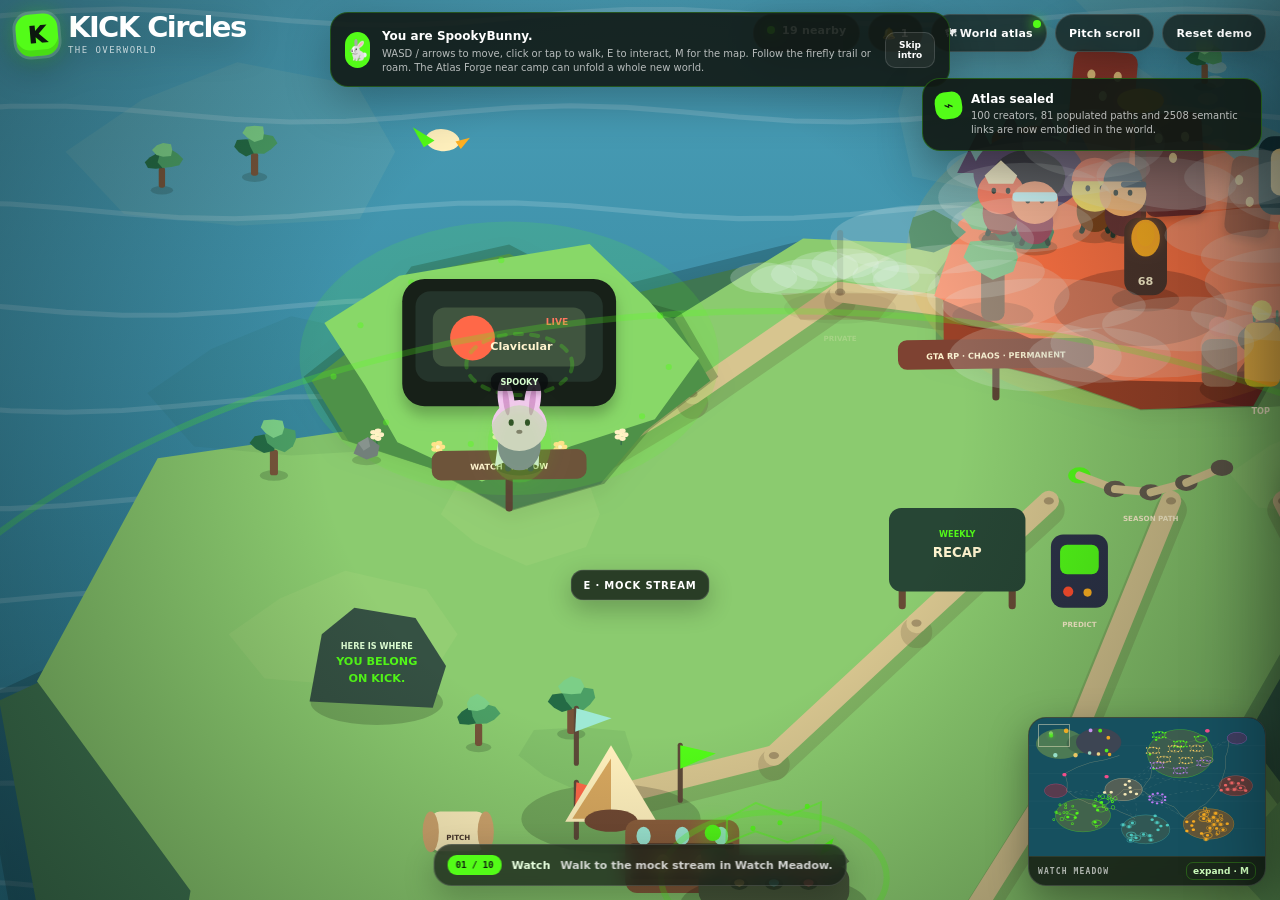
==== kick-circles-demo/overworld/index.html @ 82efb7e3 "overworld" ====
<!doctype html>
<html lang="en">
<head>
<meta charset="utf-8" />
<meta name="viewport" content="width=device-width,initial-scale=1,viewport-fit=cover" />
<title>KICK Circles — The Overworld</title>
<style>
:root {
  color-scheme: dark;
  --kick:#53FC18; --near:#0B0E0F; --ink:#142019; --cream:#FFF4CF;
  --fire:#FF4D2E; --amber:#FFB020; --coral:#FF6B6B; --teal:#4ECDC4;
  --violet:#C77DFF; --gold:#FFD166; --pink:#FF4D8D;
  --panel:rgba(17,25,20,.72); --line:rgba(255,255,255,.14); --muted:rgba(255,255,255,.67);
}
*{box-sizing:border-box}
html,body{width:100%;height:100%;margin:0;overflow:hidden;background:#17211b}
body{font-family:Inter,Archivo,ui-rounded,"Arial Rounded MT Bold",system-ui,-apple-system,BlinkMacSystemFont,"Segoe UI",sans-serif;color:#fff}
button{font:inherit}
canvas#world{position:fixed;inset:0;width:100%;height:100%;display:block;touch-action:none}
.hud{position:fixed;inset:0;pointer-events:none}
.vignette{position:absolute;inset:0;pointer-events:none;background:radial-gradient(circle at 50% 46%,transparent 40%,rgba(6,12,9,.42) 100%)}
.sr-only{position:absolute;width:1px;height:1px;padding:0;margin:-1px;overflow:hidden;clip:rect(0 0 0 0);white-space:nowrap;border:0}

.top-left{position:absolute;left:max(16px,env(safe-area-inset-left));top:max(14px,env(safe-area-inset-top));display:flex;align-items:center;gap:10px;filter:drop-shadow(0 7px 18px rgba(0,0,0,.34))}
.brand-mark{width:42px;height:42px;border-radius:14px;background:var(--kick);color:#0d190f;display:grid;place-items:center;font-size:23px;font-weight:1000;transform:rotate(-5deg);box-shadow:inset 0 -6px 0 rgba(0,0,0,.13),0 0 0 3px rgba(255,255,255,.15),0 0 22px rgba(83,252,24,.35)}
.brand-copy{line-height:.88}
.brand-copy b{display:block;font-size:clamp(18px,2.3vw,29px);letter-spacing:-.055em}
.brand-copy span{font-family:"JetBrains Mono",ui-monospace,monospace;font-size:9px;letter-spacing:.16em;text-transform:uppercase;opacity:.72}

.top-actions{position:absolute;right:max(14px,env(safe-area-inset-right));top:max(14px,env(safe-area-inset-top));display:flex;gap:8px;pointer-events:auto;flex-wrap:wrap;justify-content:flex-end;max-width:62vw}
.hud-btn,.status-pill{border:1px solid var(--line);background:var(--panel);color:#fff;border-radius:999px;min-height:38px;padding:9px 13px;box-shadow:0 10px 28px rgba(0,0,0,.24);backdrop-filter:blur(10px);-webkit-backdrop-filter:blur(10px);font-size:11px;font-weight:900;letter-spacing:.02em}
.hud-btn{cursor:pointer;transition:transform .18s ease,border-color .18s ease;position:relative}
.hud-btn:hover{transform:translateY(-2px);border-color:rgba(83,252,24,.6)}
.hud-btn:focus-visible,.action:focus-visible,.chip:focus-visible,.mini-link:focus-visible{outline:2px solid var(--kick);outline-offset:2px}
.status-pill i{display:inline-block;width:8px;height:8px;margin-right:7px;border-radius:50%;background:var(--kick);box-shadow:0 0 14px var(--kick)}
.hud-btn .dot{position:absolute;right:5px;top:5px;width:8px;height:8px;border-radius:50%;background:#7a8a80;box-shadow:0 0 8px rgba(0,0,0,.4);transition:background .3s ease,box-shadow .3s ease}
.hud-btn .dot[data-state="ready"]{background:var(--kick);box-shadow:0 0 12px var(--kick)}
.hud-btn .dot[data-state="warn"]{background:var(--amber);box-shadow:0 0 12px var(--amber)}
.hud-btn .dot[data-state="busy"]{background:var(--gold);box-shadow:0 0 12px var(--gold);animation:dotPulse 1s ease-in-out infinite}
.hud-btn .dot[data-state="failed"]{background:var(--fire);box-shadow:0 0 12px var(--fire)}
@keyframes dotPulse{50%{transform:scale(1.35)}}

.objective{position:absolute;left:50%;bottom:max(14px,env(safe-area-inset-bottom));transform:translateX(-50%);display:flex;align-items:center;gap:10px;max-width:min(620px,calc(100vw - 300px));padding:10px 13px;border-radius:18px;background:var(--panel);border:1px solid var(--line);box-shadow:0 12px 32px rgba(0,0,0,.23);backdrop-filter:blur(10px);-webkit-backdrop-filter:blur(10px);font-size:11px;font-weight:800;pointer-events:none}
.objective .step{flex:0 0 auto;padding:5px 8px;border-radius:9px;background:var(--kick);color:#102010;font-family:"JetBrains Mono",ui-monospace,monospace;font-size:9px}
.objective strong{color:#e7ffde}
.objective span:last-child{opacity:.78;white-space:nowrap;overflow:hidden;text-overflow:ellipsis}

.interact{position:absolute;left:50%;top:65%;transform:translate(-50%,-50%) translateY(8px);opacity:0;transition:.2s ease;padding:9px 12px;border-radius:13px;background:rgba(17,25,20,.8);border:1px solid rgba(255,255,255,.16);font-size:10px;font-weight:900;letter-spacing:.08em;text-transform:uppercase;box-shadow:0 9px 24px rgba(0,0,0,.24)}
.interact.show{opacity:1;transform:translate(-50%,-50%) translateY(0)}

.zone-card{position:absolute;left:50%;top:14%;transform:translate(-50%,-12px) scale(.97);text-align:center;opacity:0;transition:.28s ease;filter:drop-shadow(0 8px 20px rgba(0,0,0,.4));pointer-events:none}
.zone-card.show{opacity:1;transform:translate(-50%,0) scale(1)}
.zone-card small{font-family:"JetBrains Mono",ui-monospace,monospace;text-transform:uppercase;letter-spacing:.2em;font-size:9px;opacity:.72;font-weight:900}
.zone-card h1{margin:3px 0 0;font-size:clamp(28px,5vw,58px);line-height:.9;letter-spacing:-.055em;text-shadow:0 4px 24px rgba(0,0,0,.5)}
.zone-card p{margin:8px 0 0;font-size:11px;font-weight:800;opacity:.82}

.toast{position:absolute;right:18px;top:78px;width:min(340px,calc(100vw - 36px));transform:translateX(25px);opacity:0;transition:.35s cubic-bezier(.2,.8,.2,1);padding:13px 15px 13px 48px;border-radius:18px;background:rgba(17,25,20,.92);border:1px solid rgba(83,252,24,.26);box-shadow:0 18px 45px rgba(0,0,0,.32);pointer-events:none;z-index:7}
.toast.show{opacity:1;transform:translateX(0)}
.toast .bird{position:absolute;left:12px;top:13px;width:27px;height:27px;border-radius:10px;background:var(--kick);color:#102010;display:grid;place-items:center;font-size:16px;transform:rotate(-8deg)}
.toast b{display:block;font-size:12px}
.toast span{display:block;margin-top:3px;font-size:10px;opacity:.7;line-height:1.4}

.restore-offer{position:absolute;left:50%;bottom:76px;transform:translate(-50%,14px);opacity:0;pointer-events:none;transition:.35s cubic-bezier(.2,.8,.2,1);display:flex;align-items:center;gap:10px;padding:11px 13px;border-radius:16px;background:rgba(17,25,20,.93);border:1px solid rgba(83,252,24,.3);box-shadow:0 16px 40px rgba(0,0,0,.35);font-size:11px;font-weight:800;z-index:7}
.restore-offer.show{opacity:1;transform:translate(-50%,0);pointer-events:auto}
.restore-offer button{border:1px solid var(--line);background:rgba(255,255,255,.07);color:#fff;border-radius:10px;padding:7px 10px;cursor:pointer;font-size:10px;font-weight:900}
.restore-offer button.go{background:var(--kick);color:#102010;border:0;box-shadow:inset 0 -3px 0 rgba(0,0,0,.15)}

.panel{position:absolute;right:0;top:0;width:min(430px,100vw);height:100%;transform:translateX(102%);transition:transform .38s cubic-bezier(.2,.8,.2,1);background:linear-gradient(180deg,rgba(15,22,18,.97),rgba(9,14,11,.98));border-left:1px solid var(--line);box-shadow:-26px 0 70px rgba(0,0,0,.35);pointer-events:auto;display:flex;flex-direction:column;z-index:6}
.panel.open{transform:translateX(0)}
.panel-head{flex:0 0 auto;padding:18px 18px 13px;border-bottom:1px solid var(--line);display:flex;align-items:flex-start;justify-content:space-between;gap:12px}
.panel-kicker{font-family:"JetBrains Mono",ui-monospace,monospace;font-size:9px;letter-spacing:.18em;text-transform:uppercase;color:var(--kick);font-weight:900}
.panel h2{margin:5px 0 0;font-size:27px;line-height:.95;letter-spacing:-.05em}
.panel-close{width:34px;height:34px;border-radius:11px;border:1px solid var(--line);background:rgba(255,255,255,.05);color:#fff;cursor:pointer;font-size:18px}
.panel-body{padding:17px 18px 32px;overflow:auto;overscroll-behavior:contain}
.panel-body p{font-size:12px;line-height:1.55;color:rgba(255,255,255,.76);margin:9px 0}
.panel-body h3{margin:22px 0 9px;font-size:13px}
.panel-body h3:first-child{margin-top:0}
.mini-card{padding:13px;border-radius:16px;background:rgba(255,255,255,.055);border:1px solid rgba(255,255,255,.08);margin:9px 0;transform:rotate(var(--tilt,0deg))}
.mini-card b{font-size:12px;display:block}
.mini-card small{display:block;margin-top:4px;color:rgba(255,255,255,.58);line-height:1.45}
.mini-card .mini-link{display:inline-block;margin-top:7px;font-size:10px;font-weight:900;color:#cfffbe;text-decoration:none;border:1px solid rgba(83,252,24,.3);background:rgba(83,252,24,.08);border-radius:999px;padding:5px 9px}
.tagrow{display:flex;flex-wrap:wrap;gap:6px;margin:10px 0}
.tag{padding:5px 8px;border-radius:999px;background:rgba(83,252,24,.11);border:1px solid rgba(83,252,24,.22);font-family:"JetBrains Mono",ui-monospace,monospace;font-size:8px;color:#cfffbe;font-weight:900;text-transform:uppercase;letter-spacing:.05em}
.tag.amber{background:rgba(255,176,32,.12);border-color:rgba(255,176,32,.3);color:#ffe0aa}
.tag.coral{background:rgba(255,107,107,.12);border-color:rgba(255,107,107,.3);color:#ffc4c4}
.tag.teal{background:rgba(78,205,196,.12);border-color:rgba(78,205,196,.3);color:#c4f2ee}
.tag.violet{background:rgba(199,125,255,.12);border-color:rgba(199,125,255,.3);color:#e7ccff}
.tag.cream{background:rgba(255,244,207,.1);border-color:rgba(255,244,207,.25);color:#fff4cf}
.action{width:100%;border:0;border-radius:14px;padding:12px 14px;margin-top:9px;background:var(--kick);color:#102010;font-weight:1000;cursor:pointer;box-shadow:inset 0 -4px 0 rgba(0,0,0,.14),0 0 18px rgba(83,252,24,.18);transition:transform .16s ease}
.action:hover{transform:translateY(-2px)}
.action.secondary{background:rgba(255,255,255,.08);color:#fff;border:1px solid var(--line);box-shadow:none}
.action.fire{background:var(--fire);color:#fff}
.action.amber{background:var(--amber);color:#241704}
.action:disabled{opacity:.42;cursor:not-allowed;transform:none}
.meter{margin:10px 0}
.meter-label{display:flex;justify-content:space-between;font-size:10px;font-weight:900;margin-bottom:5px}
.track{height:9px;border-radius:999px;background:rgba(255,255,255,.08);overflow:hidden}
.fill{height:100%;border-radius:inherit;background:linear-gradient(90deg,var(--kick),#b7ff79);box-shadow:0 0 12px rgba(83,252,24,.25)}
.fill.amber{background:linear-gradient(90deg,var(--amber),#ffd98a)}
.chatline{display:grid;grid-template-columns:29px 1fr;gap:8px;margin:9px 0;align-items:start}
.chat-avatar{width:29px;height:29px;border-radius:10px;background:var(--avatar,#53fc18);display:grid;place-items:center;color:#0b0e0f;font-weight:1000;font-size:9px}
.chatline b{font-size:10px}
.chatline p{margin:2px 0 0 !important;font-size:10px;line-height:1.35}
.leader-row{display:grid;grid-template-columns:24px 30px 1fr auto;align-items:center;gap:8px;padding:8px 0;border-bottom:1px solid rgba(255,255,255,.06);font-size:10px}
.leader-row:last-child{border-bottom:0}
.leader-num{font-family:"JetBrains Mono",ui-monospace,monospace;color:var(--amber);font-weight:900}
.leader-pic{width:28px;height:28px;border-radius:9px;background:var(--avatar,#53fc18)}
.case{height:150px;border-radius:20px;background:radial-gradient(circle at 50% 45%,rgba(83,252,24,.22),transparent 55%),rgba(255,255,255,.05);display:grid;place-items:center;border:1px solid rgba(83,252,24,.2);overflow:hidden;position:relative}
.case::before{content:"";position:absolute;width:180%;height:26px;background:linear-gradient(90deg,transparent,rgba(255,255,255,.25),transparent);transform:rotate(-18deg);animation:caseSweep 2.2s linear infinite}
.case-box{font-size:54px;filter:drop-shadow(0 12px 12px rgba(0,0,0,.32));animation:caseBob 1.7s ease-in-out infinite}
@keyframes caseSweep{from{left:-190%}to{left:120%}}
@keyframes caseBob{50%{transform:translateY(-8px) rotate(2deg)}}

/* ---- atlas / wayfinder shared bits ---- */
.chiprow{display:flex;flex-wrap:wrap;gap:7px;margin:10px 0}
.chip{border:1px solid var(--line);background:rgba(255,255,255,.06);color:#fff;border-radius:999px;padding:8px 12px;font-size:11px;font-weight:900;cursor:pointer;transition:transform .15s ease,border-color .15s ease;transform:rotate(var(--tilt,0deg))}
.chip:hover{transform:translateY(-2px) rotate(var(--tilt,0deg));border-color:rgba(83,252,24,.55)}
.chip.on{background:rgba(83,252,24,.16);border-color:rgba(83,252,24,.6);color:#dfffd2;box-shadow:0 0 14px rgba(83,252,24,.2)}
.chip small{display:block;font-size:8px;font-weight:800;opacity:.6;letter-spacing:.06em;text-transform:uppercase}
.searchbox{display:flex;gap:7px;margin:10px 0}
.searchbox input{flex:1;border:1px solid var(--line);background:rgba(255,255,255,.06);color:#fff;border-radius:12px;padding:10px 12px;font:inherit;font-size:12px}
.searchbox input::placeholder{color:rgba(255,255,255,.4)}
.searchbox input:focus-visible{outline:2px solid var(--kick);outline-offset:1px}
.result-row{display:grid;grid-template-columns:34px 1fr auto;align-items:center;gap:9px;padding:8px 9px;margin:5px 0;border-radius:13px;background:rgba(255,255,255,.045);border:1px solid rgba(255,255,255,.07);cursor:pointer;transition:border-color .15s ease}
.result-row:hover{border-color:rgba(83,252,24,.5)}
.result-glyph{width:32px;height:32px;border-radius:11px;display:grid;place-items:center;font-size:15px;background:var(--gl,#2a3a30);transform:rotate(-4deg)}
.result-row b{font-size:11px;display:block}
.result-row small{font-size:9px;opacity:.6;display:block;margin-top:1px}
.result-go{font-size:9px;font-weight:900;color:#cfffbe;border:1px solid rgba(83,252,24,.3);border-radius:999px;padding:4px 8px;background:rgba(83,252,24,.08)}
.diag-row{display:grid;grid-template-columns:8px 1fr;gap:9px;padding:9px 10px;margin:6px 0;border-radius:12px;background:rgba(255,255,255,.04);border:1px solid rgba(255,255,255,.06);font-size:10px;align-items:start}
.diag-row i{width:8px;height:8px;border-radius:50%;margin-top:3px}
.diag-row.fatal i{background:var(--fire);box-shadow:0 0 10px var(--fire)}
.diag-row.warn i{background:var(--amber);box-shadow:0 0 10px var(--amber)}
.diag-row.info i{background:var(--teal);box-shadow:0 0 8px var(--teal)}
.diag-row b{font-family:"JetBrains Mono",ui-monospace,monospace;font-size:9px;letter-spacing:.05em}
.diag-row p{margin:3px 0 0 !important;font-size:10px !important;line-height:1.4 !important}
.diag-tools{display:flex;gap:6px;margin-top:6px;flex-wrap:wrap}
.diag-tools button{border:1px solid var(--line);background:rgba(255,255,255,.06);color:#fff;border-radius:8px;padding:4px 8px;font-size:9px;font-weight:900;cursor:pointer}
.statgrid{display:grid;grid-template-columns:1fr 1fr;gap:7px;margin:10px 0}
.statgrid .stat{padding:10px 11px;border-radius:13px;background:rgba(255,255,255,.05);border:1px solid rgba(255,255,255,.07)}
.statgrid .stat b{font-size:17px;letter-spacing:-.03em;display:block}
.statgrid .stat small{font-size:8px;text-transform:uppercase;letter-spacing:.12em;opacity:.58;font-weight:900}
.phase-strip{display:flex;flex-direction:column;gap:5px;margin:10px 0}
.phase-strip .ph{display:flex;align-items:center;gap:8px;font-size:10px;font-weight:800;opacity:.4;transition:opacity .3s ease}
.phase-strip .ph.done{opacity:.8}
.phase-strip .ph.now{opacity:1;color:#dfffd2}
.phase-strip .ph i{width:7px;height:7px;border-radius:50%;background:rgba(255,255,255,.25);flex:0 0 auto}
.phase-strip .ph.done i{background:var(--kick)}
.phase-strip .ph.now i{background:var(--kick);box-shadow:0 0 10px var(--kick);animation:dotPulse 1s infinite}

/* ---- minimap ---- */
.minimap-wrap{position:absolute;right:max(14px,env(safe-area-inset-right));bottom:max(14px,env(safe-area-inset-bottom));pointer-events:auto;border-radius:18px;overflow:hidden;border:1px solid var(--line);background:rgba(13,20,16,.82);box-shadow:0 14px 38px rgba(0,0,0,.35);backdrop-filter:blur(9px);-webkit-backdrop-filter:blur(9px);transition:opacity .3s ease}
.minimap-wrap canvas{display:block;cursor:pointer}
.minimap-bar{display:flex;align-items:center;justify-content:space-between;padding:5px 9px;border-top:1px solid rgba(255,255,255,.08)}
.minimap-bar span{font-family:"JetBrains Mono",ui-monospace,monospace;font-size:8px;letter-spacing:.14em;text-transform:uppercase;opacity:.65;font-weight:900}
.minimap-bar button{border:0;background:none;color:#cfffbe;font-size:9px;font-weight:900;cursor:pointer;padding:3px 6px;border-radius:7px;border:1px solid rgba(83,252,24,.25)}

/* ---- big map overlay ---- */
.map-overlay{position:absolute;inset:0;z-index:8;background:rgba(7,12,9,.86);backdrop-filter:blur(7px);-webkit-backdrop-filter:blur(7px);opacity:0;visibility:hidden;transition:.28s ease;pointer-events:auto;display:flex;flex-direction:column}
.map-overlay.open{opacity:1;visibility:visible}
.map-top{display:flex;align-items:center;justify-content:space-between;gap:12px;padding:14px 18px 8px;flex-wrap:wrap}
.map-title{display:flex;align-items:center;gap:10px}
.map-title .stone{width:40px;height:40px;border-radius:14px;background:#294333;display:grid;place-items:center;color:var(--kick);font-size:20px;transform:rotate(-5deg);box-shadow:inset 0 -5px 0 rgba(0,0,0,.2)}
.map-title h1{margin:0;font-size:clamp(19px,3vw,30px);letter-spacing:-.05em}
.map-title small{display:block;font-family:"JetBrains Mono",ui-monospace,monospace;font-size:8px;letter-spacing:.16em;text-transform:uppercase;opacity:.6;font-weight:900}
.map-actions{display:flex;gap:7px;flex-wrap:wrap}
.map-stage{flex:1;position:relative;margin:6px 16px 14px;border-radius:22px;overflow:hidden;border:1px solid var(--line);background:#0d1712}
.map-stage canvas{position:absolute;inset:0;width:100%;height:100%;cursor:grab}
.map-stage canvas.dragging{cursor:grabbing}
.map-legend{position:absolute;left:12px;bottom:12px;display:flex;flex-direction:column;gap:4px;padding:10px 12px;border-radius:14px;background:rgba(13,20,16,.85);border:1px solid rgba(255,255,255,.1);font-size:9px;font-weight:800;max-height:46%;overflow:auto}
.map-legend .lg{display:flex;align-items:center;gap:7px}
.map-legend .lg i{width:9px;height:9px;border-radius:4px;flex:0 0 auto}
.map-tip{position:absolute;transform:translate(-50%,calc(-100% - 14px));background:rgba(13,20,16,.95);border:1px solid rgba(83,252,24,.35);border-radius:13px;padding:9px 11px;font-size:10px;box-shadow:0 12px 30px rgba(0,0,0,.4);opacity:0;pointer-events:none;transition:opacity .18s ease;max-width:220px}
.map-tip.show{opacity:1;pointer-events:auto}
.map-tip b{display:block;font-size:11px}
.map-tip small{display:block;opacity:.65;margin-top:2px;font-size:9px}
.map-tip .tools{display:flex;gap:5px;margin-top:7px}
.map-tip .tools button{border:0;border-radius:8px;padding:5px 9px;font-size:9px;font-weight:900;cursor:pointer}
.map-tip .tools .go{background:var(--kick);color:#102010}
.map-tip .tools .peek{background:rgba(255,255,255,.1);color:#fff;border:1px solid var(--line)}

/* ---- iris wipe ---- */
.iris{position:fixed;inset:0;z-index:11;pointer-events:none;opacity:0}
.iris.on{pointer-events:auto}

/* ---- pitch overlay (kept) ---- */
.pitch{position:absolute;inset:0;background:linear-gradient(180deg,#0a0d0e,#101916 55%,#0b0e0f);z-index:9;pointer-events:auto;opacity:0;visibility:hidden;transition:.28s ease;overflow:auto}
.pitch.open{opacity:1;visibility:visible}
.pitch-inner{width:min(1120px,calc(100% - 34px));margin:auto;padding:26px 0 70px}
.pitch-top{display:flex;justify-content:space-between;align-items:center;gap:18px;position:sticky;top:0;padding:10px 0;z-index:2;background:linear-gradient(#0a0d0e 65%,transparent)}
.pitch-title{display:flex;align-items:center;gap:12px}
.pitch-title .stone{width:49px;height:49px;border-radius:17px;background:#294333;display:grid;place-items:center;color:var(--kick);font-size:25px;font-weight:1000;box-shadow:inset 0 -7px 0 rgba(0,0,0,.18)}
.pitch-title h1{margin:0;font-size:clamp(25px,4vw,49px);letter-spacing:-.06em}
.pitch-grid{display:grid;grid-template-columns:repeat(12,1fr);gap:12px;margin-top:18px}
.pitch-card{grid-column:span 6;padding:20px;border-radius:24px;background:rgba(255,255,255,.055);border:1px solid rgba(255,255,255,.09);box-shadow:0 18px 55px rgba(0,0,0,.2)}
.pitch-card.wide{grid-column:1/-1}
.pitch-card.third{grid-column:span 4}
.pitch-card .num{font-family:"JetBrains Mono",ui-monospace,monospace;color:var(--kick);font-size:10px;font-weight:900}
.pitch-card h2{margin:8px 0 9px;font-size:clamp(20px,2.5vw,31px);letter-spacing:-.045em;line-height:1}
.pitch-card p,.pitch-card li{font-size:12px;line-height:1.55;color:rgba(255,255,255,.72)}
.pitch-card ul{margin:8px 0 0;padding-left:18px}
.flow{display:flex;flex-wrap:wrap;gap:7px;margin-top:12px}
.flow span{padding:7px 9px;border-radius:10px;background:rgba(83,252,24,.09);border:1px solid rgba(83,252,24,.18);font-size:9px;font-family:"JetBrains Mono",ui-monospace,monospace}
.pitch-close{border:1px solid var(--line);background:rgba(255,255,255,.06);color:#fff;border-radius:13px;padding:10px 13px;cursor:pointer;font-weight:900}

.intro{position:absolute;left:50%;top:12px;transform:translateX(-50%);width:min(620px,calc(100vw - 24px));padding:12px 14px;border-radius:18px;background:rgba(17,25,20,.9);border:1px solid rgba(83,252,24,.22);box-shadow:0 15px 45px rgba(0,0,0,.28);pointer-events:auto;z-index:5;transition:.3s ease}
.intro.hidden{opacity:0;transform:translate(-50%,-16px);pointer-events:none}
.intro-row{display:flex;align-items:center;gap:12px}
.intro-icon{width:36px;height:36px;border-radius:13px;background:var(--kick);color:#102010;display:grid;place-items:center;font-size:20px}
.intro b{font-size:12px}
.intro p{margin:3px 0 0;font-size:10px;line-height:1.35;color:rgba(255,255,255,.69)}
.intro button{margin-left:auto;border:1px solid var(--line);background:rgba(255,255,255,.06);color:#fff;border-radius:10px;padding:7px 9px;cursor:pointer;font-size:9px;font-weight:900}
.screen-flash{position:absolute;inset:0;pointer-events:none;opacity:0;background:radial-gradient(circle,transparent 42%,rgba(255,77,46,.38));transition:opacity .45s ease}
.screen-flash.show{opacity:1}

@media(max-width:820px){
  .status-pill{display:none}
  .brand-copy span{display:none}
  .top-actions{top:64px;max-width:calc(100vw - 24px)}
  .hud-btn{padding:8px 10px}
  .objective{bottom:10px;max-width:calc(100vw - 190px);left:12px;transform:none}
  .panel{width:100%}
  .pitch-card,.pitch-card.third{grid-column:1/-1}
  .intro{top:auto;bottom:196px}
  .zone-card{top:10%}
  .minimap-wrap{transform-origin:bottom right;transform:scale(.8)}
}
@media(prefers-reduced-motion:reduce){
  *,*::before,*::after{animation-duration:.001ms!important;animation-iteration-count:1!important;scroll-behavior:auto!important}
  .panel,.toast,.intro,.zone-card,.interact,.map-overlay,.restore-offer{transition:none!important}
}
</style>
</head>
<body>
<canvas id="world" aria-label="KICK Circles interactive overworld"></canvas>
<canvas class="iris" id="irisCanvas" aria-hidden="true"></canvas>
<input id="worldJsonInput" type="file" accept=".json,application/json" hidden aria-label="Load a world atlas JSON file" />
<div class="sr-only" id="ariaStatus" role="status" aria-live="polite"></div>

<div class="hud">
  <div class="vignette"></div>
  <div class="top-left">
    <div class="brand-mark">K</div>
    <div class="brand-copy"><b>KICK Circles</b><span>The Overworld</span></div>
  </div>

  <div class="top-actions">
    <div class="status-pill"><i></i><span id="onlineCount">18 nearby</span></div>
    <button class="hud-btn" id="bellBtn" aria-label="Notifications">🔔 <span id="bellCount">0</span></button>
    <button class="hud-btn" id="dataAtlasBtn" aria-label="World atlas">🗺 <span>World atlas</span><span class="dot" id="atlasDot" data-state="fallback"></span></button>
    <button class="hud-btn" id="pitchBtn">Pitch scroll</button>
    <button class="hud-btn" id="resetBtn">Reset demo</button>
  </div>

  <div class="zone-card" id="zoneCard"><small id="zoneKicker">Now entering</small><h1 id="zoneTitle">The Shallows</h1><p id="zoneSubtitle">Sunny paths for casual discovery.</p></div>
  <div class="interact" id="interactPrompt">E · INTERACT</div>
  <div class="objective"><span class="step" id="stepLabel">01 / 10</span><strong id="objectiveTitle">Watch</strong><span id="objectiveCopy">Walk to the mock stream in Watch Meadow.</span></div>
  <div class="toast" id="toast"><div class="bird">⌁</div><b id="toastTitle">Messenger bird</b><span id="toastCopy">Something changed in the world.</span></div>
  <div class="screen-flash" id="screenFlash"></div>

  <div class="restore-offer" id="restoreOffer" role="dialog" aria-label="Saved atlas available">
    <span id="restoreOfferText">a saved atlas is available.</span>
    <button class="go" id="restoreYesBtn">Restore saved atlas</button>
    <button id="restoreNoBtn">Keep demo world</button>
  </div>

  <div class="minimap-wrap" id="minimapWrap">
    <canvas id="minimap" width="236" height="152" aria-label="World minimap. Click to open the full map."></canvas>
    <div class="minimap-bar"><span id="minimapZone">The Shallows</span><button id="mapExpandBtn" aria-label="Open full world map">expand · M</button></div>
  </div>

  <aside class="panel" id="panel" aria-live="polite">
    <div class="panel-head"><div><div class="panel-kicker" id="panelKicker">World object</div><h2 id="panelTitle">KICK Circles</h2></div><button class="panel-close" id="panelClose" aria-label="Close panel">×</button></div>
    <div class="panel-body" id="panelBody"></div>
  </aside>

  <div class="intro" id="intro">
    <div class="intro-row"><div class="intro-icon">🐇</div><div><b>You are SpookyBunny.</b><p>WASD / arrows to move, click or tap to walk, E to interact, M for the map. Follow the firefly trail or roam. The Atlas Forge near camp can unfold a whole new world.</p></div><button id="introSkip">Skip intro</button></div>
  </div>

  <section class="map-overlay" id="mapOverlay" aria-label="World map">
    <div class="map-top">
      <div class="map-title"><div class="stone">✦</div><div><small id="mapKicker">World map · scroll to zoom · drag to pan</small><h1 id="mapTitleText">The Overworld</h1></div></div>
      <div class="map-actions">
        <button class="hud-btn" id="mapModeBtn">✴ constellation</button>
        <button class="hud-btn" id="wayfinderBtn">🧭 wayfinder</button>
        <button class="hud-btn" id="mapCenterBtn">◎ me</button>
        <button class="hud-btn" id="mapCloseBtn">✕ close · M</button>
      </div>
    </div>
    <div class="map-stage" id="mapStage">
      <canvas id="bigmap"></canvas>
      <div class="map-legend" id="mapLegend"></div>
      <div class="map-tip" id="mapTip"></div>
    </div>
  </section>

  <section class="pitch" id="pitchOverlay" aria-label="KICK Circles pitch">
    <div class="pitch-inner">
      <div class="pitch-top"><div class="pitch-title"><div class="stone">K</div><h1>KICK Circles — one-page pitch</h1></div><button class="pitch-close" id="pitchClose">Back to world</button></div>
      <div class="pitch-grid">
        <article class="pitch-card wide"><div class="num">01 · WHAT IT IS</div><h2>Recommendations that build communities, not queues.</h2><p>KICK Circles turns co-watching signals into private invitations to living communities. The overworld is the funnel: broad biomes lead to Circle villages, which lead to intimate rooms where people chat, contribute, grow status and return together. With a world atlas loaded, the top 100 streamers, 96 taxonomy places and 2,500+ semantic links become literal geography.</p><div class="flow"><span>Overworld</span><span>Region gate</span><span>Creator pavilion</span><span>Circle island</span><span>Room / cave</span><span>Tribe identity</span></div></article>
        <article class="pitch-card"><div class="num">02 · DATA SIGNALS</div><h2>Proof of affinity.</h2><p>Repeat viewing, active watch time, chat hours, clip engagement and creator collaborations form a co-watching graph. No single click enrolls anyone.</p></article>
        <article class="pitch-card"><div class="num">03 · CIRCLE DETECTION</div><h2>Communities with proof of life.</h2><p>Community detection promotes clusters only after minimum size, creator diversity and sustained activity. Short spikes become pop-ups. Identity is expressed through game, style and lifespan.</p></article>
        <article class="pitch-card"><div class="num">04 · QUALIFICATION</div><h2>Behaviour recommends. It never enrols.</h2><p>Invites remain private until accepted, appear only after steady interest across multiple creators, and always include “Why am I seeing this?” plus “Not for me.”</p></article>
        <article class="pitch-card"><div class="num">05 · CIRCLE SCORE</div><h2>Bond is legible and cools honestly.</h2><p>Affinity, Participation, Consistency and Contribution combine into named ranks. Cooling dims the plaza flame and wilts your garden, while varied participation restores it.</p></article>
        <article class="pitch-card wide"><div class="num">06 · USER JOURNEY</div><h2>The return loop lives in geography.</h2><div class="flow"><span>Watch</span><span>Discover</span><span>Opt in</span><span>Pulse</span><span>Contribute</span><span>Pass XP</span><span>Earn</span><span>Recap</span><span>Game</span><span>Return</span></div><p>The Battle Pass, rewards and recap games appear directly on the route rather than behind detached navigation.</p></article>
        <article class="pitch-card third"><div class="num">07 · WHY RETURN</div><h2>Visible social gravity.</h2><ul><li>Pulse notifications</li><li>Cooling gardens</li><li>Season paths</li><li>Weekly recap games</li><li>Tribe cosmetics</li></ul></article>
        <article class="pitch-card third"><div class="num">08 · EXCITING, NOT CREEPY</div><h2>Privacy is a world rule.</h2><ul><li>Private until accepted</li><li>Plain-language rationale</li><li>One-tap leave</li><li>No sensitive inferred traits</li><li>Creator opt-out and appeal</li></ul></article>
        <article class="pitch-card third"><div class="num">09 · RISKS → MITIGATIONS</div><h2>Healthy communities by default.</h2><ul><li>Chat unlock delay</li><li>Slow-mode defaults</li><li>Per-Circle reputation</li><li>Harassment detection</li><li>Activity floor auto-sunset</li><li>Anti-grind caps</li></ul></article>
        <article class="pitch-card wide"><div class="num">10 · SUCCESS METRICS</div><h2>Do people return to their people?</h2><p><b>Primary:</b> weekly return rate for users who follow at least one Circle. <b>Secondary:</b> pulse-notification opens, mission completion and Bond-maintenance sessions.</p></article>
      </div>
    </div>
  </section>
</div>
<script>
(() => {
'use strict';

/* ================================================================
   01 · CONSTANTS & CONFIGURATION
   ================================================================ */
const APP_VERSION = 'overworld-atlas-2.0';
const TAU = Math.PI * 2;
const CONFIG = {
  BUNDLED_ATLAS_URL: 'data/kick_top100_streamers_circles_world_explorer_2026-07-24.json',
  MAX_FILE_BYTES: 25 * 1024 * 1024,
  DEMO_WORLD: { w: 3300, h: 2050 },
  ATLAS_WORLD: { w: 8800, h: 5600 },
  ROOM: { w: 1400, h: 900 },
  MAX_RUNTIME_ERRORS: 100,
  RELAX_PASSES: 70,
  LABEL_MAX: 80
};

// One coherent visual dictionary per classification axis — never a rainbow.
const AXIS_VISUALS = {
  meta:     { accent:'#53FC18', terra:'#39584A', rim:'#24382F', glyph:'✦', route:'grand boulevard', material:'monumental stone and neon', label:'meta' },
  game:     { accent:'#53FC18', terra:'#3E5E48', rim:'#273D30', glyph:'▲', route:'carved road', material:'stone and painted metal', label:'game' },
  content:  { accent:'#53FC18', terra:'#3E5E48', rim:'#273D30', glyph:'▲', route:'carved road', material:'stone and painted metal', label:'game' },
  vibe:     { accent:'#4ECDC4', terra:'#2E5350', rim:'#1E3835', glyph:'☾', route:'lantern trail', material:'fabric light and foliage', label:'vibe' },
  activity: { accent:'#FFB020', terra:'#5C5136', rim:'#3D3624', glyph:'⚒', route:'busy footpath', material:'workshop wood and props', label:'doing' },
  social_style: { accent:'#FF6B6B', terra:'#5A3A38', rim:'#3B2523', glyph:'▞', route:'boardwalk', material:'crooked theatre and signage', label:'reacts' },
  audience_relationship: { accent:'#C77DFF', terra:'#463A58', rim:'#2E263B', glyph:'❖', route:'woven path', material:'standing stones and thread', label:'social' },
  language: { accent:'#FFF0BD', terra:'#4F5A52', rim:'#333D37', glyph:'⚓', route:'ferry line', material:'harbour stone and sails', label:'language' },
  temporal: { accent:'#C77DFF', terra:'#3D3B5C', rim:'#28263D', glyph:'☁', route:'wind stream', material:'sky terraces', label:'rhythm' },
  intensity:{ accent:'#FF4D8D', terra:'#54384A', rim:'#372430', glyph:'⚡', route:'ridge path', material:'meadow-to-cliff stone', label:'intensity' }
};
const axisVisual = axis => AXIS_VISUALS[axis] || AXIS_VISUALS.meta;

// Continental anchors for imported major regions (demo Legend Isles keep 0..3300 × 0..2050, NW).
const REGION_ANCHORS = {
  'region.top_streamers':    { x:5750, y:1450, r:1330, squash:.74 },
  'region.game_realms':      { x:1800, y:3950, r:1120 },
  'region.vibe_archipelago': { x:4350, y:4520, r:980 },
  'region.doing_districts':  { x:6900, y:4300, r:1030 },
  'region.reacts_troll':     { x:8000, y:2750, r:680 },
  'region.language_harbours':{ x:3450, y:2900, r:760 },
  'region.time_weather':     { x:8050, y:820,  r:400 },
  'region.intensity_biomes': { x:700,  y:2950, r:460 }
};
const WEAVE_ANCHOR = { x:4820, y:3260, r:330 };           // audience-relationship standing stones
const SYNTH_ANCHORS = {
  'biome.peaks':     { x:6850, y:520,  r:210 },
  'biome.ridgeline': { x:2760, y:2380, r:190 },
  'biome.shallows':  { x:1050, y:2260, r:190 },
  'district.top.big_skyline':       null,                  // resolved by geometry
  'district.top.medium_guildway':   null,
  'district.top.niche_lantern_wilds': null
};
const MAGNITUDE_STYLE = {
  'BIG':          { r:66, tone:'#53FC18', silhouette:'tower',  label:'BIG' },
  'MEDIUM':       { r:52, tone:'#FFD166', silhouette:'guild',  label:'MEDIUM' },
  'SMALL/NICHE':  { r:44, tone:'#C77DFF', silhouette:'lantern',label:'SMALL/NICHE' },
  'UNKNOWN':      { r:46, tone:'#9aa8a0', silhouette:'guild',  label:'UNKNOWN' }
};
// Settlement tiers — organic groupings big and small, keyed by real population.
// pop = creators homed here + child places + circle weight. Sizes are plate radii.
const SETTLEMENT_TIERS = {
  megacity: { minPop: 18, r: 640, plate: true,  word: 'MEGACITY', glyph: '✦', mapDot: 5.2, labelZoom: 0 },
  city:     { minPop: 9,  r: 480, plate: true,  word: 'CITY',     glyph: '◆', mapDot: 4.2, labelZoom: 1.2 },
  enclave:  { minPop: 4,  r: 340, plate: true,  word: 'ENCLAVE',  glyph: '▲', mapDot: 3.2, labelZoom: 2.2 },
  tribe:    { minPop: 0,  r: 215, plate: false, word: 'TRIBE',    glyph: '⌂', mapDot: 2.3, labelZoom: 3.2 }
};
// LoD reach in world units — beyond these camera distances small things stop rendering.
const LOD_REACH = { doors: 1250, popups: 1750, portals: 1050, signsL3: 950, decor: 1600 };
const CONFIDENCE_STYLE = {
  high:   { tone:'#53FC18', dash:null,      word:'high confidence' },
  medium: { tone:'#FFB020', dash:[10,7],    word:'medium confidence' },
  low:    { tone:'#FF6B6B', dash:[4,8],     word:'provisional path' },
  unrated:{ tone:'#9aa8a0', dash:[3,9],     word:'unrated' }
};

/* ================================================================
   02 · SMALL UTILITIES  (math · seeds · sanitisers)
   ================================================================ */
const rand = (a = 1, b = 0) => b + Math.random() * (a - b);
const randi = (a, b = 0) => Math.floor(rand(a, b));
const clamp = (v, a, b) => Math.max(a, Math.min(b, v));
const lerp = (a, b, t) => a + (b - a) * t;
const smooth = t => t * t * (3 - 2 * t);
const pick = a => a[(Math.random() * a.length) | 0];
const dist = (a, b) => Math.hypot(a.x - b.x, a.y - b.y);

function hashString(str) {
  let h = 2166136261 >>> 0;
  const s = String(str);
  for (let i = 0; i < s.length; i++) { h ^= s.charCodeAt(i); h = Math.imul(h, 16777619); }
  return h >>> 0;
}
function mulberry32(seed) {
  let a = seed >>> 0;
  return function () {
    a |= 0; a = (a + 0x6D2B79F5) | 0;
    let t = Math.imul(a ^ (a >>> 15), 1 | a);
    t = (t + Math.imul(t ^ (t >>> 7), 61 | t)) ^ t;
    return ((t ^ (t >>> 14)) >>> 0) / 4294967296;
  };
}
const seededFor = key => mulberry32(hashString(key));

function safeLabel(value, fallback = 'Unknown', max = CONFIG.LABEL_MAX) {
  const text = typeof value === 'string' ? value.trim() : '';
  return text ? text.slice(0, max) : fallback;
}
function safeNum(value, fallback = 0, { min = -Infinity, max = Infinity } = {}) {
  const n = typeof value === 'string' ? Number(value) : value;
  if (typeof n !== 'number' || !Number.isFinite(n)) return fallback;
  return clamp(n, min, max);
}
function safeArray(value) { return Array.isArray(value) ? value : []; }
function safeId(value, fallback = null) {
  const text = typeof value === 'string' ? value.trim() : '';
  if (!text) return fallback;
  return text.slice(0, 160);
}
function safeUrl(value) {
  if (typeof value !== 'string') return null;
  try {
    const u = new URL(value.trim());
    return u.protocol === 'https:' ? u.href : null;
  } catch { return null; }
}
function slugify(s) {
  return String(s || '').toLowerCase().trim().replace(/[^a-z0-9]+/g, '-').replace(/^-+|-+$/g, '') || 'x';
}
function fmtCompact(n) {
  if (!Number.isFinite(n)) return '—';
  if (n >= 1e6) return (n / 1e6).toFixed(n >= 1e7 ? 0 : 1) + 'M';
  if (n >= 1e3) return (n / 1e3).toFixed(n >= 1e4 ? 0 : 1) + 'k';
  return String(Math.round(n));
}
function nowStamp() {
  return new Date().toISOString().replace(/:/g, '-').replace(/\..+/, '');
}

/* ================================================================
   03 · DOM REFERENCES
   ================================================================ */
const canvas = document.getElementById('world');
const ctx = canvas.getContext('2d', { alpha: false });
const irisCanvas = document.getElementById('irisCanvas');
const irisCtx = irisCanvas.getContext('2d');
const mmCanvas = document.getElementById('minimap');
const mmCtx = mmCanvas.getContext('2d');
const bigmapCanvas = document.getElementById('bigmap');
const bigCtx = bigmapCanvas.getContext('2d');

const ui = {
  online: document.getElementById('onlineCount'), bell: document.getElementById('bellCount'),
  bellBtn: document.getElementById('bellBtn'), pitchBtn: document.getElementById('pitchBtn'),
  resetBtn: document.getElementById('resetBtn'), atlasBtn: document.getElementById('dataAtlasBtn'),
  atlasDot: document.getElementById('atlasDot'), fileInput: document.getElementById('worldJsonInput'),
  objectiveTitle: document.getElementById('objectiveTitle'), objectiveCopy: document.getElementById('objectiveCopy'),
  step: document.getElementById('stepLabel'), interact: document.getElementById('interactPrompt'),
  card: document.getElementById('zoneCard'), cardKicker: document.getElementById('zoneKicker'),
  cardTitle: document.getElementById('zoneTitle'), cardSub: document.getElementById('zoneSubtitle'),
  toast: document.getElementById('toast'), toastTitle: document.getElementById('toastTitle'),
  toastCopy: document.getElementById('toastCopy'), flash: document.getElementById('screenFlash'),
  panel: document.getElementById('panel'), panelKicker: document.getElementById('panelKicker'),
  panelTitle: document.getElementById('panelTitle'), panelBody: document.getElementById('panelBody'),
  panelClose: document.getElementById('panelClose'), pitch: document.getElementById('pitchOverlay'),
  pitchClose: document.getElementById('pitchClose'), intro: document.getElementById('intro'),
  introSkip: document.getElementById('introSkip'), aria: document.getElementById('ariaStatus'),
  restoreOffer: document.getElementById('restoreOffer'), restoreOfferText: document.getElementById('restoreOfferText'),
  restoreYes: document.getElementById('restoreYesBtn'), restoreNo: document.getElementById('restoreNoBtn'),
  minimapWrap: document.getElementById('minimapWrap'), minimapZone: document.getElementById('minimapZone'),
  mapExpandBtn: document.getElementById('mapExpandBtn'), mapOverlay: document.getElementById('mapOverlay'),
  mapStage: document.getElementById('mapStage'), mapLegend: document.getElementById('mapLegend'),
  mapTip: document.getElementById('mapTip'), mapModeBtn: document.getElementById('mapModeBtn'),
  mapCloseBtn: document.getElementById('mapCloseBtn'), mapCenterBtn: document.getElementById('mapCenterBtn'),
  wayfinderBtn: document.getElementById('wayfinderBtn'), mapTitleText: document.getElementById('mapTitleText')
};

function announce(text) { ui.aria.textContent = text; }

/* ================================================================
   04 · SAFE DOM BUILDERS  (all imported text flows through these)
   ================================================================ */
function el(tag, cls, textValue) {
  const node = document.createElement(tag);
  if (cls) node.className = cls;
  if (textValue !== undefined && textValue !== null) node.textContent = String(textValue);
  return node;
}
function clearPanelBody() { ui.panelBody.replaceChildren(); }
function appendPanelParagraph(text) { const p = el('p', null, text); ui.panelBody.appendChild(p); return p; }
function appendHeading(text) { ui.panelBody.appendChild(el('h3', null, text)); }
function appendMiniCard({ title, copy, meta, tilt }) {
  const card = el('div', 'mini-card');
  if (tilt) card.style.setProperty('--tilt', tilt + 'deg');
  if (title !== undefined) card.appendChild(el('b', null, title));
  if (copy !== undefined) card.appendChild(el('small', null, copy));
  if (meta !== undefined) card.appendChild(el('small', null, meta));
  ui.panelBody.appendChild(card);
  return card;
}
function appendTagRow(tags) {
  const row = el('div', 'tagrow');
  for (const t of tags) {
    if (!t) continue;
    const tag = el('span', 'tag' + (t.tone ? ' ' + t.tone : ''), typeof t === 'string' ? t : t.text);
    row.appendChild(tag);
  }
  ui.panelBody.appendChild(row);
  return row;
}
function appendAction({ label, action, variant, disabled, data }) {
  const b = el('button', 'action' + (variant ? ' ' + variant : ''), label);
  b.dataset.action = action;
  if (data) for (const [k, v] of Object.entries(data)) b.dataset[k] = String(v);
  if (disabled) b.disabled = true;
  ui.panelBody.appendChild(b);
  return b;
}
function appendMeter(label, value, tone) {
  const wrap = el('div', 'meter');
  const lab = el('div', 'meter-label');
  lab.appendChild(el('span', null, label));
  lab.appendChild(el('span', null, String(value)));
  const track = el('div', 'track');
  const fill = el('div', 'fill' + (tone ? ' ' + tone : ''));
  fill.style.width = clamp(Number(value) || 0, 0, 100) + '%';
  track.appendChild(fill);
  wrap.appendChild(lab); wrap.appendChild(track);
  ui.panelBody.appendChild(wrap);
  return wrap;
}
function appendStatGrid(pairs) {
  const g = el('div', 'statgrid');
  for (const [label, value] of pairs) {
    const s = el('div', 'stat');
    s.appendChild(el('b', null, String(value)));
    s.appendChild(el('small', null, label));
    g.appendChild(s);
  }
  ui.panelBody.appendChild(g);
  return g;
}
function appendResultRow({ glyph, glyphColor, title, sub, go, onPick }) {
  const row = el('div', 'result-row');
  row.tabIndex = 0;
  const g = el('div', 'result-glyph', glyph || '◆');
  if (glyphColor) g.style.setProperty('--gl', glyphColor);
  const mid = el('div');
  mid.appendChild(el('b', null, title));
  if (sub) mid.appendChild(el('small', null, sub));
  row.appendChild(g); row.appendChild(mid);
  row.appendChild(el('span', 'result-go', go || 'walk'));
  if (onPick) {
    row.addEventListener('click', onPick);
    row.addEventListener('keydown', e => { if (e.key === 'Enter' || e.key === ' ') { e.preventDefault(); onPick(); } });
  }
  ui.panelBody.appendChild(row);
  return row;
}
function appendChipRow(options, onPick) {
  const row = el('div', 'chiprow');
  options.forEach((opt, i) => {
    const chip = el('button', 'chip' + (opt.on ? ' on' : ''));
    chip.style.setProperty('--tilt', ((i % 5) - 2) * 1.3 + 'deg');
    chip.appendChild(document.createTextNode(opt.label));
    if (opt.sub) chip.appendChild(el('small', null, opt.sub));
    chip.addEventListener('click', () => onPick(opt));
    row.appendChild(chip);
  });
  ui.panelBody.appendChild(row);
  return row;
}
function appendDiagnosticRow(issue, tools) {
  const sev = issue.severity === 'fatal' ? 'fatal' : issue.severity === 'warning' ? 'warn' : 'info';
  const row = el('div', 'diag-row ' + sev);
  row.appendChild(el('i'));
  const body = el('div');
  body.appendChild(el('b', null, (issue.severity || 'info').toUpperCase() + ' · ' + (issue.code || 'NOTE')));
  body.appendChild(el('p', null, issue.message || ''));
  if (issue.suggestion) body.appendChild(el('p', null, '→ ' + issue.suggestion));
  if (tools && tools.length) {
    const tr = el('div', 'diag-tools');
    for (const t of tools) {
      const b = el('button', null, t.label);
      b.addEventListener('click', t.onClick);
      tr.appendChild(b);
    }
    body.appendChild(tr);
  }
  row.appendChild(body);
  ui.panelBody.appendChild(row);
  return row;
}
function appendExternalLink(parent, url, label) {
  const safe = safeUrl(url);
  if (!safe) return null;
  const a = el('a', 'mini-link', label || 'Open on KICK ↗');
  a.href = safe; a.target = '_blank'; a.rel = 'noopener noreferrer';
  parent.appendChild(a);
  return a;
}

/* ================================================================
   05 · DIAGNOSTICS  (issues · runtime errors · ring buffer)
   ================================================================ */
const AtlasDiagnostics = {
  issues: [],            // {code,severity,message,entityType,entityId,field,suggestion}
  runtimeErrors: [],     // bounded ring buffer
  ignoredCodes: new Set(),
  perf: { fps: 60, frameMs: 16, visiblePlaces: 0, visibleNpcs: 0, drawCalls: {} },
  lastToastedError: '',
  add(issue) {
    this.issues.push(issue);
    if (this.issues.length > 4000) this.issues.splice(0, this.issues.length - 4000);
  },
  clearImportIssues() { this.issues = this.issues.filter(i => i.phase === 'runtime'); },
  bySeverity(sev) { return this.issues.filter(i => i.severity === sev && !this.ignoredCodes.has(i.code + '|' + (i.entityId || ''))); },
  recordRuntimeError(message, source) {
    const entry = { at: new Date().toISOString(), message: String(message).slice(0, 400), source: String(source || '').slice(0, 160) };
    this.runtimeErrors.push(entry);
    if (this.runtimeErrors.length > CONFIG.MAX_RUNTIME_ERRORS) this.runtimeErrors.shift();
    return entry;
  }
};

window.addEventListener('error', e => {
  const msg = (e && e.message) ? e.message : 'Unknown script error';
  AtlasDiagnostics.recordRuntimeError(msg, e && e.filename ? e.filename + ':' + e.lineno : 'window');
  if (AtlasDiagnostics.lastToastedError !== msg) {
    AtlasDiagnostics.lastToastedError = msg;
    try { forgeRuntimeWarning(); } catch {}
  }
});
window.addEventListener('unhandledrejection', e => {
  const msg = e && e.reason ? (e.reason.message || String(e.reason)) : 'Unhandled rejection';
  AtlasDiagnostics.recordRuntimeError(msg, 'promise');
});

/* ================================================================
   06 · PERSISTENCE  (IndexedDB last-good atlas · small prefs)
   ================================================================ */
const AtlasStorage = {
  DB: 'kick-circles-atlas', STORE: 'atlases', available: true,
  _withTimeout(promise, ms, what) {
    return Promise.race([promise, new Promise((_, rej) => setTimeout(() => rej(new Error(what + ' timed out')), ms))]);
  },
  open() {
    return this._withTimeout(new Promise((resolve, reject) => {
      if (!('indexedDB' in window)) { this.available = false; return reject(new Error('IndexedDB unavailable')); }
      const req = indexedDB.open(this.DB, 1);
      req.onupgradeneeded = () => { req.result.createObjectStore(this.STORE, { keyPath: 'key' }); };
      req.onsuccess = () => resolve(req.result);
      req.onerror = () => { this.available = false; reject(req.error || new Error('IndexedDB open failed')); };
      req.onblocked = () => reject(new Error('IndexedDB blocked'));
    }), 4000, 'IndexedDB open');
  },
  async saveLastGood(record) {
    const db = await this.open();
    return this._withTimeout(new Promise((resolve, reject) => {
      const tx = db.transaction(this.STORE, 'readwrite');
      tx.objectStore(this.STORE).put({ key: 'last-good', ...record });
      tx.oncomplete = () => { db.close(); resolve(true); };
      tx.onerror = () => { db.close(); reject(tx.error || new Error('IndexedDB write failed')); };
    }), 6000, 'IndexedDB write');
  },
  async loadLastGood() {
    const db = await this.open();
    return this._withTimeout(new Promise((resolve, reject) => {
      const tx = db.transaction(this.STORE, 'readonly');
      const req = tx.objectStore(this.STORE).get('last-good');
      req.onsuccess = () => { db.close(); resolve(req.result || null); };
      req.onerror = () => { db.close(); reject(req.error || new Error('IndexedDB read failed')); };
    }), 6000, 'IndexedDB read');
  },
  getPref(key, fallback) {
    try { const v = localStorage.getItem('kickCircles.' + key); return v === null ? fallback : JSON.parse(v); }
    catch { return fallback; }
  },
  setPref(key, value) {
    try { localStorage.setItem('kickCircles.' + key, JSON.stringify(value)); } catch {}
  }
};

/* ================================================================
   07 · SCHEMA  (errors · migration registry · parsing · validation)
   ================================================================ */
class AtlasError extends Error {
  constructor(code, message, detail) { super(message); this.name = 'AtlasError'; this.code = code; this.detail = detail; }
}

const ATLAS_MIGRATIONS = {
  '2.0.0': payload => payload
};
function migrateCompatibleV2Payload(payload) {
  // Forward-compatible pass for unknown 2.x minors: keep known fields, note the mode.
  payload.__compatibilityMode = true;
  return payload;
}
function migrateAtlasPayload(payload) {
  const version = String(payload.schema_version || '');
  const migration = ATLAS_MIGRATIONS[version];
  if (migration) return migration(structuredClone(payload));
  if (version.startsWith('2.')) return migrateCompatibleV2Payload(structuredClone(payload));
  throw new AtlasError('UNSUPPORTED_SCHEMA', `Atlas schema ${version || 'unknown'} is not supported. Expected a compatible 2.x KICK Circles schema.`);
}

async function readAtlasFile(file, txn) {
  txn.phase('reading');
  if (!file) throw new AtlasError('NO_FILE', 'No file was chosen.');
  if (file.size === 0) throw new AtlasError('EMPTY_FILE', 'The chosen file is empty.');
  if (file.size > CONFIG.MAX_FILE_BYTES) throw new AtlasError('FILE_TOO_LARGE', `Atlas files are limited to 25 MB. This one is ${(file.size / 1048576).toFixed(1)} MB.`);
  let raw = await file.text();
  if (raw.charCodeAt(0) === 0xFEFF) raw = raw.slice(1);          // strip UTF-8 BOM
  raw = raw.replace(/\r\n?/g, '\n');                              // normalise line endings
  return raw;
}

function parseAtlasJson(rawText, txn) {
  txn.phase('parsing');
  let parsed;
  try { parsed = JSON.parse(rawText); }
  catch (e) { throw new AtlasError('INVALID_JSON', 'This file is not valid JSON. ' + String(e.message).slice(0, 120)); }
  if (parsed === null || typeof parsed !== 'object') throw new AtlasError('INVALID_ROOT', 'The atlas root must be a JSON object.');
  if (Array.isArray(parsed)) throw new AtlasError('ARRAY_ROOT', 'The atlas root is an array; expected a JSON object with schema_version and kick_circles_world.');
  return parsed;
}

const KNOWN_MAGNITUDES = new Set(['BIG', 'MEDIUM', 'SMALL/NICHE']);
const KNOWN_CONFIDENCE = new Set(['high', 'medium', 'low', 'unrated']);
const SYNTH_NODE_IDS = new Set(['biome.peaks', 'biome.ridgeline', 'biome.shallows',
  'district.top.big_skyline', 'district.top.medium_guildway', 'district.top.niche_lantern_wilds']);

function validateAtlasPayload(payload, txn) {
  txn.phase('validating');
  const t0 = performance.now();
  const v = { valid: true, fatal: [], warnings: [], info: [], counts: {}, timings: {}, compatibility: {} };
  const push = (sev, code, message, extra = {}) => {
    const issue = { severity: sev, code, message, phase: 'import', ...extra };
    if (sev === 'fatal') v.fatal.push(issue);
    else if (sev === 'warning') v.warnings.push(issue);
    else v.info.push(issue);
    AtlasDiagnostics.add(issue);
    return issue;
  };

  push('info', 'DUPLICATE_KEY_NOTE', 'Duplicate JSON keys cannot be detected after native parsing; the last occurrence wins.', { suggestion: 'Validate the source file upstream if duplicate keys are a concern.' });
  if (payload.__compatibilityMode) {
    v.compatibility.mode = 'compatible-2x';
    push('info', 'COMPATIBILITY_MODE', `Schema ${safeLabel(payload.schema_version, 'unknown', 20)} loaded through the 2.x compatibility path.`);
  }

  const world = payload.kick_circles_world;
  const streamers = safeArray(payload.top100_streamers);
  if (!payload.schema_version) push('fatal', 'MISSING_SCHEMA_VERSION', 'The atlas has no schema_version.');
  if (!world || typeof world !== 'object' || Array.isArray(world)) {
    push('fatal', 'MISSING_WORLD', 'kick_circles_world is missing — this file is not a KICK Circles atlas.');
    v.valid = false; v.timings.validateMs = performance.now() - t0; return v;
  }
  const taxonomy = safeArray(world.taxonomy_nodes);
  const profiles = safeArray(world.streamer_world_profiles);
  if (!streamers.length) push('fatal', 'MISSING_STREAMERS', 'top100_streamers is missing or empty.');
  if (!profiles.length) push('fatal', 'MISSING_PROFILES', 'kick_circles_world.streamer_world_profiles is missing or empty.');
  if (!taxonomy.length) push('fatal', 'MISSING_TAXONOMY', 'No usable taxonomy nodes were found.');

  // --- taxonomy integrity ---
  const nodeIds = new Set();
  let dupNodes = 0;
  for (const n of taxonomy) {
    const id = safeId(n && n.id);
    if (!id) { push('warning', 'NODE_WITHOUT_ID', 'A taxonomy node has no id and was skipped.', { entityType: 'taxonomy_node' }); continue; }
    if (nodeIds.has(id)) { dupNodes++; push('fatal', 'DUPLICATE_NODE_ID', `Taxonomy id "${id}" appears more than once.`, { entityType: 'taxonomy_node', entityId: id }); }
    nodeIds.add(id);
  }
  for (const n of taxonomy) {
    const id = safeId(n && n.id); if (!id) continue;
    const p = n.parent_id;
    if (p !== null && p !== undefined && !nodeIds.has(p)) {
      push('warning', 'MISSING_PARENT', `Node "${id}" points at missing parent "${safeLabel(p, '?', 60)}"; it will be treated as a root node.`, { entityType: 'taxonomy_node', entityId: id, field: 'parent_id', suggestion: 'The node is kept and re-rooted.' });
    }
  }
  const nodeOrSynth = id => nodeIds.has(id) || SYNTH_NODE_IDS.has(id);

  // --- streamer integrity ---
  const channelSeen = new Map(); const rankSeen = new Map();
  let missingRanks = 0;
  for (const s of streamers) {
    const ch = safeLabel(s && s.channel, '', 80);
    if (!ch) { push('warning', 'STREAMER_WITHOUT_CHANNEL', 'A streamer entry has no channel name and was skipped.', { entityType: 'streamer' }); continue; }
    const key = ch.toLowerCase();
    if (channelSeen.has(key)) push('warning', 'DUPLICATE_CHANNEL', `Channel "${ch}" appears more than once; the first entry wins.`, { entityType: 'streamer', entityId: ch });
    else channelSeen.set(key, s);
    const rank = s.global_rank_30d_hours_watched;
    if (rank === null || rank === undefined) { missingRanks++; push('warning', 'MISSING_RANK', `"${ch}" has no global rank; one will be reconstructed from list order.`, { entityType: 'streamer', entityId: ch, field: 'global_rank_30d_hours_watched' }); }
    else if (rankSeen.has(rank)) push('warning', 'DUPLICATE_RANK', `Rank ${rank} is used by both "${rankSeen.get(rank)}" and "${ch}".`, { entityType: 'streamer', entityId: ch });
    else rankSeen.set(rank, ch);
    const m = (s.metrics_30d && typeof s.metrics_30d === 'object') ? s.metrics_30d : {};
    for (const f of ['average_concurrent_viewers', 'hours_streamed', 'hours_watched', 'all_time_peak_viewers']) {
      const val = m[f];
      if (val !== undefined && val !== null && (!Number.isFinite(Number(val)) || Number(val) < 0)) {
        push('warning', 'INVALID_METRIC', `"${ch}" metric ${f} is not a finite non-negative number; clamped to 0 for display.`, { entityType: 'streamer', entityId: ch, field: f, suggestion: 'Value clamped; original preserved in the raw payload.' });
      }
    }
    const mag = s.watch_magnitude;
    if (mag && !KNOWN_MAGNITUDES.has(mag)) push('warning', 'UNKNOWN_MAGNITUDE', `"${ch}" has unknown watch magnitude "${safeLabel(mag, '?', 30)}"; normalised to UNKNOWN band.`, { entityType: 'streamer', entityId: ch });
    if (!safeUrl(s.source_url) && s.source_url !== undefined) push('info', 'MISSING_SOURCE_URL', `"${ch}" has no valid https source URL.`, { entityType: 'streamer', entityId: ch });
  }
  if (missingRanks > 0) push('info', 'RANKS_RECONSTRUCTED', `${missingRanks} rank value(s) were reconstructed from list order.`);

  // --- profile placement integrity ---
  let unresolvedHomes = 0, lowConfidence = 0, profileCount = 0;
  for (const p of profiles) {
    const ch = safeLabel(p && p.channel, '', 80); if (!ch) continue;
    profileCount++;
    if (!channelSeen.has(ch.toLowerCase())) push('warning', 'PROFILE_WITHOUT_METRICS', `World profile "${ch}" has no matching top100 metrics row.`, { entityType: 'profile', entityId: ch });
    const wp = (p.world_placement && typeof p.world_placement === 'object') ? p.world_placement : {};
    const home = wp.primary_home_node_id;
    if (!home || !nodeOrSynth(home)) {
      unresolvedHomes++;
      push('warning', 'MISSING_PRIMARY_HOME', `"${ch}" primary home "${safeLabel(home, 'none', 60)}" does not resolve; the pavilion will anchor to its district instead.`, { entityType: 'profile', entityId: ch, field: 'primary_home_node_id' });
    }
    for (const pid of safeArray(wp.secondary_portal_node_ids)) {
      if (!nodeOrSynth(pid)) push('warning', 'UNRESOLVED_SECONDARY_PORTAL', `Streamer ${ch} references ${safeLabel(pid, '?', 60)}. The portal was omitted; the rest of the profile was imported.`, { entityType: 'profile', entityId: ch, field: 'secondary_portal_node_ids' });
    }
    if (wp.language_harbour_id && !nodeOrSynth(wp.language_harbour_id)) push('warning', 'UNRESOLVED_HARBOUR', `"${ch}" language harbour "${safeLabel(wp.language_harbour_id, '?', 60)}" does not resolve.`, { entityType: 'profile', entityId: ch });
    if (wp.top_streamers_district_id && !SYNTH_NODE_IDS.has(wp.top_streamers_district_id) && !nodeIds.has(wp.top_streamers_district_id)) {
      push('warning', 'UNRESOLVED_DISTRICT', `"${ch}" district "${safeLabel(wp.top_streamers_district_id, '?', 60)}" does not resolve; magnitude decides the district.`, { entityType: 'profile', entityId: ch });
    }
    const ms = (p.meta_scores && typeof p.meta_scores === 'object') ? p.meta_scores : {};
    const conf = ms.confidence;
    if (conf && !KNOWN_CONFIDENCE.has(conf)) push('warning', 'UNKNOWN_CONFIDENCE', `"${ch}" confidence "${safeLabel(conf, '?', 30)}" is not high/medium/low/unrated; treated as unrated.`, { entityType: 'profile', entityId: ch });
    if (conf === 'low') lowConfidence++;
    const em = (p.editorial_memberships && typeof p.editorial_memberships === 'object') ? p.editorial_memberships : {};
    for (const nid of safeArray(em.all_node_ids)) {
      if (!nodeOrSynth(nid)) push('warning', 'UNRESOLVED_MEMBERSHIP', `"${ch}" editorial membership "${safeLabel(nid, '?', 60)}" does not resolve and was omitted.`, { entityType: 'profile', entityId: ch });
    }
    for (const seed of safeArray(wp.circle_seeds)) {
      if (!safeId(seed && seed.circle_id)) push('info', 'CIRCLE_SEED_ID_ASSIGNED', `A circle seed on "${ch}" had no stable id; a deterministic one was assigned.`, { entityType: 'profile', entityId: ch });
    }
  }
  if (profileCount > 0 && unresolvedHomes / profileCount > 0.2) {
    push('fatal', 'PRIMARY_HOMES_UNRESOLVED', `${unresolvedHomes} of ${profileCount} primary home nodes are unresolved (over the 20% limit).`);
  }
  if (lowConfidence > 0) push('info', 'LOW_CONFIDENCE_COUNT', `${lowConfidence} profile(s) carry low-confidence placements; they render with provisional dotted routes.`);

  // --- traversal graph integrity ---
  const graph = (world.traversal_graph && typeof world.traversal_graph === 'object') ? world.traversal_graph : {};
  const gNodes = safeArray(graph.nodes);
  const gEdges = safeArray(graph.edges);
  const gIds = new Set();
  for (const n of gNodes) { const id = safeId(n && n.id); if (id) gIds.add(id); }
  for (const id of SYNTH_NODE_IDS) gIds.add(id); // districts/biomes get synthetic graph nodes during normalization
  let orphanEdges = 0, dupEdges = 0, negCosts = 0;
  const edgeSeen = new Set();
  const costs = (graph.pathfinding_costs && typeof graph.pathfinding_costs === 'object') ? graph.pathfinding_costs : {};
  for (const c of Object.values(costs)) { if (typeof c === 'number' && c < 0) negCosts++; }
  if (negCosts) push('warning', 'NEGATIVE_EDGE_COST', `${negCosts} pathfinding cost(s) were negative and clamped to 0.05.`);
  for (const e of gEdges) {
    const from = safeId(e && e.from), to = safeId(e && e.to);
    if (!from || !to || !gIds.has(from) || !gIds.has(to)) { orphanEdges++; continue; }
    const key = from + '→' + to + '·' + safeLabel(e.type, 'link', 40);
    if (edgeSeen.has(key)) dupEdges++;
    edgeSeen.add(key);
  }
  if (orphanEdges) push('warning', 'ORPHAN_EDGE', `${orphanEdges} graph edge(s) reference missing nodes and were dropped.`, { suggestion: 'Routing uses the remaining edges plus the taxonomy hierarchy.' });
  if (dupEdges) push('warning', 'DUPLICATE_EDGE', `${dupEdges} duplicate graph edge(s) were removed (safe automatic repair).`);
  if (!gNodes.length || !gEdges.length) {
    if (taxonomy.length) push('warning', 'GRAPH_MISSING', 'The traversal graph is missing; a hierarchy fallback graph will be built from taxonomy parents.');
    else push('fatal', 'GRAPH_UNUSABLE', 'The graph is structurally unusable and no hierarchy fallback can be built.');
  }

  // --- category explorer integrity ---
  const explorer = safeArray(world.category_explorer);
  let emptyCats = 0;
  for (const c of explorer) {
    const nid = safeId(c && c.node_id);
    if (!nid) continue;
    if (!nodeOrSynth(nid) && !gIds.has(nid)) push('warning', 'UNRESOLVED_CATEGORY_NODE', `Category explorer node "${safeLabel(nid, '?', 60)}" is not a taxonomy or graph node.`, { entityType: 'category', entityId: nid });
    const members = safeArray(c.top20_streamers);
    if (!members.length) { emptyCats++; push('warning', 'EMPTY_CATEGORY', `Category "${safeLabel(c.label || nid, '?', 60)}" has no members.`, { entityType: 'category', entityId: nid }); }
    for (const m of members) {
      const ch = safeLabel(m && m.channel, '', 80);
      if (ch && !channelSeen.has(ch.toLowerCase())) push('warning', 'UNRESOLVED_MEMBER_CHANNEL', `Category "${safeLabel(nid, '?', 50)}" lists "${ch}", which has no streamer profile.`, { entityType: 'category', entityId: nid });
    }
  }

  v.counts = {
    streamers: channelSeen.size, profiles: profileCount, taxonomyNodes: nodeIds.size,
    categories: explorer.length, emptyCategories: emptyCats,
    graphNodes: gIds.size, graphEdges: gEdges.length - orphanEdges - dupEdges,
    lowConfidence
  };
  push('info', 'SNAPSHOT_COUNTS', `Snapshot holds ${v.counts.streamers} creators, ${v.counts.taxonomyNodes} taxonomy nodes, ${v.counts.categories} explorer categories and ${v.counts.graphEdges} usable graph edges.`);
  v.valid = v.fatal.length === 0;
  v.timings.validateMs = Math.round(performance.now() - t0);
  return v;
}

/* ================================================================
   08 · NORMALIZER  (raw payload → runtime model, never mutating raw)
   ================================================================ */
const AtlasNormalizer = {
  normalize(payload, validation, txn) {
    txn.phase('normalizing');
    const t0 = performance.now();
    const world = payload.kick_circles_world || {};
    const model = {
      meta: {
        title: safeLabel(payload.title, 'Untitled atlas', 140),
        schemaVersion: safeLabel(payload.schema_version, 'unknown', 24),
        asOf: safeLabel(payload.as_of, 'unknown date', 40),
        rankingWindow: safeLabel(payload.ranking_window, 'unknown window', 60),
        rankingMetric: safeLabel(payload.ranking_metric, 'hours watched', 60),
        worldName: safeLabel(world.name, 'KICK Circles world', 120),
        seedStr: safeLabel(payload.schema_version, '2', 24) + '|' + safeLabel(payload.as_of, '0', 40) + '|' + safeLabel(payload.title, 'atlas', 140)
      },
      magnitudeDefs: safeArray(payload.watch_magnitude_definitions).map(m => ({
        label: safeLabel(m && m.label, 'UNKNOWN', 20),
        min: safeNum(m && m.average_concurrent_viewers_min, 0, { min: 0 }),
        max: (m && Number.isFinite(m.average_concurrent_viewers_max)) ? m.average_concurrent_viewers_max : null
      })),
      lenses: safeArray(world.parallel_discovery_lenses).map(l => ({
        id: safeId(l && l.id, 'lens.x'), label: safeLabel(l && l.label, 'Lens', 50),
        regionId: safeId(l && l.region_id), question: safeLabel(l && l.question_answered, '', 160)
      })),
      zoneKits: (world.zone_design_kits && typeof world.zone_design_kits === 'object') ? world.zone_design_kits : {},
      roomBlueprints: safeArray(world.room_blueprints).map(r => ({
        id: safeId(r && r.id, 'room.x'), label: safeLabel(r && r.label, 'Room', 60),
        capacity: safeLabel(r && r.capacity, '', 30), purpose: safeLabel(r && r.purpose, '', 140),
        objects: safeArray(r && r.objects).map(o => safeLabel(o, '', 60)).filter(Boolean)
      })),
      taxonomyNodes: [], creators: [], categoryExplorer: [], graphNodes: [], graphEdges: [], circles: [],
      counts: { ...validation.counts }
    };

    // ---- taxonomy nodes (plus synthetic biome/district nodes referenced elsewhere) ----
    const seenNode = new Set();
    for (const raw of safeArray(world.taxonomy_nodes)) {
      const id = safeId(raw && raw.id); if (!id || seenNode.has(id)) continue;
      seenNode.add(id);
      const man = (raw.world_manifestation && typeof raw.world_manifestation === 'object') ? raw.world_manifestation : {};
      model.taxonomyNodes.push({
        id, label: safeLabel(raw.label, id.split('.').pop(), 70),
        axis: safeLabel(raw.axis, 'meta', 40), level: safeNum(raw.level, 2, { min: 1, max: 3 }),
        parentId: safeId(raw.parent_id),
        description: safeLabel(raw.description, '', 400),
        manifest: {
          form: safeLabel(man.form, 'district', 40),
          terrain: safeLabel(man.terrain, '', 220),
          architecture: safeLabel(man.architecture, '', 220),
          ambient: safeLabel(man.ambient_audio, '', 220),
          entryLandmark: safeLabel(man.entry_landmark, '', 90),
          paletteWords: safeArray(man.palette_words).map(w => safeLabel(w, '', 30)).filter(Boolean),
          roomsAndObjects: safeArray(man.rooms_and_objects).map(o => ({
            id: safeId(o && o.id, ''), label: safeLabel(o && o.label, '', 70), interaction: safeLabel(o && o.interaction, '', 220)
          })),
          navigationRule: safeLabel(man.navigation_rule, '', 240)
        },
        matchingSignals: safeArray(raw.matching_signals).map(s => safeLabel(s, '', 90)).filter(Boolean),
        relatedNodeIds: safeArray(raw.related_node_ids).map(safeId).filter(Boolean),
        maturity: safeLabel(raw.maturity_default, 'general', 30),
        synthetic: false
      });
    }
    const nodeIdSet = new Set(model.taxonomyNodes.map(n => n.id));
    // fix parents that don't resolve
    for (const n of model.taxonomyNodes) if (n.parentId && !nodeIdSet.has(n.parentId)) n.parentId = null;
    // synthetic nodes for biome/district references
    const SYNTH_DEFS = [
      { id: 'biome.peaks', label: 'The Peaks', axis: 'intensity', form: 'biome_gate', desc: 'Storm-lit gate to hardcore, ranked, chat-heavy viewing.' },
      { id: 'biome.ridgeline', label: 'The Ridgeline', axis: 'intensity', form: 'biome_gate', desc: 'Meadow-to-cliff transition for mixed-mode viewers.' },
      { id: 'biome.shallows', label: 'The Shallows', axis: 'intensity', form: 'biome_gate', desc: 'Sunny gate for casual, exploratory viewing.' },
      { id: 'district.top.big_skyline', label: 'BIG Skyline', axis: 'meta', form: 'district', desc: 'Tall illuminated creator towers and broad plazas.' },
      { id: 'district.top.medium_guildway', label: 'MEDIUM Guildway', axis: 'meta', form: 'district', desc: 'Dense walkable neighbourhood of guild houses.' },
      { id: 'district.top.niche_lantern_wilds', label: 'SMALL/NICHE Lantern Wilds', axis: 'meta', form: 'district', desc: 'Exploration-first footpaths and bright lantern trails.' }
    ];
    for (const s of SYNTH_DEFS) {
      if (nodeIdSet.has(s.id)) continue;
      nodeIdSet.add(s.id);
      model.taxonomyNodes.push({
        id: s.id, label: s.label, axis: s.axis, level: 2,
        parentId: s.id.startsWith('district.top') ? 'region.top_streamers' : null,
        description: s.desc,
        manifest: { form: s.form, terrain: '', architecture: '', ambient: '', entryLandmark: '', paletteWords: [], roomsAndObjects: [], navigationRule: '' },
        matchingSignals: [], relatedNodeIds: [], maturity: 'general', synthetic: true
      });
    }

    // ---- creators: merge top100 metrics with world profiles (case-insensitive) ----
    const profileByChannel = new Map();
    for (const p of safeArray(world.streamer_world_profiles)) {
      const ch = safeLabel(p && p.channel, '', 80); if (!ch) continue;
      const key = ch.toLowerCase();
      if (!profileByChannel.has(key)) profileByChannel.set(key, p);
    }
    const magFromAcv = acv => {
      for (const d of model.magnitudeDefs) if (acv >= d.min && (d.max === null || acv <= d.max)) return d.label;
      return 'UNKNOWN';
    };
    const seenChannel = new Set();
    let listIndex = 0;
    for (const raw of safeArray(payload.top100_streamers)) {
      listIndex++;
      const channel = safeLabel(raw && raw.channel, '', 80); if (!channel) continue;
      const key = channel.toLowerCase();
      if (seenChannel.has(key)) continue;
      seenChannel.add(key);
      const profile = profileByChannel.get(key) || {};
      const m = (raw.metrics_30d && typeof raw.metrics_30d === 'object') ? raw.metrics_30d : {};
      const em = (profile.editorial_memberships && typeof profile.editorial_memberships === 'object') ? profile.editorial_memberships : {};
      const wp = (profile.world_placement && typeof profile.world_placement === 'object') ? profile.world_placement : {};
      const ms = (profile.meta_scores && typeof profile.meta_scores === 'object') ? profile.meta_scores : {};
      const obs = (profile.observed_signals && typeof profile.observed_signals === 'object') ? profile.observed_signals : {};
      const slug = slugify(channel);
      const acv = safeNum(m.average_concurrent_viewers, 0, { min: 0 });
      let magnitude = safeLabel(raw.watch_magnitude, '', 20);
      if (!KNOWN_MAGNITUDES.has(magnitude)) magnitude = KNOWN_MAGNITUDES.has(magFromAcv(acv)) ? magFromAcv(acv) : 'UNKNOWN';
      let confidence = safeLabel(ms.confidence, 'unrated', 20);
      if (!KNOWN_CONFIDENCE.has(confidence)) confidence = 'unrated';
      const filterIds = arr => safeArray(arr).map(safeId).filter(id => id && nodeIdSet.has(id));
      const memberships = {
        game: filterIds(em.game_nodes), vibe: filterIds(em.vibe_nodes), doing: filterIds(em.doing_nodes),
        reactTroll: filterIds(em.react_troll_nodes), social: filterIds(em.audience_relationship_nodes),
        all: [...new Set(filterIds(em.all_node_ids))]
      };
      let home = safeId(wp.primary_home_node_id);
      if (!home || !nodeIdSet.has(home)) home = memberships.all[0] || null;
      const districtByMag = { 'BIG': 'district.top.big_skyline', 'MEDIUM': 'district.top.medium_guildway', 'SMALL/NICHE': 'district.top.niche_lantern_wilds' };
      const creator = {
        id: 'streamer.' + slug, channel, slug,
        kickUrl: safeUrl(raw.kick_url) || safeUrl(obs.kick_url),
        rank: Number.isFinite(raw.global_rank_30d_hours_watched) ? raw.global_rank_30d_hours_watched : listIndex,
        language: safeLabel(raw.language, 'Unknown', 40),
        watchMagnitude: magnitude,
        metrics: {
          averageConcurrentViewers: acv,
          hoursStreamed: safeNum(m.hours_streamed, 0, { min: 0 }),
          hoursWatched: safeNum(m.hours_watched, 0, { min: 0 }),
          hoursWatchedDisplay: safeLabel(m.hours_watched_display, fmtCompact(safeNum(m.hours_watched, 0, { min: 0 })), 20),
          allTimePeakViewers: safeNum(m.all_time_peak_viewers, 0, { min: 0 }),
          followersCurrent: safeNum(raw.followers_current, 0, { min: 0 }),
          followersGained: safeNum(m.followers_gained, 0, { min: 0 })
        },
        observedCategories: safeArray(obs.platform_categories).map(c => safeLabel(c, '', 60)).filter(Boolean),
        memberships,
        scores: {
          hardcore: safeNum(ms.hardcore_score_0_100, 50, { min: 0, max: 100 }),
          socialIntensity: safeNum(ms.social_intensity_score_0_100, 50, { min: 0, max: 100 }),
          confidence, confidenceReason: safeLabel(ms.confidence_reason, '', 260)
        },
        placement: {
          biomeId: safeId(ms.recommended_overworld_biome),
          primaryHomeNodeId: home,
          pathNodeIds: safeArray(wp.primary_path_node_ids).map(safeId).filter(Boolean),
          portalNodeIds: safeArray(wp.secondary_portal_node_ids).map(safeId).filter(id => id && nodeIdSet.has(id)),
          magnitudeDistrictId: SYNTH_NODE_IDS.has(wp.top_streamers_district_id) ? wp.top_streamers_district_id : (districtByMag[magnitude] || 'district.top.medium_guildway'),
          languageHarbourId: nodeIdSet.has(wp.language_harbour_id) ? wp.language_harbour_id : null,
          arrivalLandmark: safeLabel(wp.arrival_landmark, channel + ' Pavilion', 90),
          suggestedRoomIds: safeArray(wp.suggested_room_ids).map(safeId).filter(Boolean)
        },
        circleSeeds: [],
        source: { rankProvenance: safeLabel(raw.rank_provenance, '', 60), sourceUrl: safeUrl(raw.source_url) },
        searchTokens: ''
      };
      // circle seeds
      for (const seed of safeArray(wp.circle_seeds)) {
        const identity = (seed && seed.identity && typeof seed.identity === 'object') ? seed.identity : {};
        const topic = safeLabel(identity.topic_or_game, 'Variety', 70);
        const style = safeLabel(identity.style_or_vibe, 'Community', 70);
        const lifespan = safeLabel(identity.lifespan, 'permanent', 30);
        const cid = safeId(seed && seed.circle_id) || ('circle.seed.' + slug + '-' + slugify(topic + '-' + style));
        creator.circleSeeds.push(cid);
        if (!model.circles.some(c => c.id === cid)) {
          model.circles.push({
            id: cid,
            name: safeLabel(seed && seed.working_name, channel + ' — ' + topic + ' ' + style, 110),
            topic, style, lifespan,
            welcomeSign: safeLabel(seed && seed.welcome_sign, topic + ' / ' + style + ' / ' + lifespan, 160),
            rooms: safeArray(seed && seed.recommended_rooms).map(safeId).filter(Boolean),
            ownerChannel: channel, ownerRank: creator.rank, ownerConfidence: confidence,
            homeNodeId: home, tier: 'door'
          });
        }
      }
      creator.searchTokens = [channel, creator.language, magnitude, ...creator.observedCategories, ...memberships.all].join(' ').toLowerCase();
      model.creators.push(creator);
    }

    // ---- category explorer ----
    for (const raw of safeArray(world.category_explorer)) {
      const nodeId = safeId(raw && raw.node_id); if (!nodeId) continue;
      model.categoryExplorer.push({
        nodeId,
        label: safeLabel(raw.label, nodeId.split('.').pop(), 70),
        memberCount: safeNum(raw.member_count, safeArray(raw.top20_streamers).length, { min: 0 }),
        allMembers: safeArray(raw.all_member_channels).map(c => safeLabel(c, '', 80)).filter(Boolean),
        top20: safeArray(raw.top20_streamers).slice(0, 20).map(t => ({
          rank: safeNum(t && t.rank, 0, { min: 0 }),
          channel: safeLabel(t && t.channel, '?', 80),
          magnitude: KNOWN_MAGNITUDES.has(t && t.watch_magnitude) ? t.watch_magnitude : 'UNKNOWN',
          language: safeLabel(t && t.language, '', 40),
          acv: safeNum(t && t.average_concurrent_viewers, 0, { min: 0 }),
          homeNodeId: safeId(t && t.primary_home_node_id),
          confidence: KNOWN_CONFIDENCE.has(t && t.confidence) ? t.confidence : 'unrated'
        }))
      });
    }

    // ---- traversal graph (with duplicate/orphan repairs and hierarchy fallback) ----
    const graph = (world.traversal_graph && typeof world.traversal_graph === 'object') ? world.traversal_graph : {};
    const gnodeSeen = new Set();
    for (const raw of safeArray(graph.nodes)) {
      const id = safeId(raw && raw.id); if (!id || gnodeSeen.has(id)) continue;
      gnodeSeen.add(id);
      model.graphNodes.push({
        id, entityType: safeLabel(raw.entity_type, 'world_node', 30),
        label: safeLabel(raw.label, id, 80), axis: safeLabel(raw.axis, '', 40),
        level: safeNum(raw.level, 0, { min: 0, max: 9 })
      });
    }
    // synthesize graph nodes for well-known synthetic ids referenced by edges (districts, biomes)
    for (const raw of safeArray(graph.edges)) {
      for (const end of [raw && raw.from, raw && raw.to]) {
        const id = safeId(end);
        if (id && !gnodeSeen.has(id) && SYNTH_NODE_IDS.has(id)) {
          gnodeSeen.add(id);
          const synth = model.taxonomyNodes.find(n => n.id === id);
          model.graphNodes.push({ id, entityType: 'world_node', label: synth ? synth.label : id, axis: synth ? synth.axis : 'meta', level: 2 });
        }
      }
    }
    const costTable = {};
    const rawCosts = (graph.pathfinding_costs && typeof graph.pathfinding_costs === 'object') ? graph.pathfinding_costs : {};
    for (const [k, v2] of Object.entries(rawCosts)) if (typeof v2 === 'number') costTable[k] = Math.max(0.05, v2);
    const defaultCost = t => costTable[t] !== undefined ? costTable[t] : 1;
    const edgeSeen = new Set();
    for (const raw of safeArray(graph.edges)) {
      const from = safeId(raw && raw.from), to = safeId(raw && raw.to);
      if (!from || !to || !gnodeSeen.has(from) || !gnodeSeen.has(to)) continue;
      const type = safeLabel(raw.type, 'link', 40);
      const dedupe = from + '→' + to + '·' + type;
      if (edgeSeen.has(dedupe)) continue;
      edgeSeen.add(dedupe);
      model.graphEdges.push({ from, to, type, cost: defaultCost(type), bidirectional: raw.bidirectional !== false });
    }
    if (!model.graphNodes.length) {
      // hierarchy fallback: build graph from taxonomy parents + creator homes
      for (const n of model.taxonomyNodes) model.graphNodes.push({ id: n.id, entityType: 'world_node', label: n.label, axis: n.axis, level: n.level });
      for (const n of model.taxonomyNodes) if (n.parentId) model.graphEdges.push({ from: n.parentId, to: n.id, type: 'parent_of', cost: 1, bidirectional: true });
      for (const c of model.creators) {
        model.graphNodes.push({ id: c.id, entityType: 'streamer', label: c.channel, axis: '', level: 0 });
        if (c.placement.primaryHomeNodeId) model.graphEdges.push({ from: c.id, to: c.placement.primaryHomeNodeId, type: 'home_at', cost: 0.5, bidirectional: true });
      }
      AtlasDiagnostics.add({ severity: 'info', code: 'GRAPH_FALLBACK_BUILT', message: 'A hierarchy fallback graph was built from taxonomy parents and creator homes.', phase: 'import' });
    }

    model.counts.circles = model.circles.length;
    model.counts.normalizeMs = Math.round(performance.now() - t0);
    return model;
  },

  buildIndexes(model, txn) {
    txn.phase('indexing');
    const idx = {
      streamerByChannel: new Map(), streamerBySlug: new Map(), streamerByRank: new Map(),
      profileByChannel: new Map(), taxonomyById: new Map(), taxonomyChildrenByParent: new Map(),
      taxonomyByAxis: new Map(), categoryExplorerByNodeId: new Map(),
      graphNodeById: new Map(), graphEdgesFrom: new Map(), graphEdgesTo: new Map(),
      circlesById: new Map(), placesById: new Map(), membersByNodeId: new Map(), top20ByNodeId: new Map(),
      placeIdByGraphNodeId: new Map(), graphNodeIdByPlaceId: new Map()
    };
    for (const c of model.creators) {
      idx.streamerByChannel.set(c.channel.toLowerCase(), c);
      idx.streamerBySlug.set(c.slug, c);
      idx.streamerByRank.set(c.rank, c);
      idx.profileByChannel.set(c.channel.toLowerCase(), c);
      for (const nid of c.memberships.all) {
        if (!idx.membersByNodeId.has(nid)) idx.membersByNodeId.set(nid, []);
        idx.membersByNodeId.get(nid).push(c.channel);
      }
      if (c.placement.primaryHomeNodeId) {
        const nid = c.placement.primaryHomeNodeId;
        if (!idx.membersByNodeId.has(nid)) idx.membersByNodeId.set(nid, []);
        if (!idx.membersByNodeId.get(nid).includes(c.channel)) idx.membersByNodeId.get(nid).push(c.channel);
      }
    }
    for (const n of model.taxonomyNodes) {
      idx.taxonomyById.set(n.id, n);
      if (!idx.taxonomyByAxis.has(n.axis)) idx.taxonomyByAxis.set(n.axis, []);
      idx.taxonomyByAxis.get(n.axis).push(n);
      const p = n.parentId || '__root__';
      if (!idx.taxonomyChildrenByParent.has(p)) idx.taxonomyChildrenByParent.set(p, []);
      idx.taxonomyChildrenByParent.get(p).push(n);
    }
    for (const c of model.categoryExplorer) {
      idx.categoryExplorerByNodeId.set(c.nodeId, c);
      idx.top20ByNodeId.set(c.nodeId, c.top20);
    }
    for (const n of model.graphNodes) idx.graphNodeById.set(n.id, n);
    for (const e of model.graphEdges) {
      if (!idx.graphEdgesFrom.has(e.from)) idx.graphEdgesFrom.set(e.from, []);
      idx.graphEdgesFrom.get(e.from).push(e);
      if (!idx.graphEdgesTo.has(e.to)) idx.graphEdgesTo.set(e.to, []);
      idx.graphEdgesTo.get(e.to).push(e);
      if (e.bidirectional) {
        if (!idx.graphEdgesFrom.has(e.to)) idx.graphEdgesFrom.set(e.to, []);
        idx.graphEdgesFrom.get(e.to).push({ from: e.to, to: e.from, type: e.type, cost: e.cost, bidirectional: true, mirrored: true });
      }
    }
    for (const c of model.circles) idx.circlesById.set(c.id, c);
    model.indexes = idx;
    return model;
  }
};

/* ================================================================
   09 · GRAPH  (weighted shortest path over the semantic network)
   ================================================================ */
const AtlasGraph = {
  // Small binary heap keyed by priority.
  _heapPush(h, item) {
    h.push(item);
    let i = h.length - 1;
    while (i > 0) { const p = (i - 1) >> 1; if (h[p].d <= h[i].d) break; [h[p], h[i]] = [h[i], h[p]]; i = p; }
  },
  _heapPop(h) {
    const top = h[0], last = h.pop();
    if (h.length) {
      h[0] = last; let i = 0;
      for (;;) {
        const l = i * 2 + 1, r = l + 1; let m = i;
        if (l < h.length && h[l].d < h[m].d) m = l;
        if (r < h.length && h[r].d < h[m].d) m = r;
        if (m === i) break; [h[m], h[i]] = [h[i], h[m]]; i = m;
      }
    }
    return top;
  },
  route(model, fromId, toId) {
    if (!model || !model.indexes || fromId === toId) return fromId === toId ? { nodeIds: [fromId], cost: 0 } : null;
    const edgesFrom = model.indexes.graphEdgesFrom;
    if (!model.indexes.graphNodeById.has(fromId) || !model.indexes.graphNodeById.has(toId)) return null;
    const distMap = new Map([[fromId, 0]]);
    const prev = new Map();
    const heap = [{ id: fromId, d: 0 }];
    const done = new Set();
    while (heap.length) {
      const cur = this._heapPop(heap);
      if (done.has(cur.id)) continue;
      done.add(cur.id);
      if (cur.id === toId) break;
      const outs = edgesFrom.get(cur.id);
      if (!outs) continue;
      for (const e of outs) {
        if (done.has(e.to)) continue;
        const nd = cur.d + (e.cost || 1);
        if (nd < (distMap.has(e.to) ? distMap.get(e.to) : Infinity)) {
          distMap.set(e.to, nd); prev.set(e.to, cur.id);
          this._heapPush(heap, { id: e.to, d: nd });
        }
      }
    }
    if (!prev.has(toId) && fromId !== toId) return null;
    const nodeIds = [toId];
    let walk = toId;
    while (prev.has(walk)) { walk = prev.get(walk); nodeIds.unshift(walk); if (nodeIds.length > 400) break; }
    return { nodeIds, cost: distMap.get(toId) || 0 };
  }
};

/* ================================================================
   10 · GEOMETRY  (deterministic seeded world layout)
   ================================================================ */
const AtlasGeometry = {
  generate(model, txn) {
    txn.phase('building');
    const t0 = performance.now();
    const rng = seededFor(model.meta.seedStr);
    const idx = model.indexes;
    const geo = {
      w: CONFIG.ATLAS_WORLD.w, h: CONFIG.ATLAS_WORLD.h,
      regions: [], places: [], pavilions: [], gates: [], circles: [], portals: [],
      streets: [], ferries: [], decor: [], interactables: [], npcSeeds: [], plates: [],
      settlements: [], unreachable: [], collisionsResolved: 0
    };
    const placeById = new Map();
    const addPlace = p => { geo.places.push(p); placeById.set(p.id, p); return p; };
    const hubX = REGION_ANCHORS['region.language_harbours'].x, hubY = REGION_ANCHORS['region.language_harbours'].y;

    // ---- 1 · major regions on fixed continental anchors ----
    const level1 = model.taxonomyNodes.filter(n => n.level === 1);
    let spareAngle = 0;
    for (const n of level1) {
      let anchor = REGION_ANCHORS[n.id];
      if (!anchor) { // unknown future region: deterministic spare belt in the south-east
        anchor = { x: 6200 + Math.cos(spareAngle) * 900, y: 5150, r: 420 };
        spareAngle += 1.2;
      }
      const av = axisVisual(n.axis);
      geo.regions.push({
        id: n.id, nodeId: n.id, label: n.label, axis: n.axis, x: anchor.x, y: anchor.y, r: anchor.r,
        squash: anchor.squash || .6,
        accent: av.accent, terra: av.terra, rim: av.rim, glyph: av.glyph,
        kit: model.zoneKits[n.id] || null, manifest: n.manifest
      });
      const gateAngle = Math.atan2(hubY - anchor.y, hubX - anchor.x);
      const gx = anchor.x + Math.cos(gateAngle) * anchor.r * 0.92;
      const gy = anchor.y + Math.sin(gateAngle) * anchor.r * 0.55 * 0.92;
      geo.gates.push({
        id: 'gate.' + n.id, regionId: n.id, nodeId: n.id, x: gx, y: gy,
        label: safeLabel(n.manifest.entryLandmark, n.label + ' Gate', 60), accent: av.accent, axis: n.axis
      });
    }

    // ---- 2 · level-2 nodes in deterministic radial sectors around their region ----
    const socialNodes = [];
    for (const n of model.taxonomyNodes.filter(x => x.level === 2 && !x.id.startsWith('district.top'))) {
      if (n.axis === 'audience_relationship' || (!n.parentId && n.id.startsWith('social.'))) { socialNodes.push(n); continue; }
      let host = geo.regions.find(r => r.id === n.parentId);
      if (!host && SYNTH_ANCHORS[n.id]) { // synthetic biome gates carry their own anchors
        const a = SYNTH_ANCHORS[n.id];
        addPlace(this._mkPlace(n, a.x, a.y, a.r, 'biome'));
        continue;
      }
      if (!host) host = geo.regions.find(r => r.axis === n.axis) || geo.regions[0];
      if (!host) continue;
      const siblings = (idx.taxonomyChildrenByParent.get(n.parentId || '__root__') || []).filter(s => s.level === 2 && !s.id.startsWith('district.top'));
      const i = Math.max(0, siblings.indexOf(n));
      const count = Math.max(1, siblings.length);
      // hamlet groups: siblings clump in twos and threes with clearings between —
      // organic neighbourhoods instead of an even ring around the region core
      const gsize = count > 4 ? 3 : 2;
      const g = Math.floor(i / gsize), within = i % gsize;
      const gcount = Math.max(1, Math.ceil(count / gsize));
      const gRng = seededFor(host.id + '::hamlet.' + g);
      const baseA = (hashString(host.id) % 628) / 100;
      const ga = baseA + (g / gcount) * TAU + (gRng() - 0.5) * 0.55;
      const gr = host.r * (0.36 + gRng() * 0.4);
      const gx = host.x + Math.cos(ga) * gr;
      const gy = host.y + Math.sin(ga) * gr * 0.6;
      const sRng = seededFor(n.id + '::spot');
      const spotA = ga + (within - (gsize - 1) / 2) * (1.9 + sRng() * 0.5) + (sRng() - 0.5) * 0.4;
      const spotR = within === 0 ? 40 * sRng() : 205 + sRng() * 70;
      addPlace(this._mkPlace(n, gx + Math.cos(spotA) * spotR, gy + Math.sin(spotA) * spotR * 0.6, 148, 'node', host.id));
    }
    // audience-relationship standing stones around The Weave
    socialNodes.forEach((n, i) => {
      const a = (i / Math.max(1, socialNodes.length)) * TAU + 0.35;
      const x = WEAVE_ANCHOR.x + Math.cos(a) * WEAVE_ANCHOR.r;
      const y = WEAVE_ANCHOR.y + Math.sin(a) * WEAVE_ANCHOR.r * 0.62;
      addPlace(this._mkPlace(n, x, y, 88, 'social', null));
    });
    // synthetic biome gates that were not yet placed
    for (const n of model.taxonomyNodes.filter(x => x.synthetic && x.id.startsWith('biome.'))) {
      if (placeById.has(n.id)) continue;
      const a = SYNTH_ANCHORS[n.id] || { x: 4400 + rng() * 400, y: 2100, r: 120 };
      addPlace(this._mkPlace(n, a.x, a.y, 110, 'biome'));
    }

    // ---- 3 · level-3 nodes along local arcs facing away from the region core ----
    for (const n of model.taxonomyNodes.filter(x => x.level === 3)) {
      const parent = placeById.get(n.parentId);
      if (!parent) {
        const host = geo.regions.find(r => r.axis === n.axis) || geo.regions[0];
        if (!host) continue;
        const a = rng() * TAU;
        addPlace(this._mkPlace(n, host.x + Math.cos(a) * host.r * 0.7, host.y + Math.sin(a) * host.r * 0.42, 96, 'node', host.id));
        continue;
      }
      const kids = (idx.taxonomyChildrenByParent.get(n.parentId) || []).filter(k => k.level === 3);
      const i = Math.max(0, kids.indexOf(n));
      const host = geo.regions.find(r => r.id === parent.regionId);
      const away = host ? Math.atan2(parent.y - host.y, parent.x - host.x) : rng() * TAU;
      const spread = Math.min(1.9, 0.62 * Math.max(1, kids.length - 1));
      const a = away + (kids.length > 1 ? (i / (kids.length - 1) - 0.5) * spread : 0) + (rng() - 0.5) * 0.16;
      const rr = parent.r + 98 + (i % 3) * 36; // hug the parent — children read as one settlement
      addPlace(this._mkPlace(n, parent.x + Math.cos(a) * rr, parent.y + Math.sin(a) * rr * 0.66, 96, 'node', parent.regionId, parent.id));
    }

    // ---- 4 · Top Streamers Region: three magnitude districts with winding rank streets ----
    const top = REGION_ANCHORS['region.top_streamers'];
    const districtBands = {
      'district.top.big_skyline':        { cy: top.y - 560, span: 1700, amp: 95,  waves: 1.6 },
      'district.top.medium_guildway':    { cy: top.y + 30,  span: 2200, amp: 120, waves: 2.2 },
      'district.top.niche_lantern_wilds':{ cy: top.y + 600, span: 1900, amp: 150, waves: 1.9 }
    };
    for (const [did, band] of Object.entries(districtBands)) {
      const node = idx.taxonomyById.get(did);
      const p = this._mkPlace(node || { id: did, label: did, axis: 'meta', level: 2, manifest: { form: 'district' } }, top.x - band.span / 2 - 130, band.cy, 120, 'district', 'region.top_streamers');
      p.isDistrictSign = true;
      addPlace(p);
    }
    const byDistrict = { 'district.top.big_skyline': [], 'district.top.medium_guildway': [], 'district.top.niche_lantern_wilds': [] };
    for (const c of model.creators) {
      (byDistrict[c.placement.magnitudeDistrictId] || byDistrict['district.top.medium_guildway']).push(c);
    }
    for (const [did, list] of Object.entries(byDistrict)) {
      list.sort((a, b) => a.rank - b.rank);
      const band = districtBands[did];
      // clusters of ≤10 pavilions: two facing rows around a shared plaza on the winding rank street
      const street = [];
      const clusterSize = 10;
      const n = list.length;
      const nClusters = Math.max(1, Math.ceil(n / clusterSize));
      list.forEach((c, i) => {
        const cluster = Math.floor(i / clusterSize);
        const within = i % clusterSize;
        const t = nClusters > 1 ? cluster / (nClusters - 1) : 0.5;
        const ccx = top.x - band.span / 2 + t * band.span;
        const ccy = band.cy + Math.sin(t * band.waves * TAU + hashString(did) % 7) * band.amp + (cluster % 2 ? 130 : -130);
        const seed = hashString(c.slug);
        const col = within % 5, rowSide = within < 5 ? -1 : 1;
        const x = ccx + (col - 2) * 132 + ((seed % 23) - 11);
        const y = ccy + rowSide * (86 + (seed % 5) * 7);
        const ms = MAGNITUDE_STYLE[c.watchMagnitude] || MAGNITUDE_STYLE.UNKNOWN;
        geo.pavilions.push({
          id: 'pav.' + c.slug, creatorId: c.id, channel: c.channel, slug: c.slug,
          x, y, r: ms.r, magnitude: c.watchMagnitude, districtId: did,
          rank: c.rank, confidence: c.scores.confidence, language: c.language,
          accent: ms.tone, silhouette: ms.silhouette, seed
        });
        if (within === 0) {
          street.push([ccx, ccy]);
          geo.plates.push({ x: ccx, y: ccy, r: 460, districtId: did, seed: hashString(did + cluster) });
        }
      });
      if (street.length > 1) geo.streets.push({ pts: street, style: 'rank' });
    }
    // The Hundred Gate replaces the generic top-streamers gate.
    const topGate = geo.gates.find(g => g.regionId === 'region.top_streamers');
    if (topGate) { topGate.label = 'The Hundred Gate'; topGate.hundred = true; }

    // ---- 5 · circles: tiered islands, doors and pop-ups near their home node ----
    let islandCount = 0;
    const circleRank = [...model.circles].sort((a, b) => (a.ownerRank || 999) - (b.ownerRank || 999));
    for (const c of circleRank) {
      const home = placeById.get(c.homeNodeId) || placeById.get('game.variety') || geo.places[0];
      if (!home) continue;
      const seed = hashString(c.id);
      const isPopup = c.lifespan !== 'permanent';
      let tier = 'door';
      if (!isPopup && islandCount < 8 && (c.ownerRank || 999) <= 10 && c.ownerConfidence === 'high') { tier = 'island'; islandCount++; }
      else if (isPopup && (c.ownerRank || 999) <= 26) tier = 'popup';
      c.tier = tier;
      // doors and pop-ups gather into a village lane on the settlement's outward face
      const hostR = geo.regions.find(r => r.id === home.regionId);
      const laneA = hostR ? Math.atan2(home.y - hostR.y, home.x - hostR.x) : ((hashString(home.id) % 628) / 100);
      const a = tier === 'island'
        ? laneA + (((seed % 200) / 100) - 1) * 1.6
        : laneA + (((seed % 100) / 100) - 0.5) * 1.15;
      const rr = tier === 'island' ? home.r + 230 : tier === 'popup' ? home.r * 0.98 + (seed % 34) : home.r * 0.78 + (seed % 26);
      geo.circles.push({
        id: c.id, circleRef: c, tier, laneA: a, laneR: rr,
        x: home.x + Math.cos(a) * rr, y: home.y + Math.sin(a) * rr * 0.64,
        r: tier === 'island' ? 150 : tier === 'popup' ? 84 : 34,
        homePlaceId: home.id, accent: axisVisual(home.axis).accent, seed
      });
    }

    // ---- 6 · portal echoes: up to three diverse secondary doors per creator ----
    const pickDiversePortals = c => {
      const cats = [
        c.memberships.vibe.filter(v => v !== c.placement.primaryHomeNodeId)[0],
        c.memberships.doing[0],
        (c.memberships.reactTroll[0] && c.memberships.reactTroll[0] !== 'react.none') ? c.memberships.reactTroll[0] : c.memberships.social[0]
      ];
      return [...new Set(cats.filter(Boolean))].slice(0, 3);
    };
    // each place gets one compact "portal grove" — a tight fan of doors instead of
    // echoes sprinkled around the whole rim (major clutter reduction)
    const grovePop = new Map();
    for (const c of model.creators) {
      const portals = pickDiversePortals(c);
      portals.forEach((nid, i) => {
        const target = placeById.get(nid);
        if (!target || geo.portals.length >= 320) return;
        const slot = grovePop.get(nid) || 0;
        if (slot >= 8) return; // grove is full — the Hall of Twenty covers the rest
        grovePop.set(nid, slot + 1);
        const groveA = ((hashString(nid) % 628) / 100) + 1.9;
        const row = Math.floor(slot / 4), colA = groveA + ((slot % 4) - 1.5) * 0.24;
        const rr = target.r * (0.92 + row * 0.28);
        geo.portals.push({
          id: 'echo.' + c.slug + '.' + i, creatorId: c.id, channel: c.channel, ga: colA, gr: rr,
          x: target.x + Math.cos(colA) * rr, y: target.y + Math.sin(colA) * rr * 0.6,
          targetNodeId: nid, confidence: c.scores.confidence, seed: hashString(c.slug + nid)
        });
      });
    }

    // ---- 7 · bounded relaxation pass to resolve overlaps ----
    // pavilions keep their hand-laid street positions; only organic places and islands relax
    const colliders = [
      ...geo.places.filter(p => p.kind !== 'district').map(p => ({ o: p, w: p.level === 2 ? 1 : 0.6 })),
      ...geo.circles.filter(c => c.tier === 'island').map(c => ({ o: c, w: 0.7 }))
    ];
    for (let pass = 0; pass < CONFIG.RELAX_PASSES; pass++) {
      let moved = 0;
      for (let i = 0; i < colliders.length; i++) {
        for (let j = i + 1; j < colliders.length; j++) {
          const A = colliders[i].o, B = colliders[j].o;
          const dx = B.x - A.x, dy = (B.y - A.y) * 1.55;
          const d = Math.hypot(dx, dy) || 0.001;
          const minD = (A.r + B.r) * 0.82 + 26;
          if (d < minD) {
            const push = (minD - d) / 2;
            const ux = dx / d, uy = dy / d;
            const wa = colliders[i].w, wb = colliders[j].w;
            A.x -= ux * push * wb / (wa + wb) * 1.4; A.y -= uy * push * wb / (wa + wb) * 0.7;
            B.x += ux * push * wa / (wa + wb) * 1.4; B.y += uy * push * wa / (wa + wb) * 0.7;
            moved++; geo.collisionsResolved++;
          }
        }
      }
      if (!moved) break;
    }
    for (const c of colliders) {
      c.o.x = clamp(c.o.x, 160, geo.w - 160);
      c.o.y = clamp(c.o.y, 2140 * (c.o.x < 3400 ? 1 : 0) + 160, geo.h - 160); // keep generated content out of the Legend Isles rectangle
    }

    // ---- 7.5 · settlements: tribes, enclaves, cities and megacities ----
    // Every anchor place plus its children, circle lanes and portal grove is scored
    // by real population and tiered, then given a shared ground plate so the whole
    // group reads as one lived-in settlement instead of scattered structures.
    for (const p of geo.places) {
      if (p.kind === 'district' || p.kind === 'social' || p.parentPlaceId || p.level !== 2) continue;
      const kids = geo.places.filter(k => k.parentPlaceId === p.id);
      const homedCircles = geo.circles.filter(c => c.homePlaceId === p.id);
      // residents (creators homed here) anchor the tier; visiting members count lightly,
      // so only genuine hubs become cities and megacities stay rare landmarks
      const homes = model.creators.filter(cr => cr.placement.primaryHomeNodeId === p.id).length;
      let pop = homes * 2 + (idx.membersByNodeId.get(p.id) || []).length * 0.4 + kids.length + homedCircles.length * 0.5;
      for (const k of kids) pop += (idx.membersByNodeId.get(k.id) || []).length * 0.25;
      const tier = p.kind === 'biome' ? 'tribe'
        : pop >= SETTLEMENT_TIERS.megacity.minPop ? 'megacity'
        : pop >= SETTLEMENT_TIERS.city.minPop ? 'city'
        : pop >= SETTLEMENT_TIERS.enclave.minPop ? 'enclave' : 'tribe';
      let cx = p.x * 2, cy = p.y * 2, wsum = 2;
      for (const k of kids) { cx += k.x; cy += k.y; wsum++; }
      cx /= wsum; cy /= wsum;
      let rr = SETTLEMENT_TIERS[tier].r * 0.6;
      for (const m of [p, ...kids]) rr = Math.max(rr, Math.hypot(m.x - cx, (m.y - cy) / 0.62) + m.r + 46);
      rr = Math.min(rr, SETTLEMENT_TIERS[tier].r * 1.35);
      const s = {
        id: 'settle.' + p.id, anchorPlaceId: p.id, label: p.label, tier,
        x: cx, y: cy, r: rr, axis: p.axis, regionId: p.regionId,
        pop: Math.round(pop), accent: p.accent, seed: hashString('settle.' + p.id)
      };
      geo.settlements.push(s);
      p.settlementTier = tier;
      for (const k of kids) k.settlementTier = tier;
      if (SETTLEMENT_TIERS[tier].plate) geo.plates.push({ x: cx, y: cy, r: rr * 0.96, axis: p.axis, tier, seed: s.seed });
    }
    // the standing stones share one gathering circle — The Weave is a single tribe ring
    const socialPlaces = geo.places.filter(p => p.kind === 'social');
    if (socialPlaces.length) {
      geo.settlements.push({
        id: 'settle.the_weave', anchorPlaceId: socialPlaces[0].id, label: 'The Weave', tier: 'enclave',
        x: WEAVE_ANCHOR.x, y: WEAVE_ANCHOR.y, r: WEAVE_ANCHOR.r + 130, axis: 'audience_relationship',
        regionId: null, pop: socialPlaces.length, accent: axisVisual('audience_relationship').accent,
        seed: hashString('settle.the_weave')
      });
    }
    // the three top-streamer districts are settlements in their own right: BIG Skyline
    // blocks are megacities, the Guildway a chain of cities, the Lantern Wilds enclaves
    const plateTierByDistrict = {
      'district.top.big_skyline': 'megacity',
      'district.top.medium_guildway': 'city',
      'district.top.niche_lantern_wilds': 'enclave'
    };
    geo.plates.forEach((pl, i) => {
      if (!pl.districtId) return;
      const tier = plateTierByDistrict[pl.districtId] || 'city';
      pl.tier = tier;
      const dNode = idx.taxonomyById.get(pl.districtId);
      geo.settlements.push({
        id: 'settle.' + pl.districtId + '.' + i, anchorPlaceId: null,
        label: (dNode ? dNode.label : 'District') + ' · Block ' + (i + 1), tier,
        x: pl.x, y: pl.y, r: pl.r, axis: 'meta', regionId: 'region.top_streamers',
        pop: 10, accent: MAGNITUDE_STYLE[tier === 'megacity' ? 'BIG' : tier === 'city' ? 'MEDIUM' : 'SMALL/NICHE'].tone,
        seed: pl.seed
      });
    });
    // re-lay circle doors as a spaced two-row village lane on each settlement's
    // outward face — evenly slotted so doors and pop-ups never stack
    const laneByHome = new Map();
    for (const c of geo.circles) {
      if (c.tier === 'island') continue;
      if (!laneByHome.has(c.homePlaceId)) laneByHome.set(c.homePlaceId, []);
      laneByHome.get(c.homePlaceId).push(c);
    }
    for (const [hid, lane] of laneByHome) {
      const home = placeById.get(hid); if (!home) continue;
      lane.sort((a, b2) => a.seed - b2.seed);
      const hostR2 = geo.regions.find(r => r.id === home.regionId);
      // outward face, individually skewed so neighbouring hamlet lanes never merge
      const laneA = (hostR2 ? Math.atan2(home.y - hostR2.y, home.x - hostR2.x) : ((hashString(hid) % 628) / 100))
        + (((hashString(hid) % 100) / 100) - 0.5) * 1.6;
      // terraced rows facing the settlement: busy hubs read as ordered city quarters,
      // and rows past the first are back streets that only resolve up close (LoD)
      const ux = Math.cos(laneA), uy = Math.sin(laneA) * 0.64;
      const tx = -Math.sin(laneA), ty = Math.cos(laneA) * 0.64;
      lane.forEach((c, i) => {
        const ring = Math.floor(i / 10), k = i % 10;
        const inRing = Math.min(10, lane.length - ring * 10);
        const jit = ((c.seed % 17) - 8);
        const along = (k - (inRing - 1) / 2) * 76 + jit;
        const out = home.r * 0.92 + ring * 98 + (c.tier === 'popup' ? 34 : 0);
        c.ring = ring;
        c.x = home.x + ux * out + tx * along;
        c.y = home.y + uy * out + ty * along;
      });
    }
    for (const e of geo.portals) {
      const t2 = placeById.get(e.targetNodeId);
      if (!t2) continue;
      e.x = t2.x + Math.cos(e.ga) * e.gr;
      e.y = t2.y + Math.sin(e.ga) * e.gr * 0.6;
    }

    // ---- 8 · roads, trails and ferries: a hierarchical organic network ----
    // Trunk roads join the great crossroads by minimum spanning tree, each region
    // grows its own spanning tree of settlement roads, and children/tribes hang off
    // them on thinner biome trails. Every path is bent by seeded midpoint
    // displacement, so no two routes are overlapping straight lines.
    const roadRng = seededFor(model.meta.seedStr + '::roads');
    const organicPath = (a, b, sway = 0.16, depth = 3) => {
      let pts = [[a[0], a[1]], [b[0], b[1]]];
      for (let d2 = 0; d2 < depth; d2++) {
        const next = [pts[0]];
        for (let i = 1; i < pts.length; i++) {
          const p0 = next[next.length - 1], p1 = pts[i];
          const len = Math.hypot(p1[0] - p0[0], p1[1] - p0[1]) || 1;
          const nx = -(p1[1] - p0[1]) / len, ny = (p1[0] - p0[0]) / len;
          const off = (roadRng() - 0.5) * 2 * len * sway;
          next.push([(p0[0] + p1[0]) / 2 + nx * off, (p0[1] + p1[1]) / 2 + ny * off * 0.62], p1);
        }
        pts = next;
      }
      return pts;
    };
    const addRoad = (ax, ay, bx, by, style, sway, depth, trail) =>
      geo.streets.push({ pts: organicPath([ax, ay], [bx, by], sway, depth), style, trail: !!trail });
    const mstEdges = nodes => { // Prim's — a tree never duplicates or overlaps links
      const edges = [];
      if (nodes.length < 2) return edges;
      const used = new Set([0]);
      while (used.size < nodes.length) {
        let best = null;
        for (const i of used) for (let j = 0; j < nodes.length; j++) {
          if (used.has(j)) continue;
          const d = Math.hypot(nodes[i].x - nodes[j].x, (nodes[i].y - nodes[j].y) * 1.45);
          if (!best || d < best.d) best = { i, j, d };
        }
        used.add(best.j); edges.push([best.i, best.j]);
      }
      return edges;
    };

    // 8a · trunk web: crossroads hub, region gates, The Weave and the Shallows bridgehead
    const shallowsA = SYNTH_ANCHORS['biome.shallows'];
    const trunkNodes = [{ x: hubX, y: hubY }, { x: shallowsA.x, y: shallowsA.y }, { x: WEAVE_ANCHOR.x, y: WEAVE_ANCHOR.y }, ...geo.gates];
    for (const [i, j] of mstEdges(trunkNodes)) {
      addRoad(trunkNodes[i].x, trunkNodes[i].y, trunkNodes[j].x, trunkNodes[j].y, 'meta', 0.11, 3);
    }
    addRoad(3280, 1520, shallowsA.x, shallowsA.y, 'meta', 0.09, 2); // Legend Isles bridge

    // 8b · regional roads: gate + settlement anchors form one spanning tree per region
    for (const host of geo.regions) {
      const gate = geo.gates.find(g => g.regionId === host.id);
      const anchors = geo.places.filter(p => p.regionId === host.id && p.level === 2 && p.kind === 'node' && !p.parentPlaceId);
      if (!anchors.length) continue;
      const nodes = gate ? [gate, ...anchors] : anchors;
      const style = axisVisual(host.axis).route === 'ferry line' ? 'ferry' : host.axis;
      for (const [i, j] of mstEdges(nodes)) {
        addRoad(nodes[i].x, nodes[i].y, nodes[j].x, nodes[j].y, style, 0.14, 3);
      }
      for (const p of anchors) p.connected = true;
    }

    // 8c · trails: children, standing stones and biome gates on thin winding paths
    for (const p of geo.places) {
      if (p.level === 3) {
        const parent = placeById.get(p.parentPlaceId);
        if (parent) { addRoad(parent.x, parent.y, p.x, p.y, p.axis, 0.2, 2, true); p.connected = true; }
      }
      if (p.kind === 'social') { addRoad(WEAVE_ANCHOR.x, WEAVE_ANCHOR.y, p.x, p.y, 'audience_relationship', 0.18, 2, true); p.connected = true; }
      if (p.kind === 'biome' || p.kind === 'district') p.connected = true;
    }
    for (const p of geo.places) { // biome gates hook onto the nearest trunk stop by mountain trail
      if (p.kind !== 'biome' || p.id === 'biome.shallows') continue;
      let best = null;
      for (const t of trunkNodes) { const d = dist(p, t); if (!best || d < best.d) best = { t, d }; }
      if (best) addRoad(best.t.x, best.t.y, p.x, p.y, 'intensity', 0.2, 2, true);
    }

    // 8d · ferries: bowed wakes from each harbour, deduplicated
    const harbourPlaces = geo.places.filter(p => p.axis === 'language' && p.kind === 'node');
    const ferrySeen = new Set();
    harbourPlaces.forEach((h, i) => {
      const targets = [geo.gates[i % geo.gates.length], geo.gates[(i + 3) % geo.gates.length]];
      for (const t of targets) {
        if (!t) continue;
        const key = h.id + '→' + t.id;
        if (ferrySeen.has(key)) continue;
        ferrySeen.add(key);
        geo.ferries.push({ pts: organicPath([h.x, h.y], [t.x, t.y], 0.13, 2), style: 'ferry' });
      }
    });

    // ---- 9 · reachability audit + broken-bridge diagnostics ----
    for (const p of geo.places) {
      if (!p.connected && p.kind === 'node') {
        geo.unreachable.push(p.id);
        geo.streets.push({ pts: organicPath([hubX, hubY], [p.x, p.y], 0.15, 2), style: 'repair' });
        AtlasDiagnostics.add({ severity: 'warning', code: 'UNREACHABLE_PLACE', phase: 'import', entityType: 'place', entityId: p.id, message: `Place "${p.label}" had no generated route; an emergency causeway was added.`, suggestion: 'Check the node parent chain in the source atlas.' });
      }
    }

    // ---- 10 · decor + ambient population seeds (deterministic per region) ----
    for (const region of geo.regions) {
      const dRng = seededFor(model.meta.seedStr + region.id);
      const kinds = region.axis === 'language' ? ['sail', 'rock'] : region.axis === 'social_style' ? ['mask', 'plank'] :
                    region.axis === 'vibe' ? ['lantern', 'tree'] : region.axis === 'activity' ? ['crate', 'tree'] : ['tree', 'rock'];
      const count = Math.round(region.r / 34);
      for (let i = 0; i < count; i++) {
        const a = dRng() * TAU, rr = Math.sqrt(dRng()) * region.r * 0.94;
        geo.decor.push({ x: region.x + Math.cos(a) * rr, y: region.y + Math.sin(a) * rr * 0.6, kind: kinds[i % kinds.length], s: 0.5 + dRng() * 0.6, seed: i, axis: region.axis });
      }
      for (let i = 0; i < 7; i++) {
        const a = dRng() * TAU, rr = Math.sqrt(dRng()) * region.r * 0.7;
        geo.npcSeeds.push({ kind: 'ambient', axis: region.axis, x: region.x + Math.cos(a) * rr, y: region.y + Math.sin(a) * rr * 0.6, seed: hashString(region.id + i), homeR: 240 });
      }
    }
    for (const c of model.creators) {
      const pav = geo.pavilions.find(p => p.creatorId === c.id);
      if (pav) geo.npcSeeds.push({ kind: 'creator', channel: c.channel, creatorId: c.id, x: pav.x + 40, y: pav.y + 55, seed: hashString(c.slug), homeR: 130, magnitude: c.watchMagnitude, language: c.language, axis: (idx.taxonomyById.get(c.placement.primaryHomeNodeId) || {}).axis || 'game' });
    }

    // ---- 11 · interactables ----
    for (const g of geo.gates) geo.interactables.push({ id: g.id, type: 'region-gate', x: g.x, y: g.y, title: g.label, action: 'region', regionId: g.regionId, gate: g });
    for (const p of geo.places) geo.interactables.push({ id: 'sign.' + p.id, type: 'place-sign', x: p.x, y: p.y + p.r * 0.5, title: p.label, action: 'place', placeId: p.id });
    for (const p of geo.pavilions) geo.interactables.push({ id: p.id, type: 'pavilion', x: p.x, y: p.y, title: p.channel + ' Pavilion', action: 'creator', channel: p.channel, pav: p });
    for (const e of geo.portals) geo.interactables.push({ id: e.id, type: 'portal-echo', x: e.x, y: e.y, title: e.channel + ' · portal echo', action: 'creator', channel: e.channel, echo: e });
    for (const c of geo.circles) geo.interactables.push({ id: 'go.' + c.id, type: 'circle-' + c.tier, x: c.x, y: c.y, title: c.circleRef.name, action: 'circle-gen', circleId: c.id, circle: c });
    for (const cat of model.categoryExplorer) {
      const p = placeById.get(cat.nodeId);
      if (!p || !cat.top20.length) continue;
      const a = ((hashString(cat.nodeId) % 628) / 100) + 2.2;
      const hx = p.x + Math.cos(a) * p.r * 0.62, hy = p.y + Math.sin(a) * p.r * 0.62 * 0.6 + 26;
      p.hasHall = true;
      geo.interactables.push({ id: 'hall.' + cat.nodeId, type: 'hall-entrance', x: hx, y: hy, title: 'Hall of Twenty · ' + cat.label, action: 'hall', nodeId: cat.nodeId });
    }
    const hundred = geo.gates.find(g => g.hundred);
    const towerX = hundred ? hundred.x - 190 : 4300, towerY = hundred ? hundred.y + 150 : 1900;
    geo.interactables.push({ id: 'compassTower', type: 'compass-tower', x: towerX, y: towerY, title: 'Compass Tower', action: 'compass' });
    geo.compassTower = { x: towerX, y: towerY };

    // ---- 12 · graph node → place mapping for routing ----
    for (const p of geo.places) { idx.placeIdByGraphNodeId.set(p.id, p.id); idx.graphNodeIdByPlaceId.set(p.id, p.id); }
    for (const pav of geo.pavilions) {
      const gid = 'streamer.' + pav.slug;
      const exact = idx.graphNodeById.has(gid) ? gid : [...idx.graphNodeById.keys()].find(k => k.startsWith('streamer.') && slugify(k.slice(9)) === pav.slug);
      if (exact) { idx.placeIdByGraphNodeId.set(exact, pav.id); idx.graphNodeIdByPlaceId.set(pav.id, exact); pav.graphNodeId = exact; }
    }
    for (const p of geo.places) idx.placesById.set(p.id, p);
    for (const p of geo.pavilions) idx.placesById.set(p.id, p);

    // ---- 13 · birth delays for the staggered commit animation ----
    const forge = { x: 760, y: 1130 };
    let maxD = 1;
    const allBorn = [...geo.places, ...geo.pavilions, ...geo.circles, ...geo.gates];
    for (const o of allBorn) maxD = Math.max(maxD, dist(o, forge));
    for (const o of allBorn) o.bornDelay = (dist(o, forge) / maxD) * 1.8 + rng() * 0.35;

    geo.genMs = Math.round(performance.now() - t0);
    return geo;
  },

  _mkPlace(n, x, y, r, kind, regionId, parentPlaceId) {
    const av = axisVisual(n.axis);
    return {
      id: n.id, nodeId: n.id, label: safeLabel(n.label, n.id, 70), axis: n.axis, level: n.level || 2,
      x, y, r, kind, regionId: regionId || null, parentPlaceId: parentPlaceId || null,
      form: (n.manifest && n.manifest.form) || 'district',
      accent: av.accent, terra: av.terra, rim: av.rim, glyph: av.glyph,
      manifest: n.manifest || {}, connected: false, hasHall: false,
      seed: hashString(n.id)
    };
  }
};

/* ================================================================
   11 · FALLBACK DATA  (the original handcrafted demo, kept whole:
        first-run tutorial · recovery state · Legend Isles showcase)
   ================================================================ */
const FALLBACK_DATA = {
  users: [
    { id: 'spooky', name: 'SpookyBunny', hours: 18.4, chatHours: 4.6, likes: 63, friends: 9, homeBiome: 'shallows' },
    { id: 'clavicular', name: 'Clavicular', creator: true, color: '#FF7A59' },
    { id: 'n3on', name: 'N3on', creator: true, color: '#FFE052' },
    { id: 'placeholder', name: 'PlaceholderCreator1', creator: true, color: '#53FC18' }
  ],
  creators: [
    { id: 'clavicular', name: 'Clavicular', game: 'IRL', viewers: '8.4K' },
    { id: 'n3on', name: 'N3on', game: 'IRL', viewers: '12.1K' },
    { id: 'placeholder', name: 'PlaceholderCreator1', game: 'GTA RP', viewers: '2.7K' },
    { id: 'hexforge', name: 'HexForge', game: 'RPG', viewers: '3.6K' },
    { id: 'snapline', name: 'Snapline', game: 'FPS', viewers: '5.1K' },
    { id: 'apexlane', name: 'ApexLane', game: 'Racing', viewers: '1.9K' }
  ],
  circles: [
    { id: 'irl', name: 'IRL Chaos Circle', game: 'GTA RP', style: 'chaos', lifespan: 'permanent', biome: 'shallows', x: 1120, y: 520, r: 235, pulse: 'Warming Up', colors: ['#8B3028', '#FF6848', '#FFB020', '#FFF0BD'], tribe: 'siren-orange crash helmet', mapNodes: ['game.rpg.open_world_roleplay', 'vibe.chaos', 'doing.travel_camp', 'react.good_griefs'] },
    { id: 'late', name: 'Late Night Watchers', game: 'Variety', style: 'late-night', lifespan: 'permanent', biome: 'shallows', x: 680, y: 1510, r: 220, pulse: 'Active', colors: ['#282352', '#514C92', '#9EE9D5', '#FFF0C4'], tribe: 'moth-wing hood', mapNodes: ['vibe.late_night', 'vibe.watch_together', 'social.chat_led'] },
    { id: 'clip', name: 'Clip Hunters', game: 'Multi-game', style: 'collector', lifespan: 'permanent', biome: 'shallows', x: 1500, y: 1510, r: 225, pulse: 'Active', colors: ['#18566E', '#2F9CB2', '#FFD166', '#FFF2CF'], tribe: 'lens visor', mapNodes: ['vibe.collector', 'doing.clip_lab'] },
    { id: 'popup', name: 'GTA RP Pop-up', game: 'GTA RP', style: 'roleplay', lifespan: 'pop-up', biome: 'peaks', x: 2880, y: 1480, r: 175, pulse: 'Warming Up', colors: ['#4B2C4E', '#A85D87', '#FFB020', '#FFE6B8'], tribe: 'temporary crew patch', mapNodes: ['game.rpg.open_world_roleplay', 'doing.roleplay_theatre'] }
  ],
  members: [
    { name: 'Clavicular', circle: 'irl', role: 'Guide', palette: ['#FF6848', '#8B3028'], accessory: 'guide' },
    { name: 'N3on', circle: 'irl', role: 'Scout', palette: ['#FFE052', '#7A421A'], accessory: 'helmet' },
    { name: 'Jinx', circle: 'irl', role: 'Clip Hunter', palette: ['#FF9368', '#8E2B42'], accessory: 'visor' },
    { name: 'Mochi', circle: 'irl', role: 'Member', palette: ['#FFB66E', '#693534'], accessory: 'cap' },
    { name: 'Lumi', circle: 'late', role: 'Guide', palette: ['#9EE9D5', '#514C92'], accessory: 'moth' },
    { name: 'Rune', circle: 'late', role: 'Scout', palette: ['#B9B6FF', '#34305E'], accessory: 'hood' },
    { name: 'Nova', circle: 'late', role: 'Member', palette: ['#FFD7A8', '#625A91'], accessory: 'lantern' },
    { name: 'Rook', circle: 'clip', role: 'Clip Hunter', palette: ['#FFD166', '#18566E'], accessory: 'visor' },
    { name: 'Pixel', circle: 'clip', role: 'Guide', palette: ['#67E4F4', '#2F6575'], accessory: 'camera' },
    { name: 'Bex', circle: 'clip', role: 'Scout', palette: ['#FFF2CF', '#266678'], accessory: 'cap' },
    { name: 'HexForge', circle: 'rpg', role: 'Creator', palette: ['#CC8DFF', '#513B7A'], accessory: 'crown' },
    { name: 'Snapline', circle: 'fps', role: 'Creator', palette: ['#53FC18', '#1F5422'], accessory: 'visor' },
    { name: 'ApexLane', circle: 'racing', role: 'Creator', palette: ['#FFB020', '#7C301D'], accessory: 'helmet' },
    { name: 'Aya', circle: 'chill', role: 'Member', palette: ['#B7E9D7', '#49786D'], accessory: 'phones' },
    { name: 'Sol', circle: 'study', role: 'Member', palette: ['#FFE6A2', '#695C45'], accessory: 'glasses' },
    { name: 'Fizz', circle: 'dev', role: 'Guide', palette: ['#53FC18', '#31485A'], accessory: 'antenna' },
    { name: 'Clover', circle: 'popup', role: 'Member', palette: ['#FF9CCD', '#673350'], accessory: 'patch' },
    { name: 'Tavi', circle: 'popup', role: 'Scout', palette: ['#FFCA78', '#50355D'], accessory: 'cap' }
  ],
  clips: [
    { id: 'c1', title: 'Clavicular finds the impossible shortcut', creator: 'Clavicular', votes: 1842, duration: '0:23' },
    { id: 'c2', title: 'N3on turns a quiet lobby into chaos', creator: 'N3on', votes: 1560, duration: '0:31' },
    { id: 'c3', title: 'The cleanest getaway of the night', creator: 'PlaceholderCreator1', votes: 988, duration: '0:19' }
  ],
  chatLines: [
    ['Clavicular', 'that ferry entrance was perfect'], ['Jinx', 'clip it before the sirens stop'],
    ['Mochi', 'welcome SpookyBunny 👋'], ['N3on', 'pulse is climbing'],
    ['Lumi', 'slow mode keeps this cozy'], ['Rook', 'new mission node is live']
  ],
  leaderboard: [
    { name: 'Jinx', bond: 91, color: '#FF6848' }, { name: 'Clavicular', bond: 88, color: '#FFB020' },
    { name: 'Mochi', bond: 82, color: '#FF9368' }, { name: 'N3on', bond: 79, color: '#FFE052' },
    { name: 'SpookyBunny', bond: 68, color: '#53FC18' }
  ],
  passTiers: [
    { tier: 1, label: 'Siren Seed', track: 'free', xp: 0 }, { tier: 2, label: 'Orange Banner', track: 'circle', xp: 40 },
    { tier: 3, label: 'Chaos Case', track: 'circle', xp: 80 }, { tier: 4, label: 'Garden Fireflower', track: 'free', xp: 120 },
    { tier: 5, label: 'IRL prize tease', track: 'circle', xp: 180 }
  ],
  collectibles: ['IRL Chaos Circle Member', 'Late Night Watchers Member', 'Season Zero Trailblazer', 'Mothlight Badge'],
  predictions: [{ question: 'Will the next Pulse hit On Fire before midnight?', yes: 64, no: 36 }]
};

const demoCircles = FALLBACK_DATA.circles.map(c => ({ ...c, pulsePhase: rand(TAU) }));
const demoLocations = [
  { id: 'watch', name: 'Watch Meadow', biome: 'shallows', x: 500, y: 620, r: 210, kind: 'watch' },
  ...demoCircles,
  { id: 'rpg', name: 'RPG Keep', game: 'RPG', style: 'story-rich', lifespan: 'permanent', biome: 'peaks', x: 2110, y: 500, r: 190, kind: 'game', colors: ['#402858', '#7752A3', '#D59CFF', '#FFF0C4'] },
  { id: 'fps', name: 'FPS Bastion', game: 'FPS', style: 'ranked', lifespan: 'permanent', biome: 'peaks', x: 2500, y: 510, r: 190, kind: 'game', colors: ['#213D30', '#34724B', '#53FC18', '#DBFFD0'] },
  { id: 'racing', name: 'Racing Run', game: 'Racing', style: 'speed', lifespan: 'permanent', biome: 'peaks', x: 2830, y: 800, r: 185, kind: 'game', colors: ['#592D26', '#A44B2F', '#FFB020', '#FFE3B1'] },
  { id: 'chill', name: 'CHILL Grove', game: 'Variety', style: 'chill', lifespan: 'permanent', biome: 'peaks', x: 2070, y: 1420, r: 175, kind: 'vibe', colors: ['#2D554D', '#589982', '#A8E5CA', '#F3FFDF'] },
  { id: 'study', name: 'STUDY Spire', game: 'Co-working', style: 'study', lifespan: 'permanent', biome: 'peaks', x: 2430, y: 1460, r: 175, kind: 'vibe', colors: ['#4E4933', '#8A7B4C', '#FFE28B', '#FFF4CF'] },
  { id: 'dev', name: 'DEV Foundry', game: 'Coding', style: 'build', lifespan: 'permanent', biome: 'peaks', x: 2760, y: 1320, r: 185, kind: 'vibe', colors: ['#263849', '#3F6276', '#53FC18', '#D8FFCB'] }
];
const demoObjects = [
  { id: 'titleStone', type: 'stone', x: 370, y: 940, title: 'Title Stone', action: 'title' },
  { id: 'home', type: 'camp', x: 600, y: 1050, title: 'My Circles', action: 'home' },
  { id: 'atlasForge', type: 'atlas-forge', x: 760, y: 1130, title: 'World Atlas Forge', action: 'data-atlas' },
  { id: 'watchPlayer', type: 'screen', x: 510, y: 620, title: 'Mock stream', action: 'watch' },
  { id: 'ferry', type: 'ferry', x: 825, y: 555, title: 'Private ferry invite', action: 'invite' },
  { id: 'irlSign', type: 'sign', x: 980, y: 650, title: 'IRL Chaos welcome sign', action: 'circle', circle: 'irl' },
  { id: 'bond', type: 'totem', x: 1125, y: 540, title: 'Circle Score', action: 'bond', circle: 'irl' },
  { id: 'leader', type: 'podium', x: 1238, y: 625, title: 'Leaderboard', action: 'leaderboard', circle: 'irl' },
  { id: 'chatDen', type: 'cave', x: 1010, y: 430, title: 'Chat den', action: 'room', room: 'chat', circle: 'irl' },
  { id: 'clipCave', type: 'cinema', x: 1290, y: 445, title: 'Trending clips', action: 'room', room: 'clips', circle: 'irl' },
  { id: 'pass', type: 'path', x: 1130, y: 735, title: 'Season path', action: 'pass', circle: 'irl' },
  { id: 'case', type: 'case', x: 1288, y: 760, title: 'Reward capsule', action: 'case', circle: 'irl' },
  { id: 'recap', type: 'billboard', x: 940, y: 825, title: 'Weekly Recap', action: 'recap', circle: 'irl' },
  { id: 'prediction', type: 'arcade', x: 1060, y: 845, title: 'Prediction game', action: 'prediction', circle: 'irl' },
  { id: 'collectibles', type: 'shelf', x: 670, y: 1115, title: 'Collectibles shelf', action: 'collectibles' },
  { id: 'pitchScroll', type: 'scroll', x: 450, y: 1090, title: 'Pitch scroll', action: 'pitch' },
  { id: 'lateSign', type: 'sign', x: 680, y: 1630, title: 'Late Night welcome sign', action: 'circle', circle: 'late' },
  { id: 'lateGarden', type: 'garden', x: 560, y: 1480, title: 'Garden room', action: 'room', room: 'garden', circle: 'late' },
  { id: 'clipSign', type: 'sign', x: 1500, y: 1635, title: 'Clip Hunters welcome sign', action: 'circle', circle: 'clip' },
  { id: 'clipShelf', type: 'shelf', x: 1610, y: 1490, title: 'Trophy cave', action: 'room', room: 'trophy', circle: 'clip' },
  { id: 'peakStage', type: 'stage', x: 2480, y: 720, title: 'Ranked stage', action: 'room', room: 'stage' },
  { id: 'popupSign', type: 'sign', x: 2880, y: 1580, title: 'Pop-up welcome sign', action: 'circle', circle: 'popup' }
];
const roomObjects = {
  chat: { id: 'roomChat', x: 700, y: 410, title: 'Campfire chat', action: 'chat' },
  clips: { id: 'roomClips', x: 700, y: 390, title: 'Clip jumbotron', action: 'clips' },
  garden: { id: 'roomGarden', x: 700, y: 400, title: 'Member gardens', action: 'garden' },
  trophy: { id: 'roomTrophy', x: 700, y: 390, title: 'Trophy wall', action: 'collectibles' },
  stage: { id: 'roomStage', x: 700, y: 390, title: 'Creator stage', action: 'stage' }
};
const objectives = [
  ['Watch', 'Walk to the mock stream in Watch Meadow.'],
  ['Discover', 'Follow the fireflies to the fog ferry.'],
  ['Opt in', 'Read the private invitation and choose whether to join.'],
  ['Pulse', 'Watch IRL Chaos change from Active to On Fire.'],
  ['Contribute', 'Enter the cinema cave and vote for a clip.'],
  ['Battle Pass', 'Claim the welcome mission on the season path.'],
  ['Earn', 'Open the Chaos Case reward capsule.'],
  ['Recap', 'Read the updated weekly recap at the docks.'],
  ['Games', 'Make the one-tap prediction beneath the recap.'],
  ['Return', 'The messenger bird has your next-session hook.']
];

/* ================================================================
   12 · LIVE WORLD CONTAINERS & DATA STATE
   ================================================================ */
const room = CONFIG.ROOM;
const WORLD = {
  mode: 'fallback', w: CONFIG.DEMO_WORLD.w, h: CONFIG.DEMO_WORLD.h,
  regions: [], places: [], pavilions: [], gates: [], circles: [], portals: [],
  streets: [], ferries: [], decor: [], interactables: [], npcs: [], plates: [], settlements: [], unreachable: [], compassTower: null
};
const DATA_STATE = {
  status: 'fallback',            // fallback|reading|parsing|validating|building|committing|ready|ready-with-warnings|failed
  rawPayload: null, runtimeModel: null, lastGoodPayload: null, lastGoodMeta: null,
  importMeta: null, validation: null, diagnostics: AtlasDiagnostics.issues, activeTxn: null
};
const RUNTIME = {
  creators: [], streamerProfiles: [], taxonomyNodes: [], categoryExplorer: [],
  graphNodes: [], graphEdges: [], regions: [], places: [], portals: [],
  circles: [], rooms: [], inhabitants: [], indexes: {}
};

let W = 1280, H = 720, DPR = 1;
const reducedMotion = matchMedia('(prefers-reduced-motion: reduce)').matches;

const store = {
  elapsed: 0, last: performance.now(), scene: 'world', activeRoom: null, roomCooldown: 0,
  camera: { x: 510, y: 710, zoom: .82 }, keys: new Set(), clickTarget: null, pendingInteract: null, hovered: null, nearby: null,
  player: { id: 'spooky', name: 'SpookyBunny', x: 510, y: 710, vx: 0, vy: 0, facing: 0, speed: 290, phase: 0, walk: 0, palette: ['#F5C8F2', '#8871A9'], cosmetic: null, role: null },
  journey: { step: 0, watched: false, discovered: false, joined: false, pulseFired: false, voted: false, mission: false, caseOpened: false, recap: false, prediction: false, complete: false, inviteDeclined: false },
  bond: 68, xp: 18, rank: 'Neighbor', notifications: [], toastTimer: 0, pulseAt: null, leaderShuffleAt: 8, caseGlow: 0,
  biome: 'shallows', zoneName: 'Watch Meadow', panel: null, panelArg: null, introTimer: 15, bird: null, season: 'Season Zero · Wild Bloom',
  // atlas-era state
  route: null, beaconPlaceId: null, highlights: new Set(),
  iris: { active: false, phase: null, t: 0, cb: null },
  commitFx: null, importAnimPhase: null, hall: null,
  mapOpen: false, mapMode: 'map', mapView: { x: 0, y: 0, zoom: 0, dirty: true, drag: null },
  wayfinder: null, lastFocusEl: null, mmTick: 0,
  fps: 60, fpsSmooth: 60, debugOpen: false
};

/* ================================================================
   13 · VIEW TRANSFORMS  (screen ↔ world)
   ================================================================ */
function resize() {
  DPR = Math.min(2, devicePixelRatio || 1);
  W = innerWidth; H = innerHeight;
  canvas.width = Math.round(W * DPR); canvas.height = Math.round(H * DPR);
  canvas.style.width = W + 'px'; canvas.style.height = H + 'px';
  ctx.setTransform(DPR, 0, 0, DPR, 0, 0);
  irisCanvas.width = Math.round(W * DPR); irisCanvas.height = Math.round(H * DPR);
  irisCanvas.style.width = W + 'px'; irisCanvas.style.height = H + 'px';
  irisCtx.setTransform(DPR, 0, 0, DPR, 0, 0);
  sizeBigmap();
  store.mapView.dirty = true;
}
addEventListener('resize', resize, { passive: true });
function worldToScreen(x, y) { return { x: (x - store.camera.x) * store.camera.zoom + W / 2, y: (y - store.camera.y) * store.camera.zoom + H / 2 }; }
function screenToWorld(x, y) { return { x: (x - W / 2) / store.camera.zoom + store.camera.x, y: (y - H / 2) / store.camera.zoom + store.camera.y }; }
function inView(x, y, p = 170) {
  const l = store.camera.x - W / (2 * store.camera.zoom) - p, r = store.camera.x + W / (2 * store.camera.zoom) + p;
  const t = store.camera.y - H / (2 * store.camera.zoom) - p, b = store.camera.y + H / (2 * store.camera.zoom) + p;
  return x > l && x < r && y > t && y < b;
}

/* ================================================================
   14 · IMPORT TRANSACTION SYSTEM
   ================================================================ */
const IMPORT_PHASES = [
  ['reading',     'unfolding the atlas'],
  ['parsing',     'reading the runes'],
  ['validating',  'checking every seam'],
  ['normalizing', 'sorting the ledgers'],
  ['indexing',    'binding fast indexes'],
  ['building',    'coastline sketched · roads traced'],
  ['staging',     'pavilions raised · portals linked'],
  ['committing',  'inhabitants arriving'],
  ['persisting',  'sealing the atlas'],
  ['done',        'atlas sealed']
];
const frameBreath = () => new Promise(r => requestAnimationFrame(() => r()));

function beginAtlasTransaction(file) {
  AtlasDiagnostics.clearImportIssues();
  const txn = {
    id: 'txn-' + Date.now().toString(36),
    fileName: file ? safeLabel(file.name, 'atlas.json', 120) : 'restored-atlas',
    fileSize: file ? file.size : 0,
    startedAt: new Date().toISOString(), startedMs: performance.now(),
    phases: [], current: null, completedAt: null, durationMs: null, error: null,
    phase(name) {
      this.current = name;
      this.phases.push({ name, at: Math.round(performance.now() - this.startedMs) });
      const busyStates = { reading: 'reading', parsing: 'parsing', validating: 'validating', normalizing: 'validating', indexing: 'building', building: 'building', staging: 'building', committing: 'committing' };
      if (busyStates[name]) setDataStatus(busyStates[name]);
      store.importAnimPhase = name;
      if (store.panel === 'data-atlas') openPanel('data-atlas');
      const label = (IMPORT_PHASES.find(p => p[0] === name) || [name, name])[1];
      announce('Atlas import: ' + label);
    }
  };
  DATA_STATE.activeTxn = txn;
  return txn;
}
function completeAtlasTransaction(txn) {
  txn.phase('done');
  txn.completedAt = new Date().toISOString();
  txn.durationMs = Math.round(performance.now() - txn.startedMs);
  DATA_STATE.importMeta = { fileName: txn.fileName, fileSize: txn.fileSize, importedAt: txn.completedAt, durationMs: txn.durationMs };
  store.importAnimPhase = null;
}
function failAtlasTransaction(txn, error) {
  txn.error = { code: (error && error.code) || 'IMPORT_FAILED', message: safeLabel(error && error.message, 'The atlas could not be unfolded.', 300) };
  txn.completedAt = new Date().toISOString();
  txn.durationMs = Math.round(performance.now() - txn.startedMs);
  AtlasDiagnostics.add({ severity: 'fatal', code: txn.error.code, message: txn.error.message, phase: 'import' });
  AtlasDiagnostics.recordRuntimeError(txn.error.code + ': ' + txn.error.message, 'atlas-import');
  setDataStatus('failed');
  store.importAnimPhase = null;
  const friendly = {
    INVALID_JSON: 'The atlas could not be unfolded. This file is not valid JSON. The current world has not been changed.',
    ARRAY_ROOT: 'The atlas could not be unfolded. The file root is a list, not a world. The current world has not been changed.',
    UNSUPPORTED_SCHEMA: 'This atlas comes from a different world version. Expected a compatible 2.x KICK Circles schema.',
    VALIDATION_FATAL: 'The atlas has broken seams that prevent a safe rebuild. The previous world remains active.',
    GEOMETRY_FAILED: 'The roads could not be joined safely. The previous world remains active.',
    FILE_TOO_LARGE: txn.error.message + ' The current world has not been changed.',
    EMPTY_FILE: 'The chosen file is empty. The current world has not been changed.'
  };
  notify('Atlas failed to unfold', friendly[txn.error.code] || (txn.error.message + ' The current world has not been changed.'));
  announce('Atlas import failed. ' + (friendly[txn.error.code] || txn.error.message));
  if (store.panel === 'data-atlas' || store.panel === 'atlas-lens') openPanel(store.panel);
}

function normalizeAtlasPayload(parsed, validation, txn) { return AtlasNormalizer.normalize(parsed, validation, txn); }
function buildRuntimeModel(normalized, txn) { return AtlasNormalizer.buildIndexes(normalized, txn); }
function generateWorldGeometry(runtimeModel, txn) {
  const geo = AtlasGeometry.generate(runtimeModel, txn);
  if (!geo.places.length || !geo.pavilions.length) throw new AtlasError('GEOMETRY_FAILED', 'World geometry generation produced no usable places.');
  return geo;
}
function stageWorldCommit(runtimeModel, geometry, txn) {
  txn.phase('staging');
  return { model: runtimeModel, geo: geometry };
}

function commitWorldAtlas(staged, txn) {
  txn.phase('committing');
  const { model, geo } = staged;
  // continuity capture
  const continuity = {
    playerWorldPosition: { x: store.player.x, y: store.player.y },
    currentSemanticNodeId: nearestSemanticNodeId(),
    activePanel: store.panel, activePanelArg: store.panelArg,
    activeRoute: store.route ? store.route.targetPlaceId : null,
    joinedCircleIds: store.journey.joined ? ['irl'] : [],
    journeyState: { ...store.journey }
  };
  // atomic swap
  WORLD.mode = 'atlas';
  WORLD.w = geo.w; WORLD.h = geo.h;
  WORLD.regions = geo.regions; WORLD.places = geo.places; WORLD.pavilions = geo.pavilions;
  WORLD.gates = geo.gates; WORLD.circles = geo.circles; WORLD.portals = geo.portals;
  WORLD.streets = geo.streets; WORLD.ferries = geo.ferries; WORLD.decor = geo.decor;
  WORLD.interactables = geo.interactables; WORLD.unreachable = geo.unreachable; WORLD.plates = geo.plates;
  WORLD.settlements = geo.settlements; WORLD.compassTower = geo.compassTower;
  WORLD.npcs = buildAtlasNpcs(geo.npcSeeds);
  DATA_STATE.runtimeModel = model;
  RUNTIME.creators = model.creators; RUNTIME.streamerProfiles = model.creators;
  RUNTIME.taxonomyNodes = model.taxonomyNodes; RUNTIME.categoryExplorer = model.categoryExplorer;
  RUNTIME.graphNodes = model.graphNodes; RUNTIME.graphEdges = model.graphEdges;
  RUNTIME.regions = geo.regions; RUNTIME.places = geo.places; RUNTIME.portals = geo.portals;
  RUNTIME.circles = model.circles; RUNTIME.inhabitants = WORLD.npcs; RUNTIME.indexes = model.indexes;
  // continuity restore
  store.journey = continuity.journeyState;
  store.route = null; store.beaconPlaceId = null; store.highlights = new Set();
  if (store.player.x > WORLD.w - 100 || store.player.y > WORLD.h - 100) { store.player.x = 760; store.player.y = 1210; }
  if (continuity.activePanel && ['creator', 'category', 'place', 'region', 'circle-gen'].includes(continuity.activePanel)) closePanel();
  else if (continuity.activePanel === 'data-atlas') openPanel('data-atlas');
  store.commitFx = reducedMotion ? null : { t: 0 };
  store.mapView.dirty = true;
  minimapBaseDirty = true;
  const warnings = (DATA_STATE.validation && DATA_STATE.validation.warnings.length) || 0;
  setDataStatus(warnings ? 'ready-with-warnings' : 'ready');
  const c = model.counts;
  const sealedMsg = `${model.creators.length} creators, ${model.categoryExplorer.filter(x => x.top20.length).length} populated paths and ${model.graphEdges.length} semantic links are now embodied in the world.`;
  notify('Atlas sealed', sealedMsg, false);
  if (warnings) setTimeout(() => notify('Atlas loaded with repairs', `${warnings} path(s) were repaired or noted. No creator data was lost. Inspect Atlas Health for details.`), 3200);
  canvas.setAttribute('aria-label', `KICK Circles interactive overworld — ${model.meta.title}: ${model.creators.length} creators across ${geo.regions.length} regions.`);
  announce('Atlas sealed. ' + sealedMsg);
  ui.mapTitleText.textContent = model.meta.worldName;
  return continuity;
}

async function persistLastGoodAtlas(parsed, txn) {
  txn.phase('persisting');
  DATA_STATE.lastGoodPayload = parsed;
  const summary = {
    title: safeLabel(parsed.title, 'atlas', 140), asOf: safeLabel(parsed.as_of, '', 40),
    streamers: safeArray(parsed.top100_streamers).length
  };
  DATA_STATE.lastGoodMeta = { fileName: txn.fileName, importedAt: new Date().toISOString(), summary };
  try {
    await AtlasStorage.saveLastGood({
      schemaVersion: safeLabel(parsed.schema_version, '?', 24), importedAt: new Date().toISOString(),
      fileName: txn.fileName, payload: parsed, summary
    });
  } catch (e) {
    AtlasDiagnostics.add({ severity: 'warning', code: 'PERSIST_UNAVAILABLE', phase: 'import', message: 'The atlas could not be saved for next time (IndexedDB unavailable). The world still works this session.' });
  }
}

async function importWorldAtlas(file) {
  if (DATA_STATE.activeTxn && !DATA_STATE.activeTxn.completedAt) return false; // one transaction at a time
  const transaction = beginAtlasTransaction(file);
  try {
    const rawText = await readAtlasFile(file, transaction);
    await frameBreath();
    let parsed = parseAtlasJson(rawText, transaction);
    parsed = migrateAtlasPayload(parsed);
    DATA_STATE.rawPayload = parsed;
    await frameBreath();
    const validation = validateAtlasPayload(parsed, transaction);
    DATA_STATE.validation = validation;
    if (!validation.valid) throw new AtlasError('VALIDATION_FATAL', validation.fatal.map(f => f.message).join(' ').slice(0, 280) || 'Fatal validation issues.');
    await frameBreath();
    const normalized = normalizeAtlasPayload(parsed, validation, transaction);
    const runtimeModel = buildRuntimeModel(normalized, transaction);
    await frameBreath();
    const geometry = generateWorldGeometry(runtimeModel, transaction);
    const stagedWorld = stageWorldCommit(runtimeModel, geometry, transaction);
    await frameBreath();
    commitWorldAtlas(stagedWorld, transaction);
    await persistLastGoodAtlas(parsed, transaction);
    completeAtlasTransaction(transaction);
    if (store.panel === 'data-atlas') openPanel('data-atlas');
    return true;
  } catch (error) {
    failAtlasTransaction(transaction, error);
    return false;
  }
}

async function autoloadBundledAtlas() {
  try {
    const response = await fetch(CONFIG.BUNDLED_ATLAS_URL, { cache: 'no-cache' });
    if (!response.ok) throw new Error(`HTTP ${response.status}`);
    const blob = await response.blob();
    const fileName = CONFIG.BUNDLED_ATLAS_URL.split('/').pop() || 'bundled-atlas.json';
    const file = new File([blob], fileName, { type: blob.type || 'application/json' });
    announce('Loading the bundled world atlas.');
    return await importWorldAtlas(file);
  } catch (error) {
    AtlasDiagnostics.add({
      severity: 'warning', code: 'AUTOLOAD_UNAVAILABLE', phase: 'startup',
      message: `The bundled atlas could not be loaded automatically (${safeLabel(error && error.message, 'request failed', 100)}). The demo world remains available.`,
      suggestion: 'Serve the site over HTTP, or load the atlas manually from the World Atlas Forge.'
    });
    return false;
  }
}

async function restoreLastGoodAtlas() {
  let record = null;
  try { record = await AtlasStorage.loadLastGood(); } catch {}
  const payload = record ? record.payload : DATA_STATE.lastGoodPayload;
  if (!payload) { notify('No saved atlas', 'Nothing has been sealed on this device yet.'); return false; }
  const transaction = beginAtlasTransaction(null);
  transaction.fileName = (record && record.fileName) || 'restored-atlas';
  try {
    transaction.phase('parsing');
    const parsed = migrateAtlasPayload(payload);
    DATA_STATE.rawPayload = parsed;
    const validation = validateAtlasPayload(parsed, transaction);
    DATA_STATE.validation = validation;
    if (!validation.valid) throw new AtlasError('VALIDATION_FATAL', 'The saved atlas no longer validates.');
    const runtimeModel = buildRuntimeModel(normalizeAtlasPayload(parsed, validation, transaction), transaction);
    const geometry = generateWorldGeometry(runtimeModel, transaction);
    commitWorldAtlas(stageWorldCommit(runtimeModel, geometry, transaction), transaction);
    DATA_STATE.lastGoodPayload = parsed;
    completeAtlasTransaction(transaction);
    return true;
  } catch (error) { failAtlasTransaction(transaction, error); return false; }
}

function returnToFallbackWorld() {
  WORLD.mode = 'fallback';
  WORLD.w = CONFIG.DEMO_WORLD.w; WORLD.h = CONFIG.DEMO_WORLD.h;
  WORLD.regions = []; WORLD.places = []; WORLD.pavilions = []; WORLD.gates = [];
  WORLD.circles = []; WORLD.portals = []; WORLD.streets = []; WORLD.ferries = [];
  WORLD.decor = []; WORLD.interactables = []; WORLD.npcs = []; WORLD.plates = []; WORLD.settlements = []; WORLD.unreachable = []; WORLD.compassTower = null;
  DATA_STATE.runtimeModel = null;
  RUNTIME.creators = []; RUNTIME.places = []; RUNTIME.indexes = {};
  store.route = null; store.beaconPlaceId = null; store.highlights = new Set();
  if (store.player.x > WORLD.w - 60 || store.player.y > WORLD.h - 60) { store.player.x = 510; store.player.y = 710; }
  setDataStatus('fallback');
  minimapBaseDirty = true; store.mapView.dirty = true;
  canvas.setAttribute('aria-label', 'KICK Circles interactive overworld');
  ui.mapTitleText.textContent = 'The Overworld';
  notify('Back to the built-in demo', 'The Legend Isles are the whole world again. Your saved atlas is still on this device.');
}

function setDataStatus(status) {
  DATA_STATE.status = status;
  const dotMap = { fallback: 'fallback', ready: 'ready', 'ready-with-warnings': 'warn', failed: 'failed' };
  ui.atlasDot.dataset.state = dotMap[status] || 'busy';
}

/* ================================================================
   15 · ROUTING & FAST TRAVEL
   ================================================================ */
function nearestSemanticNodeId() {
  if (WORLD.mode !== 'atlas' || !DATA_STATE.runtimeModel) return null;
  let best = null, bd = Infinity;
  for (const p of WORLD.places) { const d = dist(p, store.player); if (d < bd) { bd = d; best = p.id; } }
  for (const p of WORLD.pavilions) { if (!p.graphNodeId) continue; const d = dist(p, store.player); if (d < bd) { bd = d; best = p.graphNodeId; } }
  return best;
}
function placeForGraphNode(nodeId) {
  const model = DATA_STATE.runtimeModel;
  if (!model) return null;
  const pid = model.indexes.placeIdByGraphNodeId.get(nodeId);
  return pid ? model.indexes.placesById.get(pid) : null;
}
function requestRouteTo(targetGraphId, label, reason) {
  const model = DATA_STATE.runtimeModel;
  if (!model) return false;
  const from = nearestSemanticNodeId();
  if (!from) return false;
  const result = AtlasGraph.route(model, from, targetGraphId);
  const targetPlace = placeForGraphNode(targetGraphId);
  if (!targetPlace) return false;
  const pts = [{ x: store.player.x, y: store.player.y }];
  if (result) for (const nid of result.nodeIds) { const p = placeForGraphNode(nid); if (p) pts.push({ x: p.x, y: p.y }); }
  else pts.push({ x: targetPlace.x, y: targetPlace.y });
  // deduplicate consecutive identical points
  const polyline = pts.filter((p, i) => i === 0 || dist(p, pts[i - 1]) > 4);
  store.route = {
    targetPlaceId: targetPlace.id, targetGraphId, targetLabel: safeLabel(label, targetPlace.label || 'destination', 70),
    polyline, semanticIds: result ? result.nodeIds : [targetGraphId], cost: result ? result.cost : null,
    reason: safeLabel(reason, '', 200), length: polyline.reduce((acc, p, i) => i ? acc + dist(p, polyline[i - 1]) : 0, 0)
  };
  store.beaconPlaceId = targetPlace.id;
  minimapBaseDirty = true;
  return true;
}
function clearRoute() { store.route = null; store.beaconPlaceId = null; }

function fastTravelTo(x, y, label) {
  if (store.iris.active) return;
  const jump = () => {
    store.player.x = clamp(x, 60, WORLD.w - 60);
    store.player.y = clamp(y + 90, 60, WORLD.h - 60);
    store.player.vx = store.player.vy = 0;
    store.camera.x = store.player.x; store.camera.y = store.player.y;
    store.clickTarget = null;
    if (store.scene !== 'world') { store.scene = 'world'; store.activeRoom = null; store.hall = null; }
    if (label) showZone(label, 'fast travel · the world stays walkable', 'Arriving at');
  };
  if (reducedMotion) { jump(); return; }
  store.iris = { active: true, phase: 'out', t: 0, cb: jump };
}
function travelToPlaceId(placeId, label) {
  const model = DATA_STATE.runtimeModel;
  let target = model && model.indexes.placesById.get(placeId);
  if (!target) target = WORLD.places.find(p => p.id === placeId) || WORLD.pavilions.find(p => p.id === placeId);
  if (!target) return;
  closeMapOverlay();
  fastTravelTo(target.x, target.y, label || target.label || target.channel);
}

/* ================================================================
   16 · DRAWING PRIMITIVES
   ================================================================ */
function roundedRect(x, y, w, h, r) { r = Math.min(r, w / 2, h / 2); ctx.beginPath(); ctx.roundRect(x, y, w, h, r); }
function poly(points) { ctx.beginPath(); ctx.moveTo(points[0][0], points[0][1]); for (let i = 1; i < points.length; i++) ctx.lineTo(points[i][0], points[i][1]); ctx.closePath(); }
function ellipse(x, y, rx, ry, fill) { ctx.beginPath(); ctx.ellipse(x, y, rx, ry, 0, 0, TAU); if (fill) { ctx.fillStyle = fill; ctx.fill(); } }
function line(x1, y1, x2, y2, w, c) { ctx.beginPath(); ctx.moveTo(x1, y1); ctx.lineTo(x2, y2); ctx.lineWidth = w; ctx.lineCap = 'round'; ctx.strokeStyle = c; ctx.stroke(); }
function shadow(a = .18, b = 12, y = 8) { ctx.shadowColor = `rgba(0,0,0,${a})`; ctx.shadowBlur = b; ctx.shadowOffsetY = y; }
function glow(color, b = 18) { ctx.shadowColor = color; ctx.shadowBlur = b; ctx.shadowOffsetY = 0; }
function resetShadow() { ctx.shadowColor = 'transparent'; ctx.shadowBlur = 0; ctx.shadowOffsetX = 0; ctx.shadowOffsetY = 0; }
function blob(x, y, r, color, seed = 0, points = 10, squash = .68) {
  ctx.fillStyle = color; ctx.beginPath();
  for (let i = 0; i < points; i++) {
    const a = i / points * TAU, rr = r * (.84 + .12 * Math.sin(seed * 4.2 + i * 2.13));
    const px = x + Math.cos(a) * rr, py = y + Math.sin(a) * rr * squash;
    if (i === 0) ctx.moveTo(px, py); else ctx.lineTo(px, py);
  }
  ctx.closePath(); ctx.fill();
}
function text(txt, x, y, size = 12, color = '#fff', align = 'center', weight = 900) {
  ctx.font = `${weight} ${size}px Inter,Archivo,system-ui`; ctx.textAlign = align; ctx.fillStyle = color; ctx.fillText(txt, x, y);
}
function shade(hex, f) { // f<1 darken, f>1 lighten
  const n = parseInt(hex.slice(1), 16);
  const r = clamp(Math.round(((n >> 16) & 255) * f), 0, 255), g = clamp(Math.round(((n >> 8) & 255) * f), 0, 255), b = clamp(Math.round((n & 255) * f), 0, 255);
  return `rgb(${r},${g},${b})`;
}
function withAlpha(hex, a) {
  const n = parseInt(hex.slice(1), 16);
  return `rgba(${(n >> 16) & 255},${(n >> 8) & 255},${n & 255},${a})`;
}

/* ================================================================
   17 · INHABITANTS  (demo cast + generated population)
   ================================================================ */
function homeFor(id) { const loc = demoLocations.find(l => l.id === id) || demoLocations.find(l => l.id === 'watch'); return { x: loc.x, y: loc.y, r: Math.max(90, loc.r - 45) }; }
function makeNPC(member, i) {
  const home = homeFor(member.circle);
  const a = rand(TAU), rr = rand(home.r * .55, 45);
  return { id: 'npc' + i, name: member.name, role: member.role, circle: member.circle, x: home.x + Math.cos(a) * rr, y: home.y + Math.sin(a) * rr * .6, vx: 0, vy: 0, target: null, state: 'idle', timer: rand(.5, 3), speed: rand(55, 85), phase: rand(TAU), walk: 0, palette: member.palette, accessory: member.accessory, home };
}
const npcs = FALLBACK_DATA.members.map(makeNPC);

const AXIS_ACCESSORY = { game: 'visor', content: 'visor', vibe: 'lantern', activity: 'cap', social_style: 'patch', audience_relationship: 'hood', language: 'phones', meta: 'guide', intensity: 'antenna', temporal: 'moth' };
function buildAtlasNpcs(seeds) {
  const out = [];
  seeds.forEach((s, i) => {
    const sRng = mulberry32(s.seed);
    const av = axisVisual(s.axis);
    const light = 0.75 + sRng() * 0.5;
    const palette = s.kind === 'creator'
      ? [shade(av.accent, 0.8 + sRng() * 0.4), shade(av.terra, 0.9)]
      : [shade('#FFF0BD', light), shade(av.terra, 0.8 + sRng() * 0.3)];
    let accessory = AXIS_ACCESSORY[s.axis] || 'cap';
    if (s.kind === 'creator' && s.magnitude === 'BIG') accessory = 'crown';
    else if (s.kind === 'creator' && s.magnitude === 'SMALL/NICHE') accessory = 'lantern';
    out.push({
      id: 'anpc' + i, name: s.kind === 'creator' ? s.channel : '', role: s.kind === 'creator' ? 'Creator' : 'Member',
      circle: null, x: s.x, y: s.y, vx: 0, vy: 0, target: null, state: 'idle', timer: sRng() * 3,
      speed: 48 + sRng() * 40, phase: sRng() * TAU, walk: 0, palette, accessory,
      home: { x: s.x, y: s.y, r: s.homeR || 160 }, generated: true, creatorId: s.creatorId || null
    });
  });
  return out;
}

function drawAvatar(n, scale = 1) {
  const moving = Math.hypot(n.vx || 0, n.vy || 0) > 10;
  const bob = moving ? Math.abs(Math.sin(n.walk)) * 5 : Math.sin(n.phase * 2) * (reducedMotion ? 0 : 2);
  const x = n.x, y = n.y;
  ctx.save(); ctx.translate(x, y);
  ellipse(0, 17, 22 * scale, 8 * scale, 'rgba(17,34,23,.22)');
  ctx.translate(0, -bob);
  const c1 = n.palette[0], c2 = n.palette[1];
  if (n === store.player) {
    ctx.save(); poly([[-20, -12], [-24, 18], [-12, 13], [-2, 20], [8, 13], [19, 18], [20, -12]]); ctx.fillStyle = '#EEE7F6'; ctx.fill(); ctx.restore();
    line(-10, 5, -11 + Math.sin(n.walk) * 4, 20, 6, '#443C58'); line(10, 5, 11 - Math.sin(n.walk) * 4, 20, 6, '#443C58');
    ellipse(0, -2, 21 * scale, 24 * scale, c2); ellipse(0, -22, 27 * scale, 25 * scale, c1);
    ctx.save(); ctx.translate(-13, -47); ctx.rotate(-.16 + Math.sin(n.phase) * .04); ellipse(0, 0, 8, 21, c1); ellipse(0, 1, 3, 14, '#D999D1'); ctx.restore();
    ctx.save(); ctx.translate(13, -47); ctx.rotate(.16 - Math.sin(n.phase) * .04); ellipse(0, 0, 8, 21, c1); ellipse(0, 1, 3, 14, '#D999D1'); ctx.restore();
    ellipse(-8, -25, 2.5, 3.3, '#25202B'); ellipse(8, -25, 2.5, 3.3, '#25202B'); ellipse(0, -16, 3, 2, '#8E5A85');
    if (n.cosmetic === 'helmet') { ctx.beginPath(); ctx.arc(0, -30, 28, Math.PI, TAU); ctx.fillStyle = '#FF6848'; ctx.fill(); roundedRect(-31, -31, 62, 9, 4); ctx.fill(); ellipse(20, -42, 8, 5, Math.sin(store.elapsed * 6) > 0 ? '#FFB020' : '#FFF0BD'); }
    else if (n.cosmetic === 'moth') { poly([[-28, -30], [-14, -55], [0, -39], [14, -55], [28, -30], [19, -17], [-19, -17]]); ctx.fillStyle = '#9EE9D5'; ctx.fill(); }
    else if (n.cosmetic === 'visor') { roundedRect(-25, -33, 50, 10, 5); ctx.fillStyle = '#FFD166'; ctx.fill(); }
    ctx.save(); glow('rgba(83,252,24,.55)', 17); ellipse(0, -4, 31, 38, 'rgba(83,252,24,.17)'); resetShadow(); ctx.restore();
  } else {
    line(-8, 5, -9 + Math.sin(n.walk) * 4, 18, 5, '#26382C'); line(8, 5, 9 - Math.sin(n.walk) * 4, 18, 5, '#26382C');
    ellipse(0, -2, 18 * scale, 21 * scale, c2); ellipse(0, -22, 23 * scale, 21 * scale, c1);
    ellipse(-7, -24, 2.3, 3, '#1C251F'); ellipse(7, -24, 2.3, 3, '#1C251F');
    drawAccessory(n.accessory, c1, scale);
  }
  ctx.restore();
  if (n === store.player || dist(n, store.player) < 130) {
    ctx.save(); shadow(.3, 7, 3);
    const label = n === store.player ? 'SPOOKY' : (n.name || '').toUpperCase().slice(0, 12);
    if (label) {
      const w2 = Math.max(56, label.length * 7 + 14);
      roundedRect(x - w2 / 2, y - 76, w2, 18, 8); ctx.fillStyle = 'rgba(11,14,15,.8)'; ctx.fill(); resetShadow();
      text(label, x, y - 64, 8, n === store.player ? '#D9FFD0' : '#FFF4CF');
    }
    ctx.restore();
  }
}
function drawAccessory(a, c, s = 1) {
  if (a === 'helmet') { ctx.beginPath(); ctx.arc(0, -31, 23, Math.PI, TAU); ctx.fillStyle = '#FF6848'; ctx.fill(); ellipse(17, -39, 6, 4, '#FFB020'); }
  else if (a === 'visor') { roundedRect(-22, -32, 44, 9, 4); ctx.fillStyle = '#C8FBFF'; ctx.fill(); }
  else if (a === 'guide') { poly([[-16, -39], [0, -54], [16, -39], [12, -31], [-12, -31]]); ctx.fillStyle = '#FFF0BD'; ctx.fill(); }
  else if (a === 'moth') { poly([[-23, -32], [-12, -50], [0, -38], [12, -50], [23, -32], [15, -22], [-15, -22]]); ctx.fillStyle = '#9EE9D5'; ctx.fill(); }
  else if (a === 'hood') { ctx.strokeStyle = '#B9B6FF'; ctx.lineWidth = 6; ctx.beginPath(); ctx.arc(0, -27, 22, Math.PI, TAU); ctx.stroke(); }
  else if (a === 'lantern') { ellipse(17, -12, 7, 9, '#FFE9A2'); }
  else if (a === 'camera') { roundedRect(-22, -35, 44, 11, 5); ctx.fillStyle = '#FFD166'; ctx.fill(); ellipse(0, -30, 5, 5, '#18566E'); }
  else if (a === 'crown') { poly([[-15, -38], [-12, -52], [-4, -43], [1, -55], [8, -43], [15, -52], [14, -37]]); ctx.fillStyle = '#FFE052'; ctx.fill(); }
  else if (a === 'cap') { ctx.beginPath(); ctx.arc(0, -35, 19, Math.PI, TAU); ctx.fillStyle = '#24384B'; ctx.fill(); roundedRect(-2, -35, 25, 6, 3); ctx.fill(); }
  else if (a === 'phones') { ctx.strokeStyle = '#25302B'; ctx.lineWidth = 5; ctx.beginPath(); ctx.arc(0, -31, 20, Math.PI, TAU); ctx.stroke(); ellipse(-21, -27, 6, 9, '#25302B'); ellipse(21, -27, 6, 9, '#25302B'); }
  else if (a === 'glasses') { ctx.strokeStyle = '#2B2B24'; ctx.lineWidth = 2; ctx.beginPath(); ctx.arc(-8, -24, 6, 0, TAU); ctx.arc(8, -24, 6, 0, TAU); ctx.moveTo(-2, -24); ctx.lineTo(2, -24); ctx.stroke(); }
  else if (a === 'antenna') { line(0, -40, 0, -55, 3, '#29352F'); ellipse(0, -59, 5, 5, '#53FC18'); }
  else if (a === 'patch') { ellipse(16, -6, 6, 6, '#FFB020'); ctx.strokeStyle = '#FF6B6B'; ctx.lineWidth = 3; ctx.beginPath(); ctx.arc(0, -26, 12, .3, Math.PI - .3); ctx.stroke(); }
}
function updateNPC(n, dt) {
  n.phase += dt; n.timer -= dt;
  if (n.timer <= 0 || !n.target) {
    const a = rand(TAU), r = Math.sqrt(Math.random()) * n.home.r;
    n.target = { x: n.home.x + Math.cos(a) * r, y: n.home.y + Math.sin(a) * r * .6 };
    n.timer = rand(2, 6); n.state = Math.random() < .22 ? 'idle' : 'walk';
  }
  if (n.state === 'walk') {
    const dx = n.target.x - n.x, dy = n.target.y - n.y, m = Math.hypot(dx, dy);
    if (m < 5) { n.state = 'idle'; n.timer = rand(.8, 3); n.vx = n.vy = 0; }
    else { const pace = n.role === 'Scout' ? n.speed * 1.15 : n.speed; n.vx = dx / m * pace; n.vy = dy / m * pace; n.x += n.vx * dt; n.y += n.vy * dt; n.walk += dt * 6; }
  } else { n.vx = n.vy = 0; if (n.role === 'Guide' && dist(n, store.player) < 150) n.phase += dt * 2; }
}

/* ================================================================
   18 · DEMO WORLD PAINTERS  (the Legend Isles, kept whole)
   ================================================================ */
function demoCircleById(id) { return demoCircles.find(c => c.id === id); }
function drawWater() {
  const breathe = Math.sin(store.elapsed * .05) * 8;
  const g = ctx.createLinearGradient(0, 0, 0, H);
  g.addColorStop(0, `rgb(${74 + breathe | 0},${159 + breathe | 0},184)`); g.addColorStop(1, '#28768E');
  ctx.fillStyle = g; ctx.fillRect(0, 0, W, H);
  ctx.save(); ctx.translate(W / 2 - store.camera.x * store.camera.zoom, H / 2 - store.camera.y * store.camera.zoom); ctx.scale(store.camera.zoom, store.camera.zoom);
  ctx.strokeStyle = 'rgba(255,255,255,.15)'; ctx.lineWidth = 5;
  const y0 = Math.max(80, Math.floor((store.camera.y - H / (2 * store.camera.zoom) - 40) / 95) * 95);
  const y1 = Math.min(WORLD.h, store.camera.y + H / (2 * store.camera.zoom) + 60);
  const x0 = Math.max(-100, store.camera.x - W / (2 * store.camera.zoom) - 120);
  const x1 = Math.min(WORLD.w + 100, store.camera.x + W / (2 * store.camera.zoom) + 120);
  for (let y = y0; y < y1; y += 95) {
    ctx.beginPath();
    for (let x = x0; x < x1; x += 55) {
      const yy = y + Math.sin(x * .012 + store.elapsed * .55 + y * .01) * 8;
      if (x === x0) ctx.moveTo(x, yy); else ctx.lineTo(x, yy);
    }
    ctx.stroke();
  }
  ctx.restore();
}
function drawLandMass(x, y, r, top, rim, seed, peaks = false) {
  shadow(.18, 18, 14); blob(x, y + 30, r * 1.03, 'rgba(13,42,45,.28)', seed, 15, .63); resetShadow();
  blob(x, y + 24, r, rim, seed, 15, .63); blob(x, y, r, top, seed + 1, 15, .63);
  if (peaks) {
    for (let i = 0; i < 13; i++) {
      const a = i / 13 * TAU, rr = r * (.55 + (i % 3) * .12), px = x + Math.cos(a) * rr, py = y + Math.sin(a) * rr * .55;
      poly([[px - 45, py + 30], [px, py - 55 - (i % 4) * 18], [px + 48, py + 31]]);
      ctx.fillStyle = i % 2 ? 'rgba(94,74,130,.36)' : 'rgba(36,44,62,.35)'; ctx.fill();
    }
  }
}
function drawDemoContinent() {
  drawLandMass(880, 1050, 980, '#8BCB6F', '#3F7652', 4, false);
  drawLandMass(1760, 1040, 620, '#6FAE63', '#345F49', 8, false);
  drawLandMass(2440, 980, 920, '#586375', '#2D3848', 13, true);
  blob(1640, 1010, 330, '#789B66', 16, 10, .55);
  for (let i = 0; i < 22; i++) { const x = 1560 + (i % 3) * 72, y = 310 + i * 67; drawRock(x, y, .55 + (i % 4) * .08, i % 2 ? '#4C5C5B' : '#65766A'); }
  for (let i = 0; i < 34; i++) { const x = 180 + (i * 337) % 2980, y = 180 + (i * 593) % 1700, r = 70 + (i % 5) * 28; blob(x, y, r, i % 2 ? 'rgba(255,237,166,.07)' : 'rgba(32,83,56,.08)', i, 8, .55); }
  drawDemoRoutes();
  if (WORLD.mode === 'atlas') {
    ctx.save(); shadow(.3, 8, 4);
    roundedRect(1420, 1935, 460, 46, 16); ctx.fillStyle = 'rgba(11,20,14,.55)'; ctx.fill(); resetShadow();
    text('THE LEGEND ISLES · showcase circles', 1650, 1964, 15, '#FFF4CF');
    ctx.restore();
  }
}
function drawDemoRoutes() {
  const routes = [
    [[500, 730], [570, 720], [680, 655], [825, 555], [980, 575], [1120, 620]],
    [[600, 1050], [760, 1010], [900, 880], [1030, 760]],
    [[1150, 760], [1040, 1030], [870, 1300], [690, 1470]],
    [[1260, 760], [1390, 1010], [1460, 1280], [1500, 1470]],
    [[1450, 770], [1800, 700], [2100, 560], [2500, 560], [2820, 760]],
    [[1740, 1120], [2050, 1320], [2440, 1450], [2780, 1340], [2910, 1490]]
  ];
  routes.forEach((pts, ri) => {
    for (let i = 0; i < pts.length - 1; i++) {
      const a = pts[i], b = pts[i + 1];
      line(a[0], a[1] + 9, b[0], b[1] + 9, 31, 'rgba(79,61,42,.18)');
      line(a[0], a[1], b[0], b[1], 20, ri > 3 ? '#9B8F80' : '#D7C58F');
    }
    for (let i = 0; i < pts.length; i++) ellipse(pts[i][0], pts[i][1], 5, 3.5, 'rgba(77,58,41,.36)');
  });
}
function drawCircleTerrain(loc) {
  const c = loc.colors || ['#315', '#759', '#9ad', '#fff'];
  const pulse = (demoCircleById(loc.id) || {}).pulse || loc.pulse || 'Active';
  const stateColor = pulse === 'On Fire' ? 'rgba(255,77,46,.25)' : pulse === 'Active' ? 'rgba(83,252,24,.13)' : pulse === 'Warming Up' ? 'rgba(255,176,32,.13)' : 'rgba(190,190,190,.07)';
  shadow(.18, 16, 10); blob(loc.x, loc.y + 18, loc.r * 1.04, 'rgba(20,35,31,.28)', loc.x * .01, 12, .65); resetShadow();
  blob(loc.x, loc.y + 22, loc.r, c[0], loc.x * .01, 12, .65); blob(loc.x, loc.y, loc.r * .95, c[1], loc.y * .01, 11, .65);
  ellipse(loc.x, loc.y, loc.r * .98, loc.r * .64, stateColor);
  drawPulseWeather(loc, pulse, c);
}
function drawPulseWeather(loc, pulse, c) {
  const amp = reducedMotion ? 0 : 1;
  if (pulse === 'Dormant') { for (let i = 0; i < 6; i++) ellipse(loc.x - 100 + i * 38, loc.y - 65 + Math.sin(i) * 12, 32, 12, 'rgba(190,200,202,.18)'); }
  if (pulse === 'Warming Up') { for (let i = 0; i < 7; i++) { const y = loc.y - 95 - ((store.elapsed * 18 + i * 31) % 110); ellipse(loc.x + 70 + Math.sin(store.elapsed + i) * 9 * amp, y, 10, 6, 'rgba(255,236,190,.27)'); } }
  if (pulse === 'Active') { for (let i = 0; i < 11; i++) { const a = i / 11 * TAU + store.elapsed * .12 * amp, rr = loc.r * .75 + (i % 3) * 9; ellipse(loc.x + Math.cos(a) * rr, loc.y + Math.sin(a) * rr * .55, 3, 3, 'rgba(83,252,24,.42)'); } }
  if (pulse === 'On Fire') { for (let i = 0; i < 18; i++) { const a = i * .9 + store.elapsed * (.25 + (i % 4) * .03) * amp, rr = 50 + (i % 6) * 23; ctx.save(); ctx.translate(loc.x + Math.cos(a) * rr, loc.y - 65 + ((store.elapsed * 34 + i * 27) % 150)); ctx.rotate(a); ctx.fillStyle = i % 2 ? c[2] : '#FF4D2E'; ctx.fillRect(-3, -7, 6, 14); ctx.restore(); } }
}
function drawLocation(loc) {
  if (loc.id === 'watch') return drawWatchMeadow(loc);
  drawCircleTerrain(loc);
  if (loc.id === 'irl') drawIRL(loc);
  else if (loc.id === 'late') drawLate(loc);
  else if (loc.id === 'clip') drawClip(loc);
  else if (loc.id === 'popup') drawPopup(loc);
  else if (loc.kind === 'game') drawGameLocation(loc);
  else if (loc.kind === 'vibe') drawVibeLocation(loc);
}
function drawWatchMeadow(loc) {
  drawCircleTerrain({ ...loc, colors: ['#4D814F', '#8FD274', '#FFE28A', '#FFF4CF'], pulse: 'Active' });
  shadow(.24, 14, 9); roundedRect(loc.x - 105, loc.y - 78, 210, 125, 22); ctx.fillStyle = '#172018'; ctx.fill(); resetShadow();
  roundedRect(loc.x - 92, loc.y - 66, 184, 89, 15); ctx.fillStyle = '#24342B'; ctx.fill();
  const scan = (Math.sin(store.elapsed * 1.4) + 1) / 2;
  roundedRect(loc.x - 75, loc.y - 50, 150, 58, 12);
  ctx.fillStyle = `rgb(${Math.round(40 + scan * 25)},${Math.round(52 + scan * 35)},${Math.round(44 + scan * 20)})`; ctx.fill();
  ellipse(loc.x - 36, loc.y - 20, 22, 22, '#FF6848'); text('LIVE', loc.x + 47, loc.y - 33, 9, '#FF775E'); text('Clavicular', loc.x + 12, loc.y - 8, 11, '#FFF4CF');
  for (let i = 0; i < 5; i++) drawFlower(loc.x - 130 + i * 60, loc.y + 75 + (i % 2) * 12, .8, i % 2 ? '#FFE28A' : '#FFF0C4');
  drawWoodSign(loc.x, loc.y + 125, 'WATCH MEADOW', '#6D543A');
}
function drawIRL(loc) {
  const buildings = [[-110, -35, 54, 92, -.12, '#803326'], [-45, -70, 63, 132, .08, '#9A3A2E'], [35, -40, 60, 101, -.06, '#6C2B2B'], [103, -20, 44, 78, .13, '#A94D31']];
  buildings.forEach((b, i) => {
    ctx.save(); ctx.translate(loc.x + b[0], loc.y + b[1]); ctx.rotate(b[4] + Math.sin(store.elapsed * .7 + i) * .01);
    shadow(.2, 8, 5); roundedRect(-b[2] / 2, -b[3], b[2], b[3], 10); ctx.fillStyle = b[5]; ctx.fill(); resetShadow();
    for (let w = 0; w < 3; w++) ellipse(-13 + w * 13, -b[3] + 24 + (w % 2) * 20, 4, 5, '#FFD88A');
    ctx.restore();
  });
  line(loc.x, loc.y - 40, loc.x, loc.y - 142, 11, '#5B352E');
  ctx.save(); glow('rgba(255,120,60,.8)', 20); ellipse(loc.x, loc.y - 153, 23, 12, Math.sin(store.elapsed * 5) > 0 ? '#FF4D2E' : '#FFB020'); resetShadow(); ctx.restore();
  ellipse(loc.x, loc.y + 50, 85, 38, 'rgba(65,28,24,.28)');
  drawGreatTree(loc.x - 145, loc.y + 40, 1.05, 'irl');
  drawGardenPlot(loc.x + 145, loc.y + 65, .9, store.journey.joined ? 4 : 1);
  drawWoodSign(loc.x - 142, loc.y + 116, 'GTA RP · CHAOS · PERMANENT', '#7E4232');
}
function drawLate(loc) {
  roundedRect(loc.x - 74, loc.y - 22, 148, 88, 22); ctx.fillStyle = '#302E61'; ctx.fill();
  ellipse(loc.x, loc.y - 36, 78, 50, '#6B68A8'); ellipse(loc.x, loc.y - 41, 58, 36, '#2B315B');
  ctx.strokeStyle = '#B5F2DD'; ctx.lineWidth = 5; ctx.beginPath(); ctx.arc(loc.x, loc.y - 41, 58, Math.PI, TAU); ctx.stroke();
  line(loc.x + 42, loc.y - 78, loc.x + 86, loc.y - 126, 8, '#3E3A62'); ellipse(loc.x + 94, loc.y - 134, 16, 9, '#B5F2DD');
  for (let i = 0; i < 6; i++) { const a = i / 6 * TAU, x = loc.x + Math.cos(a) * 130, y = loc.y + Math.sin(a) * 82; drawLamp(x, y, .78, i % 2 ? '#FFE9A2' : '#9EE9D5'); }
  for (let i = 0; i < 8; i++) { const a = store.elapsed * .22 + i * .8, rr = 80 + (i % 3) * 22; drawMoth(loc.x + Math.cos(a) * rr, loc.y - 45 + Math.sin(a * 1.3) * 50, .65); }
  drawWoodSign(loc.x, loc.y + 135, 'VARIETY · LATE-NIGHT · PERMANENT', '#454272');
}
function drawClip(loc) {
  ellipse(loc.x, loc.y + 5, 95, 68, '#123C4B'); ctx.fillStyle = '#2D7C8E';
  for (let i = 0; i < 7; i++) { const a = i / 7 * Math.PI + Math.PI, x = loc.x + Math.cos(a) * 103, y = loc.y + Math.sin(a) * 68; poly([[x - 18, y + 12], [x, y - 24], [x + 18, y + 12]]); ctx.fill(); }
  for (const dx of [-112, 112]) {
    ellipse(loc.x + dx, loc.y - 42, 31, 31, '#FFD166'); ellipse(loc.x + dx, loc.y - 42, 22, 22, '#1D5A6C');
    for (let i = 0; i < 6; i++) { const a = i / 6 * TAU; ellipse(loc.x + dx + Math.cos(a) * 14, loc.y - 42 + Math.sin(a) * 14, 4, 4, '#FFF2CF'); }
  }
  line(loc.x - 120, loc.y + 55, loc.x + 120, loc.y + 55, 14, '#8B5E3C');
  for (let i = 0; i < 7; i++) line(loc.x - 100 + i * 34, loc.y + 37, loc.x - 100 + i * 34, loc.y + 72, 12, '#A97A4B');
  for (let i = 0; i < 5; i++) drawTrophy(loc.x - 95 + i * 47, loc.y + 105 - (i % 2) * 8, .65);
  drawWoodSign(loc.x, loc.y + 142, 'MULTI-GAME · COLLECTOR · PERMANENT', '#266678');
}
function drawPopup(loc) {
  const assemble = store.journey.joined ? 1 : (Math.sin(store.elapsed * .25) + 1) / 2;
  for (let i = 0; i < 5; i++) { const a = i / 5 * TAU, rr = 45 + i * 18, yOff = (1 - assemble) * (50 + i * 13); blob(loc.x + Math.cos(a) * rr, loc.y + Math.sin(a) * rr * .55 + yOff, 64 - i * 5, i % 2 ? '#A85D87' : '#6D3A68', i, 7, .55); }
  line(loc.x - 75, loc.y - 70, loc.x - 75, loc.y + 35, 8, '#4B2C4E'); line(loc.x - 75, loc.y - 70, loc.x + 35, loc.y - 70, 8, '#4B2C4E'); line(loc.x + 35, loc.y - 70, loc.x + 35, loc.y - 15, 5, '#4B2C4E');
  roundedRect(loc.x - 40, loc.y - 10, 80, 55, 13); ctx.fillStyle = '#CC7CA2'; ctx.fill();
  for (let i = 0; i < 7; i++) ellipse(loc.x - 110 + i * 34, loc.y + 95 + Math.sin(store.elapsed + i) * 4, 5, 3, 'rgba(255,230,184,.45)');
  drawWoodSign(loc.x, loc.y + 115, 'GTA RP · ROLEPLAY · POP-UP', '#70445F');
}
function drawGameLocation(loc) {
  if (loc.id === 'rpg') {
    for (const dx of [-58, 0, 58]) { roundedRect(loc.x + dx - 25, loc.y - 65 - (dx === 0 ? 35 : 0), 50, 112 + (dx === 0 ? 35 : 0), 12); ctx.fillStyle = dx === 0 ? '#5A3E7D' : '#6B4D90'; ctx.fill(); poly([[loc.x + dx - 30, loc.y - 65 - (dx === 0 ? 35 : 0)], [loc.x + dx, loc.y - 102 - (dx === 0 ? 35 : 0)], [loc.x + dx + 30, loc.y - 65 - (dx === 0 ? 35 : 0)]]); ctx.fillStyle = '#D59CFF'; ctx.fill(); }
    drawWoodSign(loc.x, loc.y + 110, 'RPG ROOMS', '#5A3E7D');
  } else if (loc.id === 'fps') {
    roundedRect(loc.x - 110, loc.y - 62, 220, 126, 22); ctx.fillStyle = '#203C2D'; ctx.fill();
    for (let i = 0; i < 5; i++) { roundedRect(loc.x - 86 + i * 42, loc.y - 42, 28, 74, 8); ctx.fillStyle = i % 2 ? '#39794C' : '#315F41'; ctx.fill(); }
    line(loc.x - 120, loc.y - 75, loc.x + 120, loc.y - 75, 8, '#53FC18');
    drawWoodSign(loc.x, loc.y + 110, 'FPS ROOMS', '#315F41');
  } else {
    ctx.strokeStyle = '#FFB020'; ctx.lineWidth = 24; ctx.beginPath(); ctx.ellipse(loc.x, loc.y, 112, 68, -.18, 0, TAU); ctx.stroke();
    ctx.strokeStyle = '#5E3328'; ctx.lineWidth = 10; ctx.stroke();
    for (let i = 0; i < 3; i++) drawFlag(loc.x - 65 + i * 65, loc.y - 65 + (i % 2) * 12, i % 2 ? '#FFB020' : '#FFF0BD');
    drawWoodSign(loc.x, loc.y + 112, 'RACING ROOMS', '#7C301D');
  }
}
function drawVibeLocation(loc) {
  if (loc.id === 'chill') {
    drawTree(loc.x - 75, loc.y + 15, 1.05, ['#2D554D', '#589982', '#A8E5CA']); drawTree(loc.x + 75, loc.y + 15, 1.05, ['#2D554D', '#589982', '#A8E5CA']);
    line(loc.x - 58, loc.y - 5, loc.x + 58, loc.y - 5, 8, '#EEE0B5');
    ctx.strokeStyle = '#EAD8A8'; ctx.lineWidth = 7; ctx.beginPath(); ctx.arc(loc.x, loc.y - 5, 65, 0, Math.PI); ctx.stroke();
  } else if (loc.id === 'study') {
    roundedRect(loc.x - 58, loc.y - 105, 116, 170, 22); ctx.fillStyle = '#766B43'; ctx.fill();
    for (let i = 0; i < 5; i++) ellipse(loc.x, loc.y - 76 + i * 29, 28, 8, '#FFE28B');
    poly([[loc.x - 72, loc.y - 102], [loc.x, loc.y - 148], [loc.x + 72, loc.y - 102]]); ctx.fillStyle = '#4E4933'; ctx.fill();
  } else {
    roundedRect(loc.x - 92, loc.y - 75, 184, 142, 20); ctx.fillStyle = '#334E62'; ctx.fill();
    roundedRect(loc.x - 60, loc.y - 48, 120, 72, 12); ctx.fillStyle = '#142218'; ctx.fill();
    line(loc.x - 40, loc.y - 12, loc.x - 8, loc.y - 32, 5, '#53FC18'); line(loc.x - 8, loc.y - 32, loc.x + 13, loc.y + 2, 5, '#53FC18'); line(loc.x + 13, loc.y + 2, loc.x + 42, loc.y - 26, 5, '#53FC18');
    for (let i = 0; i < 3; i++) drawGear(loc.x - 72 + i * 72, loc.y + 78, 14 + i * 2, store.elapsed * (i % 2 ? .4 : -.5));
  }
  drawWoodSign(loc.x, loc.y + 112, loc.name.toUpperCase(), loc.colors[0]);
}
function drawWoodSign(x, y, label, c = '#6F5038') {
  line(x, y - 10, x, y + 22, 7, '#5B4333');
  ctx.save(); ctx.translate(x, y - 20); ctx.rotate(Math.sin(store.elapsed * .7 + x) * .015);
  const w2 = Math.max(152, label.length * 6.4 + 26);
  roundedRect(-w2 / 2, -15, w2, 29, 9); ctx.fillStyle = c; ctx.fill();
  text(label, 0, 4, 8, '#FFF4CF'); ctx.restore();
}
function drawTree(x, y, s = 1, p = ['#246B45', '#4B9F65', '#7CCF87']) {
  ctx.save(); ctx.translate(x, y); ellipse(0, 12, 21 * s, 8 * s, 'rgba(20,40,25,.2)');
  roundedRect(-6 * s, -20 * s, 12 * s, 38 * s, 4 * s); ctx.fillStyle = '#76543A'; ctx.fill();
  ctx.translate(Math.sin(store.elapsed * .85 + x * .01) * (reducedMotion ? 0 : 3) * s, 0);
  blob(-14 * s, -30 * s, 23 * s, p[0], x * .01, 8, .75); blob(12 * s, -36 * s, 28 * s, p[1], x * .02, 9, .75); blob(0, -53 * s, 22 * s, p[2], y * .02, 8, .75);
  ctx.restore();
}
function drawGreatTree(x, y, s, circleId) {
  const growth = store.journey.joined ? 1 : 0;
  ellipse(x, y + 18, 38 * s, 13 * s, 'rgba(0,0,0,.18)');
  roundedRect(x - 11 * s, y - 60 * s, 22 * s, 82 * s, 8 * s); ctx.fillStyle = '#6E4C35'; ctx.fill();
  for (let i = 0; i < 4 + growth * 3; i++) { const a = i / (4 + growth * 3) * TAU, rr = 32 + (i % 3) * 13; blob(x + Math.cos(a) * rr, y - 64 + Math.sin(a) * rr * .55, 32 * s, i % 2 ? '#66B76C' : '#397D52', i, 8, .7); }
  text('GREAT TREE', x, y + 49, 8, '#FFF4CF');
}
function drawRock(x, y, s = 1, c = '#72807A') {
  ctx.save(); ctx.translate(x, y); ellipse(0, 10, 20 * s, 7 * s, 'rgba(0,0,0,.15)');
  poly([[-18 * s, 5 * s], [-12 * s, -10 * s], [2 * s, -18 * s], [18 * s, -6 * s], [15 * s, 8 * s], [0, 13 * s]]); ctx.fillStyle = c; ctx.fill();
  poly([[-12 * s, -10 * s], [2 * s, -18 * s], [5 * s, -5 * s], [-4 * s, 1 * s]]); ctx.fillStyle = 'rgba(255,255,255,.15)'; ctx.fill();
  ctx.restore();
}
function drawFlower(x, y, s = 1, c = '#FFE26A') {
  line(x, y, x, y + 12 * s, 2 * s, '#37734A');
  for (let i = 0; i < 5; i++) { const a = i / 5 * TAU; ellipse(x + Math.cos(a) * 5 * s, y + Math.sin(a) * 5 * s, 4 * s, 3 * s, c); }
  ellipse(x, y, 2.5 * s, 2.5 * s, '#FFF6C4');
}
function drawLamp(x, y, s = 1, c = '#FFE9A2') {
  line(x, y - 34 * s, x, y + 8 * s, 6 * s, '#54443E'); line(x, y - 34 * s, x + 10 * s, y - 34 * s, 4 * s, '#54443E');
  ctx.save(); glow(withAlpha('#FFE9A2', .75), 16); ellipse(x + 11 * s, y - 27 * s, 8 * s, 10 * s, c); resetShadow(); ctx.restore();
}
function drawMoth(x, y, s = 1) {
  ctx.save(); ctx.translate(x, y); ctx.rotate(Math.sin(store.elapsed * 2 + x) * .18);
  ellipse(-5 * s, 0, 6 * s, 3 * s, 'rgba(255,240,196,.66)'); ellipse(5 * s, 0, 6 * s, 3 * s, 'rgba(158,233,213,.66)'); ellipse(0, 0, 2 * s, 5 * s, '#423C63');
  ctx.restore();
}
function drawTrophy(x, y, s = 1) {
  ellipse(x, y + 11, 12 * s, 4 * s, 'rgba(0,0,0,.15)');
  roundedRect(x - 9 * s, y + 2 * s, 18 * s, 12 * s, 4 * s); ctx.fillStyle = '#A16F3F'; ctx.fill();
  ellipse(x, y - 5 * s, 11 * s, 12 * s, '#FFD166');
  line(x - 8 * s, y - 8 * s, x - 17 * s, y - 12 * s, 4 * s, '#FFD166'); line(x + 8 * s, y - 8 * s, x + 17 * s, y - 12 * s, 4 * s, '#FFD166');
}
function drawFlag(x, y, c = '#53FC18') {
  line(x, y, x, y + 54, 5, '#5D4938');
  ctx.save(); ctx.translate(x, y); ctx.rotate(Math.sin(store.elapsed * 1.4 + x) * .05);
  poly([[0, 0], [35, 8], [0, 23]]); ctx.fillStyle = c; ctx.fill(); ctx.restore();
}
function drawGear(x, y, r, rot) {
  ctx.save(); ctx.translate(x, y); ctx.rotate(rot); ctx.fillStyle = '#D7B46A';
  for (let i = 0; i < 8; i++) { ctx.rotate(TAU / 8); ctx.fillRect(r * .65, -3, r * .55, 6); }
  ellipse(0, 0, r, r, '#D7B46A'); ellipse(0, 0, r * .36, r * .36, '#31485A');
  ctx.restore();
}
function drawGardenPlot(x, y, s = 1, stage = 1) {
  ellipse(x, y + 16, 55 * s, 24 * s, '#6F4D35');
  for (let i = 0; i < 8; i++) {
    const px = x - 37 * s + (i % 4) * 25 * s, py = y + (i > 3 ? 18 : -2) * s;
    const h = (stage + i % 3) * 5 * s;
    line(px, py, px, py - h, 3 * s, '#317047');
    if (stage > 1) ellipse(px, py - h, 5 * s, 3 * s, i % 2 ? '#FFB020' : '#FFF0BD');
  }
  if (stage > 3) drawTree(x + 5 * s, y - 16 * s, .55, ['#397D52', '#66B76C', '#9BD47F']);
  text(stage > 1 ? 'YOUR GARDEN' : 'EMPTY PLOT', x, y + 52 * s, 7, '#FFF4CF');
}
function drawObject(o) {
  const pulse = store.hovered === o || store.nearby === o;
  if (pulse) {
    ctx.save(); ctx.strokeStyle = `rgba(83,252,24,${.28 + .22 * Math.sin(store.elapsed * 4)})`; ctx.lineWidth = 4;
    ctx.setLineDash([7, 9]); ctx.beginPath(); ctx.ellipse(o.x, o.y + 6, 52, 30, 0, 0, TAU); ctx.stroke(); ctx.setLineDash([]); ctx.restore();
  }
  switch (o.type) {
    case 'stone': drawTitleStone(o.x, o.y); break;
    case 'camp': drawHomeCamp(o.x, o.y); break;
    case 'atlas-forge': drawAtlasForge(o.x, o.y); break;
    case 'screen': break;
    case 'ferry': drawFerry(o.x, o.y); break;
    case 'sign': break;
    case 'totem': drawTotem(o.x, o.y); break;
    case 'podium': drawPodium(o.x, o.y); break;
    case 'cave': drawCaveEntrance(o.x, o.y, '#402A55'); break;
    case 'cinema': drawCinema(o.x, o.y); break;
    case 'path': drawPassPath(o.x, o.y); break;
    case 'case': drawCaseObject(o.x, o.y); break;
    case 'billboard': drawBillboard(o.x, o.y); break;
    case 'arcade': drawArcade(o.x, o.y); break;
    case 'shelf': drawShelf(o.x, o.y); break;
    case 'scroll': drawScroll(o.x, o.y); break;
    case 'garden': drawCaveEntrance(o.x, o.y, '#2D554D'); break;
    case 'stage': drawStagePortal(o.x, o.y); break;
  }
}
function drawTitleStone(x, y) {
  ellipse(x, y + 18, 65, 22, 'rgba(0,0,0,.18)');
  poly([[x - 66, y + 17], [x - 54, y - 49], [x - 22, y - 75], [x + 38, y - 65], [x + 68, y - 18], [x + 55, y + 23]]);
  ctx.fillStyle = '#355143'; ctx.fill();
  text('HERE IS WHERE', x, y - 35, 8, '#DFFFD4'); text('YOU BELONG', x, y - 19, 11, '#53FC18'); text('ON KICK.', x, y - 2, 11, '#53FC18');
}
function drawHomeCamp(x, y) {
  ellipse(x, y + 22, 88, 34, 'rgba(0,0,0,.18)');
  for (let i = 0; i < 3; i++) { const a = i / 3 * TAU, x2 = x + Math.cos(a) * 68, y2 = y + Math.sin(a) * 42; drawFlag(x2, y2 - 50, i === 0 ? '#53FC18' : i === 1 ? '#FF6848' : '#9EE9D5'); }
  poly([[x - 45, y + 25], [x, y - 50], [x + 45, y + 25]]); ctx.fillStyle = '#FFF0BD'; ctx.fill();
  poly([[x - 38, y + 22], [x, y - 37], [x, y + 22]]); ctx.fillStyle = '#D8A85F'; ctx.fill();
  ellipse(x, y + 24, 26, 11, '#714933');
  if (store.journey.joined) { ellipse(x + 45, y + 5, 14, 10, '#FF6848'); ellipse(x + 45, y - 5, 18, 9, '#FF6848'); }
}
function drawFerry(x, y) {
  if (store.journey.inviteDeclined) return;
  const visible = store.journey.discovered ? 1 : .23;
  ctx.save(); ctx.globalAlpha = visible;
  ellipse(x, y + 15, 55, 16, 'rgba(0,0,0,.18)');
  poly([[x - 58, y + 1], [x + 57, y + 1], [x + 38, y + 27], [x - 39, y + 27]]); ctx.fillStyle = '#855839'; ctx.fill();
  line(x, y, x, y - 58, 6, '#5A4334');
  poly([[x + 3, y - 54], [x + 49, y - 33], [x + 3, y - 12]]); ctx.fillStyle = '#FFF0BD'; ctx.fill();
  text('PRIVATE', x, y + 48, 7, '#FFF4CF'); ctx.restore();
  if (!store.journey.discovered) for (let i = 0; i < 8; i++) ellipse(x - 75 + i * 20, y - 20 + Math.sin(store.elapsed + i) * 8, 33, 15, 'rgba(235,246,244,.24)');
}
function drawTotem(x, y) {
  ellipse(x, y + 22, 33, 12, 'rgba(0,0,0,.2)');
  roundedRect(x - 21, y - 58, 42, 76, 14); ctx.fillStyle = '#4D352C'; ctx.fill();
  ellipse(x, y - 38, 14, 18, store.journey.joined ? '#FF6848' : '#FFB020');
  ctx.save(); glow('rgba(255,150,60,.8)', 16); ellipse(x, y - 42, 9, 12, store.journey.pulseFired ? '#FF4D2E' : '#FFB020'); resetShadow(); ctx.restore();
  text(String(store.bond), x, y + 8, 11, '#FFF4CF');
}
function drawPodium(x, y) {
  ellipse(x, y + 25, 60, 18, 'rgba(0,0,0,.18)');
  const hs = [47, 63, 38];
  for (let i = 0; i < 3; i++) { roundedRect(x - 58 + i * 42, y - hs[i] + 23, 35, hs[i], 9); ctx.fillStyle = i === 1 ? '#FFB020' : '#A06D52'; ctx.fill(); ellipse(x - 41 + i * 42, y - hs[i] + 11, 10, 10, ['#FF6848', '#FFE052', '#FF9368'][i]); }
  text('TOP', x, y + 50, 8, '#FFF4CF');
}
function drawCaveEntrance(x, y, c) {
  ellipse(x, y + 8, 54, 39, c); ellipse(x, y + 12, 36, 27, 'rgba(12,13,19,.85)');
  for (let i = 0; i < 5; i++) { const a = i / 5 * Math.PI + Math.PI, x2 = x + Math.cos(a) * 58, y2 = y + Math.sin(a) * 38; poly([[x2 - 12, y2 + 8], [x2, y2 - 16], [x2 + 12, y2 + 8]]); ctx.fillStyle = c; ctx.fill(); }
  text('ENTER', x, y + 58, 7, '#FFF4CF');
}
function drawCinema(x, y) {
  roundedRect(x - 54, y - 43, 108, 77, 15); ctx.fillStyle = '#163D47'; ctx.fill();
  roundedRect(x - 42, y - 31, 84, 46, 9); ctx.fillStyle = '#FFE49A'; ctx.fill();
  ellipse(x, y - 8, 18, 15, '#2F9CB2');
  for (let i = 0; i < 4; i++) ellipse(x - 28 + i * 19, y + 45, 7, 7, '#FFD166');
  text('CLIPS', x, y + 65, 7, '#FFF4CF');
}
function drawPassPath(x, y) {
  for (let i = 0; i < 5; i++) {
    const px = x - 70 + i * 35, py = y + Math.sin(i * .9) * 17;
    line(i ? x - 70 + (i - 1) * 35 : px, i ? y + Math.sin((i - 1) * .9) * 17 : py, px, py, 8, '#D7C58F');
    ellipse(px, py, 11, 8, i <= Math.floor(store.xp / 40) ? '#53FC18' : '#665D4E');
  }
  text('SEASON PATH', x, y + 45, 7, '#FFF4CF');
}
function drawCaseObject(x, y) {
  ctx.save();
  const glowA = store.journey.mission && !store.journey.caseOpened ? .75 : .18;
  shadow(glowA, 24, 0);
  roundedRect(x - 29, y - 28, 58, 55, 11); ctx.fillStyle = store.journey.caseOpened ? '#586159' : '#FFB020'; ctx.fill(); resetShadow();
  line(x - 22, y - 8, x + 22, y - 8, 5, '#6E4B2E'); ellipse(x, y + 3, 6, 8, '#FFF4CF'); ctx.restore();
}
function drawBillboard(x, y) {
  line(x - 54, y - 43, x - 54, y + 38, 7, '#674A35'); line(x + 54, y - 43, x + 54, y + 38, 7, '#674A35');
  roundedRect(x - 67, y - 58, 134, 82, 12); ctx.fillStyle = '#274635'; ctx.fill();
  text('WEEKLY', x, y - 30, 8, '#53FC18'); text('RECAP', x, y - 10, 13, '#FFF4CF');
  if (store.journey.voted) text('+1 CLIP VOTE', x, y + 9, 7, '#FFB020');
}
function drawArcade(x, y) {
  roundedRect(x - 28, y - 52, 56, 72, 12); ctx.fillStyle = '#2C3248'; ctx.fill();
  roundedRect(x - 19, y - 42, 38, 29, 7); ctx.fillStyle = '#53FC18'; ctx.fill();
  ellipse(x - 11, y + 4, 5, 5, '#FF4D2E'); ellipse(x + 8, y + 5, 4, 4, '#FFB020');
  text('PREDICT', x, y + 39, 7, '#FFF4CF');
}
function drawShelf(x, y) {
  roundedRect(x - 56, y - 42, 112, 72, 12); ctx.fillStyle = '#8B5E3C'; ctx.fill();
  for (let i = 0; i < 2; i++) line(x - 48, y - 16 + i * 29, x + 48, y - 16 + i * 29, 6, '#5F402D');
  for (let i = 0; i < 5; i++) ellipse(x - 38 + i * 19, y - 26 + (i % 2) * 27, 7, 9, i % 2 ? '#FFD166' : '#9EE9D5');
}
function drawScroll(x, y) {
  ellipse(x, y + 9, 30, 10, 'rgba(0,0,0,.17)');
  roundedRect(x - 27, y - 25, 54, 39, 9); ctx.fillStyle = '#FFF0BD'; ctx.fill();
  ellipse(x - 27, y - 5, 8, 20, '#D1A66E'); ellipse(x + 27, y - 5, 8, 20, '#D1A66E');
  text('PITCH', x, y + 3, 7, '#4A372C');
}
function drawStagePortal(x, y) {
  roundedRect(x - 70, y - 30, 140, 55, 16); ctx.fillStyle = '#1F2830'; ctx.fill();
  line(x - 72, y + 26, x + 72, y + 26, 8, '#53FC18');
  for (const dx of [-48, 48]) { roundedRect(x + dx - 12, y - 55, 24, 45, 6); ctx.fillStyle = '#171B20'; ctx.fill(); ellipse(x + dx, y - 39, 7, 7, '#FF4D2E'); }
  text('ENTER STAGE', x, y + 48, 7, '#FFF4CF');
}

/* ================================================================
   19 · ATLAS WORLD RENDERERS  (generated geography)
   ================================================================ */
function birthScale(o) {
  if (!store.commitFx || o.bornDelay === undefined) return 1;
  return smooth(clamp((store.commitFx.t - o.bornDelay) / 0.55, 0, 1));
}

function drawAtlasForge(x, y) {
  const st = DATA_STATE.status;
  const beacon = st === 'fallback' ? '#7a8a80' : (st === 'ready' ? '#53FC18' : st === 'ready-with-warnings' ? '#53FC18' : st === 'failed' ? '#FF4D2E' : '#FFB020');
  ellipse(x, y + 26, 92, 30, 'rgba(0,0,0,.2)');
  // mossy cartographer table
  roundedRect(x - 74, y - 12, 148, 40, 14); ctx.fillStyle = '#4A5A3C'; ctx.fill();
  roundedRect(x - 66, y - 22, 132, 20, 10); ctx.fillStyle = '#6E5A3E'; ctx.fill();
  blob(x - 58, y - 22, 17, '#5C7A4A', 3, 7, .6); blob(x + 61, y - 16, 14, '#5C7A4A', 5, 7, .6);
  // three carved sockets: rank · theme · community
  for (let i = 0; i < 3; i++) {
    const sx = x - 34 + i * 34;
    ellipse(sx, y + 6, 9, 6, '#31402B');
    ellipse(sx, y + 5, 5, 3.4, ['#FFD166', '#4ECDC4', '#FF6B6B'][i]);
  }
  // floating folded-map hologram
  const bob = reducedMotion ? 0 : Math.sin(store.elapsed * 1.6) * 5;
  ctx.save(); ctx.translate(x, y - 68 + bob); ctx.rotate(Math.sin(store.elapsed * .7) * .04);
  ctx.globalAlpha = .88;
  poly([[-46, 6], [-18, -10], [14, 2], [46, -12], [46, 16], [14, 28], [-18, 18], [-46, 30]]);
  ctx.fillStyle = 'rgba(83,252,24,.13)'; ctx.fill();
  ctx.strokeStyle = withAlpha('#53FC18', .55); ctx.lineWidth = 2; ctx.stroke();
  // travelling route lines across the hologram
  for (let i = 0; i < 3; i++) {
    const t = ((store.elapsed * .3 + i * .33) % 1);
    const px = lerp(-40, 40, t), py = Math.sin(t * 9 + i * 2) * 9 + 8 - i * 6;
    ellipse(px, py, 2.5, 2.5, '#53FC18');
  }
  ctx.restore();
  // compass needle
  ctx.save(); ctx.translate(x + 52, y - 30); ctx.rotate(store.elapsed * (reducedMotion ? 0 : .8));
  poly([[0, -11], [4, 0], [0, 11], [-4, 0]]); ctx.fillStyle = '#53FC18'; ctx.fill(); ctx.restore();
  ellipse(x + 52, y - 30, 13, 13, 'rgba(83,252,24,.12)');
  // data-state beacon
  ctx.save(); glow(beacon, 22);
  ellipse(x - 60, y - 44, 8, 8, beacon); resetShadow(); ctx.restore();
  if (st === 'ready-with-warnings') { const a = store.elapsed * 1.4; ellipse(x - 60 + Math.cos(a) * 15, y - 44 + Math.sin(a) * 10, 3, 3, '#FFB020'); }
  if (st === 'failed') drawBrokenBridgeDiagnostic(x + 84, y + 8, .8);
  if (store.importAnimPhase) drawAtlasImportAnimation(x, y);
  text('ATLAS FORGE', x, y + 52, 8, '#FFF4CF');
}

function drawAtlasImportAnimation(x, y) {
  const phase = store.importAnimPhase;
  const amp = reducedMotion ? 0 : 1;
  ctx.save(); ctx.globalAlpha = .92;
  // orbiting rune glyphs
  for (let i = 0; i < 6; i++) {
    const a = store.elapsed * 1.8 * amp + i * (TAU / 6);
    const px = x + Math.cos(a) * 68, py = y - 56 + Math.sin(a) * 26;
    text(['✦', '◈', '⌁', '▲', '☾', '⚓'][i], px, py, 12, withAlpha('#53FC18', .5 + .4 * Math.sin(a * 2)));
  }
  const phaseIdx = Math.max(0, IMPORT_PHASES.findIndex(p => p[0] === phase));
  // map-building sequence: coastline → roads → pavilions
  ctx.strokeStyle = withAlpha('#FFF0BD', .6); ctx.lineWidth = 2;
  if (phaseIdx >= 3) { ctx.beginPath(); for (let i = 0; i <= 20; i++) { const t = i / 20; const px = x - 44 + t * 88, py = y - 96 + Math.sin(t * 8 + store.elapsed * 2) * 6; i ? ctx.lineTo(px, py) : ctx.moveTo(px, py); } ctx.stroke(); }
  if (phaseIdx >= 5) { ctx.strokeStyle = withAlpha('#53FC18', .7); line(x - 30, y - 88, x + 8, y - 102, 2, withAlpha('#53FC18', .7)); line(x + 8, y - 102, x + 36, y - 90, 2, withAlpha('#53FC18', .7)); }
  if (phaseIdx >= 6) { for (let i = 0; i < 3; i++) { const px = x - 24 + i * 24; roundedRect(px - 4, y - 112 - (i % 2) * 5, 8, 10, 2); ctx.fillStyle = withAlpha('#FFD166', .8); ctx.fill(); } }
  const label = (IMPORT_PHASES.find(p => p[0] === phase) || ['', ''])[1];
  ctx.save(); shadow(.4, 8, 3);
  roundedRect(x - 96, y - 148, 192, 22, 10); ctx.fillStyle = 'rgba(11,20,14,.85)'; ctx.fill(); resetShadow(); ctx.restore();
  text(label.toUpperCase(), x, y - 133, 8, '#DFFFD2');
  ctx.restore();
}

function drawCompassTower(x, y) {
  ellipse(x, y + 30, 60, 20, 'rgba(0,0,0,.2)');
  roundedRect(x - 26, y - 92, 52, 122, 16); ctx.fillStyle = '#33503F'; ctx.fill();
  roundedRect(x - 33, y - 104, 66, 22, 10); ctx.fillStyle = '#294333'; ctx.fill();
  for (let i = 0; i < 3; i++) ellipse(x, y - 62 + i * 30, 7, 9, '#FFE9A2');
  ctx.save(); ctx.translate(x, y - 118); ctx.rotate(Math.sin(store.elapsed * .6) * .5);
  poly([[0, -20], [6, 0], [0, 6], [-6, 0]]); ctx.fillStyle = '#53FC18'; ctx.fill();
  poly([[0, 6], [4, 0], [0, -4], [-4, 0]]); ctx.fillStyle = '#FFF0BD'; ctx.fill();
  ctx.restore();
  ctx.save(); glow('rgba(83,252,24,.5)', 18); ellipse(x, y - 118, 16, 16, 'rgba(83,252,24,.14)'); resetShadow(); ctx.restore();
  text('COMPASS TOWER', x, y + 56, 8, '#FFF4CF');
}

function drawRegionGate(g) {
  const s = birthScale(g); if (s <= 0) return;
  ctx.save(); ctx.translate(g.x, g.y); ctx.scale(s, s);
  ellipse(0, 26, 74, 22, 'rgba(0,0,0,.2)');
  if (g.hundred) {
    for (const dx of [-58, 58]) { roundedRect(dx - 13, -104, 26, 130, 10); ctx.fillStyle = '#2F4A3A'; ctx.fill(); }
    ctx.strokeStyle = '#53FC18'; ctx.lineWidth = 9; ctx.beginPath(); ctx.arc(0, -96, 58, Math.PI, TAU); ctx.stroke();
    ctx.strokeStyle = '#294333'; ctx.lineWidth = 4; ctx.beginPath(); ctx.arc(0, -96, 44, Math.PI, TAU); ctx.stroke();
    text('100', 0, -110, 22, '#53FC18');
    for (let i = 0; i < 5; i++) { const t = (store.elapsed * .4 + i / 5) % 1; ellipse(-58 + t * 116, 8 - Math.sin(t * Math.PI) * 12, 3, 3, withAlpha('#FFF0BD', .6)); }
  } else {
    for (const dx of [-42, 42]) { roundedRect(dx - 10, -76, 20, 100, 9); ctx.fillStyle = shade(g.accent, .32); ctx.fill(); }
    ctx.strokeStyle = g.accent; ctx.lineWidth = 7; ctx.beginPath(); ctx.arc(0, -70, 44, Math.PI, TAU); ctx.stroke();
    text(axisVisual(g.axis).glyph, 0, -82, 17, g.accent);
  }
  ctx.restore();
  drawSignPlate(g.x, g.y + 48, g.label, shade(g.accent, .3));
}
function drawSignPlate(x, y, label, c) {
  ctx.save(); ctx.translate(x, y); ctx.rotate(Math.sin(store.elapsed * .7 + x * .01) * .012);
  const w2 = Math.max(120, String(label).length * 6.6 + 24);
  ctx.save(); shadow(.28, 8, 4); roundedRect(-w2 / 2, -14, w2, 27, 10); ctx.fillStyle = c; ctx.fill(); resetShadow(); ctx.restore();
  text(String(label).toUpperCase(), 0, 4, 8, '#FFF4CF');
  ctx.restore();
}

function drawGeneratedPlace(p) {
  const s = birthScale(p); if (s <= 0.01) return;
  ctx.save(); ctx.translate(p.x, p.y); ctx.scale(s, s); ctx.translate(-p.x, -p.y);
  const detail = store.camera.zoom > .62;
  shadow(.16, 14, 9); blob(p.x, p.y + 14, p.r, 'rgba(16,30,24,.25)', p.seed, 11, .62); resetShadow();
  blob(p.x, p.y + 10, p.r * .97, p.rim, p.seed, 11, .62);
  blob(p.x, p.y, p.r * .9, p.terra, p.seed + 1, 10, .62);
  if (detail) drawPlaceStructure(p);
  else { text(axisVisual(p.axis).glyph, p.x, p.y + 5, Math.max(13, p.r * .3), p.accent); }
  if (store.highlights.has(p.id)) {
    ctx.save(); ctx.strokeStyle = withAlpha('#53FC18', .5 + .3 * Math.sin(store.elapsed * 3));
    ctx.lineWidth = 5; ctx.setLineDash([12, 10]);
    ctx.beginPath(); ctx.ellipse(p.x, p.y, p.r * 1.06, p.r * .68, 0, 0, TAU); ctx.stroke(); ctx.setLineDash([]); ctx.restore();
  }
  // LoD: child places only carry their own signs when the camera is nearby —
  // from afar the settlement banner speaks for the whole group
  if (p.level < 3 || dist(p, store.camera) < LOD_REACH.signsL3) {
    drawSignPlate(p.x, p.y + p.r * .62 + 18, p.label, shade(p.accent, .3));
  }
  ctx.restore();
}
function drawPlaceStructure(p) {
  const rng = mulberry32(p.seed);
  const a1 = p.accent, form = p.form;
  if (p.kind === 'social') { // standing stone with woven thread
    poly([[p.x - 20, p.y + 16], [p.x - 15, p.y - 34], [p.x - 2, p.y - 48], [p.x + 16, p.y - 30], [p.x + 19, p.y + 17]]);
    ctx.fillStyle = '#4A4058'; ctx.fill();
    ctx.strokeStyle = withAlpha(a1, .75); ctx.lineWidth = 3;
    ctx.beginPath(); ctx.arc(p.x, p.y - 14, 13, 0, TAU); ctx.stroke();
    text('❖', p.x, p.y - 9, 11, a1);
    return;
  }
  if (p.kind === 'biome') { // biome gate: twin cairns + banner
    for (const dx of [-30, 30]) drawRock(p.x + dx, p.y + 4, 1.1, dx < 0 ? '#5A6B75' : '#4C5C5B');
    drawFlag(p.x - 6, p.y - 60, a1);
    return;
  }
  if (p.kind === 'district') { // district waypost
    line(p.x, p.y - 58, p.x, p.y + 20, 8, '#54443E');
    for (let i = 0; i < 3; i++) { poly([[p.x, p.y - 52 + i * 16], [p.x + 42, p.y - 46 + i * 16], [p.x, p.y - 40 + i * 16]]); ctx.fillStyle = i ? shade(a1, .7) : a1; ctx.fill(); }
    return;
  }
  const axis = p.axis;
  if (axis === 'language') { // harbour: piers, sail, departure board
    line(p.x - p.r * .5, p.y + 26, p.x + p.r * .5, p.y + 26, 10, '#7A6248');
    for (let i = 0; i < 4; i++) line(p.x - p.r * .4 + i * p.r * .27, p.y + 18, p.x - p.r * .4 + i * p.r * .27, p.y + 38, 7, '#5F4B36');
    ctx.save(); ctx.translate(p.x - 16, p.y - 8); ctx.rotate(Math.sin(store.elapsed + p.seed) * .05);
    poly([[0, 22], [0, -34], [30, 8]]); ctx.fillStyle = '#FFF0BD'; ctx.fill();
    line(0, -36, 0, 24, 4, '#6E5A3E'); ctx.restore();
    drawLanguageFerryToken(p.x + 30, p.y - 18, p.label);
  } else if (axis === 'vibe') { // cosy venue: tents, lanterns
    poly([[p.x - 40, p.y + 18], [p.x - 8, p.y - 34], [p.x + 26, p.y + 18]]); ctx.fillStyle = shade(a1, .55); ctx.fill();
    poly([[p.x - 33, p.y + 16], [p.x - 8, p.y - 24], [p.x - 8, p.y + 16]]); ctx.fillStyle = shade(a1, .85); ctx.fill();
    drawLamp(p.x + 38, p.y + 2, .85, '#FFE9A2');
    if (!reducedMotion) for (let i = 0; i < 3; i++) ellipse(p.x - 20 + i * 22, p.y - 44 - ((store.elapsed * 9 + i * 17) % 26), 2.5, 2.5, withAlpha(a1, .5));
  } else if (axis === 'activity') { // workshop: bench, props, awning
    roundedRect(p.x - 38, p.y - 26, 76, 42, 9); ctx.fillStyle = '#6B5138'; ctx.fill();
    poly([[p.x - 46, p.y - 26], [p.x, p.y - 48], [p.x + 46, p.y - 26]]); ctx.fillStyle = shade(a1, .8); ctx.fill();
    roundedRect(p.x - 24, p.y - 6, 16, 14, 3); ctx.fillStyle = shade(a1, 1.1); ctx.fill();
    roundedRect(p.x + 6, p.y - 10, 20, 18, 3); ctx.fillStyle = '#8B6E4A'; ctx.fill();
    text('⚒', p.x, p.y - 30, 12, '#FFF4CF');
  } else if (axis === 'social_style') { // crooked theatre + mask
    ctx.save(); ctx.translate(p.x, p.y); ctx.rotate(-.06);
    roundedRect(-36, -38, 72, 54, 10); ctx.fillStyle = '#5A3A38'; ctx.fill();
    roundedRect(-26, -28, 52, 30, 8); ctx.fillStyle = '#2B1D1C'; ctx.fill();
    ellipse(-8, -14, 5, 7, a1); ellipse(9, -14, 5, 7, '#FFD166');
    ctx.restore();
    for (let i = 0; i < 4; i++) line(p.x - 40 + i * 26, p.y + 22 + (i % 2) * 5, p.x - 18 + i * 26, p.y + 24 - (i % 2) * 4, 6, '#6E4B34');
  } else if (axis === 'temporal') { // sky terrace
    for (let i = 0; i < 3; i++) ellipse(p.x - 26 + i * 26, p.y - 22 - (i % 2) * 12, 21, 9, 'rgba(230,230,250,.5)');
    line(p.x, p.y + 18, p.x, p.y - 14, 6, '#54536E'); ellipse(p.x, p.y - 22, 10, 10, a1);
  } else if (axis === 'intensity') {
    poly([[p.x - 34, p.y + 18], [p.x - 10, p.y - 38], [p.x + 8, p.y - 6], [p.x + 22, p.y - 44], [p.x + 40, p.y + 18]]);
    ctx.fillStyle = '#4E3D50'; ctx.fill();
    line(p.x - 20, p.y + 4, p.x + 20, p.y - 20, 3, a1);
  } else { // game / meta: keep + banner
    roundedRect(p.x - 30, p.y - 36, 60, 52, 9); ctx.fillStyle = shade(a1, .38); ctx.fill();
    poly([[p.x - 36, p.y - 36], [p.x, p.y - 58], [p.x + 36, p.y - 36]]); ctx.fillStyle = shade(a1, .8); ctx.fill();
    ellipse(p.x, p.y - 12, 8, 10, '#14231A');
    drawFlag(p.x + 34, p.y - 58, a1);
  }
  if (p.level === 3) { // specialist trail marker so L3 reads as a child place
    ellipse(p.x - p.r * .6, p.y + p.r * .34, 5, 5, withAlpha(a1, .8));
    ellipse(p.x - p.r * .78, p.y + p.r * .46, 3.5, 3.5, withAlpha(a1, .5));
  }
}

function drawConfidencePlaque(x, y, conf, s = 1) {
  const c = CONFIDENCE_STYLE[conf] || CONFIDENCE_STYLE.unrated;
  ctx.save(); ctx.translate(x, y); ctx.rotate(-.06);
  roundedRect(-11 * s, -8 * s, 22 * s, 16 * s, 4 * s);
  ctx.fillStyle = conf === 'high' ? '#3C5340' : '#4A4438'; ctx.fill();
  ellipse(0, 0, 4.5 * s, 4.5 * s, c.tone);
  if (conf !== 'high') { ctx.strokeStyle = withAlpha(c.tone, .8); ctx.lineWidth = 1.6; if (c.dash) ctx.setLineDash(c.dash.map(v => v * .4)); ctx.beginPath(); ctx.arc(0, 0, 7 * s, 0, TAU); ctx.stroke(); ctx.setLineDash([]); }
  ctx.restore();
}
function drawLanguageFerryToken(x, y, language, s = 1) {
  ctx.save(); ctx.translate(x, y);
  ellipse(0, 6 * s, 12 * s, 4 * s, 'rgba(0,0,0,.15)');
  poly([[-12 * s, 2 * s], [12 * s, 2 * s], [7 * s, 9 * s], [-8 * s, 9 * s]]); ctx.fillStyle = '#7A6248'; ctx.fill();
  poly([[0, 1 * s], [0, -13 * s], [9 * s, -3 * s]]); ctx.fillStyle = '#FFF0BD'; ctx.fill();
  const initial = (String(language || '?').trim()[0] || '?').toUpperCase();
  text(initial, -5 * s, -2 * s, 8 * s, '#14231A');
  ctx.restore();
}

function drawCreatorPavilion(pav) {
  const s = birthScale(pav); if (s <= 0.01) return;
  const near = store.camera.zoom > .58 && dist(pav, store.camera) < 1400;
  const seedRng = mulberry32(pav.seed);
  const tilt = ((pav.seed % 9) - 4) * .008;
  ctx.save(); ctx.translate(pav.x, pav.y); ctx.scale(s, s); ctx.rotate(tilt);
  ellipse(0, 20, pav.r * .9, pav.r * .32, 'rgba(14,26,20,.24)');
  const accent = pav.accent;
  if (pav.silhouette === 'tower') {
    roundedRect(-26, -96, 52, 118, 12); ctx.fillStyle = '#3A4A56'; ctx.fill();
    roundedRect(-33, -34, 66, 56, 12); ctx.fillStyle = '#46586A'; ctx.fill();
    for (let i = 0; i < 4; i++) ellipse(-12 + (i % 2) * 24, -78 + Math.floor(i / 2) * 26, 4.5, 6, '#FFD88A');
    ctx.save(); glow(withAlpha(accent, .9), 20); ellipse(0, -106, 8, 8, accent); resetShadow(); ctx.restore();
    // public square
    ellipse(0, 30, 52, 17, withAlpha('#FFF0BD', .12));
  } else if (pav.silhouette === 'guild') {
    roundedRect(-30, -46, 60, 68, 11); ctx.fillStyle = '#57462F'; ctx.fill();
    poly([[-37, -44], [0, -72], [37, -44]]); ctx.fillStyle = shade(accent, .55); ctx.fill();
    roundedRect(-9, -14, 18, 36, 5); ctx.fillStyle = '#241B10'; ctx.fill();
    ellipse(-19, -30, 4.5, 6, '#FFD88A'); ellipse(19, -30, 4.5, 6, '#FFD88A');
    ellipse(30, 18, 22, 9, withAlpha('#FFF0BD', .1)); // courtyard
  } else { // lantern: compact specialist structure with an unusual silhouette
    const lean = (seedRng() - .5) * .3;
    ctx.save(); ctx.rotate(lean * .3);
    roundedRect(-16, -52, 32, 74, 10); ctx.fillStyle = '#4A3A58'; ctx.fill();
    blob(0, -62, 20, shade(accent, .6), pav.seed, 7, .8);
    ctx.restore();
    ctx.save(); glow(withAlpha(accent, 1), 24); ellipse(14, -74, 6.5, 8, accent); resetShadow(); ctx.restore();
    ellipse(0, 26, 5, 3, withAlpha(accent, .5)); ellipse(12, 32, 3.5, 2.2, withAlpha(accent, .35)); // curiosity trail
  }
  // rank banner
  ctx.save(); ctx.translate(-pav.r * .62, -pav.r * 1.02); ctx.rotate(Math.sin(store.elapsed * 1.2 + pav.seed) * .06 - .08);
  poly([[0, 0], [0, 34], [11, 28], [22, 34], [22, 0]]); ctx.fillStyle = shade(accent, .8); ctx.fill();
  text(String(pav.rank), 11, 16, 10, '#14231A');
  ctx.restore();
  if (near) {
    // three thematic exit doors
    for (let i = 0; i < 3; i++) {
      const dx = -22 + i * 22;
      roundedRect(dx - 6, 8, 12, 16, 4);
      ctx.fillStyle = ['#4ECDC4', '#FFB020', '#FF6B6B'][i]; ctx.globalAlpha = .8; ctx.fill(); ctx.globalAlpha = 1;
    }
    drawConfidencePlaque(pav.r * .58, 2, pav.confidence, .9);
    drawLanguageFerryToken(pav.r * .55, -26, pav.language, .8);
    drawTrophy(-pav.r * .55, 12, .5);
  }
  ctx.restore();
  if (near || store.hovered && store.hovered.pav === pav) {
    ctx.save(); shadow(.3, 7, 3);
    const label = pav.channel.toUpperCase().slice(0, 16);
    const w2 = Math.max(56, label.length * 7 + 16);
    roundedRect(pav.x - w2 / 2, pav.y - pav.r - 46, w2, 18, 8); ctx.fillStyle = 'rgba(11,14,15,.82)'; ctx.fill(); resetShadow();
    text(label, pav.x, pav.y - pav.r - 33, 8, '#FFF4CF'); ctx.restore();
  }
  if (store.highlights.has(pav.id)) {
    ctx.save(); ctx.strokeStyle = withAlpha('#53FC18', .55 + .3 * Math.sin(store.elapsed * 3)); ctx.lineWidth = 4;
    ctx.setLineDash([9, 8]); ctx.beginPath(); ctx.ellipse(pav.x, pav.y + 4, pav.r + 16, (pav.r + 16) * .55, 0, 0, TAU); ctx.stroke(); ctx.setLineDash([]); ctx.restore();
  }
}

function drawPortalEcho(e) {
  if (store.camera.zoom < .55) return;
  const c = CONFIDENCE_STYLE[e.confidence] || CONFIDENCE_STYLE.unrated;
  ctx.save(); ctx.globalAlpha = .68 + .12 * Math.sin(store.elapsed * 2 + e.seed);
  ctx.translate(e.x, e.y);
  ellipse(0, 12, 16, 6, 'rgba(0,0,0,.14)');
  ctx.strokeStyle = withAlpha(c.tone, .8); ctx.lineWidth = 3;
  if (c.dash) ctx.setLineDash(c.dash);
  ctx.beginPath(); ctx.ellipse(0, -10, 13, 20, 0, 0, TAU); ctx.stroke(); ctx.setLineDash([]);
  ellipse(0, -10, 9, 15, withAlpha('#C77DFF', .18));
  ellipse(0, -16, 4.5, 5, 'rgba(255,244,207,.75)'); // doorway portrait
  ellipse(0, -6, 6, 7, 'rgba(255,244,207,.5)');
  ctx.restore();
}

function drawCircleGen(c) {
  const s = birthScale(c); if (s <= 0.01) return;
  const ref = c.circleRef;
  ctx.save(); ctx.translate(c.x, c.y); ctx.scale(s, s); ctx.translate(-c.x, -c.y);
  if (c.tier === 'island') {
    shadow(.18, 14, 10); blob(c.x, c.y + 16, c.r, 'rgba(16,30,24,.26)', c.seed, 11, .6); resetShadow();
    blob(c.x, c.y + 12, c.r * .97, shade(c.accent, .28), c.seed, 11, .6);
    blob(c.x, c.y, c.r * .88, shade(c.accent, .45), c.seed + 1, 10, .6);
    // plaza fire + tents
    ctx.save(); glow(withAlpha('#FFB020', .8), 16); poly([[c.x - 8, c.y + 6], [c.x, c.y - 16], [c.x + 9, c.y + 6]]); ctx.fillStyle = '#FF6848'; ctx.fill(); resetShadow(); ctx.restore();
    poly([[c.x - 52, c.y + 22], [c.x - 30, c.y - 12], [c.x - 8, c.y + 22]]); ctx.fillStyle = shade(c.accent, .7); ctx.fill();
    poly([[c.x + 14, c.y + 24], [c.x + 34, c.y - 8], [c.x + 54, c.y + 24]]); ctx.fillStyle = shade(c.accent, .6); ctx.fill();
    drawGardenPlot(c.x + 6, c.y + 52, .62, 2);
    drawSignPlate(c.x, c.y + c.r * .62 + 16, ref.topic + ' · ' + ref.style, shade(c.accent, .32));
  } else if (c.tier === 'popup') {
    const assemble = reducedMotion ? 1 : (Math.sin(store.elapsed * .4 + c.seed) + 1) / 2 * .3 + .7;
    for (let i = 0; i < 4; i++) {
      const a = i / 4 * TAU + c.seed, rr = 26 + i * 12, yOff = (1 - assemble) * (30 + i * 9);
      blob(c.x + Math.cos(a) * rr, c.y + Math.sin(a) * rr * .5 + yOff, 30 - i * 4, i % 2 ? shade(c.accent, .55) : shade(c.accent, .4), i, 7, .55);
    }
    line(c.x - 30, c.y - 40, c.x - 30, c.y + 14, 5, shade(c.accent, .35));
    line(c.x - 30, c.y - 40, c.x + 18, c.y - 40, 5, shade(c.accent, .35));
    for (let i = 0; i < 3; i++) ellipse(c.x - 20 + i * 20, c.y - 52 + Math.sin(store.elapsed * 1.8 + i) * 4, 6, 8, ['#FF6B6B', '#FFD166', '#4ECDC4'][i]); // balloons
    if (dist(c, store.camera) < 900) drawSignPlate(c.x, c.y + 44, ref.lifespan.toUpperCase() + ' · ' + ref.style, '#70445F'); // LoD: label only up close
  } else { // door
    ellipse(c.x, c.y + 10, 18, 7, 'rgba(0,0,0,.16)');
    roundedRect(c.x - 13, c.y - 26, 26, 38, 8); ctx.fillStyle = shade(c.accent, .4); ctx.fill();
    roundedRect(c.x - 8, c.y - 19, 16, 31, 6); ctx.fillStyle = '#182420'; ctx.fill();
    ellipse(c.x + 4, c.y - 4, 2, 2, c.accent);
    ctx.strokeStyle = withAlpha(c.accent, .7); ctx.lineWidth = 2; ctx.beginPath(); ctx.arc(c.x, c.y - 26, 12, Math.PI, TAU); ctx.stroke();
  }
  ctx.restore();
}

function drawHallOfTwentyEntrance(o) {
  ellipse(o.x, o.y + 14, 40, 13, 'rgba(0,0,0,.2)');
  roundedRect(o.x - 34, o.y - 30, 68, 46, 12); ctx.fillStyle = '#31404A'; ctx.fill();
  roundedRect(o.x - 15, o.y - 16, 30, 32, 8); ctx.fillStyle = '#101A20'; ctx.fill();
  ctx.strokeStyle = '#FFD166'; ctx.lineWidth = 4; ctx.beginPath(); ctx.arc(o.x, o.y - 16, 21, Math.PI, TAU); ctx.stroke();
  text('XX', o.x, o.y - 34, 10, '#FFD166');
  for (const dx of [-26, 26]) ellipse(o.x + dx, o.y - 22, 3, 4, '#FFE9A2');
}

function drawGraphRouteBeacon(p) {
  const bob = reducedMotion ? 0 : Math.sin(store.elapsed * 2.4) * 7;
  ctx.save(); ctx.translate(p.x, p.y - (p.r || 60) - 60 + bob);
  glow('rgba(83,252,24,.9)', 24);
  poly([[0, 26], [-13, 0], [0, -22], [13, 0]]); ctx.fillStyle = '#53FC18'; ctx.fill();
  resetShadow();
  poly([[0, 16], [-7, 0], [0, -12], [7, 0]]); ctx.fillStyle = '#DFFFD2'; ctx.fill();
  ctx.restore();
  ctx.strokeStyle = withAlpha('#53FC18', .35 + .2 * Math.sin(store.elapsed * 3));
  ctx.lineWidth = 4; ctx.setLineDash([10, 9]);
  ctx.beginPath(); ctx.ellipse(p.x, p.y + 6, (p.r || 60) * .9, (p.r || 60) * .55, 0, 0, TAU); ctx.stroke(); ctx.setLineDash([]);
}

function drawBrokenBridgeDiagnostic(x, y, s = 1) {
  ctx.save(); ctx.translate(x, y); ctx.scale(s, s);
  line(-30, 4, -8, -2, 7, '#6E4B34');
  line(10, -1, 30, 5, 7, '#6E4B34');
  ctx.save(); ctx.translate(0, 3); ctx.rotate(.5); line(-8, 0, 6, 4, 6, '#5A3C28'); ctx.restore();
  ctx.save(); glow('rgba(255,77,46,.9)', 14); ellipse(0, -14, 5, 5, '#FF4D2E'); resetShadow(); ctx.restore();
  ctx.restore();
}

function drawDecorItem(d) {
  const av = axisVisual(d.axis);
  switch (d.kind) {
    case 'tree': drawTree(d.x, d.y, d.s, [shade(av.terra, .8), shade(av.terra, 1.25), shade(av.accent, .8)]); break;
    case 'rock': drawRock(d.x, d.y, d.s, d.seed % 2 ? '#596575' : '#65766A'); break;
    case 'lantern': drawLamp(d.x, d.y, d.s, d.seed % 2 ? '#FFE9A2' : shade(av.accent, 1.1)); break;
    case 'sail': ctx.save(); ctx.translate(d.x, d.y); poly([[0, 8], [0, -26 * d.s], [16 * d.s, 2]]); ctx.fillStyle = 'rgba(255,240,189,.75)'; ctx.fill(); line(0, -28 * d.s, 0, 10, 3, '#6E5A3E'); ctx.restore(); break;
    case 'mask': ctx.save(); ctx.translate(d.x, d.y); ctx.rotate((d.seed % 7 - 3) * .1); ellipse(0, 0, 9 * d.s, 12 * d.s, '#5A3A38'); ellipse(-3 * d.s, -2 * d.s, 2 * d.s, 3 * d.s, '#FFD166'); ellipse(3.4 * d.s, -2 * d.s, 2 * d.s, 3 * d.s, '#FF6B6B'); ctx.restore(); break;
    case 'plank': ctx.save(); ctx.translate(d.x, d.y); ctx.rotate((d.seed % 5 - 2) * .16); roundedRect(-14 * d.s, -3, 28 * d.s, 6, 3); ctx.fillStyle = '#6E4B34'; ctx.fill(); ctx.restore(); break;
    case 'crate': roundedRect(d.x - 8 * d.s, d.y - 8 * d.s, 16 * d.s, 16 * d.s, 3); ctx.fillStyle = '#8B6E4A'; ctx.fill(); line(d.x - 8 * d.s, d.y, d.x + 8 * d.s, d.y, 2, '#5F402D'); break;
  }
}

function drawRegionTerrain(r) {
  const sq = r.squash || .6;
  shadow(.2, 22, 16); blob(r.x, r.y + 34, r.r * 1.02, 'rgba(12,30,28,.3)', r.x * .01, 15, sq); resetShadow();
  blob(r.x, r.y + 26, r.r, r.rim, r.x * .01, 15, sq);
  blob(r.x, r.y, r.r * .97, r.terra, r.y * .01, 15, sq);
  const rng = mulberry32(hashString(r.id));
  if (r.axis === 'meta') { // rank boulevard glow band
    ellipse(r.x, r.y, r.r * .8, r.r * .42, withAlpha('#53FC18', .05));
  } else if (r.axis === 'content' || r.axis === 'game') {
    for (let i = 0; i < 11; i++) { const a = i / 11 * TAU, rr = r.r * (.6 + (i % 3) * .12), px = r.x + Math.cos(a) * rr, py = r.y + Math.sin(a) * rr * .55; poly([[px - 40, py + 26], [px, py - 48 - (i % 4) * 16], [px + 42, py + 27]]); ctx.fillStyle = i % 2 ? 'rgba(40,70,52,.4)' : 'rgba(28,48,40,.4)'; ctx.fill(); }
  } else if (r.axis === 'vibe') {
    for (let i = 0; i < 9; i++) { const a = i / 9 * TAU + .4, rr = r.r * (.55 + (i % 2) * .3); blob(r.x + Math.cos(a) * rr, r.y + Math.sin(a) * rr * .55, 60 + (i % 3) * 22, withAlpha('#4ECDC4', .1), i, 8, .55); }
  } else if (r.axis === 'social_style') {
    for (let i = 0; i < 14; i++) { const a = rng() * TAU, rr = Math.sqrt(rng()) * r.r * .85; ctx.save(); ctx.translate(r.x + Math.cos(a) * rr, r.y + Math.sin(a) * rr * .55); ctx.rotate((rng() - .5) * .8); roundedRect(-16, -3, 32, 6, 3); ctx.fillStyle = 'rgba(90,58,56,.5)'; ctx.fill(); ctx.restore(); }
  } else if (r.axis === 'language') {
    ctx.strokeStyle = 'rgba(255,240,189,.25)'; ctx.lineWidth = 8;
    ctx.beginPath(); ctx.ellipse(r.x, r.y, r.r * .82, r.r * .48, 0, .2, Math.PI - .2); ctx.stroke();
  } else if (r.axis === 'temporal') {
    for (let i = 0; i < 5; i++) ellipse(r.x - r.r * .5 + i * r.r * .25, r.y - r.r * .25 + (i % 2) * 26, 46, 17, 'rgba(226,226,248,.28)');
  }
  if (store.camera.zoom < .62) {
    ctx.save(); ctx.globalAlpha = .85;
    text(r.label.toUpperCase(), r.x, r.y - r.r * .28, Math.max(26, r.r * .12), withAlpha('#FFF4CF', .8));
    text(r.glyph, r.x, r.y - r.r * .28 - Math.max(30, r.r * .14), Math.max(22, r.r * .1), r.accent);
    ctx.restore();
  }
}

function drawClusterPlate(pl) {
  const tones = {
    'district.top.big_skyline': ['#33505E', '#3E5E6E'],
    'district.top.medium_guildway': ['#43513A', '#54644A'],
    'district.top.niche_lantern_wilds': ['#3E3A52', '#4C4664']
  };
  let t = tones[pl.districtId];
  if (!t && pl.axis) { // settlement plate — tinted by the settlement's biome
    const av = axisVisual(pl.axis);
    t = [shade(av.terra, .84), shade(av.terra, 1.08)];
  }
  if (!t) t = tones['district.top.medium_guildway'];
  shadow(.18, 16, 12); blob(pl.x, pl.y + 22, pl.r, 'rgba(12,26,24,.3)', pl.seed, 12, .5); resetShadow();
  blob(pl.x, pl.y + 16, pl.r * .99, t[0], pl.seed, 12, .5);
  blob(pl.x, pl.y, pl.r * .94, t[1], pl.seed + 2, 12, .5);
  if (pl.districtId) { // district blocks keep their main-street shine
    line(pl.x - pl.r * .68, pl.y, pl.x + pl.r * .68, pl.y, 15, 'rgba(215,197,143,.4)');
    ellipse(pl.x, pl.y, 30, 12, 'rgba(255,240,189,.14)');
  } else if (pl.tier === 'megacity' || pl.tier === 'city') { // civic plaza ring
    ctx.strokeStyle = 'rgba(255,240,189,.12)'; ctx.lineWidth = pl.tier === 'megacity' ? 14 : 9;
    ctx.beginPath(); ctx.ellipse(pl.x, pl.y, pl.r * .5, pl.r * .5 * .55, 0, 0, TAU); ctx.stroke();
  }
}
const STREET_STYLE = {
  meta: { c: '#D7C58F', w: 20, under: 'rgba(79,61,42,.18)' },
  rank: { c: '#C8B892', w: 16, under: 'rgba(79,61,42,.16)' },
  game: { c: '#B9AE8C', w: 13, under: 'rgba(60,54,40,.16)' }, content: { c: '#B9AE8C', w: 13, under: 'rgba(60,54,40,.16)' },
  vibe: { c: '#9ED4C8', w: 11, under: 'rgba(40,70,64,.18)' },
  activity: { c: '#D9B678', w: 12, under: 'rgba(80,60,30,.16)' },
  social_style: { c: '#B98878', w: 11, under: 'rgba(70,40,36,.16)' },
  audience_relationship: { c: '#B49CD9', w: 9, under: 'rgba(56,44,80,.16)' },
  language: { c: '#EFE0B4', w: 11, under: 'rgba(90,80,52,.14)' },
  intensity: { c: '#C99BB4', w: 10, under: 'rgba(70,40,58,.14)' }, temporal: { c: '#B9B4DC', w: 10, under: 'rgba(50,48,80,.14)' },
  ferry: { c: 'rgba(255,244,207,.5)', w: 6, dash: [16, 18] },
  repair: { c: '#A88458', w: 10, dash: [10, 8], under: 'rgba(60,44,30,.2)' }
};
function drawStreet(sObj) {
  const st = STREET_STYLE[sObj.style] || STREET_STYLE.meta;
  const pts = sObj.pts;
  let anyVisible = false;
  for (const p of pts) if (inView(p[0], p[1], 320)) { anyVisible = true; break; }
  if (!anyVisible) return;
  ctx.beginPath(); ctx.moveTo(pts[0][0], pts[0][1]);
  for (let i = 1; i < pts.length; i++) {
    const prev = pts[i - 1], cur = pts[i];
    ctx.quadraticCurveTo(prev[0], prev[1], (prev[0] + cur[0]) / 2, (prev[1] + cur[1]) / 2);
  }
  ctx.lineTo(pts[pts.length - 1][0], pts[pts.length - 1][1]);
  const w = sObj.trail ? Math.max(4, st.w * 0.55) : st.w; // trails are the thin footpaths of each biome
  if (st.under) { ctx.lineWidth = w + (sObj.trail ? 5 : 9); ctx.strokeStyle = st.under; ctx.lineCap = 'round'; ctx.stroke(); }
  ctx.lineWidth = w; ctx.strokeStyle = st.c; ctx.lineCap = 'round';
  if (st.dash) ctx.setLineDash(st.dash);
  else if (sObj.trail) ctx.setLineDash([13, 11]);
  ctx.stroke(); ctx.setLineDash([]);
}

function drawRouteTrail() {
  if (!store.route) return;
  const poly2 = store.route.polyline;
  const speed = reducedMotion ? 0 : store.elapsed * 130;
  let acc = 0;
  for (let i = 1; i < poly2.length; i++) {
    const a = poly2[i - 1], b = poly2[i];
    const segLen = dist(a, b);
    const steps = Math.max(2, Math.floor(segLen / 64));
    for (let k = 0; k < steps; k++) {
      const t = k / steps;
      const x = lerp(a.x, b.x, t), y = lerp(a.y, b.y, t);
      if (!inView(x, y, 80)) continue;
      const phase = ((acc + segLen * t - speed) % 200 + 200) % 200;
      const bright = phase < 60 ? 1 : .45;
      ctx.save(); glow(withAlpha('#53FC18', .8 * bright), 12);
      ellipse(x, y - 14 + Math.sin(store.elapsed * 3 + (acc + k) * .3) * (reducedMotion ? 0 : 4), 3.6 * bright + 1, 3.6 * bright + 1, withAlpha('#53FC18', .55 + .35 * bright));
      resetShadow(); ctx.restore();
    }
    acc += segLen;
  }
  const target = WORLD.places.find(p => p.id === store.route.targetPlaceId) || WORLD.pavilions.find(p => p.id === store.route.targetPlaceId);
  if (target) drawGraphRouteBeacon(target);
}

function drawCommitFx() {
  if (!store.commitFx) return;
  const t = store.commitFx.t;
  const forge = WORLD.interactables.length ? { x: 760, y: 1130 } : { x: 760, y: 1130 };
  for (let i = 0; i < 3; i++) {
    const rt = t * .7 - i * .3;
    if (rt <= 0 || rt > 1.6) continue;
    const rr = smooth(Math.min(1, rt / 1.6)) * 5200;
    ctx.strokeStyle = withAlpha('#53FC18', .34 * (1 - rt / 1.6));
    ctx.lineWidth = 6;
    ctx.beginPath(); ctx.ellipse(forge.x, forge.y, rr, rr * .58, 0, 0, TAU); ctx.stroke();
  }
}

/* ================================================================
   20 · MAIN WORLD COMPOSITOR
   ================================================================ */
function drawWorld() {
  drawWater();
  ctx.save(); ctx.translate(W / 2 - store.camera.x * store.camera.zoom, H / 2 - store.camera.y * store.camera.zoom); ctx.scale(store.camera.zoom, store.camera.zoom);
  let visiblePlaces = 0, visibleNpcs = 0;

  if (WORLD.mode === 'atlas') {
    for (const r of WORLD.regions) if (inView(r.x, r.y, r.r + 260)) drawRegionTerrain(r);
    for (const pl of WORLD.plates) if (inView(pl.x, pl.y, pl.r + 120)) drawClusterPlate(pl);
  }
  if (inView(1650, 1025, 2100)) drawDemoContinent();
  if (WORLD.mode === 'atlas') {
    for (const f of WORLD.ferries) drawStreet(f);
    for (const s of WORLD.streets) drawStreet(s);
    for (const d of WORLD.decor) if (inView(d.x, d.y, 120)) drawDecorItem(d);
  }
  // demo locations always render — the Legend Isles are permanent showcase geography
  demoLocations.forEach(l => { if (inView(l.x, l.y, l.r + 130)) { drawLocation(l); visiblePlaces++; } });
  for (let i = 0; i < 46; i++) {
    const x = 140 + (i * 311) % 3000, y = 150 + (i * 547) % 1730;
    if (!inView(x, y, 90)) continue;
    if (demoLocations.some(l => dist({ x, y }, l) < l.r * .78)) continue;
    if (i % 4 === 0) drawRock(x, y, .55 + (i % 3) * .08);
    else if (x < 1750) drawTree(x, y, .45 + (i % 4) * .07);
    else drawRock(x, y, .5 + (i % 4) * .07, i % 2 ? '#596575' : '#46515E');
  }
  if (WORLD.mode === 'atlas') {
    for (const p of WORLD.places) if (inView(p.x, p.y, p.r + 160)) { drawGeneratedPlace(p); visiblePlaces++; }
    for (const c of WORLD.circles) { // LoD: small doors fade out beyond walking reach
      if (!inView(c.x, c.y, c.r + 120)) continue;
      const camD = dist(c, store.camera);
      if (c.tier === 'door' && camD > LOD_REACH.doors) continue;
      if (c.tier === 'popup' && camD > LOD_REACH.popups) continue;
      if (c.ring > 0 && camD > 650) continue; // back streets resolve only inside the settlement
      drawCircleGen(c);
    }
    for (const g of WORLD.gates) if (inView(g.x, g.y, 220)) drawRegionGate(g);
    for (const e of WORLD.portals) if (inView(e.x, e.y, 70) && dist(e, store.camera) < LOD_REACH.portals) drawPortalEcho(e);
    for (const s of WORLD.settlements) { // city and megacity banners anchor the big picture
      if ((s.tier !== 'megacity' && s.tier !== 'city') || !inView(s.x, s.y, s.r)) continue;
      const td = SETTLEMENT_TIERS[s.tier];
      ctx.save(); ctx.globalAlpha = .9;
      text(td.glyph + '  ' + s.label.toUpperCase(), s.x, s.y - s.r * .55 - 20, s.tier === 'megacity' ? 15 : 12, withAlpha('#FFF4CF', .85));
      text(td.word, s.x, s.y - s.r * .55 - 2, 7, withAlpha(s.accent, .8));
      ctx.restore();
    }
  }

  const drawables = [];
  for (const o of demoObjects) if (inView(o.x, o.y)) drawables.push({ y: o.y, draw: () => drawObject(o) });
  if (WORLD.mode === 'atlas') {
    for (const o of WORLD.interactables) {
      if (!inView(o.x, o.y, 180)) continue;
      if (o.type === 'pavilion') drawables.push({ y: o.y, draw: () => drawCreatorPavilion(o.pav) });
      else if (o.type === 'hall-entrance') drawables.push({ y: o.y, draw: () => drawHallOfTwentyEntrance(o) });
      else if (o.type === 'compass-tower') drawables.push({ y: o.y, draw: () => drawCompassTower(o.x, o.y) });
      else if (o.type === 'region-gate' || o.type === 'place-sign' || o.type === 'portal-echo' || o.type.startsWith('circle-')) { /* drawn in terrain layer */ }
    }
    for (const n of WORLD.npcs) if (inView(n.x, n.y, 90)) { drawables.push({ y: n.y, draw: () => drawAvatar(n) }); visibleNpcs++; }
  }
  npcs.forEach(n => { if (inView(n.x, n.y, 90)) { drawables.push({ y: n.y, draw: () => drawAvatar(n) }); visibleNpcs++; } });
  drawables.push({ y: store.player.y, draw: () => drawAvatar(store.player) });
  drawables.sort((a, b) => a.y - b.y).forEach(d => d.draw());

  // interaction hover ring for atlas objects
  if (store.nearby && WORLD.mode === 'atlas' && WORLD.interactables.includes(store.nearby)) {
    const o = store.nearby;
    ctx.save(); ctx.strokeStyle = `rgba(83,252,24,${.3 + .22 * Math.sin(store.elapsed * 4)})`; ctx.lineWidth = 4;
    ctx.setLineDash([7, 9]); ctx.beginPath(); ctx.ellipse(o.x, o.y + 6, 56, 32, 0, 0, TAU); ctx.stroke(); ctx.setLineDash([]); ctx.restore();
  }

  drawObjectiveTrail();
  drawRouteTrail();
  drawFog();
  drawCommitFx();
  for (const bb of WORLD.unreachable) {
    const p = WORLD.places.find(x => x.id === bb);
    if (p && inView(p.x, p.y, 140) && store.debugOpen) drawBrokenBridgeDiagnostic(p.x, p.y - p.r * .5);
  }
  ctx.restore();
  drawBird();
  AtlasDiagnostics.perf.visiblePlaces = visiblePlaces;
  AtlasDiagnostics.perf.visibleNpcs = visibleNpcs;
}
function drawObjectiveTrail() {
  const target = objectiveObject();
  if (!target || store.scene !== 'world' || store.route) return;
  const dx = target.x - store.player.x, dy = target.y - store.player.y, m = Math.hypot(dx, dy);
  if (m < 90) return;
  const steps = Math.min(10, Math.floor(m / 70));
  for (let i = 1; i < steps; i++) {
    const t = i / steps, x = store.player.x + dx * t, y = store.player.y + dy * t;
    ctx.save(); glow('rgba(83,252,24,.9)', 13);
    ellipse(x, y - 18 + Math.sin(store.elapsed * 3 + i) * (reducedMotion ? 0 : 5), 4, 4, 'rgba(83,252,24,.86)');
    resetShadow(); ctx.restore();
  }
}
function drawFog() {
  if (store.journey.discovered || store.journey.inviteDeclined) return;
  const c = demoCircleById('irl');
  for (let i = 0; i < 21; i++) { const a = i / 21 * TAU, rr = c.r * (.55 + (i % 4) * .11); ellipse(c.x + Math.cos(a) * rr, c.y + Math.sin(a) * rr * .55, 70 + (i % 3) * 15, 27 + (i % 2) * 7, 'rgba(230,239,235,.20)'); }
}
function drawBird() {
  if (!store.bird) return;
  const t = store.bird.t, x = lerp(-80, W + 80, smooth(t)), y = 110 + Math.sin(t * TAU) * 55;
  ctx.save(); ctx.translate(x, y); ctx.rotate(Math.sin(t * TAU) * .18);
  ellipse(0, 0, 17, 11, '#FFF0BD');
  poly([[-8, 1], [-31, -10], [-18, 9]]); ctx.fillStyle = '#53FC18'; ctx.fill();
  poly([[13, 0], [27, -5], [19, 7]]); ctx.fillStyle = '#FFB020'; ctx.fill();
  ctx.restore();
}

/* ================================================================
   21 · ROOMS  (demo rooms + generated Halls of Twenty)
   ================================================================ */
function drawRoom() {
  const type = store.activeRoom;
  const palettes = { chat: ['#2B2044', '#5C3E79', '#9EE9D5'], clips: ['#1E6378', '#55BFD0', '#FFD166'], garden: ['#315F49', '#73B56E', '#FFF0BD'], trophy: ['#204C5F', '#2F9CB2', '#FFD166'], stage: ['#25283A', '#4B526C', '#53FC18'] };
  const p = palettes[type] || palettes.chat;
  const g = ctx.createLinearGradient(0, 0, 0, H); g.addColorStop(0, p[0]); g.addColorStop(1, p[1]);
  ctx.fillStyle = g; ctx.fillRect(0, 0, W, H);
  ctx.save(); ctx.translate(W / 2 - store.camera.x * store.camera.zoom, H / 2 - store.camera.y * store.camera.zoom); ctx.scale(store.camera.zoom, store.camera.zoom);
  blob(room.w / 2, room.h / 2 + 55, 560, p[1], 7, 14, .68);
  if (type === 'chat') drawChatRoomArt(); if (type === 'clips') drawClipRoomArt(); if (type === 'garden') drawGardenRoomArt(); if (type === 'trophy') drawTrophyRoomArt(); if (type === 'stage') drawStageRoomArt();
  const ro = roomObjects[type]; drawRoomObject(ro, type);
  const roomNPCs = npcs.slice(0, 10);
  roomNPCs.forEach((n, i) => { const clone = { ...n, x: 270 + (i % 5) * 215, y: 520 + Math.floor(i / 5) * 105, phase: n.phase }; drawAvatar(clone, .95); });
  drawAvatar(store.player);
  roundedRect(room.w / 2 - 105, room.h - 95, 210, 48, 18); ctx.fillStyle = 'rgba(11,14,15,.75)'; ctx.fill();
  text('WALK OUT ↓ OR ESC', room.w / 2, room.h - 66, 10, '#FFF4CF');
  ctx.restore();
}
function drawChatRoomArt() {
  for (let i = 0; i < 14; i++) { const x = 60 + (i % 7) * 210, y = i < 7 ? 85 : 810; poly([[x - 45, y + 25], [x, y - 60 - (i % 3) * 18], [x + 50, y + 25]]); ctx.fillStyle = i % 2 ? '#45305D' : '#352548'; ctx.fill(); }
  ellipse(700, 405, 130, 78, 'rgba(83,252,24,.08)');
  for (let i = 0; i < 20; i++) { const x = 190 + (i * 79) % 1020, y = 140 + ((i * 113 + store.elapsed * 18) % 550); roundedRect(x - 9, y - 6, 18, 12, 5); ctx.fillStyle = i % 2 ? 'rgba(158,233,213,.4)' : 'rgba(255,240,196,.3)'; ctx.fill(); }
}
function drawClipRoomArt() {
  ctx.fillStyle = '#2F9CB2'; ctx.fillRect(0, 0, room.w, room.h);
  blob(700, 530, 640, '#EBCB78', 8, 15, .68);
  for (let i = 0; i < 12; i++) { roundedRect(480 + i * 38, 160, 31, 400, 7); ctx.fillStyle = '#8C5D39'; ctx.fill(); }
  for (let i = 0; i < 5; i++) drawFlag(250 + i * 225, 235 + (i % 2) * 90, ['#FF6848', '#FFD166', '#53FC18', '#9EE9D5', '#FFB020'][i]);
}
function drawGardenRoomArt() {
  for (let i = 0; i < 22; i++) { const a = i / 22 * TAU, r = 370 + (i % 4) * 40; drawTree(700 + Math.cos(a) * r, 430 + Math.sin(a) * r * .65, .8, ['#315F49', '#73B56E', '#B6E09B']); }
  for (let i = 0; i < 9; i++) drawGardenPlot(300 + (i % 3) * 200, 250 + Math.floor(i / 3) * 160, .8, 1 + (i % 4));
}
function drawTrophyRoomArt() {
  for (let row = 0; row < 3; row++) { line(230, 190 + row * 175, 1170, 190 + row * 175, 16, '#8B5E3C'); for (let i = 0; i < 7; i++) drawTrophy(300 + i * 135, 150 + row * 175, .9 + (i % 3) * .08); }
}
function drawStageRoomArt() {
  for (let r = 240; r < 520; r += 78) { ctx.strokeStyle = '#59627D'; ctx.lineWidth = 30; ctx.beginPath(); ctx.arc(700, 470, r, .1, Math.PI - .1); ctx.stroke(); }
  roundedRect(470, 210, 460, 190, 28); ctx.fillStyle = '#161A21'; ctx.fill();
  ellipse(700, 390, 180, 45, 'rgba(83,252,24,.2)');
  for (const x of [425, 975]) { roundedRect(x - 40, 245, 80, 145, 15); ctx.fillStyle = '#11151A'; ctx.fill(); ellipse(x, 290, 18, 18, '#FF4D2E'); ellipse(x, 350, 27, 27, '#53FC18'); }
}
function drawRoomObject(o, type) {
  if (type === 'chat') { ellipse(o.x, o.y + 20, 115, 48, '#4A2A21'); for (let i = 0; i < 11; i++) { const a = i / 11 * TAU; line(o.x + Math.cos(a) * 34, o.y + Math.sin(a) * 18, o.x + Math.cos(a) * 82, o.y + Math.sin(a) * 42, 14, '#6E4B34'); } ctx.save(); shadow(.7, 25, 0); poly([[o.x - 22, o.y + 16], [o.x, o.y - 42], [o.x + 24, o.y + 16]]); ctx.fillStyle = '#FF4D2E'; ctx.fill(); resetShadow(); ctx.restore(); }
  else if (type === 'clips') { roundedRect(o.x - 190, o.y - 100, 380, 210, 24); ctx.fillStyle = '#152027'; ctx.fill(); roundedRect(o.x - 166, o.y - 78, 332, 142, 15); ctx.fillStyle = '#FFD166'; ctx.fill(); text('TRENDING CLIPS', o.x, o.y + 95, 11, '#FFF4CF'); }
  else if (type === 'garden') { drawGreatTree(o.x, o.y + 30, 1.7, 'late'); }
  else if (type === 'trophy') { roundedRect(o.x - 180, o.y - 110, 360, 210, 20); ctx.fillStyle = '#6A4A35'; ctx.fill(); for (let i = 0; i < 7; i++) drawTrophy(o.x - 135 + i * 45, o.y - 40 + (i % 2) * 75, 1); }
  else { roundedRect(o.x - 170, o.y - 95, 340, 180, 24); ctx.fillStyle = '#171B22'; ctx.fill(); text('CREATOR SUB-ROOMS', o.x, o.y - 35, 16, '#53FC18'); text('RPG · FPS · RACING', o.x, o.y + 8, 12, '#FFF4CF'); }
}

function enterHall(nodeId) {
  const model = DATA_STATE.runtimeModel; if (!model) return;
  const cat = model.indexes.categoryExplorerByNodeId.get(nodeId); if (!cat) return;
  const node = model.indexes.taxonomyById.get(nodeId);
  const axis = node ? node.axis : 'meta';
  closePanel();
  const monuments = cat.top20.map((t, i) => ({
    ...t,
    x: 190 + (i % 10) * 114 + (Math.floor(i / 10) ? 55 : 0),
    y: 300 + Math.floor(i / 10) * 190 + Math.sin(i * 1.2) * 16
  }));
  store.hall = { nodeId, label: cat.label, axis, monuments, memberTotal: cat.memberCount, returnPos: { x: store.player.x, y: store.player.y } };
  store.scene = 'hall'; store.roomCooldown = 1;
  store.player.x = room.w / 2; store.player.y = room.h - 145;
  store.player.vx = store.player.vy = 0; store.clickTarget = null;
  showZone('Hall of Twenty', cat.label + ' · ' + cat.memberCount + ' creators call this home', 'Entering hall');
}
function leaveHall() {
  const back = store.hall && store.hall.returnPos;
  store.scene = 'world'; store.roomCooldown = 1.2;
  if (back) { store.player.x = back.x; store.player.y = back.y + 40; }
  store.hall = null; store.player.vx = store.player.vy = 0;
  showZone(store.zoneName, 'the world is still your navigation.', 'Back to overworld');
}
function drawHallRoom() {
  const hall = store.hall; if (!hall) return;
  const av = axisVisual(hall.axis);
  const g = ctx.createLinearGradient(0, 0, 0, H);
  g.addColorStop(0, shade(av.terra, .5)); g.addColorStop(1, shade(av.terra, .95));
  ctx.fillStyle = g; ctx.fillRect(0, 0, W, H);
  ctx.save(); ctx.translate(W / 2 - store.camera.x * store.camera.zoom, H / 2 - store.camera.y * store.camera.zoom); ctx.scale(store.camera.zoom, store.camera.zoom);
  blob(room.w / 2, room.h / 2 + 45, 580, shade(av.terra, 1.2), 9, 14, .66);
  ctx.strokeStyle = withAlpha(av.accent, .3); ctx.lineWidth = 5;
  ctx.beginPath(); ctx.ellipse(room.w / 2, room.h / 2 + 30, 560, 330, 0, 0, TAU); ctx.stroke();
  text(hall.label.toUpperCase(), room.w / 2, 130, 40, withAlpha('#FFF4CF', .92));
  text('HALL OF TWENTY · ' + hall.memberTotal + ' MEMBERS IN TOTAL', room.w / 2, 165, 12, withAlpha(av.accent, .9));
  for (const m of hall.monuments) {
    const msStyle = MAGNITUDE_STYLE[m.magnitude] || MAGNITUDE_STYLE.UNKNOWN;
    const near = store.nearby && store.nearby.monument === m;
    ellipse(m.x, m.y + 32, 34, 11, 'rgba(0,0,0,.22)');
    roundedRect(m.x - 26, m.y + 4, 52, 26, 7); ctx.fillStyle = '#3D3428'; ctx.fill();
    blob(m.x, m.y - 16, 22, shade(msStyle.tone, .55), m.rank, 8, .85);
    ellipse(m.x - 6, m.y - 20, 2.4, 3, '#14231A'); ellipse(m.x + 6, m.y - 20, 2.4, 3, '#14231A');
    ctx.save(); glow(withAlpha(msStyle.tone, .9), near ? 22 : 10);
    ellipse(m.x, m.y - 44, 5, 5, msStyle.tone); resetShadow(); ctx.restore();
    roundedRect(m.x - 15, m.y + 8, 30, 14, 5); ctx.fillStyle = '#FFD166'; ctx.fill();
    text('#' + m.rank, m.x, m.y + 18, 8, '#14231A');
    drawConfidencePlaque(m.x + 24, m.y - 4, m.confidence, .75);
    drawLanguageFerryToken(m.x - 26, m.y - 8, m.language, .6);
    text(m.channel.slice(0, 13).toUpperCase(), m.x, m.y + 44, 8, near ? '#DFFFD2' : '#FFF4CF');
    if (near) { ctx.strokeStyle = withAlpha('#53FC18', .5); ctx.lineWidth = 3; ctx.setLineDash([6, 7]); ctx.beginPath(); ctx.ellipse(m.x, m.y, 44, 52, 0, 0, TAU); ctx.stroke(); ctx.setLineDash([]); }
  }
  drawAvatar(store.player);
  roundedRect(room.w / 2 - 125, room.h - 95, 250, 48, 18); ctx.fillStyle = 'rgba(11,14,15,.75)'; ctx.fill();
  text('WALK OUT ↓ OR ESC · E ON A MONUMENT', room.w / 2, room.h - 66, 9, '#FFF4CF');
  ctx.restore();
}

/* ================================================================
   22 · IRIS WIPE  (scene-change transition)
   ================================================================ */
function updateIris(dt) {
  const iris = store.iris;
  irisCanvas.classList.toggle('on', iris.active);
  if (!iris.active) { irisCtx.clearRect(0, 0, W, H); return; }
  iris.t += dt * 2.4;
  if (iris.phase === 'out' && iris.t >= 1) { if (iris.cb) iris.cb(); iris.cb = null; iris.phase = 'in'; iris.t = 0; }
  else if (iris.phase === 'in' && iris.t >= 1) { iris.active = false; irisCtx.clearRect(0, 0, W, H); return; }
  const p = smooth(clamp(iris.t, 0, 1));
  const maxR = Math.hypot(W, H) * .62;
  const r = iris.phase === 'out' ? maxR * (1 - p) : maxR * p;
  irisCtx.clearRect(0, 0, W, H);
  irisCtx.save();
  irisCtx.beginPath();
  irisCtx.rect(0, 0, W, H);
  irisCtx.arc(W / 2, H / 2, Math.max(0.01, r), 0, TAU, true);
  irisCtx.fillStyle = '#070c09';
  irisCtx.fill('evenodd');
  irisCtx.strokeStyle = withAlpha('#53FC18', .8);
  irisCtx.lineWidth = 5;
  irisCtx.shadowColor = '#53FC18'; irisCtx.shadowBlur = 26;
  irisCtx.beginPath(); irisCtx.arc(W / 2, H / 2, Math.max(0.01, r), 0, TAU); irisCtx.stroke();
  irisCtx.restore();
}

/* ================================================================
   23 · MINIMAP & FULL MAP  (labels · thematic colour · LODs · travel)
   ================================================================ */
let minimapBaseDirty = true;
const mmBase = document.createElement('canvas');
const bigBase = document.createElement('canvas');
const GRAPH_EDGE_COLORS = {
  parent_of: '#53FC18', home_at: '#FFD166', member_of: '#4ECDC4',
  portal_to: '#C77DFF', language_link: '#FFF0BD', magnitude_link: '#FF6B6B', link: '#9aa8a0'
};
const graphFilters = new Set(['parent_of', 'home_at', 'portal_to', 'language_link', 'magnitude_link']); // member_of off by default: densest layer

function mapPointFor(id) {
  if (!DATA_STATE.runtimeModel) return null;
  const idx = DATA_STATE.runtimeModel.indexes;
  const pid = idx.placeIdByGraphNodeId.get(id);
  return pid ? idx.placesById.get(pid) : null;
}

function paintWorldMiniature(c, cw, ch, view, lod) {
  const { scale, ox, oy } = view;
  const px = (wx) => (wx - ox) * scale;
  const py = (wy) => (wy - oy) * scale;
  c.fillStyle = '#16505f';
  c.fillRect(0, 0, cw, ch);
  c.fillStyle = 'rgba(255,255,255,.05)';
  for (let i = 0; i < 4; i++) c.fillRect(0, ch * (i + 1) / 5, cw, 1);
  // Legend Isles silhouette
  const demoBlob = (x, y, r, col) => { c.beginPath(); c.ellipse(px(x), py(y), r * scale, r * scale * .62, 0, 0, TAU); c.fillStyle = col; c.fill(); };
  demoBlob(880, 1050, 980, '#4c7a54');
  demoBlob(1760, 1040, 620, '#42684c');
  demoBlob(2440, 980, 920, '#3d4553');
  if (WORLD.mode === 'atlas') {
    for (const f of WORLD.ferries) {
      c.strokeStyle = 'rgba(255,244,207,.25)'; c.lineWidth = Math.max(.6, scale * 5); c.setLineDash([5, 6]);
      c.beginPath(); c.moveTo(px(f.pts[0][0]), py(f.pts[0][1]));
      for (let i = 1; i < f.pts.length; i++) c.lineTo(px(f.pts[i][0]), py(f.pts[i][1]));
      c.stroke(); c.setLineDash([]);
    }
    for (const r of WORLD.regions) {
      c.beginPath(); c.ellipse(px(r.x), py(r.y), r.r * scale, r.r * scale * (r.squash || .6), 0, 0, TAU);
      c.fillStyle = shade(r.terra, 1.05); c.fill();
      c.strokeStyle = withAlpha(r.accent, .5); c.lineWidth = Math.max(1, scale * 16); c.stroke();
    }
    for (const s of WORLD.streets) {
      // LoD: far out only the trunk web shows; regional roads then trails resolve as you zoom
      if (lod.zoom < 1.4 && s.style !== 'meta' && s.style !== 'rank') continue;
      if (s.trail && lod.zoom < 2.4) continue;
      const st = STREET_STYLE[s.style] || STREET_STYLE.meta;
      c.strokeStyle = withAlpha('#D7C58F', s.style === 'meta' ? .5 : .28);
      c.lineWidth = Math.max(.6, scale * (s.style === 'meta' ? 16 : 9));
      c.beginPath(); c.moveTo(px(s.pts[0][0]), py(s.pts[0][1]));
      for (let i = 1; i < s.pts.length; i++) c.lineTo(px(s.pts[i][0]), py(s.pts[i][1]));
      c.stroke();
    }
    for (const p of WORLD.places) {
      if (p.level === 3 && lod.zoom < 2.2) continue; // children resolve on close zoom only
      const rr = Math.max(p.level === 2 ? 2.6 : 1.7, p.r * scale * .45);
      c.beginPath(); c.ellipse(px(p.x), py(p.y), rr, rr * .8, 0, 0, TAU);
      c.fillStyle = withAlpha(p.accent, p.level === 2 ? .95 : .68); c.fill();
    }
    for (const s of WORLD.settlements) { // settlement rings mark the lived-in groupings
      if (s.tier === 'tribe' && lod.zoom < 1.2) continue;
      const td = SETTLEMENT_TIERS[s.tier];
      const rr = Math.max(td.mapDot, s.r * scale * .5);
      c.beginPath(); c.ellipse(px(s.x), py(s.y), rr, rr * .6, 0, 0, TAU);
      c.strokeStyle = withAlpha(s.accent, .55); c.lineWidth = s.tier === 'megacity' ? 2 : 1.2; c.stroke();
    }
    for (const ci of WORLD.circles) {
      if (ci.tier === 'door') continue;
      c.beginPath(); c.arc(px(ci.x), py(ci.y), Math.max(1.6, ci.r * scale * .5), 0, TAU);
      c.strokeStyle = withAlpha(ci.accent, .85); c.lineWidth = 1.2; c.stroke();
    }
    if (lod.pavilions) {
      for (const p of WORLD.pavilions) {
        const rr = Math.max(1.4, p.r * scale * .5);
        c.beginPath(); c.arc(px(p.x), py(p.y), rr, 0, TAU);
        c.fillStyle = MAGNITUDE_STYLE[p.magnitude].tone; c.fill();
      }
    }
  }
  // demo location dots
  for (const l of demoLocations) {
    c.beginPath(); c.arc(px(l.x), py(l.y), Math.max(1.6, l.r * scale * .4), 0, TAU);
    c.fillStyle = withAlpha((l.colors && l.colors[2]) || '#8FD274', .9); c.fill();
  }
  // constellation overlay
  if (lod.graph && DATA_STATE.runtimeModel) {
    const model = DATA_STATE.runtimeModel;
    c.save(); c.globalAlpha = .8;
    for (const e of model.graphEdges) {
      if (!graphFilters.has(e.type)) continue;
      const a = mapPointFor(e.from), b = mapPointFor(e.to);
      if (!a || !b) continue;
      c.strokeStyle = withAlpha(GRAPH_EDGE_COLORS[e.type] || GRAPH_EDGE_COLORS.link, e.type === 'member_of' || e.type === 'portal_to' ? .1 : .3);
      c.lineWidth = e.type === 'parent_of' ? 1.3 : .7;
      c.beginPath(); c.moveTo(px(a.x), py(a.y)); c.lineTo(px(b.x), py(b.y)); c.stroke();
    }
    c.restore();
    for (const n of model.graphNodes) {
      const p = mapPointFor(n.id); if (!p) continue;
      c.beginPath(); c.arc(px(p.x), py(p.y), n.entityType === 'streamer' ? 2 : 3, 0, TAU);
      c.fillStyle = n.entityType === 'streamer' ? MAGNITUDE_STYLE[(p.magnitude || 'UNKNOWN')].tone : axisVisual(n.axis).accent;
      c.fill();
    }
  }
  // labels
  if (lod.labels) {
    c.textAlign = 'center';
    const drawLabel = (x, y, txt2, size, col, boxed) => {
      c.font = `900 ${size}px Inter,system-ui`;
      if (boxed) {
        const w2 = c.measureText(txt2).width + 10;
        c.fillStyle = 'rgba(9,15,11,.72)';
        c.beginPath(); c.roundRect(px(x) - w2 / 2, py(y) - size + 1, w2, size + 6, 5); c.fill();
      }
      c.fillStyle = col; c.fillText(txt2, px(x), py(y));
    };
    if (WORLD.mode === 'atlas') {
      for (const r of WORLD.regions) drawLabel(r.x, r.y - r.r * .55, r.label.toUpperCase(), lod.zoom >= 1.5 ? 13 : 11, '#FFF4CF', true);
      drawLabel(1650, 300, 'THE LEGEND ISLES', 11, '#FFF4CF', true);
      for (const s of WORLD.settlements) { // tiered reveal: megacities always, tribes only up close
        const td = SETTLEMENT_TIERS[s.tier];
        if (lod.zoom < td.labelZoom) continue;
        drawLabel(s.x, s.y - s.r * .55, td.glyph + ' ' + s.label, s.tier === 'megacity' ? 11 : 9, withAlpha('#FFF4CF', .92), true);
      }
      if (lod.zoom >= 2.6) for (const p of WORLD.places) if (p.level === 3) drawLabel(p.x, p.y - p.r * .5, p.label, 9, withAlpha(p.accent, .95), true);
      if (lod.zoom >= 4) for (const p of WORLD.pavilions) drawLabel(p.x, p.y - 40, p.channel, 9, MAGNITUDE_STYLE[p.magnitude].tone, true);
      if (lod.zoom >= 2) for (const g of WORLD.gates) drawLabel(g.x, g.y + 40, g.label, 9, withAlpha('#DFFFD2', .9), true);
    } else {
      for (const l of demoLocations) if (l.r > 170) drawLabel(l.x, l.y - l.r * .5, l.name, 10, '#FFF4CF', true);
    }
  }
  // highlights
  for (const hid of store.highlights) {
    const p = WORLD.places.find(x => x.id === hid) || WORLD.pavilions.find(x => x.id === hid);
    if (!p) continue;
    c.strokeStyle = '#53FC18'; c.lineWidth = 2; c.setLineDash([4, 4]);
    c.beginPath(); c.arc(px(p.x), py(p.y), Math.max(8, (p.r || 40) * scale * .8), 0, TAU); c.stroke(); c.setLineDash([]);
  }
  // route
  if (store.route) {
    c.strokeStyle = withAlpha('#53FC18', .9); c.lineWidth = 2; c.setLineDash([6, 5]);
    c.beginPath();
    store.route.polyline.forEach((p, i) => { i ? c.lineTo(px(p.x), py(p.y)) : c.moveTo(px(p.x), py(p.y)); });
    c.stroke(); c.setLineDash([]);
  }
}

function minimapView() {
  const cw = mmBase.width, ch = mmBase.height;
  const scale = Math.min(cw / WORLD.w, ch / WORLD.h);
  return { scale, ox: -(cw / scale - WORLD.w) / 2, oy: -(ch / scale - WORLD.h) / 2 };
}
function drawMinimap() {
  if (minimapBaseDirty) {
    mmBase.width = 236 * 2; mmBase.height = 138 * 2;
    const c = mmBase.getContext('2d');
    paintWorldMiniature(c, mmBase.width, mmBase.height, minimapView(), { labels: false, pavilions: WORLD.mode === 'atlas', graph: false, zoom: 0 });
    minimapBaseDirty = false;
  }
  if (mmCanvas.width !== 236 * 2) { mmCanvas.width = 236 * 2; mmCanvas.height = 138 * 2; mmCanvas.style.width = '236px'; mmCanvas.style.height = '138px'; }
  const c = mmCtx;
  c.clearRect(0, 0, mmCanvas.width, mmCanvas.height);
  c.drawImage(mmBase, 0, 0);
  const { scale, ox, oy } = minimapView();
  const px = wx => (wx - ox) * scale, py = wy => (wy - oy) * scale;
  // viewport rectangle
  const vw = W / store.camera.zoom * scale, vh = H / store.camera.zoom * scale;
  c.strokeStyle = 'rgba(255,244,207,.6)'; c.lineWidth = 1.5;
  c.strokeRect(px(store.camera.x) - vw / 2, py(store.camera.y) - vh / 2, vw, vh);
  // route + beacon
  if (store.route) {
    c.strokeStyle = withAlpha('#53FC18', .9); c.lineWidth = 2; c.setLineDash([5, 4]);
    c.beginPath(); store.route.polyline.forEach((p, i) => { i ? c.lineTo(px(p.x), py(p.y)) : c.moveTo(px(p.x), py(p.y)); });
    c.stroke(); c.setLineDash([]);
  }
  for (const hid of store.highlights) {
    const p = WORLD.places.find(x => x.id === hid) || WORLD.pavilions.find(x => x.id === hid);
    if (!p) continue;
    const pulse = 5 + Math.sin(store.elapsed * 3) * 2;
    c.strokeStyle = '#53FC18'; c.lineWidth = 1.6;
    c.beginPath(); c.arc(px(p.x), py(p.y), pulse, 0, TAU); c.stroke();
  }
  // player
  const blink = .7 + .3 * Math.sin(store.elapsed * 4);
  c.save(); c.shadowColor = '#53FC18'; c.shadowBlur = 8;
  c.beginPath(); c.arc(px(store.player.x), py(store.player.y), 4, 0, TAU);
  c.fillStyle = `rgba(83,252,24,${blink})`; c.fill(); c.restore();
}

/* ---- full map overlay ---- */
function sizeBigmap() {
  const rect = ui.mapStage.getBoundingClientRect();
  if (rect.width < 10) return;
  const d = Math.min(2, devicePixelRatio || 1);
  bigmapCanvas.width = Math.round(rect.width * d); bigmapCanvas.height = Math.round(rect.height * d);
  bigBase.width = bigmapCanvas.width; bigBase.height = bigmapCanvas.height;
  store.mapView.dirty = true;
}
function bigmapViewParams() {
  const cw = bigmapCanvas.width, ch = bigmapCanvas.height;
  const fit = Math.min(cw / WORLD.w, ch / WORLD.h) * .94;
  const scale = fit * store.mapView.zoomFactor;
  const viewW = cw / scale, viewH = ch / scale;
  let cx = store.mapView.cx, cy = store.mapView.cy;
  cx = viewW >= WORLD.w ? WORLD.w / 2 : clamp(cx, viewW / 2 - 120, WORLD.w - viewW / 2 + 120);
  cy = viewH >= WORLD.h ? WORLD.h / 2 : clamp(cy, viewH / 2 - 120, WORLD.h - viewH / 2 + 120);
  return { scale, ox: cx - viewW / 2, oy: cy - viewH / 2, cw, ch };
}
function openMapOverlay() {
  if (store.mapOpen) return;
  store.mapOpen = true;
  store.mapView.zoomFactor = store.mapView.zoomFactor || 1;
  store.mapView.cx = store.player.x; store.mapView.cy = store.player.y;
  ui.mapOverlay.classList.add('open');
  sizeBigmap();
  buildMapLegend();
  announce('World map opened. Scroll to zoom, drag to pan, click a place to travel.');
}
function closeMapOverlay() {
  if (!store.mapOpen) return;
  store.mapOpen = false;
  ui.mapOverlay.classList.remove('open');
  hideMapTip();
}
function drawBigmap() {
  if (!store.mapOpen) return;
  if (store.mapView.dirty) {
    const v = bigmapViewParams();
    const c = bigBase.getContext('2d');
    c.clearRect(0, 0, v.cw, v.ch);
    paintWorldMiniature(c, v.cw, v.ch, v, {
      labels: true, zoom: store.mapView.zoomFactor,
      pavilions: store.mapView.zoomFactor >= 1.6, // LoD: creator dots resolve after settlements
      graph: store.mapMode === 'graph'
    });
    store.mapView.dirty = false;
  }
  const c = bigCtx;
  const v = bigmapViewParams();
  c.clearRect(0, 0, v.cw, v.ch);
  c.drawImage(bigBase, 0, 0);
  const px = wx => (wx - v.ox) * v.scale, py = wy => (wy - v.oy) * v.scale;
  const blink = .7 + .3 * Math.sin(store.elapsed * 4);
  c.save(); c.shadowColor = '#53FC18'; c.shadowBlur = 10;
  c.beginPath(); c.arc(px(store.player.x), py(store.player.y), 6, 0, TAU);
  c.fillStyle = `rgba(83,252,24,${blink})`; c.fill(); c.restore();
  c.font = '900 10px Inter,system-ui'; c.textAlign = 'center';
  c.fillStyle = '#DFFFD2'; c.fillText('YOU', px(store.player.x), py(store.player.y) - 10);
  if (store.beaconPlaceId) {
    const p = WORLD.places.find(x => x.id === store.beaconPlaceId) || WORLD.pavilions.find(x => x.id === store.beaconPlaceId);
    if (p) {
      const pulse = 8 + Math.sin(store.elapsed * 3) * 3;
      c.strokeStyle = '#53FC18'; c.lineWidth = 2.5;
      c.beginPath(); c.arc(px(p.x), py(p.y), pulse, 0, TAU); c.stroke();
    }
  }
}
function mapHitTest(clientX, clientY) {
  const rect = bigmapCanvas.getBoundingClientRect();
  const d = bigmapCanvas.width / rect.width;
  const cx = (clientX - rect.left) * d, cy = (clientY - rect.top) * d;
  const v = bigmapViewParams();
  const wx = cx / v.scale + v.ox, wy = cy / v.scale + v.oy;
  const threshold = 30 / v.scale;
  let best = null, bd = threshold;
  const consider = (o, label, sub, kind, arg) => {
    const dd = Math.hypot(o.x - wx, o.y - wy);
    if (dd < bd) { bd = dd; best = { x: o.x, y: o.y, label, sub, kind, arg }; }
  };
  if (WORLD.mode === 'atlas') {
    for (const p of WORLD.pavilions) consider(p, p.channel, '#' + p.rank + ' · ' + p.magnitude + ' · ' + p.language, 'creator', p.channel);
    for (const p of WORLD.places) consider(p, p.label, axisVisual(p.axis).label + ' · level ' + p.level, 'place', p.id);
    for (const g of WORLD.gates) consider(g, g.label, 'region gate', 'place-xy', null);
    for (const ci of WORLD.circles) if (ci.tier !== 'door') consider(ci, ci.circleRef.name, ci.circleRef.lifespan + ' circle', 'circle', ci.id);
  }
  for (const l of demoLocations) consider(l, l.name, 'Legend Isles', 'place-xy', null);
  return best;
}
let mapTipTarget = null;
function showMapTip(hit, clientX, clientY) {
  mapTipTarget = hit;
  const tip = ui.mapTip;
  tip.replaceChildren();
  tip.appendChild(el('b', null, hit.label));
  tip.appendChild(el('small', null, hit.sub));
  const tools = el('div', 'tools');
  const goBtn = el('button', 'go', '⚡ travel here');
  goBtn.addEventListener('click', () => { hideMapTip(); closeMapOverlay(); fastTravelTo(hit.x, hit.y, hit.label); });
  tools.appendChild(goBtn);
  if (hit.kind === 'creator' || hit.kind === 'place' || hit.kind === 'circle') {
    const peek = el('button', 'peek', 'details');
    peek.addEventListener('click', () => {
      hideMapTip(); closeMapOverlay();
      if (hit.kind === 'creator') openPanel('creator', hit.arg);
      else if (hit.kind === 'circle') openPanel('circle-gen', hit.arg);
      else openPanel('place', hit.arg);
    });
    tools.appendChild(peek);
  }
  tip.appendChild(tools);
  const stageRect = ui.mapStage.getBoundingClientRect();
  tip.style.left = (clientX - stageRect.left) + 'px';
  tip.style.top = (clientY - stageRect.top) + 'px';
  tip.classList.add('show');
}
function hideMapTip() { ui.mapTip.classList.remove('show'); mapTipTarget = null; }

function buildMapLegend() {
  const box = ui.mapLegend;
  box.replaceChildren();
  if (store.mapMode === 'graph' && WORLD.mode === 'atlas') {
    box.appendChild(el('div', 'lg', 'constellation · click a type to toggle'));
    for (const [type, color] of Object.entries(GRAPH_EDGE_COLORS)) {
      if (type === 'link') continue;
      const row = el('div', 'lg');
      row.style.cursor = 'pointer';
      row.style.opacity = graphFilters.has(type) ? '1' : '.35';
      const dot = el('i'); dot.style.background = color;
      row.appendChild(dot); row.appendChild(el('span', null, type.replace(/_/g, ' ')));
      row.addEventListener('click', () => {
        if (graphFilters.has(type)) graphFilters.delete(type); else graphFilters.add(type);
        store.mapView.dirty = true; buildMapLegend();
      });
      box.appendChild(row);
    }
    return;
  }
  const entries = WORLD.mode === 'atlas'
    ? WORLD.regions.map(r => ({ c: r.accent, t: r.label }))
    : [{ c: '#8FD274', t: 'The Shallows' }, { c: '#7d88a8', t: 'The Peaks' }];
  entries.push({ c: '#FFD166', t: 'creator pavilions' });
  if (WORLD.mode === 'atlas') entries.push({ c: '#53FC18', t: 'your route · highlights' });
  for (const e2 of entries) {
    const row = el('div', 'lg');
    const dot = el('i'); dot.style.background = e2.c;
    row.appendChild(dot); row.appendChild(el('span', null, e2.t));
    box.appendChild(row);
  }
}

/* ================================================================
   24 · PLAYER · INTERACTION · WORLD TICK
   ================================================================ */
function interactRadiusFor(o) {
  if (!o) return 92;
  if (o.type === 'pavilion') return 118;
  if (o.type === 'region-gate' || o.type === 'compass-tower' || o.type === 'atlas-forge') return 125;
  if (o.type === 'circle-island') return 150;
  return 95;
}
function worldInteractables() {
  const list = [];
  for (const o of demoObjects) {
    if (o.id === 'ferry' && (!store.journey.discovered || store.journey.inviteDeclined)) continue;
    if (o.id === 'case' && !store.journey.mission) continue;
    list.push(o);
  }
  if (WORLD.mode === 'atlas') for (const o of WORLD.interactables) list.push(o);
  return list;
}
function hallMonumentObjects() {
  if (!store.hall) return [];
  return store.hall.monuments.map(m => ({ id: 'mon.' + m.channel, type: 'monument', x: m.x, y: m.y, title: m.channel + ' · #' + m.rank, action: 'creator', channel: m.channel, monument: m }));
}
function nearestObject() {
  if (store.scene === 'room') { const o = roomObjects[store.activeRoom]; return dist(o, store.player) < 105 ? o : null; }
  if (store.scene === 'hall') {
    let best = null, bd = 80;
    for (const o of hallMonumentObjects()) { const d = dist(o, store.player); if (d < bd) { bd = d; best = o; } }
    return best;
  }
  let best = null, bd = Infinity;
  for (const o of worldInteractables()) {
    if (!inView(o.x, o.y, 300)) continue;
    const d = dist(o, store.player);
    if (d < bd) { bd = d; best = o; }
  }
  return best && bd < interactRadiusFor(best) ? best : null;
}
function objectiveObject() {
  const step = store.journey.step;
  const ids = ['watchPlayer', 'ferry', 'ferry', 'bond', 'clipCave', 'pass', 'case', 'recap', 'prediction', 'home'];
  return demoObjects.find(o => o.id === ids[step]);
}
function updatePlayer(dt) {
  let ix = 0, iy = 0;
  if (store.keys.has('a') || store.keys.has('arrowleft')) ix--;
  if (store.keys.has('d') || store.keys.has('arrowright')) ix++;
  if (store.keys.has('w') || store.keys.has('arrowup')) iy--;
  if (store.keys.has('s') || store.keys.has('arrowdown')) iy++;
  if (ix || iy) { store.clickTarget = null; store.pendingInteract = null; const m = Math.hypot(ix, iy); ix /= m; iy /= m; }
  else if (store.clickTarget) {
    const dx = store.clickTarget.x - store.player.x, dy = store.clickTarget.y - store.player.y, m = Math.hypot(dx, dy);
    if (m < 12) {
      store.clickTarget = null; ix = iy = 0;
      if (store.pendingInteract) {
        let obj = null;
        if (store.scene === 'world') obj = worldInteractables().find(o => o.id === store.pendingInteract);
        else if (store.scene === 'hall') obj = hallMonumentObjects().find(o => o.id === store.pendingInteract);
        else obj = roomObjects[store.activeRoom];
        store.pendingInteract = null;
        if (obj) interact(obj);
      }
    } else { ix = dx / m; iy = dy / m; }
  }
  const targetVX = ix * store.player.speed, targetVY = iy * store.player.speed;
  store.player.vx = lerp(store.player.vx, targetVX, 1 - Math.pow(.001, dt));
  store.player.vy = lerp(store.player.vy, targetVY, 1 - Math.pow(.001, dt));
  if (!ix && !iy) { store.player.vx *= Math.pow(.002, dt); store.player.vy *= Math.pow(.002, dt); }
  else { store.player.facing = Math.atan2(iy, ix); store.player.walk += dt * 9; }
  const bounds = store.scene === 'world' ? WORLD : room;
  store.player.x = clamp(store.player.x + store.player.vx * dt, 45, bounds.w - 45);
  store.player.y = clamp(store.player.y + store.player.vy * dt, 45, bounds.h - 45);
  store.player.phase += dt;
  if ((store.scene === 'room' || store.scene === 'hall') && store.player.y > room.h - 115 && store.roomCooldown <= 0) {
    if (store.scene === 'room') leaveRoom(); else leaveHall();
  }
}
function updateWorldState(dt) {
  store.elapsed += dt; store.introTimer -= dt; store.roomCooldown -= dt; store.toastTimer -= dt;
  const fpsNow = dt > 0 ? 1 / dt : 60;
  store.fpsSmooth = lerp(store.fpsSmooth, fpsNow, .05);
  AtlasDiagnostics.perf.fps = Math.round(store.fpsSmooth);
  AtlasDiagnostics.perf.frameMs = Math.round(dt * 1000);
  if (store.introTimer <= 0) ui.intro.classList.add('hidden');
  if (store.toastTimer <= 0) ui.toast.classList.remove('show');
  if (store.bird) { store.bird.t += dt * .65; if (store.bird.t > 1.1) store.bird = null; }
  if (store.commitFx) { store.commitFx.t += dt; if (store.commitFx.t > 4.4) store.commitFx = null; }
  if (store.pulseAt && store.elapsed >= store.pulseAt && !store.journey.pulseFired) {
    const c = demoCircleById('irl'); c.pulse = 'On Fire'; store.journey.pulseFired = true;
    store.journey.step = Math.max(store.journey.step, 4);
    notify('IRL Chaos is On Fire', 'The island sky flared red-orange. Members are converging now.', true);
    store.pulseAt = null;
  }
  if (store.elapsed > store.leaderShuffleAt) {
    store.leaderShuffleAt += 8;
    FALLBACK_DATA.leaderboard.sort((a, b) => (b.bond + Math.sin(store.elapsed + b.bond) * 3) - (a.bond + Math.sin(store.elapsed + a.bond) * 3));
    if (store.panel === 'leaderboard') openPanel('leaderboard');
  }
  updatePlayer(dt);
  if (store.scene === 'world') {
    npcs.forEach(n => updateNPC(n, dt));
    if (WORLD.mode === 'atlas') {
      const budget = store.fpsSmooth < 42 ? 2 : 1; // shed ambient NPC updates on weak devices
      WORLD.npcs.forEach((n, i) => { if (i % budget === 0 && inView(n.x, n.y, 700)) updateNPC(n, dt * budget); });
    }
  }
  store.nearby = nearestObject();
  ui.interact.classList.toggle('show', !!store.nearby);
  ui.interact.textContent = store.nearby ? `E · ${store.nearby.title}` : 'E · INTERACT';
  if (store.scene === 'world') {
    const targetZoom = clamp(Math.min(W / 1100, H / 700), .68, 1.02);
    store.camera.zoom = lerp(store.camera.zoom, targetZoom, 1 - Math.pow(.003, dt));
    store.camera.x = lerp(store.camera.x, store.player.x, 1 - Math.pow(.0012, dt));
    store.camera.y = lerp(store.camera.y, store.player.y, 1 - Math.pow(.0012, dt));
    store.camera.x = clamp(store.camera.x, W / (2 * store.camera.zoom), Math.max(W / (2 * store.camera.zoom), WORLD.w - W / (2 * store.camera.zoom)));
    store.camera.y = clamp(store.camera.y, H / (2 * store.camera.zoom), Math.max(H / (2 * store.camera.zoom), WORLD.h - H / (2 * store.camera.zoom)));
    updateZoneDetection();
    if (store.route) {
      const t = WORLD.places.find(p => p.id === store.route.targetPlaceId) || WORLD.pavilions.find(p => p.id === store.route.targetPlaceId);
      if (t && dist(t, store.player) < 150) {
        notify('You have arrived', store.route.targetLabel + ' is right here. The trail rests.', false);
        clearRoute(); minimapBaseDirty = true;
      }
    }
  } else {
    store.camera.zoom = lerp(store.camera.zoom, Math.min(W / room.w, H / room.h) * 1.08, 1 - Math.pow(.005, dt));
    store.camera.x = room.w / 2; store.camera.y = room.h / 2;
  }
  updateObjectiveUI();
  ui.minimapZone.textContent = store.zoneName;
}
function updateZoneDetection() {
  if (WORLD.mode === 'fallback' || (store.player.x < 3400 && store.player.y < 2150)) {
    const biome = store.player.x < 1740 ? 'shallows' : 'peaks';
    if (WORLD.mode === 'fallback' && biome !== store.biome) {
      store.biome = biome;
      showZone(biome === 'shallows' ? 'The Shallows' : 'The Peaks', biome === 'shallows' ? 'sunny paths for casual discovery.' : 'storm-lit cliffs for ranked intensity.', 'Biome shift');
    }
    const nearestLoc = demoLocations.reduce((a, b) => dist(b, store.player) < dist(a, store.player) ? b : a, demoLocations[0]);
    if (dist(nearestLoc, store.player) < nearestLoc.r * .9 && nearestLoc.name !== store.zoneName) {
      store.zoneName = nearestLoc.name;
      showZone(nearestLoc.name, nearestLoc.id === 'irl' ? 'GTA RP · chaos · permanent' : nearestLoc.kind === 'game' ? `${nearestLoc.game} creator sub-rooms` : nearestLoc.kind === 'vibe' ? `${nearestLoc.style} vibe cluster` : 'a community you can walk into.', 'Now entering');
    }
    return;
  }
  let inRegion = null;
  for (const r of WORLD.regions) { const dx = (store.player.x - r.x) / r.r, dy = (store.player.y - r.y) / (r.r * (r.squash || .62)); if (dx * dx + dy * dy < 1.1) { inRegion = r; break; } }
  let inPlate = null;
  for (const pl of (WORLD.plates || [])) { const dx = (store.player.x - pl.x) / pl.r, dy = (store.player.y - pl.y) / (pl.r * .55); if (dx * dx + dy * dy < 1.15) { inPlate = pl; break; } }
  let subPlace = null, bd = Infinity;
  for (const p of WORLD.places) { const d = dist(p, store.player); if (d < p.r * 1.05 && d < bd) { bd = d; subPlace = p; } }
  const model = DATA_STATE.runtimeModel;
  const plateLabel = inPlate && model ? ((model.indexes.taxonomyById.get(inPlate.districtId) || {}).label || 'Rank Boulevard') : null;
  const label = subPlace ? subPlace.label : plateLabel ? plateLabel : inRegion ? inRegion.label : 'The Open Water Roads';
  if (label !== store.zoneName) {
    store.zoneName = label;
    const sub = subPlace
      ? (subPlace.manifest && subPlace.manifest.terrain ? subPlace.manifest.terrain.toLowerCase().slice(0, 80) : axisVisual(subPlace.axis).label + ' · ' + subPlace.form)
      : plateLabel ? 'a rank-street plaza · every pavilion has thematic side doors'
      : inRegion ? (inRegion.manifest && inRegion.manifest.terrain ? inRegion.manifest.terrain.toLowerCase().slice(0, 80) : 'a whole discovery lens, walkable') : 'salt spray and ferry lights between the lenses.';
    showZone(label, sub, subPlace && subPlace.level === 3 ? 'Deeper in' : 'Now entering');
  }
}
function showZone(title, sub, kicker = 'Now entering') {
  ui.cardKicker.textContent = kicker; ui.cardTitle.textContent = title; ui.cardSub.textContent = sub;
  ui.card.classList.add('show');
  clearTimeout(showZone.t); showZone.t = setTimeout(() => ui.card.classList.remove('show'), 1700);
}
function notify(title, copy, fire = false) {
  store.notifications.unshift({ title, copy, time: new Date().toLocaleTimeString([], { hour: '2-digit', minute: '2-digit' }) });
  ui.bell.textContent = store.notifications.length;
  ui.toastTitle.textContent = title; ui.toastCopy.textContent = copy;
  ui.toast.classList.add('show'); store.toastTimer = 4.8; store.bird = { t: 0 };
  if (fire) { ui.flash.classList.add('show'); setTimeout(() => ui.flash.classList.remove('show'), 800); }
}
function forgeRuntimeWarning() {
  if (DATA_STATE.status === 'ready') setDataStatus('ready-with-warnings');
}
function updateObjectiveUI() {
  if (store.route) {
    ui.step.textContent = '⚑ GO';
    ui.objectiveTitle.textContent = store.route.targetLabel;
    ui.objectiveCopy.textContent = 'follow the firefly trail · or press M and travel from the map';
    return;
  }
  const i = clamp(store.journey.step, 0, 9), o = objectives[i];
  ui.step.textContent = String(i + 1).padStart(2, '0') + ' / 10';
  ui.objectiveTitle.textContent = o[0]; ui.objectiveCopy.textContent = o[1];
}
function interact(o) {
  if (!o) return;
  if (o.action === 'title') openPanel('title');
  else if (o.action === 'home') openPanel('home');
  else if (o.action === 'watch') openPanel('watch');
  else if (o.action === 'invite') openPanel('invite');
  else if (o.action === 'circle') openPanel('circle', o.circle);
  else if (o.action === 'bond') openPanel('bond');
  else if (o.action === 'leaderboard') openPanel('leaderboard');
  else if (o.action === 'room') enterRoom(o.room);
  else if (o.action === 'pass') openPanel('pass');
  else if (o.action === 'case') openPanel('case');
  else if (o.action === 'recap') openPanel('recap');
  else if (o.action === 'prediction') openPanel('prediction');
  else if (o.action === 'collectibles') openPanel('collectibles');
  else if (o.action === 'pitch') openPitch();
  else if (o.action === 'chat') openPanel('chat');
  else if (o.action === 'clips') openPanel('clips');
  else if (o.action === 'garden') openPanel('garden');
  else if (o.action === 'stage') openPanel('stage');
  else if (o.action === 'data-atlas') openPanel('data-atlas');
  else if (o.action === 'compass') openPanel('compass');
  else if (o.action === 'region') openPanel('region', o.regionId);
  else if (o.action === 'place') openPanel('place', o.placeId);
  else if (o.action === 'creator') openPanel('creator', o.channel);
  else if (o.action === 'circle-gen') openPanel('circle-gen', o.circleId);
  else if (o.action === 'hall') enterHall(o.nodeId);
}
function enterRoom(type) {
  closePanel(); store.scene = 'room'; store.activeRoom = type; store.roomCooldown = 1;
  store.player.x = room.w / 2; store.player.y = room.h - 145;
  store.player.vx = store.player.vy = 0; store.clickTarget = null;
  showZone(({ chat: 'Campfire Den', clips: 'Cinema Cave', garden: 'Mothlight Gardens', trophy: 'Trophy Cave', stage: 'Creator Stage' })[type], 'a small room at the bottom of the funnel.', 'Entering room');
}
function leaveRoom() {
  store.scene = 'world';
  const map = { chat: 'chatDen', clips: 'clipCave', garden: 'lateGarden', trophy: 'clipShelf', stage: 'peakStage' };
  const o = demoObjects.find(x => x.id === map[store.activeRoom]);
  store.activeRoom = null; store.roomCooldown = 1.2;
  if (o) { store.player.x = o.x; store.player.y = o.y + 95; }
  store.player.vx = store.player.vy = 0;
  showZone(store.zoneName, 'the world is still your navigation.', 'Back to overworld');
}

/* ================================================================
   25 · SEARCH & WAYFINDER  (the twenty-question compass game)
   ================================================================ */
function searchAtlas(query) {
  const model = DATA_STATE.runtimeModel;
  const q = String(query || '').toLowerCase().trim();
  if (!q || !model) return [];
  const scored = [];
  for (const c of model.creators) {
    let score = 0;
    if (c.channel.toLowerCase() === q) score = 100;
    else if (c.channel.toLowerCase().startsWith(q)) score = 60;
    else if (c.searchTokens.includes(q)) score = 25;
    if (score) scored.push({ score: score + (101 - c.rank) * .1, kind: 'creator', label: c.channel, sub: '#' + c.rank + ' · ' + c.watchMagnitude + ' · ' + c.language, arg: c.channel, glyph: '◆', color: MAGNITUDE_STYLE[c.watchMagnitude].tone });
  }
  for (const p of WORLD.places) {
    const l = p.label.toLowerCase();
    let score = l === q ? 90 : l.startsWith(q) ? 55 : l.includes(q) || p.id.includes(q) ? 22 : 0;
    if (score) scored.push({ score, kind: 'place', label: p.label, sub: axisVisual(p.axis).label + ' · level ' + p.level, arg: p.id, glyph: axisVisual(p.axis).glyph, color: shade(p.accent, .4) });
  }
  for (const ci of model.circles) {
    const l = ci.name.toLowerCase();
    if (l.includes(q)) scored.push({ score: 18, kind: 'circle', label: ci.name, sub: ci.lifespan + ' circle · ' + ci.style, arg: ci.id, glyph: '◯', color: '#3a3050' });
  }
  return scored.sort((a, b) => b.score - a.score).slice(0, 12);
}

const WAYFINDER_STEPS = [
  {
    id: 'crowd', q: 'how big a crowd feels right tonight?',
    options: () => [
      { label: 'stadium energy', sub: 'BIG', value: 'BIG' },
      { label: 'busy neighbourhood', sub: 'MEDIUM', value: 'MEDIUM' },
      { label: 'lantern-lit corners', sub: 'SMALL/NICHE', value: 'SMALL/NICHE' },
      { label: 'surprise me', sub: 'any size', value: null }
    ],
    apply: (cands, v) => v ? cands.filter(c => c.watchMagnitude === v) : cands
  },
  {
    id: 'language', q: 'which language feels like home?',
    options: (cands) => {
      const counts = new Map();
      for (const c of cands) counts.set(c.language, (counts.get(c.language) || 0) + 1);
      const top = [...counts.entries()].sort((a, b) => b[1] - a[1]).slice(0, 6);
      return [...top.map(([lang, n]) => ({ label: lang, sub: n + ' creators', value: lang })), { label: 'any harbour', sub: 'no preference', value: null }];
    },
    apply: (cands, v) => v ? cands.filter(c => c.language === v) : cands
  },
  {
    id: 'lens', q: 'what should the route be made of?',
    options: () => [
      { label: 'a game world', sub: 'Game Realms', value: 'game' },
      { label: 'a feeling', sub: 'Vibe Archipelago', value: 'vibe' },
      { label: 'an activity', sub: 'Doing Districts', value: 'doing' },
      { label: 'social spectacle', sub: 'Reacts & Troll', value: 'react' }
    ],
    apply: (cands, v) => {
      const key = { game: 'game', vibe: 'vibe', doing: 'doing', react: 'reactTroll' }[v];
      return key ? cands.filter(c => c.memberships[key].length) : cands;
    }
  },
  {
    id: 'family', q: 'narrow it — which of these calls to you?',
    options: (cands, answers) => {
      const model = DATA_STATE.runtimeModel;
      const key = { game: 'game', vibe: 'vibe', doing: 'doing', react: 'reactTroll' }[answers.lens] || 'vibe';
      const counts = new Map();
      for (const c of cands) for (const nid of c.memberships[key]) counts.set(nid, (counts.get(nid) || 0) + 1);
      const top = [...counts.entries()].sort((a, b) => b[1] - a[1]).slice(0, 6);
      return [...top.map(([nid, n]) => {
        const node = model.indexes.taxonomyById.get(nid);
        return { label: node ? node.label : nid, sub: n + ' match', value: nid };
      }), { label: 'keep it broad', sub: 'skip', value: null }];
    },
    apply: (cands, v) => v ? cands.filter(c => c.memberships.all.includes(v)) : cands
  },
  {
    id: 'intensity', q: 'how intense should it get?',
    options: () => [
      { label: 'cosy & unranked', sub: 'low intensity', value: 'low' },
      { label: 'a bit of both', sub: 'mixed', value: 'mid' },
      { label: 'full hardcore', sub: 'ranked energy', value: 'high' },
      { label: 'whatever happens', sub: 'any', value: null }
    ],
    apply: (cands, v) => {
      if (v === 'low') return cands.filter(c => c.scores.hardcore < 45);
      if (v === 'mid') return cands.filter(c => c.scores.hardcore >= 35 && c.scores.hardcore <= 75);
      if (v === 'high') return cands.filter(c => c.scores.hardcore > 65);
      return cands;
    }
  },
  {
    id: 'chat', q: 'and how loud should chat be?',
    options: () => [
      { label: 'lurker friendly', sub: 'quiet rooms', value: 'quiet' },
      { label: 'lively', sub: 'steady chatter', value: 'mid' },
      { label: 'maximum chat', sub: 'high velocity', value: 'loud' },
      { label: 'no preference', sub: 'any', value: null }
    ],
    apply: (cands, v) => {
      if (v === 'quiet') return cands.filter(c => c.scores.socialIntensity < 55);
      if (v === 'mid') return cands.filter(c => c.scores.socialIntensity >= 40 && c.scores.socialIntensity <= 80);
      if (v === 'loud') return cands.filter(c => c.scores.socialIntensity > 70);
      return cands;
    }
  }
];
function startWayfinder() {
  const model = DATA_STATE.runtimeModel;
  if (!model) { openPanel('data-atlas'); notify('The compass needs an atlas', 'Load a world atlas at the Atlas Forge first — then the Wayfinder can read the land.'); return; }
  store.wayfinder = { stepIdx: 0, answers: {}, candidates: [...model.creators], history: [] };
  closeMapOverlay();
  openPanel('wayfinder');
}
function wayfinderAnswer(opt) {
  const wf = store.wayfinder; if (!wf) return;
  const step = WAYFINDER_STEPS[wf.stepIdx];
  const next = step.apply(wf.candidates, opt.value);
  wf.history.push({ q: step.q, a: opt.label, kept: next.length });
  wf.answers[step.id] = opt.value;
  if (next.length) wf.candidates = next;                 // never narrow into an empty world
  wf.stepIdx++;
  if (wf.stepIdx >= WAYFINDER_STEPS.length || wf.candidates.length <= 3) finishWayfinder();
  else openPanel('wayfinder');
}
function finishWayfinder() {
  const wf = store.wayfinder; if (!wf) return;
  const model = DATA_STATE.runtimeModel;
  const nodeScore = new Map();
  for (const c of wf.candidates) {
    for (const nid of c.memberships.all) nodeScore.set(nid, (nodeScore.get(nid) || 0) + 1);
    if (c.placement.primaryHomeNodeId) nodeScore.set(c.placement.primaryHomeNodeId, (nodeScore.get(c.placement.primaryHomeNodeId) || 0) + 2);
  }
  const topNodes = [...nodeScore.entries()]
    .filter(([nid]) => model.indexes.placesById.has(model.indexes.placeIdByGraphNodeId.get(nid)))
    .sort((a, b) => b[1] - a[1]).slice(0, 4);
  const topCreators = [...wf.candidates].sort((a, b) => a.rank - b.rank).slice(0, 3);
  store.highlights = new Set();
  for (const [nid] of topNodes) store.highlights.add(model.indexes.placeIdByGraphNodeId.get(nid));
  for (const c of topCreators) { const pav = WORLD.pavilions.find(p => p.creatorId === c.id); if (pav) store.highlights.add(pav.id); }
  minimapBaseDirty = true; store.mapView.dirty = true;
  wf.result = { topNodes, topCreators };
  openPanel('wayfinder');
  announce('Wayfinder finished: ' + wf.candidates.length + ' creators match. Their places glow on the map.');
}

/* ================================================================
   26 · PANELS  (demo panels keep trusted templates;
        every atlas panel builds DOM safely from imported data)
   ================================================================ */
function meterHTML(label, value) { return `<div class="meter"><div class="meter-label"><span>${label}</span><span>${value}</span></div><div class="track"><div class="fill" style="width:${value}%"></div></div></div>`; }

function demoPanelHTML(kind, arg) {
  let kicker = 'World object', title = '', html = '';
  if (kind === 'title') { kicker = 'The governing idea'; title = 'Here is where you belong on Kick.'; html = `<p>Most recommendation systems serve individuals. KICK Circles uses the same signals to build communities you can see and walk through.</p><div class="mini-card"><b>Nothing is a menu that could be a place.</b><small>Discovery is geography, Pulse is weather, growth is a garden, and roles are visible jobs.</small></div>`; }
  if (kind === 'home') { kicker = 'My Circles'; title = 'SpookyBunny’s home camp'; html = `<div class="mini-card"><b>${store.journey.joined ? 'IRL Chaos Circle joined' : 'No accepted Circle yet'}</b><small>${store.journey.joined ? 'Tribe cosmetic: siren-orange crash helmet · Role: ' + (store.player.role || 'Newcomer') : 'Your invitations stay private until you accept.'}</small></div><div class="meter"><div class="meter-label"><span>Garden health</span><span>${store.journey.joined ? '78%' : '12%'}</span></div><div class="track"><div class="fill" style="width:${store.journey.joined ? '78' : '12'}%"></div></div></div><div class="tagrow"><span class="tag">Quick travel portals</span><span class="tag">Cosmetic stand</span><span class="tag">Garden summary</span></div><button class="action secondary" data-action="collectibles">Open trophy shelf</button>`; }
  if (kind === 'watch') { kicker = 'Watch Meadow'; title = 'Clavicular · LIVE'; html = `<div class="mini-card"><b>GTA RP — 8.4K watching</b><small>A mock player surface exists as a meadow landmark, not a detached page.</small></div><p>Your repeat viewing and active watch time are building affinity. Nothing has been joined or posted to your profile.</p><button class="action" data-action="finish-watch" ${store.journey.watched ? 'disabled' : ''}>${store.journey.watched ? 'Watch signal recorded' : 'Watch 20-second demo segment'}</button>`; }
  if (kind === 'invite') { kicker = 'Private invitation'; title = 'IRL Chaos Circle'; html = `<p>You watched <b>Clavicular</b>, and viewers like you also watch <b>N3on</b>. That connects you to the IRL Chaos Circle.</p><div class="tagrow"><span class="tag">GTA RP</span><span class="tag">Chaos</span><span class="tag">Permanent</span></div><div class="mini-card"><b>Why am I seeing this?</b><small>Steady interest across multiple creators, repeat active viewing, and clip engagement. Behaviour recommends; it never enrols.</small></div><p>Nothing appears on your profile unless you accept.</p><button class="action" data-action="accept-invite" ${store.journey.joined ? 'disabled' : ''}>${store.journey.joined ? 'Joined — helmet equipped' : 'Accept and board ferry'}</button><button class="action secondary" data-action="decline-invite">Not for me</button>`; }
  if (kind === 'circle') {
    const c = demoCircleById(arg) || demoLocations.find(l => l.id === arg);
    kicker = 'Circle welcome sign'; title = c.name;
    html = `<div class="tagrow"><span class="tag">${c.game}</span><span class="tag">${c.style}</span><span class="tag">${c.lifespan}</span></div><div class="mini-card"><b>Pulse: ${c.pulse || 'Active'}</b><small>${c.tribe ? 'Tribe cosmetic: ' + c.tribe : 'This branch groups creators into themed sub-rooms.'}</small></div><p>${c.id === 'irl' ? 'Sirens, tilted buildings and a confetti plaza make the Circle legible before a label is read.' : c.id === 'late' ? 'Perpetual dusk, moths and lanterns keep the village calm and recognisable.' : c.id === 'clip' ? 'Film reels, a camera cave and trophy shelves turn collecting into geography.' : 'A distinct location with its own game, style and lifespan.'}</p>`;
    if (WORLD.mode === 'atlas' && c.mapNodes) html += `<div class="mini-card"><b>Legend island link</b><small>This showcase circle maps onto the imported taxonomy: ${c.mapNodes.join(' · ')}. Its imported cousins live out in the generated regions.</small></div>`;
  }
  if (kind === 'bond') { kicker = 'Circle Score'; title = `${store.bond} · ${store.rank}`; html = `<p>Bond can rise or cool. The totem flame and your garden tell the same story.</p>${meterHTML('Affinity', 82)}${meterHTML('Participation', store.journey.voted ? 78 : 61)}${meterHTML('Consistency', 70)}${meterHTML('Contribution', store.journey.voted ? 74 : 48)}<div class="mini-card"><b>Cooling: −3 / week</b><small>Neglect dims the flame and visibly wilts the garden. Anti-grind caps favour varied participation, not raw hours or spend.</small></div>`; }
  if (kind === 'leaderboard') { kicker = 'Live monument'; title = 'IRL Chaos leaderboard'; html = FALLBACK_DATA.leaderboard.map((m, i) => `<div class="leader-row"><span class="leader-num">${i + 1}</span><span class="leader-pic" style="--avatar:${m.color}"></span><b>${m.name}</b><span>${m.bond}</span></div>`).join('') + `<p>Avatars on the physical podium reorder with the dummy live score.</p>`; }
  if (kind === 'pass') { kicker = store.season; title = 'Mario-style season path'; html = `<div class="meter"><div class="meter-label"><span>Season XP</span><span>${store.xp} / 180</span></div><div class="track"><div class="fill" style="width:${Math.min(100, store.xp / 1.8)}%"></div></div></div>${FALLBACK_DATA.passTiers.map(t => `<div class="mini-card"><b>Node ${t.tier} · ${t.label}</b><small>${t.track} track · unlocks at ${t.xp} XP ${store.xp >= t.xp ? '· unlocked' : '· locked'}</small></div>`).join('')}<button class="action" data-action="claim-mission" ${!store.journey.voted || store.journey.mission ? 'disabled' : ''}>${store.journey.mission ? 'Welcome mission claimed' : store.journey.voted ? 'Claim “Vote a clip” mission' : 'Vote a clip first'}</button>`; }
  if (kind === 'case') { kicker = 'Rare-tier reward'; title = store.journey.caseOpened ? 'Lensflare Garden Seed' : 'Chaos Case'; html = `<div class="case"><div class="case-box">${store.journey.caseOpened ? '🌱' : '🧰'}</div></div><p>${store.journey.caseOpened ? 'Reward added to your collectibles shelf and garden species list.' : 'A CS-inspired capsule with a rare-tier glow. One later node teases an IRL prize.'}</p><button class="action fire" data-action="open-case" ${!store.journey.mission || store.journey.caseOpened ? 'disabled' : ''}>${store.journey.caseOpened ? 'Reward opened' : 'Open reward capsule'}</button>`; }
  if (kind === 'recap') { kicker = 'Docks billboard'; title = 'Weekly Recap'; html = `<div class="mini-card"><b>Top moment</b><small>Clavicular’s impossible shortcut became the Circle’s most-voted clip.</small></div><div class="mini-card"><b>Your part</b><small>${store.journey.voted ? 'You cast the vote that pushed it over the mission threshold.' : 'Complete a clip vote to write yourself into the recap.'}</small></div><div class="mini-card"><b>Garden timelapse</b><small>${store.journey.joined ? 'Seedling → vine → first orange bloom.' : 'No accepted Circle garden yet.'}</small></div><button class="action" data-action="read-recap" ${!store.journey.caseOpened || store.journey.recap ? 'disabled' : ''}>${store.journey.recap ? 'Recap added to history' : 'Mark recap read'}</button>`; }
  if (kind === 'prediction') { const p = FALLBACK_DATA.predictions[0]; kicker = 'Recap game'; title = 'One-tap prediction'; html = `<p>${p.question}</p><div class="meter"><div class="meter-label"><span>YES</span><span>${p.yes}%</span></div><div class="track"><div class="fill" style="width:${p.yes}%"></div></div></div><button class="action" data-action="predict-yes" ${!store.journey.recap || store.journey.prediction ? 'disabled' : ''}>${store.journey.prediction ? 'Prediction locked: YES' : 'Predict YES'}</button><button class="action secondary" data-action="predict-no" ${!store.journey.recap || store.journey.prediction ? 'disabled' : ''}>Predict NO</button>`; }
  if (kind === 'collectibles') { kicker = 'Home trophy shelf'; title = 'Collectibles'; const list = [...FALLBACK_DATA.collectibles, ...(store.journey.joined ? ['IRL Chaos Circle Member'] : []), ...(store.journey.caseOpened ? ['Lensflare Garden Seed'] : [])]; html = list.map(x => `<div class="mini-card"><b>◆ ${x}</b><small>Visible at your home camp.</small></div>`).join(''); }
  if (kind === 'chat') { kicker = 'Campfire den'; title = 'IRL Chaos chat'; html = `<div class="tagrow"><span class="tag">Slow mode · 8s</span><span class="tag">Per-Circle reputation</span></div>${FALLBACK_DATA.chatLines.map((l, i) => `<div class="chatline"><span class="chat-avatar" style="--avatar:${['#FF6848', '#FFE052', '#FF9368', '#53FC18', '#9EE9D5', '#FFD166'][i % 6]}">${l[0][0]}</span><div><b>${l[0]}</b><p>${l[1]}</p></div></div>`).join('')}<div class="mini-card"><b>Fresh joiner state</b><small>Chat unlocks after a short follow period. Reading is available now; sending is delayed.</small></div>`; }
  if (kind === 'clips') { kicker = 'Cinema cave'; title = 'Trending clips'; html = FALLBACK_DATA.clips.map((c, i) => `<div class="mini-card"><b>${c.title}</b><small>${c.creator} · ${c.duration} · ${c.votes + (store.journey.voted && i === 0 ? 1 : 0)} votes</small>${i === 0 ? `<button class="action" data-action="vote-clip" ${store.journey.voted ? 'disabled' : ''}>${store.journey.voted ? 'Vote counted · +Bond +XP' : 'Vote for this clip'}</button>` : ''}</div>`).join(''); }
  if (kind === 'garden') { kicker = 'Living growth system'; title = 'Member gardens'; html = `<p>Effort and devotion are literally grown.</p>${meterHTML('Watch-time seedlings', 82)}${meterHTML('Chat-hour vines', 64)}${meterHTML('Contribution blooms', store.journey.voted ? 78 : 42)}${meterHTML('Streak tree rings', 56)}<div class="mini-card"><b>Shared Great Tree</b><small>Aggregates the whole Circle’s health into one honest, visible status symbol.</small></div>`; }
  if (kind === 'stage') { kicker = 'Thematic grouping'; title = 'Creator sub-rooms'; html = `<div class="mini-card"><b>RPG</b><small>HexForge · lore rooms · quest-style watch parties</small></div><div class="mini-card"><b>FPS</b><small>Snapline · ranked banners · team-finding rooms</small></div><div class="mini-card"><b>RACING</b><small>ApexLane · time-trial paths · prediction pits</small></div><p>Parallel groupings also exist by vibe: CHILL, STUDY and DEV.</p>`; }
  if (kind === 'notifications') { kicker = 'Messenger bird history'; title = 'Notifications'; html = store.notifications.length ? store.notifications.map(n => `<div class="mini-card"><b>${n.title}</b><small>${n.time} · ${n.copy}</small></div>`).join('') : `<p>No messages yet. Pulse changes, rewards and invites arrive through the bird.</p>`; }
  return html ? { kicker, title, html } : null;
}

const DEMO_PANEL_KINDS = new Set(['title', 'home', 'watch', 'invite', 'circle', 'bond', 'leaderboard', 'pass', 'case', 'recap', 'prediction', 'collectibles', 'chat', 'clips', 'garden', 'stage', 'notifications']);

function openPanel(kind, arg) {
  if (!store.panel) store.lastFocusEl = document.activeElement;
  store.panel = kind; store.panelArg = arg;
  if (DEMO_PANEL_KINDS.has(kind)) {
    const d = demoPanelHTML(kind, arg);
    if (d) { ui.panelKicker.textContent = d.kicker; ui.panelTitle.textContent = d.title; ui.panelBody.innerHTML = d.html; }
  } else {
    clearPanelBody();
    if (kind === 'data-atlas') panelDataAtlas();
    else if (kind === 'atlas-lens') panelAtlasLens();
    else if (kind === 'creator') panelCreator(arg);
    else if (kind === 'place') panelPlace(arg);
    else if (kind === 'region') panelRegion(arg);
    else if (kind === 'circle-gen') panelCircleGen(arg);
    else if (kind === 'compass') panelCompass();
    else if (kind === 'wayfinder') panelWayfinder();
  }
  ui.panel.classList.add('open');
}
function closePanel() {
  store.panel = null; store.panelArg = null;
  ui.panel.classList.remove('open');
  if (store.lastFocusEl && store.lastFocusEl.focus) { try { store.lastFocusEl.focus(); } catch {} }
  store.lastFocusEl = null;
}
function openPitch() { closePanel(); ui.pitch.classList.add('open'); }
function closePitch() { ui.pitch.classList.remove('open'); }
function setPanelHead(kicker, title) { ui.panelKicker.textContent = kicker; ui.panelTitle.textContent = title; }

/* ---- Atlas Forge panel ---- */
function panelDataAtlas() {
  setPanelHead('World Atlas Forge', 'the world atlas');
  const model = DATA_STATE.runtimeModel;
  const txn = DATA_STATE.activeTxn;
  if (txn && !txn.completedAt) {
    appendPanelParagraph('the forge is working. watch the hologram — every stage is a map being built, not a spinner.');
    const strip = el('div', 'phase-strip');
    const doneIdx = IMPORT_PHASES.findIndex(p => p[0] === txn.current);
    IMPORT_PHASES.forEach((p, i) => {
      const row = el('div', 'ph' + (i < doneIdx ? ' done' : i === doneIdx ? ' now' : ''));
      row.appendChild(el('i'));
      row.appendChild(el('span', null, p[1]));
      strip.appendChild(row);
    });
    ui.panelBody.appendChild(strip);
    return;
  }
  appendHeading('current atlas');
  if (model) {
    appendMiniCard({ title: model.meta.title, copy: `schema ${model.meta.schemaVersion} · snapshot ${model.meta.asOf} · ${model.meta.rankingWindow.replace(/_/g, ' ')} by ${model.meta.rankingMetric.replace(/_/g, ' ')}`, tilt: -0.6 });
    appendStatGrid([
      ['streamers', model.creators.length], ['taxonomy nodes', model.taxonomyNodes.filter(n => !n.synthetic).length],
      ['populated categories', model.categoryExplorer.filter(c => c.top20.length).length], ['graph nodes', model.graphNodes.length],
      ['graph edges', model.graphEdges.length], ['circle seeds', model.circles.length]
    ]);
    const srcLabel = DATA_STATE.importMeta && DATA_STATE.importMeta.fileName === 'restored-atlas' ? 'restored last-good atlas' : 'uploaded file · ' + ((DATA_STATE.importMeta && DATA_STATE.importMeta.fileName) || 'atlas.json');
    appendMiniCard({ title: 'source', copy: srcLabel + (DATA_STATE.status === 'ready-with-warnings' ? ' · sealed with warnings' : ' · sealed clean') });
  } else {
    appendMiniCard({ title: 'built-in demo world', copy: 'the Legend Isles run on handcrafted data. unfold a real atlas and the top 100 streamers, taxonomy places and semantic roads become walkable geography around them.' });
  }
  if (DATA_STATE.activeTxn && DATA_STATE.activeTxn.error) {
    appendDiagnosticRow({ severity: 'fatal', code: DATA_STATE.activeTxn.error.code, message: DATA_STATE.activeTxn.error.message, suggestion: 'The previous world is untouched. Check the file and try again, or inspect atlas health.' });
  }
  appendAction({ label: '🗺 Load a world atlas', action: 'load-atlas' });
  appendPanelParagraph('The file stays on this device. It is parsed locally and is not uploaded to a server.');
  appendHeading('forge actions');
  if (DATA_STATE.lastGoodMeta || DATA_STATE.lastGoodPayload) appendAction({ label: 'Restore last good atlas', action: 'restore-atlas', variant: 'secondary' });
  if (WORLD.mode === 'atlas') {
    appendAction({ label: 'Return to built-in demo', action: 'return-fallback', variant: 'secondary' });
    appendAction({ label: 'Rebuild world geometry', action: 'rebuild-geometry', variant: 'secondary' });
  }
  appendAction({ label: 'Inspect atlas health', action: 'inspect-lens', variant: 'secondary' });
  appendAction({ label: 'Export debug report', action: 'export-debug', variant: 'secondary' });
  // always-restore preference
  const prefWrap = el('div', 'mini-card');
  const lab = el('label');
  lab.style.cssText = 'display:flex;align-items:center;gap:8px;cursor:pointer;font-size:11px;font-weight:800';
  const cb = el('input'); cb.type = 'checkbox'; cb.checked = !!AtlasStorage.getPref('alwaysRestore', false);
  cb.addEventListener('change', () => AtlasStorage.setPref('alwaysRestore', cb.checked));
  lab.appendChild(cb); lab.appendChild(el('span', null, 'Always restore my last atlas on arrival'));
  prefWrap.appendChild(lab);
  ui.panelBody.appendChild(prefWrap);
  if (model) {
    appendHeading('world summary (text)');
    appendPanelParagraph(`${model.meta.worldName}: ${WORLD.regions.length} major regions, ${WORLD.places.length} walkable places, ${WORLD.pavilions.length} creator pavilions across three magnitude districts, ${WORLD.circles.filter(c => c.tier === 'island').length} full circle islands, ${WORLD.gates.length} region gates and ${WORLD.streets.length} generated roads.`);
  }
}

/* ---- Atlas Lens (diagnostics) ---- */
function panelAtlasLens() {
  setPanelHead('Cartographer’s loupe', 'atlas health');
  store.debugOpen = true;
  const txn = DATA_STATE.activeTxn;
  appendHeading('import transaction');
  if (txn) {
    appendMiniCard({ title: txn.fileName + (txn.fileSize ? ' · ' + (txn.fileSize / 1024).toFixed(0) + ' KB' : ''), copy: `started ${txn.startedAt.slice(11, 19)} · ${txn.completedAt ? 'finished in ' + txn.durationMs + ' ms' : 'phase: ' + (txn.current || '—')} · last phase reached: ${txn.phases.length ? txn.phases[txn.phases.length - 1].name : '—'}` });
  } else appendMiniCard({ title: 'no import yet', copy: 'the built-in demo needs no transaction.' });
  const model = DATA_STATE.runtimeModel;
  appendHeading('data counts');
  appendStatGrid(model ? [
    ['streamers', model.creators.length], ['profiles', model.creators.length],
    ['taxonomy', model.taxonomyNodes.length], ['categories', model.categoryExplorer.length],
    ['graph nodes', model.graphNodes.length], ['graph edges', model.graphEdges.length],
    ['circles', model.circles.length], ['places', WORLD.places.length],
    ['portal echoes', WORLD.portals.length], ['inhabitants', WORLD.npcs.length + npcs.length]
  ] : [['demo members', npcs.length], ['demo places', demoLocations.length]]);
  appendHeading('rendering');
  const perf = AtlasDiagnostics.perf;
  appendStatGrid([
    ['fps', perf.fps], ['visible places', perf.visiblePlaces],
    ['visible npcs', perf.visibleNpcs], ['camera', Math.round(store.camera.x) + ',' + Math.round(store.camera.y)],
    ['player', Math.round(store.player.x) + ',' + Math.round(store.player.y)], ['zone', store.zoneName.slice(0, 14)],
    ['canvas', W + '×' + H + ' @' + DPR + 'x'], ['reduced motion', reducedMotion ? 'yes' : 'no']
  ]);
  if (store.route) appendMiniCard({ title: 'active route', copy: `${store.route.targetLabel} · ${store.route.semanticIds.length} semantic hops · ${Math.round(store.route.length)} world units` });
  const fatal = AtlasDiagnostics.bySeverity('fatal'), warns = AtlasDiagnostics.bySeverity('warning'), infos = AtlasDiagnostics.bySeverity('info');
  const renderIssueList = (label, list, cap) => {
    appendHeading(label + ' · ' + list.length);
    if (!list.length) { appendPanelParagraph('none. clean seams.'); return; }
    list.slice(0, cap).forEach(issue => {
      const tools = [];
      const entityPlace = issue.entityId && WORLD.places.find(p => p.id === issue.entityId);
      const entityPav = issue.entityId && DATA_STATE.runtimeModel && DATA_STATE.runtimeModel.indexes.streamerByChannel.get(String(issue.entityId).toLowerCase());
      if (entityPlace) tools.push({ label: '◎ focus object', onClick: () => { closePanel(); travelToPlaceId(entityPlace.id); } });
      else if (entityPav) { const pav = WORLD.pavilions.find(p => p.creatorId === entityPav.id); if (pav) tools.push({ label: '◎ focus object', onClick: () => { closePanel(); travelToPlaceId(pav.id, entityPav.channel); } }); }
      tools.push({ label: '⧉ copy diagnostic', onClick: () => { try { navigator.clipboard.writeText(JSON.stringify(issue)); } catch {} } });
      tools.push({ label: '✕ ignore for session', onClick: () => { AtlasDiagnostics.ignoredCodes.add(issue.code + '|' + (issue.entityId || '')); openPanel('atlas-lens'); } });
      appendDiagnosticRow(issue, tools);
    });
    if (list.length > cap) appendPanelParagraph('… and ' + (list.length - cap) + ' more of the same weave.');
  };
  renderIssueList('broken bridges (fatal)', fatal, 12);
  renderIssueList('amber routes (warnings)', warns, 30);
  renderIssueList('field notes (info)', infos, 14);
  appendHeading('recent runtime errors · ' + AtlasDiagnostics.runtimeErrors.length);
  AtlasDiagnostics.runtimeErrors.slice(-6).reverse().forEach(e2 => appendMiniCard({ title: e2.message.slice(0, 90), copy: e2.at + ' · ' + e2.source }));
  appendAction({ label: 'Export debug report', action: 'export-debug', variant: 'secondary' });
}

/* ---- creator pavilion panel ---- */
function panelCreator(channel) {
  const model = DATA_STATE.runtimeModel;
  const c = model && model.indexes.streamerByChannel.get(String(channel || '').toLowerCase());
  if (!c) { setPanelHead('Creator', 'not found'); appendPanelParagraph('this creator is not part of the current atlas.'); return; }
  setPanelHead('Creator pavilion · rank ' + c.rank, c.channel);
  appendTagRow([
    { text: '#' + c.rank + ' by watch hours' },
    { text: c.watchMagnitude, tone: c.watchMagnitude === 'BIG' ? undefined : c.watchMagnitude === 'MEDIUM' ? 'amber' : 'violet' },
    { text: c.language, tone: 'cream' },
    { text: (CONFIDENCE_STYLE[c.scores.confidence] || CONFIDENCE_STYLE.unrated).word, tone: c.scores.confidence === 'high' ? undefined : c.scores.confidence === 'medium' ? 'amber' : 'coral' }
  ]);
  appendHeading('observed on KICK · 30 days');
  appendStatGrid([
    ['avg concurrent', fmtCompact(c.metrics.averageConcurrentViewers)],
    ['hours watched', c.metrics.hoursWatchedDisplay],
    ['hours streamed', fmtCompact(c.metrics.hoursStreamed)],
    ['all-time peak', fmtCompact(c.metrics.allTimePeakViewers)],
    ['followers', fmtCompact(c.metrics.followersCurrent)],
    ['gained 30d', '+' + fmtCompact(c.metrics.followersGained)]
  ]);
  if (c.observedCategories.length) appendTagRow(c.observedCategories.slice(0, 6).map(t => ({ text: t, tone: 'cream' })));
  appendPanelParagraph('carved plaques above are observed, source-backed facts. the painted banners below are editorial world placement.');
  appendHeading('editorial world placement');
  const homeNode = model.indexes.taxonomyById.get(c.placement.primaryHomeNodeId);
  const homeCard = appendMiniCard({ title: 'primary home · ' + (homeNode ? homeNode.label : 'unplaced'), copy: homeNode ? (homeNode.description || axisVisual(homeNode.axis).label + ' territory') : 'this pavilion anchors to its magnitude district.' });
  if (homeNode) {
    appendAction({ label: '⚑ trail to ' + homeNode.label, action: 'route-graph', variant: 'secondary', data: { graph: homeNode.id } });
  }
  const pav = WORLD.pavilions.find(p => p.creatorId === c.id);
  if (pav) appendAction({ label: '⚡ fast travel to pavilion', action: 'travel-place', data: { place: pav.id, label: c.channel + ' Pavilion' } });
  appendHeading('secondary doors');
  const doors = [c.memberships.vibe[0], c.memberships.doing[0], (c.memberships.reactTroll.find(r => r !== 'react.none') || c.memberships.social[0])].filter(Boolean).slice(0, 3);
  if (doors.length) doors.forEach(nid => {
    const n = model.indexes.taxonomyById.get(nid); if (!n) return;
    appendResultRow({
      glyph: axisVisual(n.axis).glyph, glyphColor: shade(axisVisual(n.axis).accent, .35),
      title: n.label, sub: axisVisual(n.axis).label + ' route', go: 'trail',
      onPick: () => { requestRouteTo(nid, n.label, 'secondary door from ' + c.channel); closePanel(); }
    });
  });
  else appendPanelParagraph('no secondary doors resolved for this pavilion.');
  appendHeading('circle seeds');
  c.circleSeeds.forEach(cid => {
    const circ = model.indexes.circlesById.get(cid); if (!circ) return;
    appendResultRow({ glyph: '◯', glyphColor: '#3a3050', title: circ.topic + ' / ' + circ.style, sub: circ.lifespan + ' · ' + circ.tier, go: 'open', onPick: () => openPanel('circle-gen', cid) });
  });
  appendHeading('why this placement exists');
  appendMiniCard({ title: 'classification confidence: ' + c.scores.confidence, copy: c.scores.confidenceReason || 'editorial placement from observed categories and public evidence.' });
  appendMeter('hardcore score', c.scores.hardcore);
  appendMeter('social intensity', c.scores.socialIntensity, 'amber');
  appendPanelParagraph('World placements help discovery and can be revised as creator behaviour changes. editorial vibe labels are not creator self-identification.');
  const linkCard = appendMiniCard({ title: 'watch for real', copy: 'the pavilion is a door, not a cage.' });
  appendExternalLink(linkCard, c.kickUrl, 'Open ' + c.channel + ' on KICK ↗');
}

/* ---- place / node panel ---- */
function panelPlace(placeId) {
  const model = DATA_STATE.runtimeModel;
  const place = WORLD.places.find(p => p.id === placeId);
  const node = model && model.indexes.taxonomyById.get(placeId);
  if (!place) { setPanelHead('Place', 'unknown'); appendPanelParagraph('this place is not on the current atlas.'); return; }
  setPanelHead(axisVisual(place.axis).label + ' · level ' + place.level, place.label);
  if (node && node.description) appendPanelParagraph(node.description);
  if (node && node.manifest) {
    const m = node.manifest;
    const bits = [m.form && 'form: ' + m.form, m.terrain, m.architecture, m.ambient && '♪ ' + m.ambient].filter(Boolean);
    if (bits.length) appendMiniCard({ title: m.entryLandmark || 'world manifestation', copy: bits.join(' · ') });
  }
  const cat = model && model.indexes.categoryExplorerByNodeId.get(placeId);
  if (cat && cat.top20.length) {
    appendHeading('hall of twenty');
    appendMiniCard({ title: cat.memberCount + ' creators call this home', copy: 'top of the hall: ' + cat.top20.slice(0, 3).map(t => '#' + t.rank + ' ' + t.channel).join(' · ') });
    appendAction({ label: '▦ step inside the Hall of Twenty', action: 'enter-hall', data: { node: placeId } });
  }
  const members = model && model.indexes.membersByNodeId.get(placeId);
  if (members && members.length) appendTagRow(members.slice(0, 8).map(m => ({ text: m, tone: 'cream' })));
  appendAction({ label: '⚑ firefly trail here', action: 'route-graph', variant: 'secondary', data: { graph: placeId } });
  appendAction({ label: '⚡ fast travel here', action: 'travel-place', data: { place: placeId, label: place.label } });
  const kids = model && model.indexes.taxonomyChildrenByParent.get(placeId);
  if (kids && kids.length) {
    appendHeading('deeper places');
    kids.slice(0, 8).forEach(k => appendResultRow({ glyph: axisVisual(k.axis).glyph, glyphColor: shade(axisVisual(k.axis).accent, .35), title: k.label, sub: 'level ' + k.level, go: 'view', onPick: () => openPanel('place', k.id) }));
  }
  if (node && node.relatedNodeIds.length) appendTagRow(node.relatedNodeIds.slice(0, 5).map(r => ({ text: r, tone: 'teal' })));
}

/* ---- region gate panel ---- */
function panelRegion(regionId) {
  const model = DATA_STATE.runtimeModel;
  const region = WORLD.regions.find(r => r.id === regionId);
  const node = model && model.indexes.taxonomyById.get(regionId);
  if (!region) { setPanelHead('Region', 'unknown'); return; }
  setPanelHead('Region gate', region.label);
  const lens = model && model.lenses.find(l => l.regionId === regionId);
  if (lens && lens.question) appendMiniCard({ title: 'this lens answers', copy: '“' + lens.question + '”', tilt: -0.8 });
  if (node && node.description) appendPanelParagraph(node.description);
  const kit = region.kit;
  if (kit) {
    if (kit.fantasy) appendMiniCard({ title: 'fantasy', copy: safeLabel(kit.fantasy, '', 220) });
    if (kit.weather) appendMiniCard({ title: 'weather', copy: safeLabel(kit.weather, '', 220) });
    if (Array.isArray(kit.missions) && kit.missions.length) { appendHeading('field missions'); kit.missions.slice(0, 3).forEach(m2 => appendMiniCard({ title: '◈ mission', copy: safeLabel(m2, '', 180) })); }
    if (Array.isArray(kit.rooms) && kit.rooms.length) appendTagRow(kit.rooms.slice(0, 6).map(r => ({ text: safeLabel(r, '', 40), tone: 'teal' })));
  }
  const children = model && model.indexes.taxonomyChildrenByParent.get(regionId);
  if (children && children.length) {
    appendHeading('districts inside');
    children.slice(0, 10).forEach(k => appendResultRow({ glyph: axisVisual(k.axis).glyph, glyphColor: shade(axisVisual(k.axis).accent, .35), title: k.label, sub: 'level ' + k.level, go: 'view', onPick: () => openPanel('place', k.id) }));
  }
  const gate = WORLD.gates.find(g => g.regionId === regionId);
  if (gate) appendAction({ label: '⚡ fast travel to ' + gate.label, action: 'travel-xy', data: { x: Math.round(gate.x), y: Math.round(gate.y), label: gate.label } });
}

/* ---- generated circle panel ---- */
function panelCircleGen(circleId) {
  const model = DATA_STATE.runtimeModel;
  const circ = model && model.indexes.circlesById.get(circleId);
  if (!circ) { setPanelHead('Circle', 'unknown'); return; }
  setPanelHead('Circle welcome board', circ.name);
  appendTagRow([{ text: circ.topic }, { text: circ.style, tone: 'teal' }, { text: circ.lifespan, tone: circ.lifespan === 'permanent' ? undefined : 'amber' }]);
  appendMiniCard({ title: 'welcome sign', copy: circ.welcomeSign, tilt: 0.8 });
  appendMiniCard({ title: 'in this world it appears as', copy: circ.tier === 'island' ? 'a full island with plaza fire, tents and a garden — this seed has the gravity to hold ground.' : circ.tier === 'popup' ? 'a pop-up that visibly assembles from balloons and scaffolding — temporary by design.' : 'a village door in its parent place. its identity persists even while the island is not drawn.' });
  if (circ.rooms.length && model) {
    appendHeading('recommended rooms');
    circ.rooms.slice(0, 4).forEach(rid => {
      const node = model.indexes.taxonomyById.get(rid);
      const bp = model.roomBlueprints.find(b => b.id === rid);
      appendMiniCard({ title: node ? node.label : (bp ? bp.label : rid), copy: bp ? bp.purpose : (node ? node.description.slice(0, 120) : 'a room at the bottom of the funnel.') });
    });
  }
  const owner = model && model.indexes.streamerByChannel.get(String(circ.ownerChannel).toLowerCase());
  if (owner) appendResultRow({ glyph: '◆', glyphColor: MAGNITUDE_STYLE[owner.watchMagnitude].tone, title: 'seeded by ' + owner.channel, sub: '#' + owner.rank + ' · ' + owner.watchMagnitude, go: 'visit', onPick: () => openPanel('creator', owner.channel) });
  const ci = WORLD.circles.find(x => x.id === circleId);
  if (ci) appendAction({ label: '⚡ fast travel to this circle', action: 'travel-xy', data: { x: Math.round(ci.x), y: Math.round(ci.y), label: circ.name } });
  appendPanelParagraph('behaviour recommends. it never enrols — nothing joins your profile from walking in.');
}

/* ---- compass tower panel ---- */
function panelCompass() {
  setPanelHead('Compass Tower', 'where to, wanderer?');
  const model = DATA_STATE.runtimeModel;
  if (!model) { appendPanelParagraph('the tower is quiet. load a world atlas at the Atlas Forge and the compass wakes with 100 creators to point at.'); appendAction({ label: 'visit the Atlas Forge panel', action: 'open-forge', variant: 'secondary' }); return; }
  appendPanelParagraph('ask by name or feeling — every answer becomes a destination, never a filtered-out empty screen.');
  const sb = el('div', 'searchbox');
  const input = el('input');
  input.type = 'search'; input.placeholder = 'creator, place, vibe, language…';
  input.setAttribute('aria-label', 'Search the atlas');
  sb.appendChild(input);
  ui.panelBody.appendChild(sb);
  const resultsBox = el('div');
  ui.panelBody.appendChild(resultsBox);
  input.addEventListener('input', () => {
    resultsBox.replaceChildren();
    const results = searchAtlas(input.value);
    results.forEach(r => {
      const row = el('div', 'result-row');
      row.tabIndex = 0;
      const g = el('div', 'result-glyph', r.glyph); g.style.setProperty('--gl', r.color);
      const mid = el('div');
      mid.appendChild(el('b', null, r.label)); mid.appendChild(el('small', null, r.sub));
      row.appendChild(g); row.appendChild(mid); row.appendChild(el('span', 'result-go', 'trail'));
      const pickIt = () => {
        closePanel();
        if (r.kind === 'creator') {
          const c = model.indexes.streamerByChannel.get(r.arg.toLowerCase());
          const gid = c && WORLD.pavilions.find(p => p.creatorId === c.id);
          if (gid && gid.graphNodeId) requestRouteTo(gid.graphNodeId, c.channel + ' Pavilion', 'compass search');
          else if (gid) { store.beaconPlaceId = gid.id; store.route = { targetPlaceId: gid.id, targetLabel: c.channel, polyline: [{ x: store.player.x, y: store.player.y }, { x: gid.x, y: gid.y }], semanticIds: [], length: dist(store.player, gid) }; }
        } else if (r.kind === 'place') requestRouteTo(r.arg, null, 'compass search');
        else if (r.kind === 'circle') { const ci = WORLD.circles.find(x => x.id === r.arg); if (ci) fastTravelTo(ci.x, ci.y, 'circle'); }
      };
      row.addEventListener('click', pickIt);
      row.addEventListener('keydown', e => { if (e.key === 'Enter') pickIt(); });
      resultsBox.appendChild(row);
    });
    if (!results.length && input.value.trim()) resultsBox.appendChild(el('p', null, 'nothing by that name — try the wayfinder below.'));
  });
  appendHeading('the wayfinder game');
  appendPanelParagraph('a few quick questions, twenty-questions style. the compass narrows the whole map down to your places and lights them up.');
  appendAction({ label: '🧭 play the wayfinder', action: 'wayfinder-start' });
  appendHeading('discovery lenses');
  model.lenses.forEach(l => {
    const region = WORLD.regions.find(r => r.id === l.regionId);
    if (!region) return;
    appendResultRow({
      glyph: region.glyph, glyphColor: shade(region.accent, .35), title: l.label,
      sub: l.question || region.label, go: 'gate',
      onPick: () => { const g = WORLD.gates.find(x => x.regionId === region.id); closePanel(); if (g) fastTravelTo(g.x, g.y, g.label); }
    });
  });
}

/* ---- wayfinder panel ---- */
function panelWayfinder() {
  const wf = store.wayfinder;
  setPanelHead('Compass game', 'the wayfinder');
  if (!wf) { appendAction({ label: '🧭 start', action: 'wayfinder-start' }); return; }
  if (wf.result) {
    const model = DATA_STATE.runtimeModel;
    appendMiniCard({ title: wf.candidates.length + ' creators match your compass', copy: wf.history.map(h => h.a).join(' → '), tilt: -0.6 });
    appendHeading('your places now glow');
    wf.result.topNodes.forEach(([nid, score]) => {
      const node = model.indexes.taxonomyById.get(nid);
      const place = model.indexes.placesById.get(model.indexes.placeIdByGraphNodeId.get(nid));
      if (!node || !place) return;
      appendResultRow({
        glyph: axisVisual(node.axis).glyph, glyphColor: shade(axisVisual(node.axis).accent, .35),
        title: node.label, sub: score + ' of your matches gather here', go: 'trail',
        onPick: () => { requestRouteTo(nid, node.label, 'wayfinder'); closePanel(); }
      });
    });
    appendHeading('creators to meet');
    wf.result.topCreators.forEach(c => {
      appendResultRow({
        glyph: '◆', glyphColor: MAGNITUDE_STYLE[c.watchMagnitude].tone,
        title: c.channel, sub: '#' + c.rank + ' · ' + c.watchMagnitude + ' · ' + c.language, go: 'visit',
        onPick: () => openPanel('creator', c.channel)
      });
    });
    appendPanelParagraph('highlights stay lit on the minimap and world until you play again or reset.');
    appendAction({ label: 'play again', action: 'wayfinder-start', variant: 'secondary' });
    appendAction({ label: 'clear highlights', action: 'wayfinder-clear', variant: 'secondary' });
    return;
  }
  const step = WAYFINDER_STEPS[wf.stepIdx];
  appendMiniCard({ title: 'question ' + (wf.stepIdx + 1) + ' of ' + WAYFINDER_STEPS.length, copy: wf.candidates.length + ' creators still match', tilt: 0.7 });
  appendHeading(step.q);
  appendChipRow(step.options(wf.candidates, wf.answers).map(o => ({ label: o.label, sub: o.sub, value: o.value })), opt => wayfinderAnswer(opt));
  if (wf.history.length) appendPanelParagraph('so far: ' + wf.history.map(h => h.a + ' (' + h.kept + ')').join(' → '));
}

/* ================================================================
   27 · PANEL ACTION DELEGATION
   ================================================================ */
ui.panelBody.addEventListener('click', e => {
  const b = e.target.closest('[data-action]');
  if (!b || b.disabled) return;
  const a = b.dataset.action;
  // demo journey actions
  if (a === 'finish-watch') { store.journey.watched = true; store.journey.discovered = true; store.journey.step = 1; notify('A ferry emerged from the fog', 'Your private invitation is waiting east of Watch Meadow.'); openPanel('watch'); }
  else if (a === 'accept-invite') { store.journey.joined = true; store.player.cosmetic = 'helmet'; store.player.role = 'Scout'; store.bond = 71; store.rank = 'Regular'; store.xp = 28; demoCircleById('irl').pulse = 'Active'; store.pulseAt = store.elapsed + 4; store.journey.step = 3; notify('Welcome to IRL Chaos', 'Crash helmet equipped. Garden plot granted. Drums are starting.'); openPanel('invite'); }
  else if (a === 'decline-invite') { store.journey.inviteDeclined = true; notify('Ferry dissolved', 'Nothing was joined or added to your profile. Reset demo restores the path.'); closePanel(); }
  else if (a === 'vote-clip') { store.journey.voted = true; store.bond = 74; store.xp = 57; store.journey.step = 5; notify('Clip vote counted', 'Bond +3 · Season XP +29 · mission node ready.'); openPanel('clips'); }
  else if (a === 'claim-mission') { store.journey.mission = true; store.xp = 92; store.player.role = 'Clip Hunter'; store.journey.step = 6; notify('Role unlocked: Clip Hunter', 'The Chaos Case is glowing beside the season path.'); openPanel('pass'); }
  else if (a === 'open-case') { store.journey.caseOpened = true; store.journey.step = 7; notify('Rare reward unlocked', 'Lensflare Garden Seed added to your trophy shelf.', true); openPanel('case'); }
  else if (a === 'read-recap') { store.journey.recap = true; store.journey.step = 8; notify('Recap saved', 'The prediction cabinet beneath the billboard is now active.'); openPanel('recap'); }
  else if (a === 'predict-yes' || a === 'predict-no') { store.journey.prediction = true; store.journey.complete = true; store.journey.step = 9; notify('Thursday return hook', 'Next season begins Thursday. Your garden cools −3/week if the Circle goes quiet.'); openPanel('prediction'); }
  else if (a === 'collectibles') openPanel('collectibles');
  // atlas actions
  else if (a === 'load-atlas') ui.fileInput.click();
  else if (a === 'restore-atlas') restoreLastGoodAtlas();
  else if (a === 'return-fallback') { returnToFallbackWorld(); openPanel('data-atlas'); }
  else if (a === 'rebuild-geometry') rebuildGeometry();
  else if (a === 'inspect-lens') openPanel('atlas-lens');
  else if (a === 'export-debug') exportDebugReport();
  else if (a === 'open-forge') openPanel('data-atlas');
  else if (a === 'wayfinder-start') startWayfinder();
  else if (a === 'wayfinder-clear') { store.highlights = new Set(); store.wayfinder = null; minimapBaseDirty = true; store.mapView.dirty = true; openPanel('compass'); }
  else if (a === 'travel-place') { const pid = b.dataset.place; closePanel(); travelToPlaceId(pid, b.dataset.label); }
  else if (a === 'travel-xy') { closePanel(); fastTravelTo(Number(b.dataset.x) || 0, Number(b.dataset.y) || 0, b.dataset.label); }
  else if (a === 'route-graph') { const gid = b.dataset.graph; if (requestRouteTo(gid, null, 'panel route')) closePanel(); }
  else if (a === 'enter-hall') enterHall(b.dataset.node);
});

function rebuildGeometry() {
  const model = DATA_STATE.runtimeModel;
  if (!model) { notify('Nothing to rebuild', 'The demo world is hand-built. Load an atlas first.'); return; }
  const txn = beginAtlasTransaction(null);
  txn.fileName = (DATA_STATE.importMeta && DATA_STATE.importMeta.fileName) || 'current-atlas';
  try {
    const geometry = generateWorldGeometry(model, txn);
    commitWorldAtlas(stageWorldCommit(model, geometry, txn), txn);
    completeAtlasTransaction(txn);
    notify('Geometry rebuilt', 'Same atlas, same seed, same world — deterministic to the last lantern.');
    if (store.panel === 'data-atlas') openPanel('data-atlas');
  } catch (error) { failAtlasTransaction(txn, error); }
}

function exportDebugReport() {
  const model = DATA_STATE.runtimeModel;
  const report = {
    generated_at: new Date().toISOString(),
    app_version: APP_VERSION,
    atlas: model ? {
      title: model.meta.title, schema_version: model.meta.schemaVersion, as_of: model.meta.asOf,
      file_name: DATA_STATE.importMeta ? DATA_STATE.importMeta.fileName : null,
      file_size: DATA_STATE.importMeta ? DATA_STATE.importMeta.fileSize : null
    } : { title: 'built-in demo', schema_version: null },
    validation: DATA_STATE.validation ? {
      valid: DATA_STATE.validation.valid,
      fatal: DATA_STATE.validation.fatal.length, warnings: DATA_STATE.validation.warnings.length,
      info: DATA_STATE.validation.info.length, counts: DATA_STATE.validation.counts, timings: DATA_STATE.validation.timings
    } : null,
    runtime_counts: model ? {
      creators: model.creators.length, taxonomy_nodes: model.taxonomyNodes.length,
      categories: model.categoryExplorer.length, graph_nodes: model.graphNodes.length,
      graph_edges: model.graphEdges.length, circles: model.circles.length,
      places: WORLD.places.length, pavilions: WORLD.pavilions.length,
      portals: WORLD.portals.length, npcs: WORLD.npcs.length
    } : null,
    unresolved_references: AtlasDiagnostics.issues.filter(i => String(i.code).startsWith('UNRESOLVED') || String(i.code).startsWith('MISSING')).slice(0, 200)
      .map(i => ({ code: i.code, entityType: i.entityType, entityId: i.entityId, field: i.field })),
    geometry: { world: { w: WORLD.w, h: WORLD.h }, unreachable: WORLD.unreachable, mode: WORLD.mode },
    performance: { ...AtlasDiagnostics.perf },
    recent_runtime_errors: AtlasDiagnostics.runtimeErrors.slice(-30)
  };
  const blob = new Blob([JSON.stringify(report, null, 2)], { type: 'application/json' });
  const url = URL.createObjectURL(blob);
  const aTag = document.createElement('a');
  aTag.href = url;
  aTag.download = 'kick-circles-atlas-debug-' + nowStamp() + '.json';
  document.body.appendChild(aTag);
  aTag.click();
  aTag.remove();
  setTimeout(() => URL.revokeObjectURL(url), 4000);
  notify('Debug report exported', 'Diagnostics only — the atlas payload itself stays put.');
}

/* ================================================================
   28 · RESET
   ================================================================ */
function resetDemo() {
  store.journey = { step: 0, watched: false, discovered: false, joined: false, pulseFired: false, voted: false, mission: false, caseOpened: false, recap: false, prediction: false, complete: false, inviteDeclined: false };
  store.bond = 68; store.xp = 18; store.rank = 'Neighbor';
  store.player.x = 510; store.player.y = 710; store.player.cosmetic = null; store.player.role = null;
  store.notifications = []; store.bird = null; store.pulseAt = null;
  store.route = null; store.beaconPlaceId = null; store.highlights = new Set(); store.wayfinder = null;
  demoCircleById('irl').pulse = 'Warming Up';
  ui.bell.textContent = '0';
  closePanel(); closePitch(); closeMapOverlay();
  if (store.scene !== 'world') { store.scene = 'world'; store.activeRoom = null; store.hall = null; }
  minimapBaseDirty = true; store.mapView.dirty = true;
  notify('Demo reset', 'The golden path begins again in Watch Meadow.' + (WORLD.mode === 'atlas' ? ' Your imported atlas is untouched.' : ''));
  updateObjectiveUI();
}

/* ================================================================
   29 · INPUT
   ================================================================ */
addEventListener('keydown', e => {
  const tag = (e.target && e.target.tagName) || '';
  if (tag === 'INPUT' || tag === 'TEXTAREA') { if (e.key === 'Escape') e.target.blur(); return; }
  const k = e.key.toLowerCase();
  if ((e.ctrlKey || e.metaKey) && e.shiftKey && k === 'd') {
    e.preventDefault();
    if (store.panel === 'atlas-lens') { store.debugOpen = false; closePanel(); } else openPanel('atlas-lens');
    return;
  }
  if (['arrowup', 'arrowdown', 'arrowleft', 'arrowright', 'w', 'a', 's', 'd', 'e', 'm', 'escape'].includes(k)) e.preventDefault();
  store.keys.add(k);
  ui.intro.classList.add('hidden');
  if (k === 'e' && store.nearby) interact(store.nearby);
  if (k === 'm') { if (store.mapOpen) closeMapOverlay(); else openMapOverlay(); }
  if (k === 'escape') {
    if (store.mapOpen) closeMapOverlay();
    else if (ui.pitch.classList.contains('open')) closePitch();
    else if (store.panel) closePanel();
    else if (store.scene === 'room') leaveRoom();
    else if (store.scene === 'hall') leaveHall();
    else if (store.route) { clearRoute(); minimapBaseDirty = true; }
  }
});
addEventListener('keyup', e => store.keys.delete(e.key.toLowerCase()));
addEventListener('blur', () => store.keys.clear());

canvas.addEventListener('pointerdown', e => {
  if (store.panel || ui.pitch.classList.contains('open') || store.mapOpen) return;
  ui.intro.classList.add('hidden');
  const p = screenToWorld(e.clientX, e.clientY);
  let list;
  if (store.scene === 'world') list = worldInteractables();
  else if (store.scene === 'hall') list = hallMonumentObjects();
  else list = [roomObjects[store.activeRoom]];
  let best = null, bd = Infinity;
  for (const o of list) {
    if (!o) continue;
    const s = worldToScreen(o.x, o.y), d = Math.hypot(s.x - e.clientX, s.y - e.clientY);
    if (d < bd) { bd = d; best = o; }
  }
  if (best && bd < 60) { store.clickTarget = { x: best.x, y: best.y + 38 }; store.pendingInteract = best.id; }
  else { store.clickTarget = p; store.pendingInteract = null; }
});
canvas.addEventListener('pointermove', e => {
  if (store.scene !== 'world') { store.hovered = null; return; }
  let best = null, bd = Infinity;
  for (const o of worldInteractables()) {
    if (!inView(o.x, o.y, 250)) continue;
    const s = worldToScreen(o.x, o.y), d = Math.hypot(s.x - e.clientX, s.y - e.clientY);
    if (d < bd) { bd = d; best = o; }
  }
  store.hovered = bd < 48 ? best : null;
  canvas.style.cursor = store.hovered ? 'pointer' : 'crosshair';
});

// big map interactions
let mapDrag = null;
bigmapCanvas.addEventListener('pointerdown', e => {
  mapDrag = { x: e.clientX, y: e.clientY, cx: store.mapView.cx, cy: store.mapView.cy, moved: false };
  bigmapCanvas.classList.add('dragging');
  bigmapCanvas.setPointerCapture(e.pointerId);
});
bigmapCanvas.addEventListener('pointermove', e => {
  if (!mapDrag) return;
  const dx = e.clientX - mapDrag.x, dy = e.clientY - mapDrag.y;
  if (Math.hypot(dx, dy) > 5) mapDrag.moved = true;
  if (mapDrag.moved) {
    const v = bigmapViewParams();
    const d = bigmapCanvas.width / bigmapCanvas.getBoundingClientRect().width;
    store.mapView.cx = clamp(mapDrag.cx - dx * d / v.scale, 0, WORLD.w);
    store.mapView.cy = clamp(mapDrag.cy - dy * d / v.scale, 0, WORLD.h);
    store.mapView.dirty = true;
    hideMapTip();
  }
});
bigmapCanvas.addEventListener('pointerup', e => {
  bigmapCanvas.classList.remove('dragging');
  if (mapDrag && !mapDrag.moved) {
    const hit = mapHitTest(e.clientX, e.clientY);
    if (hit) showMapTip(hit, e.clientX, e.clientY); else hideMapTip();
  }
  mapDrag = null;
});
bigmapCanvas.addEventListener('wheel', e => {
  e.preventDefault();
  const factor = e.deltaY < 0 ? 1.18 : 1 / 1.18;
  store.mapView.zoomFactor = clamp((store.mapView.zoomFactor || 1) * factor, .8, 8);
  store.mapView.dirty = true;
  hideMapTip();
}, { passive: false });

ui.panelClose.addEventListener('click', closePanel);
ui.pitchBtn.addEventListener('click', openPitch);
ui.pitchClose.addEventListener('click', closePitch);
ui.resetBtn.addEventListener('click', resetDemo);
ui.bellBtn.addEventListener('click', () => openPanel('notifications'));
ui.introSkip.addEventListener('click', () => ui.intro.classList.add('hidden'));
ui.atlasBtn.addEventListener('click', () => openPanel('data-atlas'));
mmCanvas.addEventListener('click', openMapOverlay);
ui.mapExpandBtn.addEventListener('click', openMapOverlay);
ui.mapCloseBtn.addEventListener('click', closeMapOverlay);
ui.mapCenterBtn.addEventListener('click', () => { store.mapView.cx = store.player.x; store.mapView.cy = store.player.y; store.mapView.dirty = true; });
ui.mapModeBtn.addEventListener('click', () => {
  store.mapMode = store.mapMode === 'map' ? 'graph' : 'map';
  ui.mapModeBtn.textContent = store.mapMode === 'graph' ? '🗺 terrain' : '✴ constellation';
  store.mapView.dirty = true;
  buildMapLegend();
});
ui.wayfinderBtn.addEventListener('click', startWayfinder);
ui.fileInput.addEventListener('change', () => {
  const file = ui.fileInput.files && ui.fileInput.files[0];
  ui.fileInput.value = '';
  if (!file) return;
  announce('Atlas file chosen: ' + file.name + '. Unfolding…');
  importWorldAtlas(file);
});
ui.restoreYes.addEventListener('click', async () => {
  ui.restoreOffer.classList.remove('show');
  await restoreLastGoodAtlas();
});
ui.restoreNo.addEventListener('click', () => ui.restoreOffer.classList.remove('show'));

/* ================================================================
   30 · GLOBAL DEBUG API
   ================================================================ */
window.KICK_CIRCLES_DEBUG = {
  getState: () => ({
    status: DATA_STATE.status, mode: WORLD.mode, scene: store.scene,
    player: { x: Math.round(store.player.x), y: Math.round(store.player.y) },
    zone: store.zoneName, route: store.route ? { target: store.route.targetLabel, hops: store.route.semanticIds.length } : null,
    importMeta: DATA_STATE.importMeta ? { ...DATA_STATE.importMeta } : null
  }),
  getRuntimeModel: () => DATA_STATE.runtimeModel ? {
    meta: { ...DATA_STATE.runtimeModel.meta },
    counts: {
      creators: DATA_STATE.runtimeModel.creators.length,
      taxonomyNodes: DATA_STATE.runtimeModel.taxonomyNodes.length,
      categories: DATA_STATE.runtimeModel.categoryExplorer.length,
      graphNodes: DATA_STATE.runtimeModel.graphNodes.length,
      graphEdges: DATA_STATE.runtimeModel.graphEdges.length,
      circles: DATA_STATE.runtimeModel.circles.length,
      places: WORLD.places.length, pavilions: WORLD.pavilions.length
    }
  } : null,
  getDiagnostics: () => AtlasDiagnostics.issues.map(i => ({ ...i })),
  validateCurrentAtlas: () => {
    if (!DATA_STATE.rawPayload) return { valid: false, note: 'no atlas loaded' };
    const txn = { phase() {} };
    const v = validateAtlasPayload(DATA_STATE.rawPayload, txn);
    return { valid: v.valid, fatal: v.fatal.length, warnings: v.warnings.length, counts: v.counts };
  },
  rebuildGeometry,
  focusPlace: id => travelToPlaceId(id),
  focusStreamer: channel => {
    const model = DATA_STATE.runtimeModel; if (!model) return false;
    const c = model.indexes.streamerByChannel.get(String(channel).toLowerCase()); if (!c) return false;
    const pav = WORLD.pavilions.find(p => p.creatorId === c.id); if (!pav) return false;
    travelToPlaceId(pav.id, c.channel); return true;
  },
  findRoute: (fromId, toId) => {
    const model = DATA_STATE.runtimeModel; if (!model) return null;
    const r = AtlasGraph.route(model, fromId, toId);
    return r ? { nodeIds: [...r.nodeIds], cost: r.cost } : null;
  },
  restoreLastGoodAtlas,
  returnToFallback: returnToFallbackWorld,
  exportDebugReport
};

/* ================================================================
   31 · STARTUP
   ================================================================ */
function render() {
  try {
    if (store.scene === 'world') drawWorld();
    else if (store.scene === 'hall') drawHallRoom();
    else drawRoom();
  } catch (err) {
    AtlasDiagnostics.recordRuntimeError('render: ' + (err && err.message), 'frame');
    forgeRuntimeWarning();
    // safe draw path: never wipe a valid world because one entity failed to draw
    ctx.setTransform(DPR, 0, 0, DPR, 0, 0);
  }
}
function frame(now) {
  const dt = Math.min(.033, (now - store.last) / 1000 || .016);
  store.last = now;
  try { updateWorldState(dt); } catch (err) { AtlasDiagnostics.recordRuntimeError('update: ' + (err && err.message), 'frame'); }
  render();
  store.mmTick += dt;
  if (store.mmTick > .12) { store.mmTick = 0; drawMinimap(); }
  drawBigmap();
  updateIris(dt);
  requestAnimationFrame(frame);
}

resize();
setDataStatus('fallback');
ui.online.textContent = `${npcs.length + 1} nearby`;
updateObjectiveUI();
buildMapLegend();
showZone('The Shallows', 'sunny paths for casual discovery.', 'Home biome');

// Prefer the repository's current atlas. Fall back to the saved-atlas offer when
// automatic loading is unavailable (for example, when index.html uses file://).
(async () => {
  if (await autoloadBundledAtlas()) return;
  try {
    const record = await AtlasStorage.loadLastGood();
    if (!record || !record.payload) return;
    DATA_STATE.lastGoodMeta = { fileName: record.fileName, importedAt: record.importedAt, summary: record.summary };
    DATA_STATE.lastGoodPayload = record.payload;
    if (AtlasStorage.getPref('alwaysRestore', false)) { await restoreLastGoodAtlas(); return; }
    ui.restoreOfferText.textContent = `a saved atlas is available — ${safeLabel(record.summary && record.summary.title, 'untitled', 60)} (${(record.summary && record.summary.streamers) || '?'} creators).`;
    ui.restoreOffer.classList.add('show');
    setTimeout(() => ui.restoreOffer.classList.remove('show'), 30000);
  } catch {
    AtlasDiagnostics.add({ severity: 'warning', code: 'PERSIST_UNAVAILABLE', phase: 'runtime', message: 'Saved atlases are unavailable here (IndexedDB blocked). Everything else works.' });
  }
})();

if (new URLSearchParams(location.search).get('debug') === '1') { store.debugOpen = true; setTimeout(() => openPanel('atlas-lens'), 400); }

requestAnimationFrame(frame);
})();
</script>
<script src="bridge.js"></script>
</body>
</html>
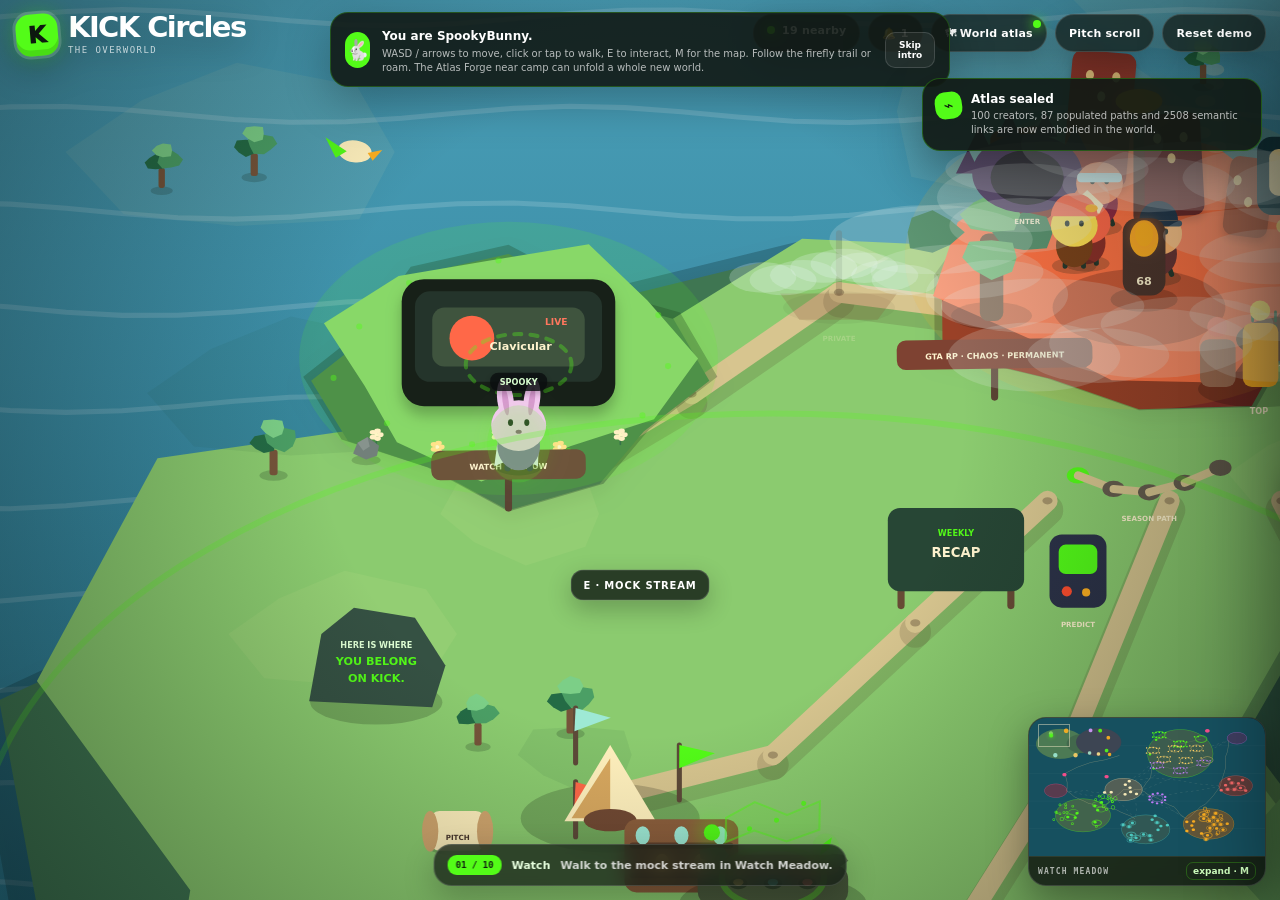
==== commit 07a5437a: "overworld" ====
--- a/kick-circles-demo/overworld/index.html
+++ b/kick-circles-demo/overworld/index.html
@@ -1110,7 +1110,8 @@
         label: safeLabel(raw.label, nodeId.split('.').pop(), 70),
         memberCount: safeNum(raw.member_count, safeArray(raw.top20_streamers).length, { min: 0 }),
         allMembers: safeArray(raw.all_member_channels).map(c => safeLabel(c, '', 80)).filter(Boolean),
-        top20: safeArray(raw.top20_streamers).slice(0, 20).map(t => ({
+        // atlas field stays top20_streamers; runtime halls show Top 5 only
+        top20: safeArray(raw.top20_streamers).slice(0, 5).map(t => ({
           rank: safeNum(t && t.rank, 0, { min: 0 }),
           channel: safeLabel(t && t.channel, '?', 80),
           magnitude: KNOWN_MAGNITUDES.has(t && t.watch_magnitude) ? t.watch_magnitude : 'UNKNOWN',
@@ -1212,6 +1213,84 @@
       idx.categoryExplorerByNodeId.set(c.nodeId, c);
       idx.top20ByNodeId.set(c.nodeId, c.top20);
     }
+
+    // Ensure every taxonomy place can open a Top 5 room — including genre parents
+    // that have no category_explorer row (aggregate ranked members from descendants).
+    const TOP_HALL = 5;
+    const rankTopFromChannels = (channels) => {
+      const seen = new Set();
+      const creators = [];
+      for (const ch of channels) {
+        const key = String(ch || '').toLowerCase();
+        if (!key || seen.has(key)) continue;
+        const c = idx.streamerByChannel.get(key);
+        if (!c) continue;
+        seen.add(key);
+        creators.push(c);
+      }
+      creators.sort((a, b) => a.rank - b.rank);
+      return creators.slice(0, TOP_HALL).map(c => ({
+        rank: c.rank,
+        channel: c.channel,
+        magnitude: c.watchMagnitude,
+        language: c.language,
+        acv: c.metrics.averageConcurrentViewers,
+        homeNodeId: c.placement.primaryHomeNodeId,
+        confidence: c.scores.confidence
+      }));
+    };
+    const collectMemberChannels = (nodeId) => {
+      const out = new Set();
+      const stack = [nodeId];
+      while (stack.length) {
+        const id = stack.pop();
+        for (const ch of (idx.membersByNodeId.get(id) || [])) out.add(ch);
+        const cat = idx.categoryExplorerByNodeId.get(id);
+        if (cat) {
+          for (const ch of cat.allMembers || []) out.add(ch);
+          for (const t of cat.top20 || []) if (t.channel) out.add(t.channel);
+        }
+        for (const kid of (idx.taxonomyChildrenByParent.get(id) || [])) stack.push(kid.id);
+      }
+      return [...out];
+    };
+    for (const n of model.taxonomyNodes) {
+      if (n.level < 2) continue;
+      let cat = idx.categoryExplorerByNodeId.get(n.id);
+      let top = cat ? (cat.top20 || []).slice(0, TOP_HALL) : [];
+      const pool = collectMemberChannels(n.id);
+      if (top.length < TOP_HALL) {
+        const fromMembers = rankTopFromChannels(pool);
+        if (!top.length) top = fromMembers;
+        else {
+          const have = new Set(top.map(t => String(t.channel).toLowerCase()));
+          for (const t of fromMembers) {
+            if (top.length >= TOP_HALL) break;
+            if (!have.has(String(t.channel).toLowerCase())) top.push(t);
+          }
+        }
+      } else {
+        top = top.slice(0, TOP_HALL);
+      }
+      if (!top.length) continue;
+      if (!cat) {
+        cat = {
+          nodeId: n.id,
+          label: n.label,
+          memberCount: pool.length,
+          allMembers: pool,
+          top20: top,
+          synthesized: true
+        };
+        model.categoryExplorer.push(cat);
+        idx.categoryExplorerByNodeId.set(n.id, cat);
+      } else {
+        cat.top20 = top;
+        if (!cat.memberCount) cat.memberCount = pool.length || top.length;
+      }
+      idx.top20ByNodeId.set(n.id, cat.top20);
+    }
+
     for (const n of model.graphNodes) idx.graphNodeById.set(n.id, n);
     for (const e of model.graphEdges) {
       if (!idx.graphEdgesFrom.has(e.from)) idx.graphEdgesFrom.set(e.from, []);
@@ -1491,7 +1570,7 @@
         const target = placeById.get(nid);
         if (!target || geo.portals.length >= 320) return;
         const slot = grovePop.get(nid) || 0;
-        if (slot >= 8) return; // grove is full — the Hall of Twenty covers the rest
+        if (slot >= 8) return; // grove is full — the Top 5 room covers the rest
         grovePop.set(nid, slot + 1);
         const groveA = ((hashString(nid) % 628) / 100) + 1.9;
         const row = Math.floor(slot / 4), colA = groveA + ((slot % 4) - 1.5) * 0.24;
@@ -1766,7 +1845,7 @@
       const a = ((hashString(cat.nodeId) % 628) / 100) + 2.2;
       const hx = p.x + Math.cos(a) * p.r * 0.62, hy = p.y + Math.sin(a) * p.r * 0.62 * 0.6 + 26;
       p.hasHall = true;
-      geo.interactables.push({ id: 'hall.' + cat.nodeId, type: 'hall-entrance', x: hx, y: hy, title: 'Hall of Twenty · ' + cat.label, action: 'hall', nodeId: cat.nodeId });
+      geo.interactables.push({ id: 'hall.' + cat.nodeId, type: 'hall-entrance', x: hx, y: hy, title: 'Top 5 · ' + cat.label, action: 'hall', nodeId: cat.nodeId });
     }
     const hundred = geo.gates.find(g => g.hundred);
     const towerX = hundred ? hundred.x - 190 : 4300, towerY = hundred ? hundred.y + 150 : 1900;
@@ -3136,7 +3215,7 @@
   roundedRect(o.x - 34, o.y - 30, 68, 46, 12); ctx.fillStyle = '#31404A'; ctx.fill();
   roundedRect(o.x - 15, o.y - 16, 30, 32, 8); ctx.fillStyle = '#101A20'; ctx.fill();
   ctx.strokeStyle = '#FFD166'; ctx.lineWidth = 4; ctx.beginPath(); ctx.arc(o.x, o.y - 16, 21, Math.PI, TAU); ctx.stroke();
-  text('XX', o.x, o.y - 34, 10, '#FFD166');
+  text('TOP5', o.x, o.y - 34, 9, '#FFD166');
   for (const dx of [-26, 26]) ellipse(o.x + dx, o.y - 22, 3, 4, '#FFE9A2');
 }
 
@@ -3413,7 +3492,7 @@
 }
 
 /* ================================================================
-   21 · ROOMS  (demo rooms + generated Halls of Twenty)
+   21 · ROOMS  (demo rooms + generated Top 5 halls)
    ================================================================ */
 function drawRoom() {
   const type = store.activeRoom;
@@ -3470,16 +3549,19 @@
   const node = model.indexes.taxonomyById.get(nodeId);
   const axis = node ? node.axis : 'meta';
   closePanel();
-  const monuments = cat.top20.map((t, i) => ({
+  const top = (cat.top20 || []).slice(0, 5);
+  const spacing = 168;
+  const startX = room.w / 2 - ((Math.max(1, top.length) - 1) * spacing) / 2;
+  const monuments = top.map((t, i) => ({
     ...t,
-    x: 190 + (i % 10) * 114 + (Math.floor(i / 10) ? 55 : 0),
-    y: 300 + Math.floor(i / 10) * 190 + Math.sin(i * 1.2) * 16
+    x: startX + i * spacing,
+    y: 340 + Math.sin(i * 1.2) * 16
   }));
   store.hall = { nodeId, label: cat.label, axis, monuments, memberTotal: cat.memberCount, returnPos: { x: store.player.x, y: store.player.y } };
   store.scene = 'hall'; store.roomCooldown = 1;
   store.player.x = room.w / 2; store.player.y = room.h - 145;
   store.player.vx = store.player.vy = 0; store.clickTarget = null;
-  showZone('Hall of Twenty', cat.label + ' · ' + cat.memberCount + ' creators call this home', 'Entering hall');
+  showZone('Top 5', cat.label + ' · ' + cat.memberCount + ' creators call this home', 'Entering Top 5');
 }
 function leaveHall() {
   const back = store.hall && store.hall.returnPos;
@@ -3499,7 +3581,7 @@
   ctx.strokeStyle = withAlpha(av.accent, .3); ctx.lineWidth = 5;
   ctx.beginPath(); ctx.ellipse(room.w / 2, room.h / 2 + 30, 560, 330, 0, 0, TAU); ctx.stroke();
   text(hall.label.toUpperCase(), room.w / 2, 130, 40, withAlpha('#FFF4CF', .92));
-  text('HALL OF TWENTY · ' + hall.memberTotal + ' MEMBERS IN TOTAL', room.w / 2, 165, 12, withAlpha(av.accent, .9));
+  text('TOP 5 · ' + hall.memberTotal + ' MEMBERS IN TOTAL', room.w / 2, 165, 12, withAlpha(av.accent, .9));
   for (const m of hall.monuments) {
     const msStyle = MAGNITUDE_STYLE[m.magnitude] || MAGNITUDE_STYLE.UNKNOWN;
     const near = store.nearby && store.nearby.monument === m;
@@ -4516,9 +4598,9 @@
   }
   const cat = model && model.indexes.categoryExplorerByNodeId.get(placeId);
   if (cat && cat.top20.length) {
-    appendHeading('hall of twenty');
-    appendMiniCard({ title: cat.memberCount + ' creators call this home', copy: 'top of the hall: ' + cat.top20.slice(0, 3).map(t => '#' + t.rank + ' ' + t.channel).join(' · ') });
-    appendAction({ label: '▦ step inside the Hall of Twenty', action: 'enter-hall', data: { node: placeId } });
+    appendHeading('top 5');
+    appendMiniCard({ title: cat.memberCount + ' creators call this home', copy: 'top of the room: ' + cat.top20.slice(0, 5).map(t => '#' + t.rank + ' ' + t.channel).join(' · ') });
+    appendAction({ label: '▦ step inside the Top 5', action: 'enter-hall', data: { node: placeId } });
   }
   const members = model && model.indexes.membersByNodeId.get(placeId);
   if (members && members.length) appendTagRow(members.slice(0, 8).map(m => ({ text: m, tone: 'cream' })));
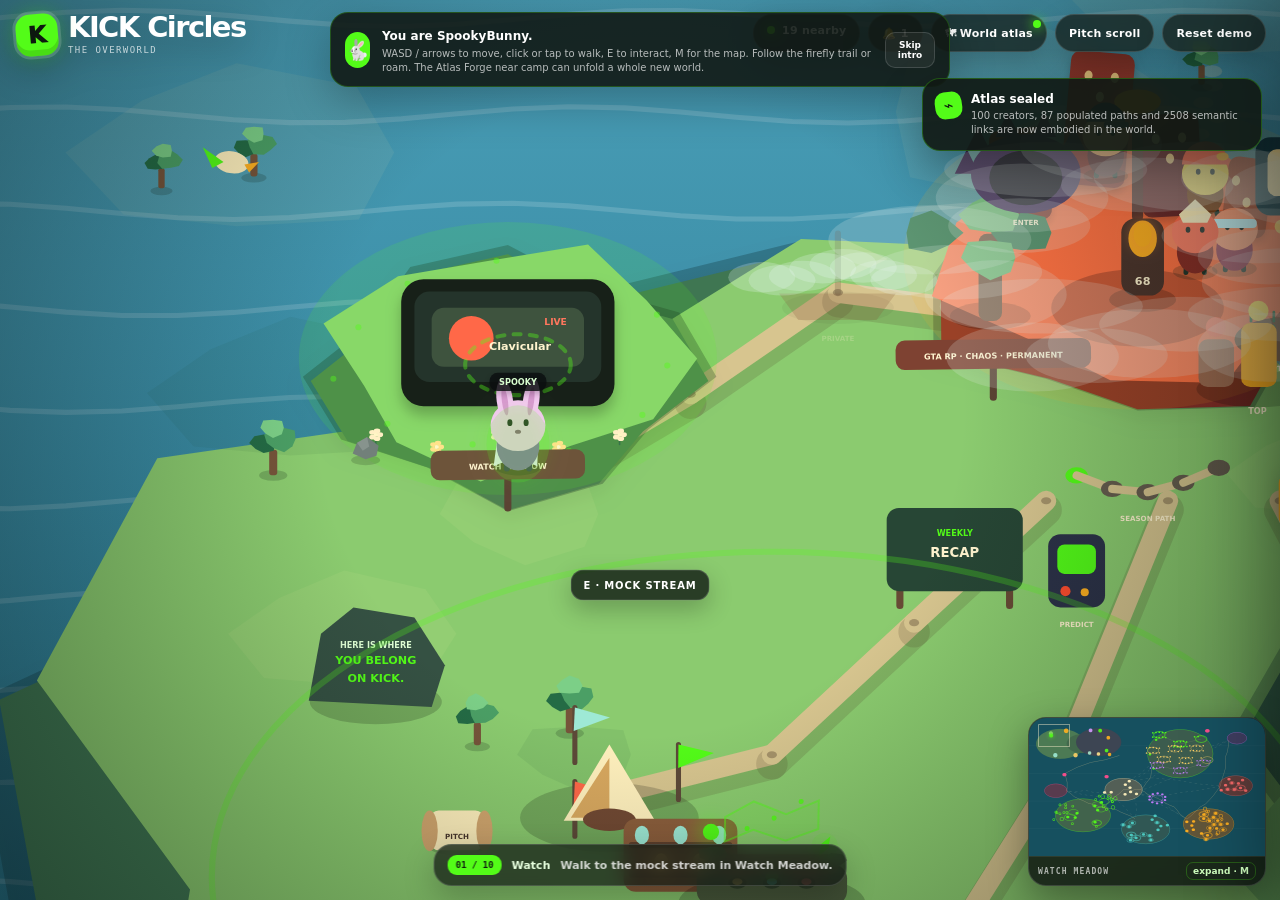
==== commit 1501cc3c: "overworld" ====
--- a/kick-circles-demo/overworld/index.html
+++ b/kick-circles-demo/overworld/index.html
@@ -64,6 +64,22 @@
 .restore-offer.show{opacity:1;transform:translate(-50%,0);pointer-events:auto}
 .restore-offer button{border:1px solid var(--line);background:rgba(255,255,255,.07);color:#fff;border-radius:10px;padding:7px 10px;cursor:pointer;font-size:10px;font-weight:900}
 .restore-offer button.go{background:var(--kick);color:#102010;border:0;box-shadow:inset 0 -3px 0 rgba(0,0,0,.15)}
+
+/* Top 5 hall — firehose category + live setting bar */
+.hall-hud{position:absolute;left:50%;top:max(12px,env(safe-area-inset-top));transform:translateX(-50%) translateY(-8px);opacity:0;pointer-events:none;transition:.25s ease;z-index:5;display:flex;flex-direction:column;align-items:center;gap:7px;width:min(760px,calc(100vw - 28px))}
+.hall-hud.open{opacity:1;transform:translateX(-50%) translateY(0);pointer-events:auto}
+.hall-title{text-align:center;padding:8px 16px 6px;border-radius:16px;background:rgba(11,16,13,.9);border:1px solid rgba(255,255,255,.12);backdrop-filter:blur(10px);-webkit-backdrop-filter:blur(10px);box-shadow:0 12px 30px rgba(0,0,0,.28);max-width:100%}
+.hall-title h1{margin:0;font-size:clamp(18px,3.2vw,28px);letter-spacing:-.04em;line-height:1;color:#FFF4CF;text-shadow:0 2px 16px rgba(0,0,0,.45)}
+.hall-title p{margin:5px 0 0;font-family:"JetBrains Mono",ui-monospace,monospace;font-size:9px;font-weight:900;letter-spacing:.1em;text-transform:uppercase;color:rgba(83,252,24,.9)}
+.hall-hud-row{display:flex;flex-wrap:wrap;gap:6px;justify-content:center;align-items:center;padding:8px 10px;border-radius:16px;background:rgba(11,16,13,.88);border:1px solid rgba(255,255,255,.12);backdrop-filter:blur(10px);-webkit-backdrop-filter:blur(10px);box-shadow:0 12px 30px rgba(0,0,0,.28)}
+.hall-cat{border:1px solid rgba(255,255,255,.14);background:rgba(255,255,255,.06);color:#fff;border-radius:999px;padding:7px 12px;font-size:10px;font-weight:900;letter-spacing:.06em;text-transform:uppercase;cursor:pointer}
+.hall-cat.active{background:rgba(83,252,24,.18);border-color:rgba(83,252,24,.55);color:#d8ffc8}
+.hall-live-lab{display:flex;align-items:center;gap:7px;font-size:10px;font-weight:900;letter-spacing:.04em;text-transform:uppercase;color:rgba(255,255,255,.78);cursor:pointer;padding:0 4px}
+.hall-live-lab input{accent-color:var(--kick)}
+.hall-live-note{font-family:"JetBrains Mono",ui-monospace,monospace;font-size:9px;letter-spacing:.08em;text-transform:uppercase;color:rgba(255,244,207,.72)}
+/* Host shell already brands the page — hide nested brand so My Circles FAB doesn't cover it */
+html.embed .top-left{display:none}
+html.embed .hall-hud{top:max(10px,env(safe-area-inset-top))}
 
 .panel{position:absolute;right:0;top:0;width:min(430px,100vw);height:100%;transform:translateX(102%);transition:transform .38s cubic-bezier(.2,.8,.2,1);background:linear-gradient(180deg,rgba(15,22,18,.97),rgba(9,14,11,.98));border-left:1px solid var(--line);box-shadow:-26px 0 70px rgba(0,0,0,.35);pointer-events:auto;display:flex;flex-direction:column;z-index:6}
 .panel.open{transform:translateX(0)}
@@ -253,6 +269,24 @@
   </div>
 
   <div class="zone-card" id="zoneCard"><small id="zoneKicker">Now entering</small><h1 id="zoneTitle">The Shallows</h1><p id="zoneSubtitle">Sunny paths for casual discovery.</p></div>
+
+  <div class="hall-hud" id="hallHud" aria-label="Top 5 firehose controls">
+    <div class="hall-title">
+      <h1 id="hallTitleText">Top 5</h1>
+      <p id="hallSubText">TOP 5 · firehose</p>
+    </div>
+    <div class="hall-hud-row" id="hallCatRow">
+      <button type="button" class="hall-cat active" data-cat="mood">mood</button>
+      <button type="button" class="hall-cat" data-cat="vibe">vibe</button>
+      <button type="button" class="hall-cat" data-cat="strategy">strategy</button>
+      <button type="button" class="hall-cat" data-cat="chilling">chilling</button>
+    </div>
+    <div class="hall-hud-row">
+      <label class="hall-live-lab"><input type="checkbox" id="hallLiveToggle" /> Live firehose</label>
+      <span class="hall-live-note" id="hallLiveNote">mock feed</span>
+    </div>
+  </div>
+
   <div class="interact" id="interactPrompt">E · INTERACT</div>
   <div class="objective"><span class="step" id="stepLabel">01 / 10</span><strong id="objectiveTitle">Watch</strong><span id="objectiveCopy">Walk to the mock stream in Watch Meadow.</span></div>
   <div class="toast" id="toast"><div class="bird">⌁</div><b id="toastTitle">Messenger bird</b><span id="toastCopy">Something changed in the world.</span></div>
@@ -489,8 +523,12 @@
   mapStage: document.getElementById('mapStage'), mapLegend: document.getElementById('mapLegend'),
   mapTip: document.getElementById('mapTip'), mapModeBtn: document.getElementById('mapModeBtn'),
   mapCloseBtn: document.getElementById('mapCloseBtn'), mapCenterBtn: document.getElementById('mapCenterBtn'),
-  wayfinderBtn: document.getElementById('wayfinderBtn'), mapTitleText: document.getElementById('mapTitleText')
+  wayfinderBtn: document.getElementById('wayfinderBtn'), mapTitleText: document.getElementById('mapTitleText'),
+  hallHud: document.getElementById('hallHud'), hallCatRow: document.getElementById('hallCatRow'),
+  hallLiveToggle: document.getElementById('hallLiveToggle'), hallLiveNote: document.getElementById('hallLiveNote'),
+  hallTitleText: document.getElementById('hallTitleText'), hallSubText: document.getElementById('hallSubText')
 };
+if (new URLSearchParams(location.search).has('embed')) document.documentElement.classList.add('embed');
 
 function announce(text) { ui.aria.textContent = text; }
 
@@ -3543,24 +3581,128 @@
   else { roundedRect(o.x - 170, o.y - 95, 340, 180, 24); ctx.fillStyle = '#171B22'; ctx.fill(); text('CREATOR SUB-ROOMS', o.x, o.y - 35, 16, '#53FC18'); text('RPG · FPS · RACING', o.x, o.y + 8, 12, '#FFF4CF'); }
 }
 
+/* ================================================================
+   21b · TOP 5 FIREHOSE  (mock chat lanes · live toggle stub)
+   ================================================================ */
+const HALL_LANES = 5;
+const FIREHOSE_CATS = ['mood', 'vibe', 'strategy', 'chilling'];
+const FIREHOSE_POOLS = {
+  mood: ['KEKW', 'I\'m crying', 'this hits different', 'chat is unhinged', 'W stream', 'no shot', 'L + ratio', 'actually insane', 'my sides', 'pause chat', '?????', 'COOKED', 'he\'s so back', 'emotional damage'],
+  vibe: ['comfy stream', 'late night energy', 'vibes immaculate', 'rain + chat', 'cozy hours', 'this playlist goes', 'soft chaos', 'main character energy', 'lofi in the soul', 'hanging with the squad', 'glowing rn', 'peak vibes'],
+  strategy: ['push mid', 'rotate B', 'save util', 'bait the peek', 'don\'t overextend', 'trade frag', 'hold angle', 'eco round', 'stack A', 'default then hit', 'watch flank', 'call the timing'],
+  chilling: ['hey chat', 'just vibing', 'brb snack', 'first time here', 'love this circle', 'good morning', 'who\'s new', 'sending hugs', 'slow mode gang', 'lurking politely', 'thanks for the company', 'nice and easy']
+};
+const FIREHOSE_USERS = ['pogfan', 'nightowl', 'clipgod', 'lurker', 'mod_sara', 'ember', 'train', 'pixel', 'koi', 'vex', 'moss', 'nova'];
+
+function firehoseLivePref() { return !!AtlasStorage.getPref('firehoseLive', false); }
+function setFirehoseLivePref(on) { AtlasStorage.setPref('firehoseLive', !!on); syncHallHud(); }
+
+function hallSize() {
+  // Top 5 halls are full-bleed to the iframe viewport (1 world unit = 1 CSS px).
+  return { w: W, h: H, laneW: W / HALL_LANES };
+}
+function layoutHallMonuments(hall) {
+  if (!hall || !hall.monuments) return;
+  const { h, laneW } = hallSize();
+  const n = hall.monuments.length;
+  hall.monuments.forEach((m, i) => {
+    const t = n <= 1 ? 0.5 : i / (n - 1);
+    m.lane = i;
+    m.x = laneW * (i + 0.5);
+    m.y = h * 0.50 - Math.sin(Math.PI * t) * (h * 0.11);
+  });
+}
+
+function mockFirehoseLine(channel, category, seed) {
+  const pool = FIREHOSE_POOLS[category] || FIREHOSE_POOLS.mood;
+  const h = hashString(String(channel) + '|' + category + '|' + seed);
+  const user = FIREHOSE_USERS[h % FIREHOSE_USERS.length] + ((h >> 4) % 90 + 1);
+  const text = pool[h % pool.length];
+  return { user, text, seed };
+}
+
+function seedHallFeed(channel, category, count = 14) {
+  const out = [];
+  const base = hashString(channel + '|' + category) % 1000;
+  for (let i = 0; i < count; i++) out.push(mockFirehoseLine(channel, category, base + i * 17));
+  return out;
+}
+
+function rebuildHallFeeds(hall) {
+  if (!hall) return;
+  for (const m of hall.monuments) {
+    m.feed = seedHallFeed(m.channel, hall.category, 16);
+    m.feedTimer = 0.35 + (hashString(m.channel) % 80) / 100;
+  }
+}
+
+function syncHallHud() {
+  if (!ui.hallHud) return;
+  const hall = store.hall;
+  const open = !!(hall && store.scene === 'hall');
+  ui.hallHud.classList.toggle('open', open);
+  if (!open) return;
+  const cat = hall.category || 'mood';
+  if (ui.hallTitleText) ui.hallTitleText.textContent = hall.label || 'Top 5';
+  if (ui.hallSubText) ui.hallSubText.textContent = 'TOP 5 · ' + (hall.memberTotal || 0) + ' members · ' + cat + ' firehose';
+  ui.hallCatRow.querySelectorAll('.hall-cat').forEach(btn => btn.classList.toggle('active', btn.dataset.cat === cat));
+  const live = firehoseLivePref();
+  ui.hallLiveToggle.checked = live;
+  ui.hallLiveNote.textContent = live ? 'live preferred · mock until wired' : 'mock feed';
+}
+
+function setHallCategory(cat) {
+  if (!store.hall || !FIREHOSE_CATS.includes(cat)) return;
+  store.hall.category = cat;
+  rebuildHallFeeds(store.hall);
+  syncHallHud();
+}
+
+function updateHallFirehose(dt) {
+  const hall = store.hall;
+  if (!hall || store.scene !== 'hall') return;
+  for (const m of hall.monuments) {
+    m.feedTimer = (m.feedTimer || 0) - dt;
+    if (m.feedTimer > 0) continue;
+    m.feedTimer = 0.45 + Math.random() * 0.95;
+    const seed = (m._feedSeq = (m._feedSeq || 0) + 1) + hashString(m.channel + hall.category);
+    if (!m.feed) m.feed = [];
+    m.feed.push(mockFirehoseLine(m.channel, hall.category, seed));
+    if (m.feed.length > 28) m.feed.splice(0, m.feed.length - 28);
+    m.scroll = (m.scroll || 0) + 1;
+  }
+}
+
 function enterHall(nodeId) {
   const model = DATA_STATE.runtimeModel; if (!model) return;
   const cat = model.indexes.categoryExplorerByNodeId.get(nodeId); if (!cat) return;
   const node = model.indexes.taxonomyById.get(nodeId);
   const axis = node ? node.axis : 'meta';
   closePanel();
-  const top = (cat.top20 || []).slice(0, 5);
-  const spacing = 168;
-  const startX = room.w / 2 - ((Math.max(1, top.length) - 1) * spacing) / 2;
+  const top = (cat.top20 || []).slice(0, HALL_LANES);
   const monuments = top.map((t, i) => ({
     ...t,
-    x: startX + i * spacing,
-    y: 340 + Math.sin(i * 1.2) * 16
+    lane: i,
+    x: 0,
+    y: 0,
+    feed: [],
+    feedTimer: 0.2 + i * 0.12,
+    scroll: 0,
+    _feedSeq: 0
   }));
-  store.hall = { nodeId, label: cat.label, axis, monuments, memberTotal: cat.memberCount, returnPos: { x: store.player.x, y: store.player.y } };
+  store.hall = {
+    nodeId, label: cat.label, axis, monuments,
+    memberTotal: cat.memberCount,
+    category: 'mood',
+    returnPos: { x: store.player.x, y: store.player.y }
+  };
+  rebuildHallFeeds(store.hall);
+  layoutHallMonuments(store.hall);
   store.scene = 'hall'; store.roomCooldown = 1;
-  store.player.x = room.w / 2; store.player.y = room.h - 145;
+  const hs = hallSize();
+  store.player.x = hs.w / 2; store.player.y = hs.h - 110;
   store.player.vx = store.player.vy = 0; store.clickTarget = null;
+  syncHallHud();
   showZone('Top 5', cat.label + ' · ' + cat.memberCount + ' creators call this home', 'Entering Top 5');
 }
 function leaveHall() {
@@ -3568,20 +3710,68 @@
   store.scene = 'world'; store.roomCooldown = 1.2;
   if (back) { store.player.x = back.x; store.player.y = back.y + 40; }
   store.hall = null; store.player.vx = store.player.vy = 0;
+  syncHallHud();
   showZone(store.zoneName, 'the world is still your navigation.', 'Back to overworld');
 }
 function drawHallRoom() {
   const hall = store.hall; if (!hall) return;
   const av = axisVisual(hall.axis);
+  const { w: hw, h: hh, laneW } = hallSize();
+  layoutHallMonuments(hall);
+
   const g = ctx.createLinearGradient(0, 0, 0, H);
   g.addColorStop(0, shade(av.terra, .5)); g.addColorStop(1, shade(av.terra, .95));
   ctx.fillStyle = g; ctx.fillRect(0, 0, W, H);
-  ctx.save(); ctx.translate(W / 2 - store.camera.x * store.camera.zoom, H / 2 - store.camera.y * store.camera.zoom); ctx.scale(store.camera.zoom, store.camera.zoom);
-  blob(room.w / 2, room.h / 2 + 45, 580, shade(av.terra, 1.2), 9, 14, .66);
-  ctx.strokeStyle = withAlpha(av.accent, .3); ctx.lineWidth = 5;
-  ctx.beginPath(); ctx.ellipse(room.w / 2, room.h / 2 + 30, 560, 330, 0, 0, TAU); ctx.stroke();
-  text(hall.label.toUpperCase(), room.w / 2, 130, 40, withAlpha('#FFF4CF', .92));
-  text('TOP 5 · ' + hall.memberTotal + ' MEMBERS IN TOTAL', room.w / 2, 165, 12, withAlpha(av.accent, .9));
+
+  // Identity camera: hall world == viewport pixels (full width, no letterbox)
+  ctx.save();
+  ctx.translate(W / 2 - store.camera.x * store.camera.zoom, H / 2 - store.camera.y * store.camera.zoom);
+  ctx.scale(store.camera.zoom, store.camera.zoom);
+
+  // Full-bleed lane columns (exactly 20% each, edge to edge)
+  for (let i = 0; i < HALL_LANES; i++) {
+    const x0 = i * laneW;
+    ctx.fillStyle = withAlpha(i % 2 ? '#0c1410' : '#101a14', .55);
+    ctx.fillRect(x0, 0, laneW, hh);
+    if (i > 0) line(x0, 0, x0, hh, 2, withAlpha(av.accent, .28));
+  }
+  ctx.strokeStyle = withAlpha(av.accent, .2); ctx.lineWidth = 3;
+  ctx.strokeRect(1, 1, hw - 2, hh - 2);
+
+  // Firehose text feeds (behind monuments)
+  const feedTop = Math.round(hh * 0.16);
+  const feedBot = Math.round(hh * 0.88);
+  for (let i = 0; i < HALL_LANES; i++) {
+    const m = hall.monuments[i];
+    const x0 = i * laneW;
+    const pad = Math.max(10, laneW * 0.06);
+    ctx.save();
+    ctx.beginPath();
+    ctx.rect(x0 + pad, feedTop, laneW - pad * 2, feedBot - feedTop);
+    ctx.clip();
+    if (!m) {
+      text('—', x0 + laneW / 2, hh / 2, 14, withAlpha('#FFF4CF', .25));
+      ctx.restore();
+      continue;
+    }
+    const feed = m.feed || [];
+    const lineH = 16;
+    let y = feedTop + 8 + ((m.scroll || 0) % 2);
+    const maxLines = Math.max(8, Math.floor((feedBot - feedTop - 16) / (lineH + 4)));
+    const visible = feed.slice(-maxLines);
+    const maxChars = Math.max(12, Math.floor((laneW - pad * 2) / 7));
+    for (const row of visible) {
+      const gapAroundAvatar = Math.abs(y - (m.y - 10)) < 56;
+      const alpha = gapAroundAvatar ? .2 : .8;
+      text(row.user, x0 + pad + 2, y, 9, withAlpha('#53FC18', alpha), 'left', 800);
+      text(String(row.text || '').slice(0, maxChars), x0 + pad + 2, y + 11, 10, withAlpha('#FFF4CF', alpha), 'left', 700);
+      y += lineH + 4;
+    }
+    ctx.restore();
+    text('LANE ' + (i + 1), x0 + laneW / 2, hh - 78, 9, withAlpha(av.accent, .6));
+  }
+
+  // Arch monuments across full width
   for (const m of hall.monuments) {
     const msStyle = MAGNITUDE_STYLE[m.magnitude] || MAGNITUDE_STYLE.UNKNOWN;
     const near = store.nearby && store.nearby.monument === m;
@@ -3599,8 +3789,8 @@
     if (near) { ctx.strokeStyle = withAlpha('#53FC18', .5); ctx.lineWidth = 3; ctx.setLineDash([6, 7]); ctx.beginPath(); ctx.ellipse(m.x, m.y, 44, 52, 0, 0, TAU); ctx.stroke(); ctx.setLineDash([]); }
   }
   drawAvatar(store.player);
-  roundedRect(room.w / 2 - 125, room.h - 95, 250, 48, 18); ctx.fillStyle = 'rgba(11,14,15,.75)'; ctx.fill();
-  text('WALK OUT ↓ OR ESC · E ON A MONUMENT', room.w / 2, room.h - 66, 9, '#FFF4CF');
+  roundedRect(hw / 2 - 160, hh - 70, 320, 44, 16); ctx.fillStyle = 'rgba(11,14,15,.78)'; ctx.fill();
+  text('WALK OUT ↓ OR ESC · E ON A MONUMENT', hw / 2, hh - 44, 9, '#FFF4CF');
   ctx.restore();
 }
 
@@ -4043,13 +4233,12 @@
   store.player.vy = lerp(store.player.vy, targetVY, 1 - Math.pow(.001, dt));
   if (!ix && !iy) { store.player.vx *= Math.pow(.002, dt); store.player.vy *= Math.pow(.002, dt); }
   else { store.player.facing = Math.atan2(iy, ix); store.player.walk += dt * 9; }
-  const bounds = store.scene === 'world' ? WORLD : room;
+  const bounds = store.scene === 'world' ? WORLD : (store.scene === 'hall' ? hallSize() : room);
   store.player.x = clamp(store.player.x + store.player.vx * dt, 45, bounds.w - 45);
   store.player.y = clamp(store.player.y + store.player.vy * dt, 45, bounds.h - 45);
   store.player.phase += dt;
-  if ((store.scene === 'room' || store.scene === 'hall') && store.player.y > room.h - 115 && store.roomCooldown <= 0) {
-    if (store.scene === 'room') leaveRoom(); else leaveHall();
-  }
+  if (store.scene === 'room' && store.player.y > room.h - 115 && store.roomCooldown <= 0) leaveRoom();
+  if (store.scene === 'hall' && store.player.y > hallSize().h - 90 && store.roomCooldown <= 0) leaveHall();
 }
 function updateWorldState(dt) {
   store.elapsed += dt; store.introTimer -= dt; store.roomCooldown -= dt; store.toastTimer -= dt;
@@ -4098,10 +4287,18 @@
         clearRoute(); minimapBaseDirty = true;
       }
     }
+  } else if (store.scene === 'hall') {
+    // Full-bleed: hall world is the viewport (no side letterboxing)
+    const hs = hallSize();
+    layoutHallMonuments(store.hall);
+    store.camera.zoom = 1;
+    store.camera.x = hs.w / 2;
+    store.camera.y = hs.h / 2;
   } else {
-    store.camera.zoom = lerp(store.camera.zoom, Math.min(W / room.w, H / room.h) * 1.08, 1 - Math.pow(.005, dt));
+    store.camera.zoom = lerp(store.camera.zoom, Math.min(W / room.w, H / room.h) * 0.92, 1 - Math.pow(.005, dt));
     store.camera.x = room.w / 2; store.camera.y = room.h / 2;
   }
+  updateHallFirehose(dt);
   updateObjectiveUI();
   ui.minimapZone.textContent = store.zoneName;
 }
@@ -4461,6 +4658,7 @@
   }
   appendAction({ label: 'Inspect atlas health', action: 'inspect-lens', variant: 'secondary' });
   appendAction({ label: 'Export debug report', action: 'export-debug', variant: 'secondary' });
+  appendHeading('settings');
   // always-restore preference
   const prefWrap = el('div', 'mini-card');
   const lab = el('label');
@@ -4470,6 +4668,15 @@
   lab.appendChild(cb); lab.appendChild(el('span', null, 'Always restore my last atlas on arrival'));
   prefWrap.appendChild(lab);
   ui.panelBody.appendChild(prefWrap);
+  const liveWrap = el('div', 'mini-card');
+  const liveLab = el('label');
+  liveLab.style.cssText = 'display:flex;align-items:center;gap:8px;cursor:pointer;font-size:11px;font-weight:800';
+  const liveCb = el('input'); liveCb.type = 'checkbox'; liveCb.checked = firehoseLivePref();
+  liveCb.addEventListener('change', () => setFirehoseLivePref(liveCb.checked));
+  liveLab.appendChild(liveCb); liveLab.appendChild(el('span', null, 'Live firehose in Top 5 halls'));
+  liveWrap.appendChild(liveLab);
+  liveWrap.appendChild(el('small', null, 'When on, halls prefer a real Kick feed. Mock data runs until the Worker proxy is wired.'));
+  ui.panelBody.appendChild(liveWrap);
   if (model) {
     appendHeading('world summary (text)');
     appendPanelParagraph(`${model.meta.worldName}: ${WORLD.regions.length} major regions, ${WORLD.places.length} walkable places, ${WORLD.pavilions.length} creator pavilions across three magnitude districts, ${WORLD.circles.filter(c => c.tier === 'island').length} full circle islands, ${WORLD.gates.length} region gates and ${WORLD.streets.length} generated roads.`);
@@ -4858,6 +5065,7 @@
   ui.bell.textContent = '0';
   closePanel(); closePitch(); closeMapOverlay();
   if (store.scene !== 'world') { store.scene = 'world'; store.activeRoom = null; store.hall = null; }
+  syncHallHud();
   minimapBaseDirty = true; store.mapView.dirty = true;
   notify('Demo reset', 'The golden path begins again in Watch Meadow.' + (WORLD.mode === 'atlas' ? ' Your imported atlas is untouched.' : ''));
   updateObjectiveUI();
@@ -4964,6 +5172,15 @@
 ui.bellBtn.addEventListener('click', () => openPanel('notifications'));
 ui.introSkip.addEventListener('click', () => ui.intro.classList.add('hidden'));
 ui.atlasBtn.addEventListener('click', () => openPanel('data-atlas'));
+if (ui.hallCatRow) {
+  ui.hallCatRow.addEventListener('click', (e) => {
+    const btn = e.target.closest('.hall-cat');
+    if (btn && btn.dataset.cat) setHallCategory(btn.dataset.cat);
+  });
+}
+if (ui.hallLiveToggle) {
+  ui.hallLiveToggle.addEventListener('change', () => setFirehoseLivePref(ui.hallLiveToggle.checked));
+}
 mmCanvas.addEventListener('click', openMapOverlay);
 ui.mapExpandBtn.addEventListener('click', openMapOverlay);
 ui.mapCloseBtn.addEventListener('click', closeMapOverlay);
@@ -5032,7 +5249,10 @@
   },
   restoreLastGoodAtlas,
   returnToFallback: returnToFallbackWorld,
-  exportDebugReport
+  exportDebugReport,
+  enterHall,
+  leaveHall,
+  setHallCategory
 };
 
 /* ================================================================
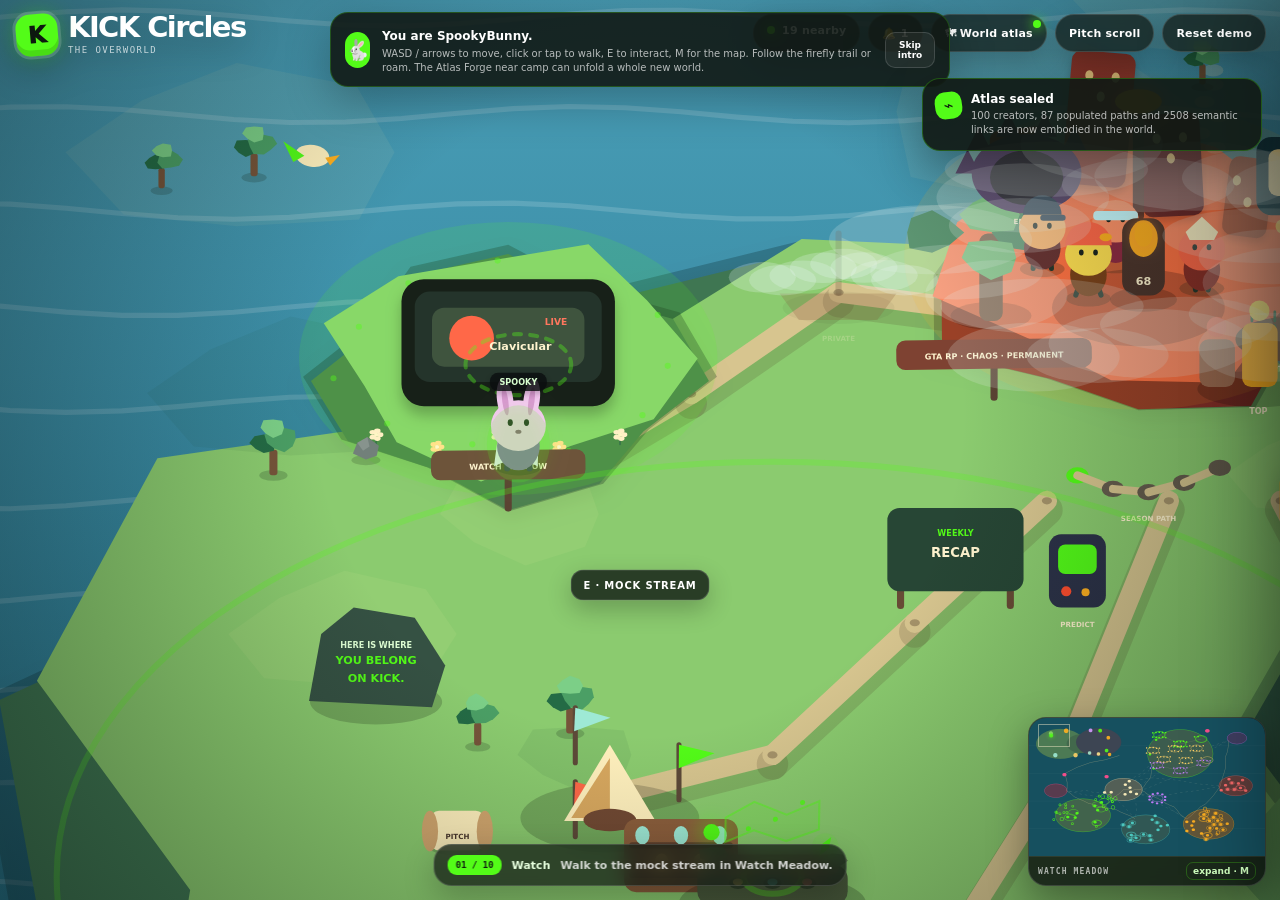
==== commit 876c50b7: "overworld" ====
--- a/kick-circles-demo/overworld/index.html
+++ b/kick-circles-demo/overworld/index.html
@@ -252,6 +252,8 @@
 <canvas class="iris" id="irisCanvas" aria-hidden="true"></canvas>
 <input id="worldJsonInput" type="file" accept=".json,application/json" hidden aria-label="Load a world atlas JSON file" />
 <div class="sr-only" id="ariaStatus" role="status" aria-live="polite"></div>
+<!-- Firehose compartment: Kick live chat client (no Worker DOM). API via same-origin /api/* from serve.py -->
+<script src="../firehose/live-client.js"></script>
 
 <div class="hud">
   <div class="vignette"></div>
@@ -3595,7 +3597,104 @@
 const FIREHOSE_USERS = ['pogfan', 'nightowl', 'clipgod', 'lurker', 'mod_sara', 'ember', 'train', 'pixel', 'koi', 'vex', 'moss', 'nova'];
 
 function firehoseLivePref() { return !!AtlasStorage.getPref('firehoseLive', false); }
-function setFirehoseLivePref(on) { AtlasStorage.setPref('firehoseLive', !!on); syncHallHud(); }
+
+const HallLive = {
+  gen: 0,
+  status: 'off', // off | connecting | live | err
+  note: 'mock feed',
+  bySlug: null, // Map slug -> monument
+  kickSlug(channel) {
+    if (window.KickFirehose && KickFirehose.kickSlug) return KickFirehose.kickSlug(channel);
+    return String(channel || '').toLowerCase().trim().replace(/[^a-z0-9_-]/g, '');
+  },
+  stop() {
+    this.gen += 1;
+    this.status = 'off';
+    this.note = 'mock feed';
+    this.bySlug = null;
+    if (window.KickFirehose) KickFirehose.disconnect();
+  },
+  async start(hall) {
+    const gen = ++this.gen;
+    if (!hall || !window.KickFirehose) {
+      this.status = 'err';
+      this.note = 'live client missing';
+      syncHallHud();
+      return;
+    }
+    const slugs = hall.monuments.map((m) => this.kickSlug(m.channel)).filter(Boolean);
+    this.bySlug = new Map();
+    for (const m of hall.monuments) {
+      const s = this.kickSlug(m.channel);
+      if (s) this.bySlug.set(s, m);
+      m.feed = [];
+      m.scroll = 0;
+      m.live = true;
+    }
+    this.status = 'connecting';
+    this.note = 'resolving Kick chatrooms…';
+    syncHallHud();
+
+    // API is same-origin when using serve.py (localhost:8080/api/…)
+    // From /overworld/ the path /api/chatroom still hits the host origin root.
+    const result = await KickFirehose.connect(slugs, {
+      apiBase: '',
+      onStatus: (mode, text) => {
+        if (gen !== this.gen) return;
+        this.status = mode === 'live' ? 'live' : mode === 'connecting' ? 'connecting' : 'err';
+        this.note = text || mode;
+        if (mode === 'err' && store.hall && store.scene === 'hall' && firehoseLivePref()) {
+          // keep toggle on but fall back to mock so the room isn't empty
+          for (const m of store.hall.monuments) {
+            if (!m.feed || !m.feed.length) m.feed = seedHallFeed(m.channel, store.hall.category, 12);
+            m.live = false;
+          }
+        }
+        syncHallHud();
+      },
+      onMessage: (msg) => {
+        if (gen !== this.gen || !store.hall || store.scene !== 'hall') return;
+        const slug = this.kickSlug(msg.channel);
+        const m = slug && this.bySlug ? this.bySlug.get(slug) : null;
+        if (!m) return;
+        const plain = msg.plain || (window.KickFirehose ? KickFirehose.plainContent(msg.content) : String(msg.content || ''));
+        if (!plain) return;
+        if (!m.feed) m.feed = [];
+        m.feed.push({ user: msg.user || '?', text: plain.slice(0, 48), live: true });
+        if (m.feed.length > 32) m.feed.splice(0, m.feed.length - 32);
+        m.scroll = (m.scroll || 0) + 1;
+        m.live = true;
+      },
+    });
+
+    if (gen !== this.gen) return;
+    if (!result || !result.ok) {
+      this.status = 'err';
+      this.note = (result && result.cancelled) ? 'cancelled' : 'couldn’t resolve Kick chatrooms';
+      if (store.hall) {
+        for (const m of store.hall.monuments) {
+          m.feed = seedHallFeed(m.channel, store.hall.category, 14);
+          m.live = false;
+        }
+      }
+      syncHallHud();
+    }
+  },
+};
+
+function setFirehoseLivePref(on) {
+  AtlasStorage.setPref('firehoseLive', !!on);
+  if (store.hall && store.scene === 'hall') {
+    if (on) HallLive.start(store.hall);
+    else {
+      HallLive.stop();
+      rebuildHallFeeds(store.hall);
+    }
+  } else if (!on) {
+    HallLive.stop();
+  }
+  syncHallHud();
+}
 
 function hallSize() {
   // Top 5 halls are full-bleed to the iframe viewport (1 world unit = 1 CSS px).
@@ -3648,19 +3747,26 @@
   ui.hallCatRow.querySelectorAll('.hall-cat').forEach(btn => btn.classList.toggle('active', btn.dataset.cat === cat));
   const live = firehoseLivePref();
   ui.hallLiveToggle.checked = live;
-  ui.hallLiveNote.textContent = live ? 'live preferred · mock until wired' : 'mock feed';
+  if (!live) ui.hallLiveNote.textContent = 'mock feed';
+  else if (HallLive.status === 'live') ui.hallLiveNote.textContent = HallLive.note || 'live Kick chat';
+  else if (HallLive.status === 'connecting') ui.hallLiveNote.textContent = HallLive.note || 'connecting…';
+  else if (HallLive.status === 'err') ui.hallLiveNote.textContent = HallLive.note || 'live failed · mock';
+  else ui.hallLiveNote.textContent = 'live preferred';
 }
 
 function setHallCategory(cat) {
   if (!store.hall || !FIREHOSE_CATS.includes(cat)) return;
   store.hall.category = cat;
-  rebuildHallFeeds(store.hall);
+  // Live feeds stay attached to real Kick chat; category only reseeds mock mode
+  if (!(firehoseLivePref() && HallLive.status === 'live')) rebuildHallFeeds(store.hall);
   syncHallHud();
 }
 
 function updateHallFirehose(dt) {
   const hall = store.hall;
   if (!hall || store.scene !== 'hall') return;
+  // When truly live, KickFirehose pushes messages — don't invent mock spam on top
+  if (firehoseLivePref() && HallLive.status === 'live') return;
   for (const m of hall.monuments) {
     m.feedTimer = (m.feedTimer || 0) - dt;
     if (m.feedTimer > 0) continue;
@@ -3702,11 +3808,14 @@
   const hs = hallSize();
   store.player.x = hs.w / 2; store.player.y = hs.h - 110;
   store.player.vx = store.player.vy = 0; store.clickTarget = null;
+  if (firehoseLivePref()) HallLive.start(store.hall);
+  else HallLive.stop();
   syncHallHud();
   showZone('Top 5', cat.label + ' · ' + cat.memberCount + ' creators call this home', 'Entering Top 5');
 }
 function leaveHall() {
   const back = store.hall && store.hall.returnPos;
+  HallLive.stop();
   store.scene = 'world'; store.roomCooldown = 1.2;
   if (back) { store.player.x = back.x; store.player.y = back.y + 40; }
   store.hall = null; store.player.vx = store.player.vy = 0;
@@ -3728,47 +3837,51 @@
   ctx.translate(W / 2 - store.camera.x * store.camera.zoom, H / 2 - store.camera.y * store.camera.zoom);
   ctx.scale(store.camera.zoom, store.camera.zoom);
 
-  // Full-bleed lane columns (exactly 20% each, edge to edge)
+  // Full-bleed lane columns — exactly 20% each, canvas edge to edge
   for (let i = 0; i < HALL_LANES; i++) {
     const x0 = i * laneW;
-    ctx.fillStyle = withAlpha(i % 2 ? '#0c1410' : '#101a14', .55);
-    ctx.fillRect(x0, 0, laneW, hh);
-    if (i > 0) line(x0, 0, x0, hh, 2, withAlpha(av.accent, .28));
-  }
-  ctx.strokeStyle = withAlpha(av.accent, .2); ctx.lineWidth = 3;
-  ctx.strokeRect(1, 1, hw - 2, hh - 2);
-
-  // Firehose text feeds (behind monuments)
-  const feedTop = Math.round(hh * 0.16);
-  const feedBot = Math.round(hh * 0.88);
+    ctx.fillStyle = withAlpha(i % 2 ? '#0b120e' : '#121c16', .72);
+    ctx.fillRect(x0, 0, laneW + 1, hh);
+    if (i > 0) line(x0, 0, x0, hh, 3, withAlpha(av.accent, .35));
+  }
+
+  // Firehose text feeds (behind monuments) — use nearly the whole lane width
+  const feedTop = Math.round(hh * 0.14);
+  const feedBot = Math.round(hh * 0.90);
   for (let i = 0; i < HALL_LANES; i++) {
     const m = hall.monuments[i];
     const x0 = i * laneW;
-    const pad = Math.max(10, laneW * 0.06);
+    const pad = Math.max(12, Math.min(22, laneW * 0.05));
+    // lane header strip
+    ctx.fillStyle = withAlpha('#000000', .28);
+    ctx.fillRect(x0, feedTop - 28, laneW, 26);
+    if (m) text((m.channel || '').slice(0, 16).toUpperCase(), x0 + laneW / 2, feedTop - 11, 11, withAlpha('#FFF4CF', .85));
+    else text('—', x0 + laneW / 2, feedTop - 11, 11, withAlpha('#FFF4CF', .35));
+
     ctx.save();
     ctx.beginPath();
     ctx.rect(x0 + pad, feedTop, laneW - pad * 2, feedBot - feedTop);
     ctx.clip();
     if (!m) {
-      text('—', x0 + laneW / 2, hh / 2, 14, withAlpha('#FFF4CF', .25));
+      text('empty lane', x0 + laneW / 2, hh / 2, 14, withAlpha('#FFF4CF', .25));
       ctx.restore();
       continue;
     }
     const feed = m.feed || [];
-    const lineH = 16;
-    let y = feedTop + 8 + ((m.scroll || 0) % 2);
-    const maxLines = Math.max(8, Math.floor((feedBot - feedTop - 16) / (lineH + 4)));
+    const lineH = 18;
+    let y = feedTop + 10 + ((m.scroll || 0) % 2);
+    const maxLines = Math.max(10, Math.floor((feedBot - feedTop - 20) / (lineH + 5)));
     const visible = feed.slice(-maxLines);
-    const maxChars = Math.max(12, Math.floor((laneW - pad * 2) / 7));
+    const maxChars = Math.max(18, Math.floor((laneW - pad * 2) / 6.2));
     for (const row of visible) {
-      const gapAroundAvatar = Math.abs(y - (m.y - 10)) < 56;
-      const alpha = gapAroundAvatar ? .2 : .8;
-      text(row.user, x0 + pad + 2, y, 9, withAlpha('#53FC18', alpha), 'left', 800);
-      text(String(row.text || '').slice(0, maxChars), x0 + pad + 2, y + 11, 10, withAlpha('#FFF4CF', alpha), 'left', 700);
-      y += lineH + 4;
+      const gapAroundAvatar = Math.abs(y - (m.y - 10)) < 58;
+      const alpha = gapAroundAvatar ? .18 : .86;
+      text(row.user, x0 + pad, y, 10, withAlpha('#53FC18', alpha), 'left', 800);
+      text(String(row.text || '').slice(0, maxChars), x0 + pad, y + 12, 12, withAlpha('#FFF4CF', alpha), 'left', 700);
+      y += lineH + 5;
     }
     ctx.restore();
-    text('LANE ' + (i + 1), x0 + laneW / 2, hh - 78, 9, withAlpha(av.accent, .6));
+    text('LANE ' + (i + 1), x0 + laneW / 2, hh - 56, 10, withAlpha(av.accent, .7));
   }
 
   // Arch monuments across full width
@@ -4675,7 +4788,7 @@
   liveCb.addEventListener('change', () => setFirehoseLivePref(liveCb.checked));
   liveLab.appendChild(liveCb); liveLab.appendChild(el('span', null, 'Live firehose in Top 5 halls'));
   liveWrap.appendChild(liveLab);
-  liveWrap.appendChild(el('small', null, 'When on, halls prefer a real Kick feed. Mock data runs until the Worker proxy is wired.'));
+  liveWrap.appendChild(el('small', null, 'When on, Top 5 lanes stream real Kick chat via firehose/live-client.js (browser → Kick API + Pusher).'));
   ui.panelBody.appendChild(liveWrap);
   if (model) {
     appendHeading('world summary (text)');
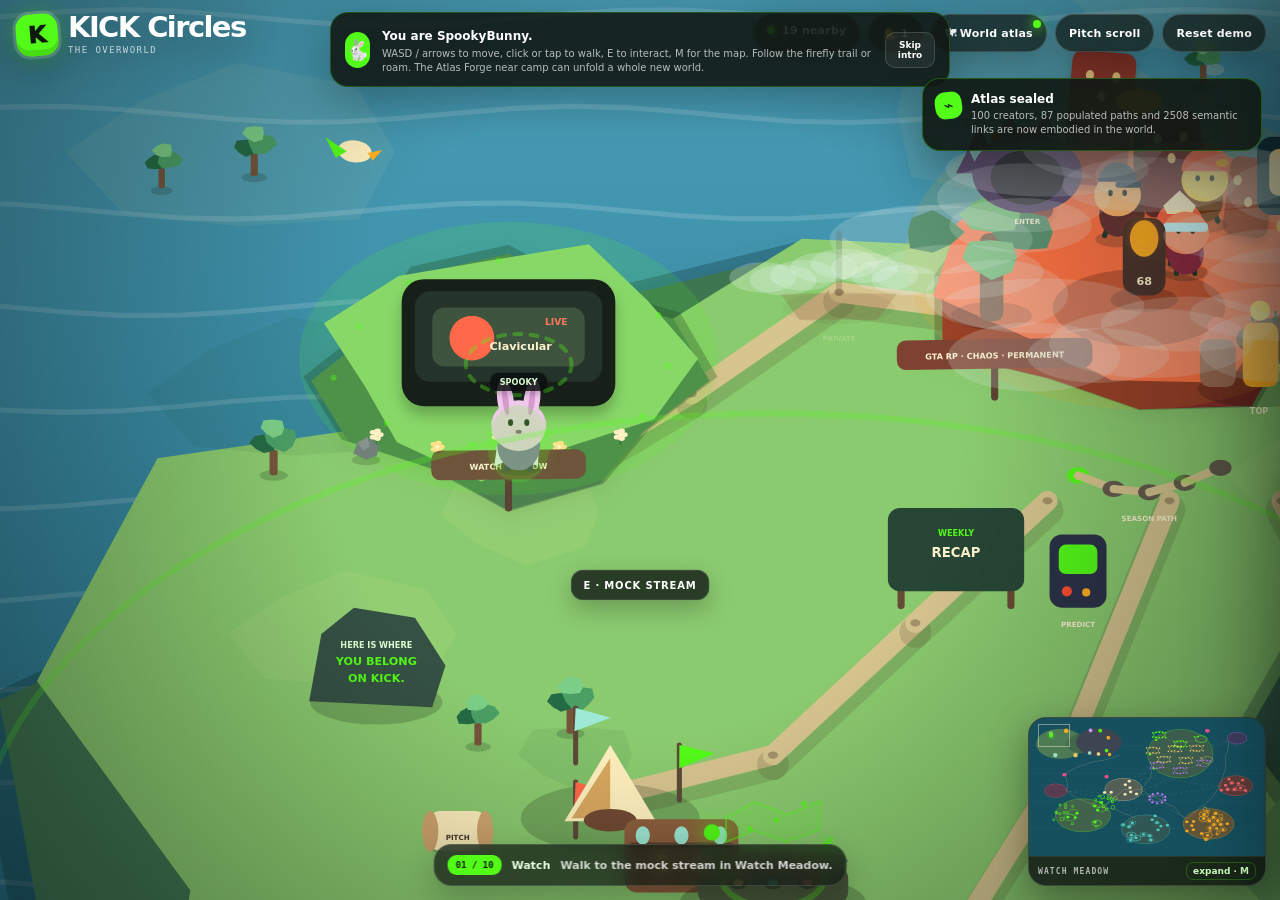
==== commit fb1c8fa3: "firehose" ====
--- a/kick-circles-demo/overworld/index.html
+++ b/kick-circles-demo/overworld/index.html
@@ -284,8 +284,8 @@
       <button type="button" class="hall-cat" data-cat="chilling">chilling</button>
     </div>
     <div class="hall-hud-row">
-      <label class="hall-live-lab"><input type="checkbox" id="hallLiveToggle" /> Live firehose</label>
-      <span class="hall-live-note" id="hallLiveNote">mock feed</span>
+      <label class="hall-live-lab"><input type="checkbox" id="hallLiveToggle" /> Firehose bubbles</label>
+      <span class="hall-live-note" id="hallLiveNote">plain chat</span>
     </div>
   </div>
 
@@ -3584,7 +3584,9 @@
 }
 
 /* ================================================================
-   21b · TOP 5 FIREHOSE  (mock chat lanes · live toggle stub)
+   21b · TOP 5 FIREHOSE
+   Toggle OFF → plain linear chat (default)
+   Toggle ON  → Pit-style rising/merging message clouds + live Kick
    ================================================================ */
 const HALL_LANES = 5;
 const FIREHOSE_CATS = ['mood', 'vibe', 'strategy', 'chilling'];
@@ -3595,14 +3597,112 @@
   chilling: ['hey chat', 'just vibing', 'brb snack', 'first time here', 'love this circle', 'good morning', 'who\'s new', 'sending hugs', 'slow mode gang', 'lurking politely', 'thanks for the company', 'nice and easy']
 };
 const FIREHOSE_USERS = ['pogfan', 'nightowl', 'clipgod', 'lurker', 'mod_sara', 'ember', 'train', 'pixel', 'koi', 'vex', 'moss', 'nova'];
-
-function firehoseLivePref() { return !!AtlasStorage.getPref('firehoseLive', false); }
+const FIREHOSE_MERGE_MS = 8000;
+const FIREHOSE_MAX_CLOUDS = 22;
+const FIREHOSE_MAX_FEED = 32;
+const FIREHOSE_QUIET_MOCK_MS = 5000;
+
+/** Pref: firehose bubbles ON (Pit clouds + live Kick). OFF = plain chat. */
+function firehoseBubblesPref() { return !!AtlasStorage.getPref('firehoseLive', false); }
+function firehoseLivePref() { return firehoseBubblesPref(); } // alias for atlas settings panel
+function firehoseShouldMock() {
+  if (!firehoseBubblesPref()) return true; // plain chat always uses mock generator
+  if (HallLive.status === 'err' || HallLive.status === 'off') return true;
+  if (HallLive.status === 'connecting') return false;
+  // live but quiet rooms: after a short wait, keep Pit alive with mock clouds
+  if (HallLive.status === 'live' && HallLive.msgCount === 0) {
+    return HallLive.liveSince && (performance.now() - HallLive.liveSince) > FIREHOSE_QUIET_MOCK_MS;
+  }
+  // live with real traffic: no mock spam on top
+  return false;
+}
+function normalizeFirehoseText(content) {
+  return String(content || '').trim().toLowerCase().replace(/\s+/g, ' ');
+}
+
+function ensureLaneFirehose(m) {
+  if (!m.clouds) m.clouds = [];
+  if (!m.recentClouds) m.recentClouds = new Map();
+  if (!m.feed) m.feed = [];
+  if (m.feedTimer == null) m.feedTimer = 0.2;
+  if (m.scroll == null) m.scroll = 0;
+}
+function clearLaneFirehose(m) {
+  m.clouds = [];
+  m.recentClouds = new Map();
+  m.feed = [];
+  m.scroll = 0;
+  m.feedTimer = 0.35;
+}
+
+/** Shared ingest: always fill plain feed; also fill Pit clouds (for bubble mode). */
+function ingestHallMessage(m, user, text, live) {
+  if (!m || !text) return;
+  ensureLaneFirehose(m);
+  const plain = String(text).slice(0, 48);
+  m.feed.push({ user: user || '?', text: plain, live: !!live });
+  if (m.feed.length > FIREHOSE_MAX_FEED) m.feed.splice(0, m.feed.length - FIREHOSE_MAX_FEED);
+  m.scroll = (m.scroll || 0) + 1;
+  ingestHallCloud(m, user, plain, live);
+}
+
+/** The Pit paradigm: identical messages MERGE into a growing cloud (×N). */
+function ingestHallCloud(m, user, text, live) {
+  if (!m || !text) return;
+  ensureLaneFirehose(m);
+  const key = normalizeFirehoseText(text);
+  if (!key) return;
+  const now = performance.now();
+  const hit = m.recentClouds.get(key);
+  if (hit && now < hit.expires && m.clouds.includes(hit)) {
+    hit.count += 1;
+    hit.expires = now + FIREHOSE_MERGE_MS;
+    hit.user = user || hit.user;
+    hit.speed = Math.max(hit.speed * 0.82, 14);
+    hit.scale = Math.min(1 + Math.log2(hit.count) * 0.28, 2.4);
+    hit.live = !!(live || hit.live);
+    return;
+  }
+  const cloud = {
+    key, user: user || '?', text: String(text).slice(0, 42),
+    count: 1, live: !!live,
+    x: (Math.random() - 0.5) * 0.55,
+    y: -20,
+    speed: 38 + Math.random() * 28,
+    drift: (Math.random() - 0.5) * 18,
+    scale: 1,
+    expires: now + FIREHOSE_MERGE_MS,
+  };
+  m.clouds.push(cloud);
+  m.recentClouds.set(key, cloud);
+  while (m.clouds.length > FIREHOSE_MAX_CLOUDS) {
+    const old = m.clouds.shift();
+    if (m.recentClouds.get(old.key) === old) m.recentClouds.delete(old.key);
+  }
+}
+function updateHallClouds(m, dt, stageH) {
+  ensureLaneFirehose(m);
+  const now = performance.now();
+  for (let i = m.clouds.length - 1; i >= 0; i--) {
+    const c = m.clouds[i];
+    c.y += c.speed * dt;
+    c.wave = (c.wave || 0) + dt;
+    if (c.y > stageH + 40) {
+      m.clouds.splice(i, 1);
+      if (m.recentClouds.get(c.key) === c) m.recentClouds.delete(c.key);
+    } else if (now > c.expires + 12000 && c.count < 2) {
+      c.speed += 20 * dt;
+    }
+  }
+}
 
 const HallLive = {
   gen: 0,
   status: 'off', // off | connecting | live | err
-  note: 'mock feed',
-  bySlug: null, // Map slug -> monument
+  note: 'plain chat',
+  bySlug: null,
+  msgCount: 0,
+  liveSince: 0,
   kickSlug(channel) {
     if (window.KickFirehose && KickFirehose.kickSlug) return KickFirehose.kickSlug(channel);
     return String(channel || '').toLowerCase().trim().replace(/[^a-z0-9_-]/g, '');
@@ -3610,45 +3710,45 @@
   stop() {
     this.gen += 1;
     this.status = 'off';
-    this.note = 'mock feed';
+    this.note = 'plain chat';
     this.bySlug = null;
+    this.msgCount = 0;
+    this.liveSince = 0;
     if (window.KickFirehose) KickFirehose.disconnect();
   },
   async start(hall) {
     const gen = ++this.gen;
     if (!hall || !window.KickFirehose) {
       this.status = 'err';
-      this.note = 'live client missing';
+      this.note = 'live client missing — check firehose/live-client.js';
+      if (hall) rebuildHallFeeds(hall, { clouds: true });
       syncHallHud();
       return;
     }
     const slugs = hall.monuments.map((m) => this.kickSlug(m.channel)).filter(Boolean);
     this.bySlug = new Map();
+    this.msgCount = 0;
+    this.liveSince = 0;
     for (const m of hall.monuments) {
       const s = this.kickSlug(m.channel);
       if (s) this.bySlug.set(s, m);
-      m.feed = [];
-      m.scroll = 0;
+      clearLaneFirehose(m);
       m.live = true;
     }
     this.status = 'connecting';
     this.note = 'resolving Kick chatrooms…';
     syncHallHud();
 
-    // API is same-origin when using serve.py (localhost:8080/api/…)
-    // From /overworld/ the path /api/chatroom still hits the host origin root.
     const result = await KickFirehose.connect(slugs, {
       apiBase: '',
       onStatus: (mode, text) => {
         if (gen !== this.gen) return;
         this.status = mode === 'live' ? 'live' : mode === 'connecting' ? 'connecting' : 'err';
         this.note = text || mode;
-        if (mode === 'err' && store.hall && store.scene === 'hall' && firehoseLivePref()) {
-          // keep toggle on but fall back to mock so the room isn't empty
-          for (const m of store.hall.monuments) {
-            if (!m.feed || !m.feed.length) m.feed = seedHallFeed(m.channel, store.hall.category, 12);
-            m.live = false;
-          }
+        if (mode === 'live') this.liveSince = performance.now();
+        if (mode === 'err') {
+          for (const m of (store.hall && store.hall.monuments) || []) m.live = false;
+          if (store.hall && firehoseBubblesPref()) rebuildHallFeeds(store.hall, { clouds: true });
         }
         syncHallHud();
       },
@@ -3659,11 +3759,11 @@
         if (!m) return;
         const plain = msg.plain || (window.KickFirehose ? KickFirehose.plainContent(msg.content) : String(msg.content || ''));
         if (!plain) return;
-        if (!m.feed) m.feed = [];
-        m.feed.push({ user: msg.user || '?', text: plain.slice(0, 48), live: true });
-        if (m.feed.length > 32) m.feed.splice(0, m.feed.length - 32);
-        m.scroll = (m.scroll || 0) + 1;
+        ingestHallMessage(m, msg.user || '?', plain, true);
+        this.msgCount += 1;
         m.live = true;
+        if (this.msgCount === 1) this.note = (this.note || 'live').split(' · waiting')[0];
+        if (this.msgCount === 1 || this.msgCount % 20 === 0) syncHallHud();
       },
     });
 
@@ -3672,11 +3772,14 @@
       this.status = 'err';
       this.note = (result && result.cancelled) ? 'cancelled' : 'couldn’t resolve Kick chatrooms';
       if (store.hall) {
-        for (const m of store.hall.monuments) {
-          m.feed = seedHallFeed(m.channel, store.hall.category, 14);
-          m.live = false;
-        }
+        for (const m of store.hall.monuments) m.live = false;
+        rebuildHallFeeds(store.hall, { clouds: true });
       }
+      syncHallHud();
+    } else {
+      this.liveSince = this.liveSince || performance.now();
+      this.note = (result.rooms.length > 1 ? 'live · ' + result.rooms.length + ' channels' : 'live · ' + result.rooms[0].slug)
+        + ' · waiting for chat…';
       syncHallHud();
     }
   },
@@ -3688,7 +3791,7 @@
     if (on) HallLive.start(store.hall);
     else {
       HallLive.stop();
-      rebuildHallFeeds(store.hall);
+      rebuildHallFeeds(store.hall, { clouds: false });
     }
   } else if (!on) {
     HallLive.stop();
@@ -3727,11 +3830,28 @@
   return out;
 }
 
-function rebuildHallFeeds(hall) {
+/** Reseed lanes. clouds:true seeds Pit merges; false = plain chat lines only. */
+function rebuildHallFeeds(hall, opts) {
   if (!hall) return;
+  const wantClouds = opts && Object.prototype.hasOwnProperty.call(opts, 'clouds')
+    ? !!opts.clouds
+    : firehoseBubblesPref();
   for (const m of hall.monuments) {
-    m.feed = seedHallFeed(m.channel, hall.category, 16);
-    m.feedTimer = 0.35 + (hashString(m.channel) % 80) / 100;
+    clearLaneFirehose(m);
+    const base = hashString(m.channel + '|' + (hall.category || 'mood'));
+    if (wantClouds) {
+      for (let i = 0; i < 10; i++) {
+        const row = mockFirehoseLine(m.channel, hall.category, base + i * 17);
+        ingestHallMessage(m, row.user, row.text, false);
+        if (i % 3 === 0) ingestHallMessage(m, row.user, row.text, false);
+      }
+      ensureLaneFirehose(m);
+      m.clouds.forEach((c, i) => { c.y = 40 + i * 36 + (hashString(c.key + i) % 24); });
+    } else {
+      m.feed = seedHallFeed(m.channel, hall.category, 16);
+      m.scroll = 0;
+    }
+    m.feedTimer = 0.25 + (hashString(m.channel) % 80) / 120;
   }
 }
 
@@ -3745,37 +3865,74 @@
   if (ui.hallTitleText) ui.hallTitleText.textContent = hall.label || 'Top 5';
   if (ui.hallSubText) ui.hallSubText.textContent = 'TOP 5 · ' + (hall.memberTotal || 0) + ' members · ' + cat + ' firehose';
   ui.hallCatRow.querySelectorAll('.hall-cat').forEach(btn => btn.classList.toggle('active', btn.dataset.cat === cat));
-  const live = firehoseLivePref();
-  ui.hallLiveToggle.checked = live;
-  if (!live) ui.hallLiveNote.textContent = 'mock feed';
-  else if (HallLive.status === 'live') ui.hallLiveNote.textContent = HallLive.note || 'live Kick chat';
-  else if (HallLive.status === 'connecting') ui.hallLiveNote.textContent = HallLive.note || 'connecting…';
-  else if (HallLive.status === 'err') ui.hallLiveNote.textContent = HallLive.note || 'live failed · mock';
-  else ui.hallLiveNote.textContent = 'live preferred';
+  const bubbles = firehoseBubblesPref();
+  ui.hallLiveToggle.checked = bubbles;
+  if (!bubbles) {
+    ui.hallLiveNote.textContent = 'plain chat';
+  } else if (!window.KickFirehose) {
+    ui.hallLiveNote.textContent = 'clouds · client missing';
+  } else if (HallLive.status === 'live') {
+    const base = (HallLive.note || 'live').split(' · waiting')[0];
+    if (HallLive.msgCount) ui.hallLiveNote.textContent = 'clouds · ' + base + ' · ' + HallLive.msgCount + ' msgs';
+    else if (firehoseShouldMock()) ui.hallLiveNote.textContent = 'clouds · ' + base + ' · quiet · mock';
+    else ui.hallLiveNote.textContent = 'clouds · ' + (HallLive.note || 'waiting for chat…');
+  } else if (HallLive.status === 'connecting') {
+    ui.hallLiveNote.textContent = 'clouds · ' + (HallLive.note || 'connecting…');
+  } else if (HallLive.status === 'err') {
+    ui.hallLiveNote.textContent = 'clouds · mock (' + (HallLive.note || 'live failed') + ')';
+  } else {
+    ui.hallLiveNote.textContent = 'clouds';
+  }
 }
 
 function setHallCategory(cat) {
   if (!store.hall || !FIREHOSE_CATS.includes(cat)) return;
   store.hall.category = cat;
-  // Live feeds stay attached to real Kick chat; category only reseeds mock mode
-  if (!(firehoseLivePref() && HallLive.status === 'live')) rebuildHallFeeds(store.hall);
+  // Category reshapes mock; leave live-fed lanes alone while traffic is flowing
+  if (!(firehoseBubblesPref() && HallLive.status === 'live' && HallLive.msgCount > 0)) {
+    rebuildHallFeeds(store.hall, { clouds: firehoseBubblesPref() });
+  }
   syncHallHud();
 }
 
 function updateHallFirehose(dt) {
   const hall = store.hall;
   if (!hall || store.scene !== 'hall') return;
-  // When truly live, KickFirehose pushes messages — don't invent mock spam on top
-  if (firehoseLivePref() && HallLive.status === 'live') return;
+  const stageH = hallSize().h * 0.78;
+  const bubbles = firehoseBubblesPref();
+  const mock = firehoseShouldMock();
+
+  // Quiet-live → mock handoff: refresh HUD once when mock kicks in
+  if (bubbles && HallLive.status === 'live' && HallLive.msgCount === 0 && mock) {
+    if (!HallLive._quietMockNoted) {
+      HallLive._quietMockNoted = true;
+      syncHallHud();
+    }
+  } else {
+    HallLive._quietMockNoted = false;
+  }
+
   for (const m of hall.monuments) {
+    if (bubbles) updateHallClouds(m, dt, stageH);
+    if (!mock) continue;
     m.feedTimer = (m.feedTimer || 0) - dt;
     if (m.feedTimer > 0) continue;
-    m.feedTimer = 0.45 + Math.random() * 0.95;
+    const burst = bubbles && Math.random() < 0.1;
+    m.feedTimer = burst ? 0.12 + Math.random() * 0.18 : 0.4 + Math.random() * 0.9;
     const seed = (m._feedSeq = (m._feedSeq || 0) + 1) + hashString(m.channel + hall.category);
-    if (!m.feed) m.feed = [];
-    m.feed.push(mockFirehoseLine(m.channel, hall.category, seed));
-    if (m.feed.length > 28) m.feed.splice(0, m.feed.length - 28);
-    m.scroll = (m.scroll || 0) + 1;
+    const row = mockFirehoseLine(m.channel, hall.category, seed);
+    if (bubbles) {
+      ingestHallMessage(m, row.user, row.text, false);
+      if (burst) {
+        ingestHallMessage(m, row.user, row.text, false);
+        ingestHallMessage(m, FIREHOSE_USERS[(seed >> 3) % FIREHOSE_USERS.length], row.text, false);
+      }
+    } else {
+      ensureLaneFirehose(m);
+      m.feed.push(row);
+      if (m.feed.length > FIREHOSE_MAX_FEED) m.feed.splice(0, m.feed.length - FIREHOSE_MAX_FEED);
+      m.scroll = (m.scroll || 0) + 1;
+    }
   }
 }
 
@@ -3791,6 +3948,8 @@
     lane: i,
     x: 0,
     y: 0,
+    clouds: [],
+    recentClouds: new Map(),
     feed: [],
     feedTimer: 0.2 + i * 0.12,
     scroll: 0,
@@ -3802,14 +3961,16 @@
     category: 'mood',
     returnPos: { x: store.player.x, y: store.player.y }
   };
-  rebuildHallFeeds(store.hall);
   layoutHallMonuments(store.hall);
   store.scene = 'hall'; store.roomCooldown = 1;
   const hs = hallSize();
   store.player.x = hs.w / 2; store.player.y = hs.h - 110;
   store.player.vx = store.player.vy = 0; store.clickTarget = null;
-  if (firehoseLivePref()) HallLive.start(store.hall);
-  else HallLive.stop();
+  if (firehoseBubblesPref()) HallLive.start(store.hall);
+  else {
+    HallLive.stop();
+    rebuildHallFeeds(store.hall, { clouds: false });
+  }
   syncHallHud();
   showZone('Top 5', cat.label + ' · ' + cat.memberCount + ' creators call this home', 'Entering Top 5');
 }
@@ -3822,37 +3983,14 @@
   syncHallHud();
   showZone(store.zoneName, 'the world is still your navigation.', 'Back to overworld');
 }
-function drawHallRoom() {
-  const hall = store.hall; if (!hall) return;
-  const av = axisVisual(hall.axis);
-  const { w: hw, h: hh, laneW } = hallSize();
-  layoutHallMonuments(hall);
-
-  const g = ctx.createLinearGradient(0, 0, 0, H);
-  g.addColorStop(0, shade(av.terra, .5)); g.addColorStop(1, shade(av.terra, .95));
-  ctx.fillStyle = g; ctx.fillRect(0, 0, W, H);
-
-  // Identity camera: hall world == viewport pixels (full width, no letterbox)
-  ctx.save();
-  ctx.translate(W / 2 - store.camera.x * store.camera.zoom, H / 2 - store.camera.y * store.camera.zoom);
-  ctx.scale(store.camera.zoom, store.camera.zoom);
-
-  // Full-bleed lane columns — exactly 20% each, canvas edge to edge
-  for (let i = 0; i < HALL_LANES; i++) {
-    const x0 = i * laneW;
-    ctx.fillStyle = withAlpha(i % 2 ? '#0b120e' : '#121c16', .72);
-    ctx.fillRect(x0, 0, laneW + 1, hh);
-    if (i > 0) line(x0, 0, x0, hh, 3, withAlpha(av.accent, .35));
-  }
-
-  // Firehose text feeds (behind monuments) — use nearly the whole lane width
+
+function drawHallPlainFeed(hall, hh, laneW) {
   const feedTop = Math.round(hh * 0.14);
   const feedBot = Math.round(hh * 0.90);
   for (let i = 0; i < HALL_LANES; i++) {
     const m = hall.monuments[i];
     const x0 = i * laneW;
     const pad = Math.max(12, Math.min(22, laneW * 0.05));
-    // lane header strip
     ctx.fillStyle = withAlpha('#000000', .28);
     ctx.fillRect(x0, feedTop - 28, laneW, 26);
     if (m) text((m.channel || '').slice(0, 16).toUpperCase(), x0 + laneW / 2, feedTop - 11, 11, withAlpha('#FFF4CF', .85));
@@ -3867,6 +4005,7 @@
       ctx.restore();
       continue;
     }
+    ensureLaneFirehose(m);
     const feed = m.feed || [];
     const lineH = 18;
     let y = feedTop + 10 + ((m.scroll || 0) % 2);
@@ -3881,10 +4020,108 @@
       y += lineH + 5;
     }
     ctx.restore();
+    text('LANE ' + (i + 1), x0 + laneW / 2, hh - 56, 10, withAlpha(axisVisual(hall.axis).accent, .7));
+  }
+}
+
+function drawHallCloudFeed(hall, hh, laneW) {
+  const feedTop = Math.round(hh * 0.12);
+  const stageBottom = Math.round(hh * 0.92);
+  const stageH = stageBottom - feedTop;
+  const av = axisVisual(hall.axis);
+  for (let i = 0; i < HALL_LANES; i++) {
+    const m = hall.monuments[i];
+    const x0 = i * laneW;
+    const pad = Math.max(10, Math.min(18, laneW * 0.04));
+    ctx.fillStyle = withAlpha('#000000', .28);
+    ctx.fillRect(x0, feedTop - 26, laneW, 24);
+    if (m) text((m.channel || '').slice(0, 16).toUpperCase(), x0 + laneW / 2, feedTop - 10, 11, withAlpha('#FFF4CF', .85));
+    else text('—', x0 + laneW / 2, feedTop - 10, 11, withAlpha('#FFF4CF', .35));
+
+    ctx.save();
+    ctx.beginPath();
+    ctx.rect(x0 + 2, feedTop, laneW - 4, stageH);
+    ctx.clip();
+
+    if (!m) {
+      text('empty lane', x0 + laneW / 2, hh / 2, 14, withAlpha('#FFF4CF', .25));
+      ctx.restore();
+      continue;
+    }
+    ensureLaneFirehose(m);
+    const clouds = m.clouds || [];
+    if (!clouds.length) {
+      const wait = HallLive.status === 'connecting' ? 'connecting…'
+        : (HallLive.status === 'live' ? 'waiting for chat clouds…' : 'warming up…');
+      text(wait, x0 + laneW / 2, hh * 0.35, 11, withAlpha('#FFF4CF', .4));
+    }
+    for (const c of clouds) {
+      const cx = x0 + laneW / 2 + c.x * (laneW * 0.42) + Math.sin((c.wave || 0) * 2.2 + c.y * 0.02) * (c.drift || 0);
+      const cy = stageBottom - c.y;
+      if (cy < feedTop - 20 || cy > stageBottom + 30) continue;
+      const nearAvatar = Math.abs(cy - m.y) < 50;
+      const alpha = nearAvatar ? 0.35 : Math.max(0.25, Math.min(1, 1 - (c.y / (stageH + 60)) * 0.35));
+      const scale = c.scale || 1;
+      const label = String(c.text || '');
+      const maxChars = Math.max(10, Math.floor((laneW - pad * 2) / (7.2 * Math.min(scale, 1.6))));
+      const shown = label.slice(0, maxChars);
+      ctx.font = `800 ${Math.round(10 * Math.min(scale, 1.5))}px Inter,Archivo,system-ui`;
+      const tw = Math.min(laneW - pad * 2, ctx.measureText(shown).width + 28);
+      const th = 28 + (c.count > 1 ? 2 : 0);
+      const bw = tw * Math.min(scale, 1.35);
+      const bh = th * Math.min(scale, 1.35);
+      roundedRect(cx - bw / 2, cy - bh / 2, bw, bh, 12);
+      ctx.fillStyle = c.count > 1 ? withAlpha('#15241a', 0.92 * alpha) : withAlpha('#18181c', 0.9 * alpha);
+      ctx.fill();
+      ctx.strokeStyle = c.count > 1 ? withAlpha('#53FC18', 0.75 * alpha) : withAlpha('#ffffff', 0.14 * alpha);
+      ctx.lineWidth = c.count > 1 ? 2.5 : 1.5;
+      ctx.stroke();
+      if (c.count > 1) {
+        ctx.save();
+        glow(withAlpha('#53FC18', 0.55 * alpha), 12);
+        ctx.stroke();
+        resetShadow();
+        ctx.restore();
+      }
+      text(c.user, cx - bw / 2 + 10, cy - 2, 8, withAlpha('#53FC18', alpha), 'left', 800);
+      text(shown, cx - bw / 2 + 10, cy + 10, 10, withAlpha('#FFF4CF', alpha), 'left', 700);
+      if (c.count > 1) {
+        const badge = '×' + c.count;
+        roundedRect(cx + bw / 2 - 18, cy - bh / 2 - 10, 28, 16, 8);
+        ctx.fillStyle = '#53FC18';
+        ctx.fill();
+        text(badge, cx + bw / 2 - 4, cy - bh / 2 + 1, 9, '#102010');
+      }
+    }
+    ctx.restore();
     text('LANE ' + (i + 1), x0 + laneW / 2, hh - 56, 10, withAlpha(av.accent, .7));
   }
-
-  // Arch monuments across full width
+}
+
+function drawHallRoom() {
+  const hall = store.hall; if (!hall) return;
+  const av = axisVisual(hall.axis);
+  const { w: hw, h: hh, laneW } = hallSize();
+  layoutHallMonuments(hall);
+
+  const g = ctx.createLinearGradient(0, 0, 0, H);
+  g.addColorStop(0, shade(av.terra, .5)); g.addColorStop(1, shade(av.terra, .95));
+  ctx.fillStyle = g; ctx.fillRect(0, 0, W, H);
+
+  ctx.save();
+  ctx.translate(W / 2 - store.camera.x * store.camera.zoom, H / 2 - store.camera.y * store.camera.zoom);
+  ctx.scale(store.camera.zoom, store.camera.zoom);
+
+  for (let i = 0; i < HALL_LANES; i++) {
+    const x0 = i * laneW;
+    ctx.fillStyle = withAlpha(i % 2 ? '#0b120e' : '#121c16', .72);
+    ctx.fillRect(x0, 0, laneW + 1, hh);
+    if (i > 0) line(x0, 0, x0, hh, 3, withAlpha(av.accent, .35));
+  }
+
+  if (firehoseBubblesPref()) drawHallCloudFeed(hall, hh, laneW);
+  else drawHallPlainFeed(hall, hh, laneW);
+
   for (const m of hall.monuments) {
     const msStyle = MAGNITUDE_STYLE[m.magnitude] || MAGNITUDE_STYLE.UNKNOWN;
     const near = store.nearby && store.nearby.monument === m;
@@ -4786,9 +5023,9 @@
   liveLab.style.cssText = 'display:flex;align-items:center;gap:8px;cursor:pointer;font-size:11px;font-weight:800';
   const liveCb = el('input'); liveCb.type = 'checkbox'; liveCb.checked = firehoseLivePref();
   liveCb.addEventListener('change', () => setFirehoseLivePref(liveCb.checked));
-  liveLab.appendChild(liveCb); liveLab.appendChild(el('span', null, 'Live firehose in Top 5 halls'));
+  liveLab.appendChild(liveCb); liveLab.appendChild(el('span', null, 'Firehose bubbles in Top 5 halls'));
   liveWrap.appendChild(liveLab);
-  liveWrap.appendChild(el('small', null, 'When on, Top 5 lanes stream real Kick chat via firehose/live-client.js (browser → Kick API + Pusher).'));
+  liveWrap.appendChild(el('small', null, 'OFF = plain chat. ON = Pit-style message clouds (+ live Kick via firehose/live-client.js).'));
   ui.panelBody.appendChild(liveWrap);
   if (model) {
     appendHeading('world summary (text)');
@@ -5326,7 +5563,19 @@
     status: DATA_STATE.status, mode: WORLD.mode, scene: store.scene,
     player: { x: Math.round(store.player.x), y: Math.round(store.player.y) },
     zone: store.zoneName, route: store.route ? { target: store.route.targetLabel, hops: store.route.semanticIds.length } : null,
-    importMeta: DATA_STATE.importMeta ? { ...DATA_STATE.importMeta } : null
+    importMeta: DATA_STATE.importMeta ? { ...DATA_STATE.importMeta } : null,
+    hall: store.hall ? {
+      label: store.hall.label, category: store.hall.category, nodeId: store.hall.nodeId,
+      monuments: store.hall.monuments.map((m) => ({
+        channel: m.channel, feed: m.feed ? m.feed.length : 0,
+        clouds: m.clouds ? m.clouds.length : 0, live: !!m.live,
+      })),
+    } : null,
+    firehose: {
+      bubbles: firehoseBubblesPref(),
+      status: HallLive.status, note: HallLive.note, msgCount: HallLive.msgCount,
+      mock: firehoseShouldMock(),
+    },
   }),
   getRuntimeModel: () => DATA_STATE.runtimeModel ? {
     meta: { ...DATA_STATE.runtimeModel.meta },
@@ -5338,7 +5587,8 @@
       graphEdges: DATA_STATE.runtimeModel.graphEdges.length,
       circles: DATA_STATE.runtimeModel.circles.length,
       places: WORLD.places.length, pavilions: WORLD.pavilions.length
-    }
+    },
+    hallNodeIds: DATA_STATE.runtimeModel.categoryExplorer.slice(0, 24).map((c) => c.nodeId),
   } : null,
   getDiagnostics: () => AtlasDiagnostics.issues.map(i => ({ ...i })),
   validateCurrentAtlas: () => {
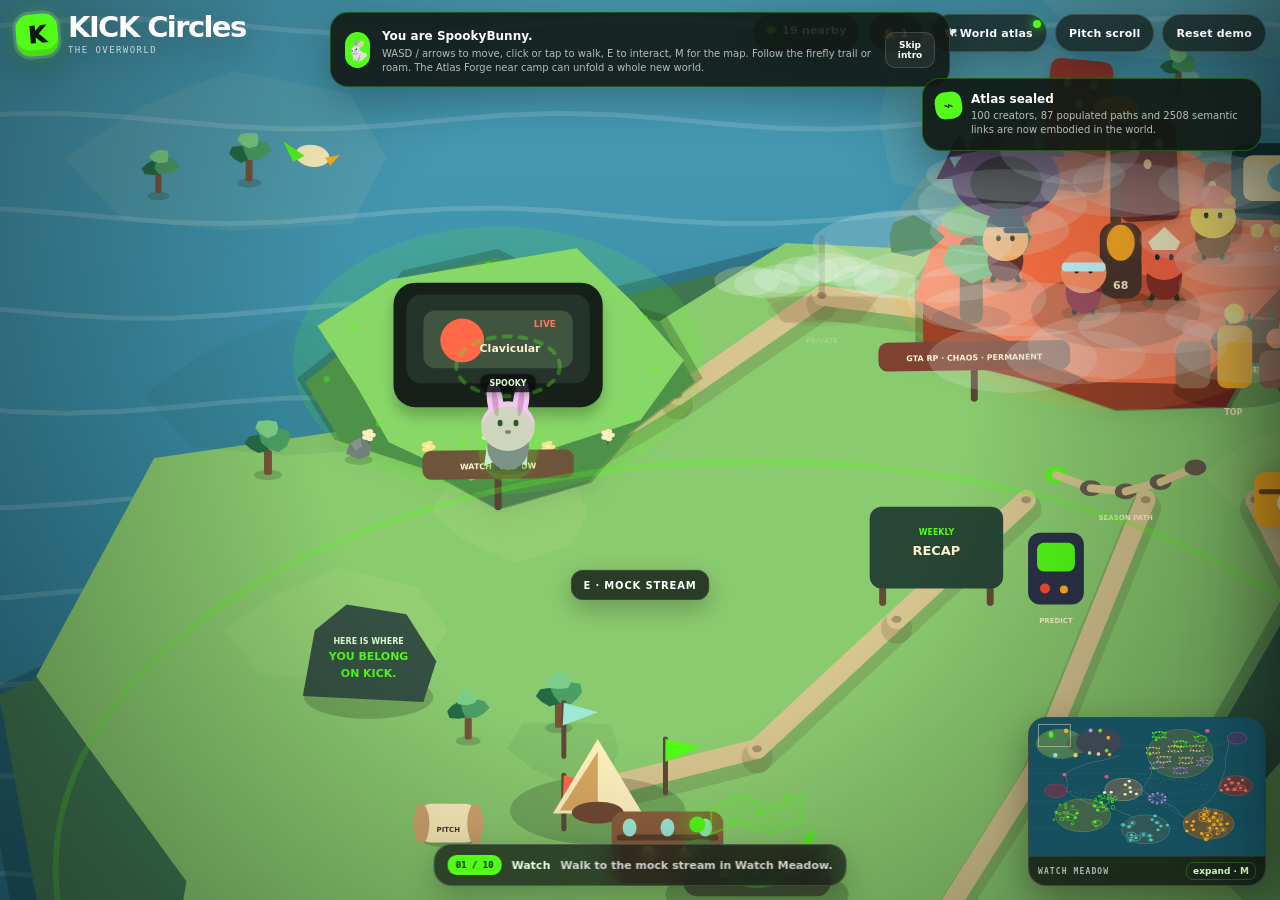
==== commit 70911a3f: "firehose" ====
--- a/kick-circles-demo/overworld/index.html
+++ b/kick-circles-demo/overworld/index.html
@@ -66,17 +66,37 @@
 .restore-offer button.go{background:var(--kick);color:#102010;border:0;box-shadow:inset 0 -3px 0 rgba(0,0,0,.15)}
 
 /* Top 5 hall — firehose category + live setting bar */
-.hall-hud{position:absolute;left:50%;top:max(12px,env(safe-area-inset-top));transform:translateX(-50%) translateY(-8px);opacity:0;pointer-events:none;transition:.25s ease;z-index:5;display:flex;flex-direction:column;align-items:center;gap:7px;width:min(760px,calc(100vw - 28px))}
+.hall-hud{position:absolute;left:50%;top:max(12px,env(safe-area-inset-top));transform:translateX(-50%) translateY(-8px);opacity:0;pointer-events:none;transition:.25s ease;z-index:5;display:flex;flex-direction:column;align-items:center;gap:7px;width:min(920px,calc(100vw - 20px))}
 .hall-hud.open{opacity:1;transform:translateX(-50%) translateY(0);pointer-events:auto}
 .hall-title{text-align:center;padding:8px 16px 6px;border-radius:16px;background:rgba(11,16,13,.9);border:1px solid rgba(255,255,255,.12);backdrop-filter:blur(10px);-webkit-backdrop-filter:blur(10px);box-shadow:0 12px 30px rgba(0,0,0,.28);max-width:100%}
 .hall-title h1{margin:0;font-size:clamp(18px,3.2vw,28px);letter-spacing:-.04em;line-height:1;color:#FFF4CF;text-shadow:0 2px 16px rgba(0,0,0,.45)}
 .hall-title p{margin:5px 0 0;font-family:"JetBrains Mono",ui-monospace,monospace;font-size:9px;font-weight:900;letter-spacing:.1em;text-transform:uppercase;color:rgba(83,252,24,.9)}
 .hall-hud-row{display:flex;flex-wrap:wrap;gap:6px;justify-content:center;align-items:center;padding:8px 10px;border-radius:16px;background:rgba(11,16,13,.88);border:1px solid rgba(255,255,255,.12);backdrop-filter:blur(10px);-webkit-backdrop-filter:blur(10px);box-shadow:0 12px 30px rgba(0,0,0,.28)}
-.hall-cat{border:1px solid rgba(255,255,255,.14);background:rgba(255,255,255,.06);color:#fff;border-radius:999px;padding:7px 12px;font-size:10px;font-weight:900;letter-spacing:.06em;text-transform:uppercase;cursor:pointer}
+.hall-cat{border:1px solid rgba(255,255,255,.14);background:rgba(255,255,255,.06);color:#fff;border-radius:999px;padding:6px 10px;font-size:9px;font-weight:900;letter-spacing:.05em;text-transform:uppercase;cursor:pointer}
 .hall-cat.active{background:rgba(83,252,24,.18);border-color:rgba(83,252,24,.55);color:#d8ffc8}
+.hall-cat[data-cat="mix"].active{background:rgba(255,244,207,.14);border-color:rgba(255,244,207,.45);color:#fff4cf}
 .hall-live-lab{display:flex;align-items:center;gap:7px;font-size:10px;font-weight:900;letter-spacing:.04em;text-transform:uppercase;color:rgba(255,255,255,.78);cursor:pointer;padding:0 4px}
 .hall-live-lab input{accent-color:var(--kick)}
 .hall-live-note{font-family:"JetBrains Mono",ui-monospace,monospace;font-size:9px;letter-spacing:.08em;text-transform:uppercase;color:rgba(255,244,207,.72)}
+/* Focused lane — Kick thumb + associated worlds */
+.hall-focus{position:absolute;left:50%;top:max(88px,calc(env(safe-area-inset-top) + 72px));transform:translateX(-50%) translateY(-10px);opacity:0;pointer-events:none;transition:.28s ease;z-index:5;width:min(720px,calc(100vw - 24px));display:flex;flex-direction:column;gap:8px;align-items:stretch}
+.hall-focus.open{opacity:1;transform:translateX(-50%) translateY(0);pointer-events:auto}
+.hall-focus-bar{display:flex;align-items:center;gap:8px;justify-content:space-between;padding:7px 10px;border-radius:14px;background:rgba(11,16,13,.9);border:1px solid rgba(255,255,255,.12);backdrop-filter:blur(10px);-webkit-backdrop-filter:blur(10px)}
+.hall-focus-bar b{font-size:12px;letter-spacing:-.02em;color:#FFF4CF}
+.hall-focus-bar small{display:block;font-family:"JetBrains Mono",ui-monospace,monospace;font-size:8px;letter-spacing:.08em;text-transform:uppercase;color:rgba(83,252,24,.85);margin-top:2px}
+.hall-focus-bar .hf-actions{display:flex;gap:6px;flex-wrap:wrap;justify-content:flex-end}
+.hall-focus-bar button,.hall-focus-bar a.hf-btn{border:1px solid rgba(255,255,255,.16);background:rgba(255,255,255,.07);color:#fff;border-radius:999px;padding:6px 10px;font-size:9px;font-weight:900;letter-spacing:.04em;text-transform:uppercase;cursor:pointer;text-decoration:none}
+.hall-focus-bar button.primary,.hall-focus-bar a.hf-btn.primary{background:rgba(83,252,24,.2);border-color:rgba(83,252,24,.55);color:#d8ffc8}
+.hall-stream-thumb{position:relative;border-radius:16px;overflow:hidden;border:1px solid rgba(255,255,255,.14);background:#0a0e0c;aspect-ratio:16/9;max-height:min(28vh,240px);box-shadow:0 16px 40px rgba(0,0,0,.4)}
+.hall-stream-thumb iframe{position:absolute;inset:0;width:100%;height:100%;border:0;background:#000}
+.hall-stream-thumb .hf-fallback{position:absolute;inset:0;display:flex;flex-direction:column;align-items:center;justify-content:center;gap:8px;padding:16px;text-align:center;background:radial-gradient(circle at 50% 30%,rgba(83,252,24,.12),transparent 55%),#0d1410}
+.hall-stream-thumb .hf-fallback span{font-size:11px;font-weight:800;color:rgba(255,244,207,.75)}
+.hall-worlds{display:flex;flex-wrap:wrap;gap:6px;justify-content:center;padding:8px 10px;border-radius:14px;background:rgba(11,16,13,.88);border:1px solid rgba(255,255,255,.12);backdrop-filter:blur(10px);-webkit-backdrop-filter:blur(10px)}
+.hall-worlds .hw-label{width:100%;text-align:center;font-family:"JetBrains Mono",ui-monospace,monospace;font-size:8px;font-weight:900;letter-spacing:.12em;text-transform:uppercase;color:rgba(255,244,207,.55);margin-bottom:2px}
+.hall-worlds button{border:1px solid rgba(255,255,255,.14);background:rgba(255,255,255,.06);color:#fff;border-radius:999px;padding:7px 11px;font-size:10px;font-weight:900;cursor:pointer;display:inline-flex;align-items:center;gap:6px}
+.hall-worlds button:hover{border-color:rgba(83,252,24,.55);background:rgba(83,252,24,.12)}
+.hall-worlds button i{font-style:normal;opacity:.7;font-size:9px}
+html.embed .hall-focus{top:max(78px,calc(env(safe-area-inset-top) + 64px))}
 /* Host shell already brands the page — hide nested brand so My Circles FAB doesn't cover it */
 html.embed .top-left{display:none}
 html.embed .hall-hud{top:max(10px,env(safe-area-inset-top))}
@@ -278,15 +298,39 @@
       <p id="hallSubText">TOP 5 · firehose</p>
     </div>
     <div class="hall-hud-row" id="hallCatRow">
-      <button type="button" class="hall-cat active" data-cat="mood">mood</button>
-      <button type="button" class="hall-cat" data-cat="vibe">vibe</button>
-      <button type="button" class="hall-cat" data-cat="strategy">strategy</button>
-      <button type="button" class="hall-cat" data-cat="chilling">chilling</button>
+      <button type="button" class="hall-cat active" data-cat="mix" title="Each lane keeps its own class">mix</button>
+      <button type="button" class="hall-cat" data-cat="chaotic">chaotic</button>
+      <button type="button" class="hall-cat" data-cat="chill">chill</button>
+      <button type="button" class="hall-cat" data-cat="tactical">tactical</button>
+      <button type="button" class="hall-cat" data-cat="salty">salty</button>
+      <button type="button" class="hall-cat" data-cat="electric">electric</button>
+      <button type="button" class="hall-cat" data-cat="clutch">clutch</button>
+      <button type="button" class="hall-cat" data-cat="lore">lore</button>
+      <button type="button" class="hall-cat" data-cat="scramble">scramble</button>
     </div>
     <div class="hall-hud-row">
       <label class="hall-live-lab"><input type="checkbox" id="hallLiveToggle" /> Firehose bubbles</label>
       <span class="hall-live-note" id="hallLiveNote">plain chat</span>
     </div>
+  </div>
+
+  <div class="hall-focus" id="hallFocusChrome" aria-hidden="true">
+    <div class="hall-focus-bar">
+      <div>
+        <b id="hallFocusName">Streamer</b>
+        <small id="hallFocusMeta">focused lane</small>
+      </div>
+      <div class="hf-actions">
+        <button type="button" id="hallFocusBack">← all lanes</button>
+        <button type="button" class="primary" id="hallFocusProfile">worlds &amp; profile</button>
+        <a class="hf-btn primary" id="hallKickLink" href="#" target="_blank" rel="noopener noreferrer">Kick ↗</a>
+      </div>
+    </div>
+    <div class="hall-stream-thumb" id="hallStreamThumb">
+      <div class="hf-fallback" id="hallStreamFallback"><span>Kick stream</span></div>
+      <iframe id="hallStreamEmbed" title="Kick stream" allow="autoplay; encrypted-media; fullscreen; picture-in-picture" allowfullscreen loading="lazy"></iframe>
+    </div>
+    <div class="hall-worlds" id="hallWorlds"></div>
   </div>
 
   <div class="interact" id="interactPrompt">E · INTERACT</div>
@@ -414,12 +458,36 @@
 // pop = creators homed here + child places + circle weight. Sizes are plate radii.
 const SETTLEMENT_TIERS = {
   megacity: { minPop: 18, r: 640, plate: true,  word: 'MEGACITY', glyph: '✦', mapDot: 5.2, labelZoom: 0 },
-  city:     { minPop: 9,  r: 480, plate: true,  word: 'CITY',     glyph: '◆', mapDot: 4.2, labelZoom: 1.2 },
-  enclave:  { minPop: 4,  r: 340, plate: true,  word: 'ENCLAVE',  glyph: '▲', mapDot: 3.2, labelZoom: 2.2 },
-  tribe:    { minPop: 0,  r: 215, plate: false, word: 'TRIBE',    glyph: '⌂', mapDot: 2.3, labelZoom: 3.2 }
+  city:     { minPop: 9,  r: 480, plate: true,  word: 'CITY',     glyph: '◆', mapDot: 4.2, labelZoom: 1.4 },
+  enclave:  { minPop: 4,  r: 340, plate: true,  word: 'ENCLAVE',  glyph: '▲', mapDot: 3.2, labelZoom: 2.4 },
+  tribe:    { minPop: 0,  r: 215, plate: false, word: 'TRIBE',    glyph: '⌂', mapDot: 2.3, labelZoom: 3.5 }
 };
-// LoD reach in world units — beyond these camera distances small things stop rendering.
-const LOD_REACH = { doors: 1250, popups: 1750, portals: 1050, signsL3: 950, decor: 1600 };
+/* LoD — one ladder for world + map.
+   FAR  · continent: regions, megacity banners
+   MID  · settlement: places, islands, city banners, popups
+   NEAR · street: doors, L3 signs, portals, structure detail
+   Screen-pixel budgets keep cull distances coherent across zoom. */
+const LOD = {
+  zoomFar: 0.62,          // below → region names dominate
+  zoomMid: 0.82,          // above → street-level detail
+  zoomMin: 0.48,
+  zoomMax: 1.14,
+  // max on-screen distance (px from camera) before a class disappears
+  px: { doors: 720, popups: 980, portals: 560, signsL3: 520, backRing: 380, popupLabel: 460, pavilionLabel: 820, decor: 900 }
+};
+function lodReach(pxBudget) {
+  const z = Math.max(0.35, store.camera.zoom || 1);
+  return pxBudget / z;
+}
+function lodBand() {
+  const z = store.camera.zoom || 1;
+  if (z < LOD.zoomFar) return 'far';
+  if (z < LOD.zoomMid) return 'mid';
+  return 'near';
+}
+function lodNear(obj, pxBudget) {
+  return dist(obj, store.camera) < lodReach(pxBudget);
+}
 const CONFIDENCE_STYLE = {
   high:   { tone:'#53FC18', dash:null,      word:'high confidence' },
   medium: { tone:'#FFB020', dash:[10,7],    word:'medium confidence' },
@@ -528,7 +596,12 @@
   wayfinderBtn: document.getElementById('wayfinderBtn'), mapTitleText: document.getElementById('mapTitleText'),
   hallHud: document.getElementById('hallHud'), hallCatRow: document.getElementById('hallCatRow'),
   hallLiveToggle: document.getElementById('hallLiveToggle'), hallLiveNote: document.getElementById('hallLiveNote'),
-  hallTitleText: document.getElementById('hallTitleText'), hallSubText: document.getElementById('hallSubText')
+  hallTitleText: document.getElementById('hallTitleText'), hallSubText: document.getElementById('hallSubText'),
+  hallFocus: document.getElementById('hallFocusChrome'), hallFocusName: document.getElementById('hallFocusName'),
+  hallFocusMeta: document.getElementById('hallFocusMeta'), hallFocusBack: document.getElementById('hallFocusBack'),
+  hallFocusProfile: document.getElementById('hallFocusProfile'), hallKickLink: document.getElementById('hallKickLink'),
+  hallStreamEmbed: document.getElementById('hallStreamEmbed'), hallStreamFallback: document.getElementById('hallStreamFallback'),
+  hallWorlds: document.getElementById('hallWorlds')
 };
 if (new URLSearchParams(location.search).has('embed')) document.documentElement.classList.add('embed');
 
@@ -1084,7 +1157,7 @@
       const districtByMag = { 'BIG': 'district.top.big_skyline', 'MEDIUM': 'district.top.medium_guildway', 'SMALL/NICHE': 'district.top.niche_lantern_wilds' };
       const creator = {
         id: 'streamer.' + slug, channel, slug,
-        kickUrl: safeUrl(raw.kick_url) || safeUrl(obs.kick_url),
+        kickUrl: safeUrl(raw.kick_url) || safeUrl(obs.kick_url) || safeUrl('https://kick.com/' + slug),
         rank: Number.isFinite(raw.global_rank_30d_hours_watched) ? raw.global_rank_30d_hours_watched : listIndex,
         language: safeLabel(raw.language, 'Unknown', 40),
         watchMagnitude: magnitude,
@@ -2075,7 +2148,7 @@
 
 const store = {
   elapsed: 0, last: performance.now(), scene: 'world', activeRoom: null, roomCooldown: 0,
-  camera: { x: 510, y: 710, zoom: .82 }, keys: new Set(), clickTarget: null, pendingInteract: null, hovered: null, nearby: null,
+  camera: { x: 510, y: 710, zoom: .72 }, keys: new Set(), clickTarget: null, pendingInteract: null, hovered: null, nearby: null,
   player: { id: 'spooky', name: 'SpookyBunny', x: 510, y: 710, vx: 0, vy: 0, facing: 0, speed: 290, phase: 0, walk: 0, palette: ['#F5C8F2', '#8871A9'], cosmetic: null, role: null },
   journey: { step: 0, watched: false, discovered: false, joined: false, pulseFired: false, voted: false, mission: false, caseOpened: false, recap: false, prediction: false, complete: false, inviteDeclined: false },
   bond: 68, xp: 18, rank: 'Neighbor', notifications: [], toastTimer: 0, pulseAt: null, leaderShuffleAt: 8, caseGlow: 0,
@@ -3038,7 +3111,8 @@
 function drawGeneratedPlace(p) {
   const s = birthScale(p); if (s <= 0.01) return;
   ctx.save(); ctx.translate(p.x, p.y); ctx.scale(s, s); ctx.translate(-p.x, -p.y);
-  const detail = store.camera.zoom > .62;
+  const band = lodBand();
+  const detail = band !== 'far';
   shadow(.16, 14, 9); blob(p.x, p.y + 14, p.r, 'rgba(16,30,24,.25)', p.seed, 11, .62); resetShadow();
   blob(p.x, p.y + 10, p.r * .97, p.rim, p.seed, 11, .62);
   blob(p.x, p.y, p.r * .9, p.terra, p.seed + 1, 10, .62);
@@ -3049,9 +3123,8 @@
     ctx.lineWidth = 5; ctx.setLineDash([12, 10]);
     ctx.beginPath(); ctx.ellipse(p.x, p.y, p.r * 1.06, p.r * .68, 0, 0, TAU); ctx.stroke(); ctx.setLineDash([]); ctx.restore();
   }
-  // LoD: child places only carry their own signs when the camera is nearby —
-  // from afar the settlement banner speaks for the whole group
-  if (p.level < 3 || dist(p, store.camera) < LOD_REACH.signsL3) {
+  // L2 signs from MID up; L3 children only NEAR (settlement banner covers FAR)
+  if (p.level < 3 ? band !== 'far' : lodNear(p, LOD.px.signsL3)) {
     drawSignPlate(p.x, p.y + p.r * .62 + 18, p.label, shade(p.accent, .3));
   }
   ctx.restore();
@@ -3143,7 +3216,7 @@
 
 function drawCreatorPavilion(pav) {
   const s = birthScale(pav); if (s <= 0.01) return;
-  const near = store.camera.zoom > .58 && dist(pav, store.camera) < 1400;
+  const near = lodBand() !== 'far' && lodNear(pav, LOD.px.pavilionLabel);
   const seedRng = mulberry32(pav.seed);
   const tilt = ((pav.seed % 9) - 4) * .008;
   ctx.save(); ctx.translate(pav.x, pav.y); ctx.scale(s, s); ctx.rotate(tilt);
@@ -3202,7 +3275,7 @@
 }
 
 function drawPortalEcho(e) {
-  if (store.camera.zoom < .55) return;
+  if (lodBand() === 'far') return;
   const c = CONFIDENCE_STYLE[e.confidence] || CONFIDENCE_STYLE.unrated;
   ctx.save(); ctx.globalAlpha = .68 + .12 * Math.sin(store.elapsed * 2 + e.seed);
   ctx.translate(e.x, e.y);
@@ -3239,7 +3312,7 @@
     line(c.x - 30, c.y - 40, c.x - 30, c.y + 14, 5, shade(c.accent, .35));
     line(c.x - 30, c.y - 40, c.x + 18, c.y - 40, 5, shade(c.accent, .35));
     for (let i = 0; i < 3; i++) ellipse(c.x - 20 + i * 20, c.y - 52 + Math.sin(store.elapsed * 1.8 + i) * 4, 6, 8, ['#FF6B6B', '#FFD166', '#4ECDC4'][i]); // balloons
-    if (dist(c, store.camera) < 900) drawSignPlate(c.x, c.y + 44, ref.lifespan.toUpperCase() + ' · ' + ref.style, '#70445F'); // LoD: label only up close
+    if (lodNear(c, LOD.px.popupLabel)) drawSignPlate(c.x, c.y + 44, ref.lifespan.toUpperCase() + ' · ' + ref.style, '#70445F');
   } else { // door
     ellipse(c.x, c.y + 10, 18, 7, 'rgba(0,0,0,.16)');
     roundedRect(c.x - 13, c.y - 26, 26, 38, 8); ctx.fillStyle = shade(c.accent, .4); ctx.fill();
@@ -3314,9 +3387,10 @@
   } else if (r.axis === 'temporal') {
     for (let i = 0; i < 5; i++) ellipse(r.x - r.r * .5 + i * r.r * .25, r.y - r.r * .25 + (i % 2) * 26, 46, 17, 'rgba(226,226,248,.28)');
   }
-  if (store.camera.zoom < .62) {
-    ctx.save(); ctx.globalAlpha = .85;
-    text(r.label.toUpperCase(), r.x, r.y - r.r * .28, Math.max(26, r.r * .12), withAlpha('#FFF4CF', .8));
+  // FAR band: region names read as continent labels; they fade once you walk into MID
+  if (lodBand() === 'far') {
+    ctx.save(); ctx.globalAlpha = .9;
+    text(r.label.toUpperCase(), r.x, r.y - r.r * .28, Math.max(26, r.r * .12), withAlpha('#FFF4CF', .85));
     text(r.glyph, r.x, r.y - r.r * .28 - Math.max(30, r.r * .14), Math.max(22, r.r * .1), r.accent);
     ctx.restore();
   }
@@ -3447,18 +3521,21 @@
   }
   if (WORLD.mode === 'atlas') {
     for (const p of WORLD.places) if (inView(p.x, p.y, p.r + 160)) { drawGeneratedPlace(p); visiblePlaces++; }
-    for (const c of WORLD.circles) { // LoD: small doors fade out beyond walking reach
+    for (const c of WORLD.circles) { // LoD: islands always → popups MID → doors NEAR
       if (!inView(c.x, c.y, c.r + 120)) continue;
-      const camD = dist(c, store.camera);
-      if (c.tier === 'door' && camD > LOD_REACH.doors) continue;
-      if (c.tier === 'popup' && camD > LOD_REACH.popups) continue;
-      if (c.ring > 0 && camD > 650) continue; // back streets resolve only inside the settlement
+      if (c.tier === 'door' && !lodNear(c, LOD.px.doors)) continue;
+      if (c.tier === 'popup' && !lodNear(c, LOD.px.popups)) continue;
+      if (c.ring > 0 && !lodNear(c, LOD.px.backRing)) continue;
       drawCircleGen(c);
     }
     for (const g of WORLD.gates) if (inView(g.x, g.y, 220)) drawRegionGate(g);
-    for (const e of WORLD.portals) if (inView(e.x, e.y, 70) && dist(e, store.camera) < LOD_REACH.portals) drawPortalEcho(e);
-    for (const s of WORLD.settlements) { // city and megacity banners anchor the big picture
-      if ((s.tier !== 'megacity' && s.tier !== 'city') || !inView(s.x, s.y, s.r)) continue;
+    for (const e of WORLD.portals) if (inView(e.x, e.y, 70) && lodNear(e, LOD.px.portals)) drawPortalEcho(e);
+    for (const s of WORLD.settlements) {
+      // megacity banners from FAR; cities from MID (tribes use place signs)
+      if (s.tier === 'megacity') { /* always */ }
+      else if (s.tier === 'city' && lodBand() !== 'far') { /* mid+ */ }
+      else continue;
+      if (!inView(s.x, s.y, s.r)) continue;
       const td = SETTLEMENT_TIERS[s.tier];
       ctx.save(); ctx.globalAlpha = .9;
       text(td.glyph + '  ' + s.label.toUpperCase(), s.x, s.y - s.r * .55 - 20, s.tier === 'megacity' ? 15 : 12, withAlpha('#FFF4CF', .85));
@@ -3589,13 +3666,26 @@
    Toggle ON  → Pit-style rising/merging message clouds + live Kick
    ================================================================ */
 const HALL_LANES = 5;
-const FIREHOSE_CATS = ['mood', 'vibe', 'strategy', 'chilling'];
+/* Heavy chat classes — readable at a glance; mix = each lane keeps its own.
+   Core: chaotic / chill / tactical. Five more: salty, electric, clutch, lore, scramble. */
+const FIREHOSE_CLASSES = ['chaotic', 'chill', 'tactical', 'salty', 'electric', 'clutch', 'lore', 'scramble'];
+const FIREHOSE_CATS = ['mix', ...FIREHOSE_CLASSES];
 const FIREHOSE_POOLS = {
-  mood: ['KEKW', 'I\'m crying', 'this hits different', 'chat is unhinged', 'W stream', 'no shot', 'L + ratio', 'actually insane', 'my sides', 'pause chat', '?????', 'COOKED', 'he\'s so back', 'emotional damage'],
-  vibe: ['comfy stream', 'late night energy', 'vibes immaculate', 'rain + chat', 'cozy hours', 'this playlist goes', 'soft chaos', 'main character energy', 'lofi in the soul', 'hanging with the squad', 'glowing rn', 'peak vibes'],
-  strategy: ['push mid', 'rotate B', 'save util', 'bait the peek', 'don\'t overextend', 'trade frag', 'hold angle', 'eco round', 'stack A', 'default then hit', 'watch flank', 'call the timing'],
-  chilling: ['hey chat', 'just vibing', 'brb snack', 'first time here', 'love this circle', 'good morning', 'who\'s new', 'sending hugs', 'slow mode gang', 'lurking politely', 'thanks for the company', 'nice and easy']
+  chaotic:  ['KEKW', 'chat is unhinged', 'I\'m crying', 'no shot', 'pause chat', 'COOKED', 'L + ratio', 'actually insane', 'my sides', 'he\'s so back', 'emotional damage', 'BRO WHAT', '?????', 'this chat is feral'],
+  chill:    ['hey chat', 'just vibing', 'comfy stream', 'brb snack', 'slow mode gang', 'lurking politely', 'love this circle', 'nice and easy', 'good morning', 'rain + chat', 'sending hugs', 'soft hours'],
+  tactical: ['push mid', 'rotate B', 'save util', 'bait the peek', 'don\'t overextend', 'trade frag', 'hold angle', 'eco round', 'stack A', 'watch flank', 'default then hit', 'call the timing'],
+  salty:    ['what is he doing', 'unlucky', 'L', 'nah that\'s bad', 'throw', 'diff', 'how do you miss that', 'chat is toxic', 'I\'m done', 'uninstall', 'bro is trolling', 'hard stuck'],
+  electric: ['LETS GOOO', 'W stream', 'GOATED', 'chat is cooking', 'SHEEEESH', 'insane', 'no way', 'POP OFF', 'main character energy', 'peak', 'this hits different', 'HYPE TRAIN'],
+  clutch:   ['1v3 trust', 'don\'t peek', 'ACE INCOMING', 'last round', 'lock in', 'he\'s cooked if he swings', 'OT time', 'all on this', 'nerves of steel', 'breathe', 'one more', 'WIN CONDITION'],
+  lore:     ['remember the arc?', 'season 1 vibes', 'he said it again', 'clip that', 'canon event', 'this is lore', 'day one gang', 'inside joke hits', 'story arc loading', 'parasocial hours', 'we were there', 'history repeating'],
+  scramble: ['wait what', 'huh?', 'what camera', 'I don\'t get it', 'can someone explain', 'lost the plot', '???', 'wrong vod?', 'who is talking', 'context please', 'am I late', 'rewinding']
 };
+function laneChatClass(hall, m) {
+  if (hall && hall.category && hall.category !== 'mix' && FIREHOSE_POOLS[hall.category]) return hall.category;
+  if (m && m.chatClass && FIREHOSE_POOLS[m.chatClass]) return m.chatClass;
+  const i = (m && m.lane != null) ? m.lane : 0;
+  return FIREHOSE_CLASSES[i % FIREHOSE_CLASSES.length];
+}
 const FIREHOSE_USERS = ['pogfan', 'nightowl', 'clipgod', 'lurker', 'mod_sara', 'ember', 'train', 'pixel', 'koi', 'vex', 'moss', 'nova'];
 const FIREHOSE_MERGE_MS = 8000;
 const FIREHOSE_MAX_CLOUDS = 22;
@@ -3805,28 +3895,190 @@
 }
 function layoutHallMonuments(hall) {
   if (!hall || !hall.monuments) return;
-  const { h, laneW } = hallSize();
+  const { w, h, laneW } = hallSize();
   const n = hall.monuments.length;
+  const focus = hall.focusLane;
   hall.monuments.forEach((m, i) => {
-    const t = n <= 1 ? 0.5 : i / (n - 1);
     m.lane = i;
-    m.x = laneW * (i + 0.5);
-    m.y = h * 0.50 - Math.sin(Math.PI * t) * (h * 0.11);
+    if (focus != null && focus === i) {
+      m.x = w / 2;
+      m.y = h * 0.62;
+      m.focused = true;
+    } else if (focus != null) {
+      m.x = -4000;
+      m.y = h * 0.5;
+      m.focused = false;
+    } else {
+      const t = n <= 1 ? 0.5 : i / (n - 1);
+      m.x = laneW * (i + 0.5);
+      m.y = h * 0.50 - Math.sin(Math.PI * t) * (h * 0.11);
+      m.focused = false;
+    }
   });
 }
 
-function mockFirehoseLine(channel, category, seed) {
-  const pool = FIREHOSE_POOLS[category] || FIREHOSE_POOLS.mood;
-  const h = hashString(String(channel) + '|' + category + '|' + seed);
+function kickPlayerUrl(slug) {
+  const s = HallLive.kickSlug(slug);
+  if (!s) return '';
+  const parent = encodeURIComponent(location.hostname || 'localhost');
+  return 'https://player.kick.com/' + encodeURIComponent(s) + '?muted=true&autoplay=true&parent=' + parent;
+}
+function kickChannelUrl(channel, kickUrl) {
+  const safe = safeUrl(kickUrl);
+  if (safe) return safe;
+  const s = HallLive.kickSlug(channel);
+  return s ? 'https://kick.com/' + encodeURIComponent(s) : '';
+}
+
+/** Places / worlds this creator is associated with (home, memberships, portals, pavilion). */
+function creatorAssociatedWorlds(channel) {
+  const model = DATA_STATE.runtimeModel;
+  if (!model || !channel) return [];
+  const c = model.indexes.streamerByChannel.get(String(channel).toLowerCase());
+  if (!c) return [];
+  const out = [];
+  const seen = new Set();
+  const pushPlace = (id, role) => {
+    if (!id || seen.has(id)) return;
+    const place = WORLD.places.find(p => p.id === id)
+      || (model.indexes.placesById && model.indexes.placesById.get(id));
+    const node = model.indexes.taxonomyById.get(id);
+    if (!place && !node) return;
+    seen.add(id);
+    out.push({
+      id,
+      label: (place && place.label) || (node && node.label) || id,
+      role,
+      glyph: axisVisual((place && place.axis) || (node && node.axis) || '').glyph,
+      accent: axisVisual((place && place.axis) || (node && node.axis) || '').accent,
+      hasGeo: !!(place || WORLD.pavilions.find(p => p.id === id))
+    });
+  };
+  if (c.placement && c.placement.primaryHomeNodeId) pushPlace(c.placement.primaryHomeNodeId, 'home');
+  for (const nid of (c.memberships && c.memberships.all) || []) pushPlace(nid, 'world');
+  for (const nid of (c.placement && c.placement.portalNodeIds) || []) pushPlace(nid, 'portal');
+  const pav = WORLD.pavilions.find(p => p.creatorId === c.id);
+  if (pav && !seen.has(pav.id)) {
+    seen.add(pav.id);
+    out.unshift({
+      id: pav.id, label: c.channel + ' Pavilion', role: 'pavilion',
+      glyph: '◆', accent: '#53FC18', hasGeo: true
+    });
+  }
+  return out.slice(0, 10);
+}
+
+function clearHallFocus() {
+  if (!store.hall) return;
+  store.hall.focusLane = null;
+  if (ui.hallStreamEmbed) {
+    ui.hallStreamEmbed.removeAttribute('src');
+    ui.hallStreamEmbed.style.display = 'none';
+  }
+  if (ui.hallStreamFallback) ui.hallStreamFallback.style.display = 'flex';
+  if (ui.hallFocus) {
+    ui.hallFocus.classList.remove('open');
+    ui.hallFocus.setAttribute('aria-hidden', 'true');
+  }
+  if (ui.hallWorlds) ui.hallWorlds.innerHTML = '';
+  layoutHallMonuments(store.hall);
+  syncHallHud();
+}
+
+function focusHallLane(laneIndex) {
+  if (!store.hall || store.scene !== 'hall') return;
+  const m = store.hall.monuments[laneIndex];
+  if (!m) return;
+  if (store.hall.focusLane === laneIndex) {
+    openPanel('creator', m.channel);
+    return;
+  }
+  store.hall.focusLane = laneIndex;
+  const hs = hallSize();
+  store.player.x = hs.w / 2;
+  store.player.y = hs.h * 0.78;
+  store.player.vx = store.player.vy = 0;
+  store.clickTarget = null;
+  layoutHallMonuments(store.hall);
+  syncHallFocusChrome();
+  syncHallHud();
+  showZone(m.channel, 'firehose focused · worlds below · Esc for all lanes', 'Lane focus');
+}
+
+function syncHallFocusChrome() {
+  if (!ui.hallFocus || !store.hall) return;
+  const focus = store.hall.focusLane;
+  const m = focus != null ? store.hall.monuments[focus] : null;
+  const open = !!(m && store.scene === 'hall');
+  ui.hallFocus.classList.toggle('open', open);
+  ui.hallFocus.setAttribute('aria-hidden', open ? 'false' : 'true');
+  if (!open) {
+    if (ui.hallStreamEmbed) {
+      ui.hallStreamEmbed.removeAttribute('src');
+      ui.hallStreamEmbed.style.display = 'none';
+    }
+    return;
+  }
+  const model = DATA_STATE.runtimeModel;
+  const c = model && model.indexes.streamerByChannel.get(String(m.channel).toLowerCase());
+  const slug = (c && c.slug) || HallLive.kickSlug(m.channel);
+  const kickUrl = kickChannelUrl(m.channel, c && c.kickUrl);
+  const player = kickPlayerUrl(slug);
+  const cls = laneChatClass(store.hall, m);
+  if (ui.hallFocusName) ui.hallFocusName.textContent = m.channel;
+  if (ui.hallFocusMeta) {
+    ui.hallFocusMeta.textContent = '#' + m.rank + ' · ' + cls + (m.live ? ' · live chat' : '');
+  }
+  if (ui.hallKickLink) {
+    if (kickUrl) { ui.hallKickLink.href = kickUrl; ui.hallKickLink.style.display = ''; }
+    else { ui.hallKickLink.removeAttribute('href'); ui.hallKickLink.style.display = 'none'; }
+  }
+  if (ui.hallStreamEmbed && ui.hallStreamFallback) {
+    if (player) {
+      if (ui.hallStreamEmbed.getAttribute('src') !== player) ui.hallStreamEmbed.src = player;
+      ui.hallStreamEmbed.style.display = 'block';
+      ui.hallStreamFallback.style.display = 'none';
+    } else {
+      ui.hallStreamEmbed.removeAttribute('src');
+      ui.hallStreamEmbed.style.display = 'none';
+      ui.hallStreamFallback.style.display = 'flex';
+      ui.hallStreamFallback.innerHTML = '<span>no Kick slug for this lane</span>';
+    }
+  }
+  if (ui.hallWorlds) {
+    const worlds = creatorAssociatedWorlds(m.channel);
+    ui.hallWorlds.innerHTML = '';
+    const lab = el('div', 'hw-label', worlds.length ? 'associated worlds · tap to fast travel' : 'no associated worlds in this atlas');
+    ui.hallWorlds.appendChild(lab);
+    for (const w of worlds) {
+      const b = el('button', null, '');
+      b.appendChild(el('i', null, w.glyph || '◎'));
+      b.appendChild(document.createTextNode(w.label));
+      b.title = (w.role || 'world') + (w.hasGeo ? ' · fast travel' : '');
+      b.addEventListener('click', () => {
+        const label = w.label;
+        const pid = w.id;
+        leaveHall();
+        setTimeout(() => travelToPlaceId(pid, label), 40);
+      });
+      ui.hallWorlds.appendChild(b);
+    }
+  }
+}
+
+function mockFirehoseLine(channel, chatClass, seed) {
+  const cls = FIREHOSE_POOLS[chatClass] ? chatClass : 'chaotic';
+  const pool = FIREHOSE_POOLS[cls];
+  const h = hashString(String(channel) + '|' + cls + '|' + seed);
   const user = FIREHOSE_USERS[h % FIREHOSE_USERS.length] + ((h >> 4) % 90 + 1);
   const text = pool[h % pool.length];
-  return { user, text, seed };
-}
-
-function seedHallFeed(channel, category, count = 14) {
+  return { user, text, seed, chatClass: cls };
+}
+
+function seedHallFeed(channel, chatClass, count = 14) {
   const out = [];
-  const base = hashString(channel + '|' + category) % 1000;
-  for (let i = 0; i < count; i++) out.push(mockFirehoseLine(channel, category, base + i * 17));
+  const base = hashString(channel + '|' + chatClass) % 1000;
+  for (let i = 0; i < count; i++) out.push(mockFirehoseLine(channel, chatClass, base + i * 17));
   return out;
 }
 
@@ -3838,17 +4090,18 @@
     : firehoseBubblesPref();
   for (const m of hall.monuments) {
     clearLaneFirehose(m);
-    const base = hashString(m.channel + '|' + (hall.category || 'mood'));
+    const cls = laneChatClass(hall, m);
+    const base = hashString(m.channel + '|' + cls);
     if (wantClouds) {
       for (let i = 0; i < 10; i++) {
-        const row = mockFirehoseLine(m.channel, hall.category, base + i * 17);
+        const row = mockFirehoseLine(m.channel, cls, base + i * 17);
         ingestHallMessage(m, row.user, row.text, false);
         if (i % 3 === 0) ingestHallMessage(m, row.user, row.text, false);
       }
       ensureLaneFirehose(m);
       m.clouds.forEach((c, i) => { c.y = 40 + i * 36 + (hashString(c.key + i) % 24); });
     } else {
-      m.feed = seedHallFeed(m.channel, hall.category, 16);
+      m.feed = seedHallFeed(m.channel, cls, 16);
       m.scroll = 0;
     }
     m.feedTimer = 0.25 + (hashString(m.channel) % 80) / 120;
@@ -3861,9 +4114,15 @@
   const open = !!(hall && store.scene === 'hall');
   ui.hallHud.classList.toggle('open', open);
   if (!open) return;
-  const cat = hall.category || 'mood';
+  const cat = hall.category || 'mix';
   if (ui.hallTitleText) ui.hallTitleText.textContent = hall.label || 'Top 5';
-  if (ui.hallSubText) ui.hallSubText.textContent = 'TOP 5 · ' + (hall.memberTotal || 0) + ' members · ' + cat + ' firehose';
+  const focusedM = hall.focusLane != null ? hall.monuments[hall.focusLane] : null;
+  const laneHint = focusedM
+    ? 'FOCUS · ' + focusedM.channel + ' · ' + laneChatClass(hall, focusedM)
+    : (cat === 'mix'
+      ? hall.monuments.map((m) => laneChatClass(hall, m)).join(' · ')
+      : cat + ' firehose');
+  if (ui.hallSubText) ui.hallSubText.textContent = 'TOP 5 · ' + (hall.memberTotal || 0) + ' members · ' + laneHint;
   ui.hallCatRow.querySelectorAll('.hall-cat').forEach(btn => btn.classList.toggle('active', btn.dataset.cat === cat));
   const bubbles = firehoseBubblesPref();
   ui.hallLiveToggle.checked = bubbles;
@@ -3919,8 +4178,9 @@
     if (m.feedTimer > 0) continue;
     const burst = bubbles && Math.random() < 0.1;
     m.feedTimer = burst ? 0.12 + Math.random() * 0.18 : 0.4 + Math.random() * 0.9;
-    const seed = (m._feedSeq = (m._feedSeq || 0) + 1) + hashString(m.channel + hall.category);
-    const row = mockFirehoseLine(m.channel, hall.category, seed);
+    const cls = laneChatClass(hall, m);
+    const seed = (m._feedSeq = (m._feedSeq || 0) + 1) + hashString(m.channel + cls);
+    const row = mockFirehoseLine(m.channel, cls, seed);
     if (bubbles) {
       ingestHallMessage(m, row.user, row.text, false);
       if (burst) {
@@ -3946,6 +4206,7 @@
   const monuments = top.map((t, i) => ({
     ...t,
     lane: i,
+    chatClass: FIREHOSE_CLASSES[i % FIREHOSE_CLASSES.length],
     x: 0,
     y: 0,
     clouds: [],
@@ -3958,7 +4219,8 @@
   store.hall = {
     nodeId, label: cat.label, axis, monuments,
     memberTotal: cat.memberCount,
-    category: 'mood',
+    category: 'mix',
+    focusLane: null,
     returnPos: { x: store.player.x, y: store.player.y }
   };
   layoutHallMonuments(store.hall);
@@ -3972,79 +4234,90 @@
     rebuildHallFeeds(store.hall, { clouds: false });
   }
   syncHallHud();
+  syncHallFocusChrome();
   showZone('Top 5', cat.label + ' · ' + cat.memberCount + ' creators call this home', 'Entering Top 5');
 }
 function leaveHall() {
   const back = store.hall && store.hall.returnPos;
+  clearHallFocus();
   HallLive.stop();
   store.scene = 'world'; store.roomCooldown = 1.2;
   if (back) { store.player.x = back.x; store.player.y = back.y + 40; }
   store.hall = null; store.player.vx = store.player.vy = 0;
   syncHallHud();
+  syncHallFocusChrome();
   showZone(store.zoneName, 'the world is still your navigation.', 'Back to overworld');
 }
 
 function drawHallPlainFeed(hall, hh, laneW) {
-  const feedTop = Math.round(hh * 0.14);
+  const focused = hall.focusLane != null;
+  // Leave headroom for Kick thumb when a lane is focused
+  const feedTop = Math.round(hh * (focused ? 0.36 : 0.14));
   const feedBot = Math.round(hh * 0.90);
+  const drawW = focused ? hallSize().w : laneW;
   for (let i = 0; i < HALL_LANES; i++) {
+    if (focused && i !== hall.focusLane) continue;
     const m = hall.monuments[i];
-    const x0 = i * laneW;
-    const pad = Math.max(12, Math.min(22, laneW * 0.05));
+    const x0 = focused ? 0 : i * laneW;
+    const pad = Math.max(12, Math.min(28, drawW * 0.05));
     ctx.fillStyle = withAlpha('#000000', .28);
-    ctx.fillRect(x0, feedTop - 28, laneW, 26);
-    if (m) text((m.channel || '').slice(0, 16).toUpperCase(), x0 + laneW / 2, feedTop - 11, 11, withAlpha('#FFF4CF', .85));
-    else text('—', x0 + laneW / 2, feedTop - 11, 11, withAlpha('#FFF4CF', .35));
+    ctx.fillRect(x0, feedTop - 28, drawW, 26);
+    if (m) text((m.channel || '').slice(0, focused ? 28 : 16).toUpperCase(), x0 + drawW / 2, feedTop - 11, focused ? 14 : 11, withAlpha('#FFF4CF', .85));
+    else text('—', x0 + drawW / 2, feedTop - 11, 11, withAlpha('#FFF4CF', .35));
 
     ctx.save();
     ctx.beginPath();
-    ctx.rect(x0 + pad, feedTop, laneW - pad * 2, feedBot - feedTop);
+    ctx.rect(x0 + pad, feedTop, drawW - pad * 2, feedBot - feedTop);
     ctx.clip();
     if (!m) {
-      text('empty lane', x0 + laneW / 2, hh / 2, 14, withAlpha('#FFF4CF', .25));
+      text('empty lane', x0 + drawW / 2, hh / 2, 14, withAlpha('#FFF4CF', .25));
       ctx.restore();
       continue;
     }
     ensureLaneFirehose(m);
     const feed = m.feed || [];
-    const lineH = 18;
+    const lineH = focused ? 22 : 18;
     let y = feedTop + 10 + ((m.scroll || 0) % 2);
     const maxLines = Math.max(10, Math.floor((feedBot - feedTop - 20) / (lineH + 5)));
     const visible = feed.slice(-maxLines);
-    const maxChars = Math.max(18, Math.floor((laneW - pad * 2) / 6.2));
+    const maxChars = Math.max(18, Math.floor((drawW - pad * 2) / (focused ? 7.4 : 6.2)));
     for (const row of visible) {
       const gapAroundAvatar = Math.abs(y - (m.y - 10)) < 58;
-      const alpha = gapAroundAvatar ? .18 : .86;
-      text(row.user, x0 + pad, y, 10, withAlpha('#53FC18', alpha), 'left', 800);
-      text(String(row.text || '').slice(0, maxChars), x0 + pad, y + 12, 12, withAlpha('#FFF4CF', alpha), 'left', 700);
+      const alpha = gapAroundAvatar ? .18 : .9;
+      text(row.user, x0 + pad, y, focused ? 12 : 10, withAlpha('#53FC18', alpha), 'left', 800);
+      text(String(row.text || '').slice(0, maxChars), x0 + pad, y + (focused ? 14 : 12), focused ? 15 : 12, withAlpha('#FFF4CF', alpha), 'left', 700);
       y += lineH + 5;
     }
     ctx.restore();
-    text('LANE ' + (i + 1), x0 + laneW / 2, hh - 56, 10, withAlpha(axisVisual(hall.axis).accent, .7));
+    const cls = laneChatClass(hall, m);
+    text(String(cls).toUpperCase(), x0 + drawW / 2, hh - 56, focused ? 12 : 10, withAlpha(axisVisual(hall.axis).accent, .75));
   }
 }
 
 function drawHallCloudFeed(hall, hh, laneW) {
-  const feedTop = Math.round(hh * 0.12);
+  const focused = hall.focusLane != null;
+  const feedTop = Math.round(hh * (focused ? 0.34 : 0.12));
   const stageBottom = Math.round(hh * 0.92);
   const stageH = stageBottom - feedTop;
   const av = axisVisual(hall.axis);
+  const drawW = focused ? hallSize().w : laneW;
   for (let i = 0; i < HALL_LANES; i++) {
+    if (focused && i !== hall.focusLane) continue;
     const m = hall.monuments[i];
-    const x0 = i * laneW;
-    const pad = Math.max(10, Math.min(18, laneW * 0.04));
+    const x0 = focused ? 0 : i * laneW;
+    const pad = Math.max(10, Math.min(24, drawW * 0.04));
     ctx.fillStyle = withAlpha('#000000', .28);
-    ctx.fillRect(x0, feedTop - 26, laneW, 24);
-    if (m) text((m.channel || '').slice(0, 16).toUpperCase(), x0 + laneW / 2, feedTop - 10, 11, withAlpha('#FFF4CF', .85));
-    else text('—', x0 + laneW / 2, feedTop - 10, 11, withAlpha('#FFF4CF', .35));
+    ctx.fillRect(x0, feedTop - 26, drawW, 24);
+    if (m) text((m.channel || '').slice(0, focused ? 28 : 16).toUpperCase(), x0 + drawW / 2, feedTop - 10, focused ? 14 : 11, withAlpha('#FFF4CF', .85));
+    else text('—', x0 + drawW / 2, feedTop - 10, 11, withAlpha('#FFF4CF', .35));
 
     ctx.save();
     ctx.beginPath();
-    ctx.rect(x0 + 2, feedTop, laneW - 4, stageH);
+    ctx.rect(x0 + 2, feedTop, drawW - 4, stageH);
     ctx.clip();
 
     if (!m) {
-      text('empty lane', x0 + laneW / 2, hh / 2, 14, withAlpha('#FFF4CF', .25));
+      text('empty lane', x0 + drawW / 2, hh / 2, 14, withAlpha('#FFF4CF', .25));
       ctx.restore();
       continue;
     }
@@ -4053,21 +4326,21 @@
     if (!clouds.length) {
       const wait = HallLive.status === 'connecting' ? 'connecting…'
         : (HallLive.status === 'live' ? 'waiting for chat clouds…' : 'warming up…');
-      text(wait, x0 + laneW / 2, hh * 0.35, 11, withAlpha('#FFF4CF', .4));
+      text(wait, x0 + drawW / 2, hh * (focused ? 0.48 : 0.35), focused ? 14 : 11, withAlpha('#FFF4CF', .4));
     }
     for (const c of clouds) {
-      const cx = x0 + laneW / 2 + c.x * (laneW * 0.42) + Math.sin((c.wave || 0) * 2.2 + c.y * 0.02) * (c.drift || 0);
+      const cx = x0 + drawW / 2 + c.x * (drawW * (focused ? 0.28 : 0.42)) + Math.sin((c.wave || 0) * 2.2 + c.y * 0.02) * (c.drift || 0);
       const cy = stageBottom - c.y;
       if (cy < feedTop - 20 || cy > stageBottom + 30) continue;
       const nearAvatar = Math.abs(cy - m.y) < 50;
       const alpha = nearAvatar ? 0.35 : Math.max(0.25, Math.min(1, 1 - (c.y / (stageH + 60)) * 0.35));
-      const scale = c.scale || 1;
+      const scale = (c.scale || 1) * (focused ? 1.25 : 1);
       const label = String(c.text || '');
-      const maxChars = Math.max(10, Math.floor((laneW - pad * 2) / (7.2 * Math.min(scale, 1.6))));
+      const maxChars = Math.max(10, Math.floor((drawW - pad * 2) / (7.2 * Math.min(scale, 1.8))));
       const shown = label.slice(0, maxChars);
-      ctx.font = `800 ${Math.round(10 * Math.min(scale, 1.5))}px Inter,Archivo,system-ui`;
-      const tw = Math.min(laneW - pad * 2, ctx.measureText(shown).width + 28);
-      const th = 28 + (c.count > 1 ? 2 : 0);
+      ctx.font = `800 ${Math.round((focused ? 12 : 10) * Math.min(scale, 1.6))}px Inter,Archivo,system-ui`;
+      const tw = Math.min(drawW - pad * 2, ctx.measureText(shown).width + 28);
+      const th = (focused ? 32 : 28) + (c.count > 1 ? 2 : 0);
       const bw = tw * Math.min(scale, 1.35);
       const bh = th * Math.min(scale, 1.35);
       roundedRect(cx - bw / 2, cy - bh / 2, bw, bh, 12);
@@ -4083,8 +4356,8 @@
         resetShadow();
         ctx.restore();
       }
-      text(c.user, cx - bw / 2 + 10, cy - 2, 8, withAlpha('#53FC18', alpha), 'left', 800);
-      text(shown, cx - bw / 2 + 10, cy + 10, 10, withAlpha('#FFF4CF', alpha), 'left', 700);
+      text(c.user, cx - bw / 2 + 10, cy - 2, focused ? 10 : 8, withAlpha('#53FC18', alpha), 'left', 800);
+      text(shown, cx - bw / 2 + 10, cy + 10, focused ? 12 : 10, withAlpha('#FFF4CF', alpha), 'left', 700);
       if (c.count > 1) {
         const badge = '×' + c.count;
         roundedRect(cx + bw / 2 - 18, cy - bh / 2 - 10, 28, 16, 8);
@@ -4094,7 +4367,8 @@
       }
     }
     ctx.restore();
-    text('LANE ' + (i + 1), x0 + laneW / 2, hh - 56, 10, withAlpha(av.accent, .7));
+    const cls = laneChatClass(hall, m);
+    text(String(cls).toUpperCase(), x0 + drawW / 2, hh - 56, focused ? 12 : 10, withAlpha(av.accent, .75));
   }
 }
 
@@ -4112,35 +4386,53 @@
   ctx.translate(W / 2 - store.camera.x * store.camera.zoom, H / 2 - store.camera.y * store.camera.zoom);
   ctx.scale(store.camera.zoom, store.camera.zoom);
 
-  for (let i = 0; i < HALL_LANES; i++) {
-    const x0 = i * laneW;
-    ctx.fillStyle = withAlpha(i % 2 ? '#0b120e' : '#121c16', .72);
-    ctx.fillRect(x0, 0, laneW + 1, hh);
-    if (i > 0) line(x0, 0, x0, hh, 3, withAlpha(av.accent, .35));
+  const focused = hall.focusLane != null;
+  if (focused) {
+    ctx.fillStyle = withAlpha('#0d1611', .88);
+    ctx.fillRect(0, 0, hw, hh);
+    // soft center stage
+    const rg = ctx.createRadialGradient(hw / 2, hh * 0.55, 40, hw / 2, hh * 0.55, hw * 0.55);
+    rg.addColorStop(0, withAlpha(av.accent, .08));
+    rg.addColorStop(1, 'transparent');
+    ctx.fillStyle = rg; ctx.fillRect(0, 0, hw, hh);
+  } else {
+    for (let i = 0; i < HALL_LANES; i++) {
+      const x0 = i * laneW;
+      ctx.fillStyle = withAlpha(i % 2 ? '#0b120e' : '#121c16', .72);
+      ctx.fillRect(x0, 0, laneW + 1, hh);
+      if (i > 0) line(x0, 0, x0, hh, 3, withAlpha(av.accent, .35));
+    }
   }
 
   if (firehoseBubblesPref()) drawHallCloudFeed(hall, hh, laneW);
   else drawHallPlainFeed(hall, hh, laneW);
 
   for (const m of hall.monuments) {
+    if (focused && !m.focused) continue;
     const msStyle = MAGNITUDE_STYLE[m.magnitude] || MAGNITUDE_STYLE.UNKNOWN;
     const near = store.nearby && store.nearby.monument === m;
-    ellipse(m.x, m.y + 32, 34, 11, 'rgba(0,0,0,.22)');
-    roundedRect(m.x - 26, m.y + 4, 52, 26, 7); ctx.fillStyle = '#3D3428'; ctx.fill();
-    blob(m.x, m.y - 16, 22, shade(msStyle.tone, .55), m.rank, 8, .85);
-    ellipse(m.x - 6, m.y - 20, 2.4, 3, '#14231A'); ellipse(m.x + 6, m.y - 20, 2.4, 3, '#14231A');
-    ctx.save(); glow(withAlpha(msStyle.tone, .9), near ? 22 : 10);
-    ellipse(m.x, m.y - 44, 5, 5, msStyle.tone); resetShadow(); ctx.restore();
-    roundedRect(m.x - 15, m.y + 8, 30, 14, 5); ctx.fillStyle = '#FFD166'; ctx.fill();
-    text('#' + m.rank, m.x, m.y + 18, 8, '#14231A');
-    drawConfidencePlaque(m.x + 24, m.y - 4, m.confidence, .75);
-    drawLanguageFerryToken(m.x - 26, m.y - 8, m.language, .6);
-    text(m.channel.slice(0, 13).toUpperCase(), m.x, m.y + 44, 8, near ? '#DFFFD2' : '#FFF4CF');
-    if (near) { ctx.strokeStyle = withAlpha('#53FC18', .5); ctx.lineWidth = 3; ctx.setLineDash([6, 7]); ctx.beginPath(); ctx.ellipse(m.x, m.y, 44, 52, 0, 0, TAU); ctx.stroke(); ctx.setLineDash([]); }
+    const sc = focused ? 1.35 : 1;
+    ellipse(m.x, m.y + 32 * sc, 34 * sc, 11 * sc, 'rgba(0,0,0,.22)');
+    roundedRect(m.x - 26 * sc, m.y + 4 * sc, 52 * sc, 26 * sc, 7); ctx.fillStyle = '#3D3428'; ctx.fill();
+    blob(m.x, m.y - 16 * sc, 22 * sc, shade(msStyle.tone, .55), m.rank, 8, .85);
+    ellipse(m.x - 6 * sc, m.y - 20 * sc, 2.4 * sc, 3 * sc, '#14231A');
+    ellipse(m.x + 6 * sc, m.y - 20 * sc, 2.4 * sc, 3 * sc, '#14231A');
+    ctx.save(); glow(withAlpha(msStyle.tone, .9), near || focused ? 26 : 10);
+    ellipse(m.x, m.y - 44 * sc, 5 * sc, 5 * sc, msStyle.tone); resetShadow(); ctx.restore();
+    roundedRect(m.x - 15 * sc, m.y + 8 * sc, 30 * sc, 14 * sc, 5); ctx.fillStyle = '#FFD166'; ctx.fill();
+    text('#' + m.rank, m.x, m.y + 18 * sc, focused ? 11 : 8, '#14231A');
+    drawConfidencePlaque(m.x + 24 * sc, m.y - 4 * sc, m.confidence, .75);
+    drawLanguageFerryToken(m.x - 26 * sc, m.y - 8 * sc, m.language, .6);
+    text(m.channel.slice(0, focused ? 22 : 13).toUpperCase(), m.x, m.y + 44 * sc, focused ? 12 : 8, near || focused ? '#DFFFD2' : '#FFF4CF');
+    if (near || focused) {
+      ctx.strokeStyle = withAlpha('#53FC18', .55);
+      ctx.lineWidth = 3; ctx.setLineDash([6, 7]);
+      ctx.beginPath(); ctx.ellipse(m.x, m.y, 44 * sc, 52 * sc, 0, 0, TAU); ctx.stroke(); ctx.setLineDash([]);
+    }
   }
   drawAvatar(store.player);
-  roundedRect(hw / 2 - 160, hh - 70, 320, 44, 16); ctx.fillStyle = 'rgba(11,14,15,.78)'; ctx.fill();
-  text('WALK OUT ↓ OR ESC · E ON A MONUMENT', hw / 2, hh - 44, 9, '#FFF4CF');
+  roundedRect(hw / 2 - 180, hh - 70, 360, 44, 16); ctx.fillStyle = 'rgba(11,14,15,.78)'; ctx.fill();
+  text(focused ? 'ESC · ALL LANES  ·  CLICK AVATAR · PROFILE  ·  WORLDS ABOVE' : 'CLICK AVATAR · FOCUS LANE  ·  ESC · LEAVE', hw / 2, hh - 44, 9, '#FFF4CF');
   ctx.restore();
 }
 
@@ -4216,9 +4508,9 @@
       c.strokeStyle = withAlpha(r.accent, .5); c.lineWidth = Math.max(1, scale * 16); c.stroke();
     }
     for (const s of WORLD.streets) {
-      // LoD: far out only the trunk web shows; regional roads then trails resolve as you zoom
-      if (lod.zoom < 1.4 && s.style !== 'meta' && s.style !== 'rank') continue;
-      if (s.trail && lod.zoom < 2.4) continue;
+      // Map LoD mirrors world: trunk → regional → trails
+      if (lod.zoom < 1.5 && s.style !== 'meta' && s.style !== 'rank') continue;
+      if (s.trail && lod.zoom < 2.6) continue;
       const st = STREET_STYLE[s.style] || STREET_STYLE.meta;
       c.strokeStyle = withAlpha('#D7C58F', s.style === 'meta' ? .5 : .28);
       c.lineWidth = Math.max(.6, scale * (s.style === 'meta' ? 16 : 9));
@@ -4227,13 +4519,13 @@
       c.stroke();
     }
     for (const p of WORLD.places) {
-      if (p.level === 3 && lod.zoom < 2.2) continue; // children resolve on close zoom only
+      if (p.level === 3 && lod.zoom < 2.5) continue; // children resolve on close zoom only
       const rr = Math.max(p.level === 2 ? 2.6 : 1.7, p.r * scale * .45);
       c.beginPath(); c.ellipse(px(p.x), py(p.y), rr, rr * .8, 0, 0, TAU);
       c.fillStyle = withAlpha(p.accent, p.level === 2 ? .95 : .68); c.fill();
     }
     for (const s of WORLD.settlements) { // settlement rings mark the lived-in groupings
-      if (s.tier === 'tribe' && lod.zoom < 1.2) continue;
+      if (s.tier === 'tribe' && lod.zoom < 1.5) continue;
       const td = SETTLEMENT_TIERS[s.tier];
       const rr = Math.max(td.mapDot, s.r * scale * .5);
       c.beginPath(); c.ellipse(px(s.x), py(s.y), rr, rr * .6, 0, 0, TAU);
@@ -4297,9 +4589,9 @@
         if (lod.zoom < td.labelZoom) continue;
         drawLabel(s.x, s.y - s.r * .55, td.glyph + ' ' + s.label, s.tier === 'megacity' ? 11 : 9, withAlpha('#FFF4CF', .92), true);
       }
-      if (lod.zoom >= 2.6) for (const p of WORLD.places) if (p.level === 3) drawLabel(p.x, p.y - p.r * .5, p.label, 9, withAlpha(p.accent, .95), true);
-      if (lod.zoom >= 4) for (const p of WORLD.pavilions) drawLabel(p.x, p.y - 40, p.channel, 9, MAGNITUDE_STYLE[p.magnitude].tone, true);
-      if (lod.zoom >= 2) for (const g of WORLD.gates) drawLabel(g.x, g.y + 40, g.label, 9, withAlpha('#DFFFD2', .9), true);
+      if (lod.zoom >= 2.8) for (const p of WORLD.places) if (p.level === 3) drawLabel(p.x, p.y - p.r * .5, p.label, 9, withAlpha(p.accent, .95), true);
+      if (lod.zoom >= 4.2) for (const p of WORLD.pavilions) drawLabel(p.x, p.y - 40, p.channel, 9, MAGNITUDE_STYLE[p.magnitude].tone, true);
+      if (lod.zoom >= 2.2) for (const g of WORLD.gates) drawLabel(g.x, g.y + 40, g.label, 9, withAlpha('#DFFFD2', .9), true);
     } else {
       for (const l of demoLocations) if (l.r > 170) drawLabel(l.x, l.y - l.r * .5, l.name, 10, '#FFF4CF', true);
     }
@@ -4405,7 +4697,7 @@
     c.clearRect(0, 0, v.cw, v.ch);
     paintWorldMiniature(c, v.cw, v.ch, v, {
       labels: true, zoom: store.mapView.zoomFactor,
-      pavilions: store.mapView.zoomFactor >= 1.6, // LoD: creator dots resolve after settlements
+      pavilions: store.mapView.zoomFactor >= 1.8, // LoD: creator dots after settlements
       graph: store.mapMode === 'graph'
     });
     store.mapView.dirty = false;
@@ -4623,7 +4915,8 @@
   ui.interact.classList.toggle('show', !!store.nearby);
   ui.interact.textContent = store.nearby ? `E · ${store.nearby.title}` : 'E · INTERACT';
   if (store.scene === 'world') {
-    const targetZoom = clamp(Math.min(W / 1100, H / 700), .68, 1.02);
+    // Fit a readable walkable frame; wider range so FAR↔NEAR LoD bands actually engage
+    const targetZoom = clamp(Math.min(W / 1280, H / 820), LOD.zoomMin, LOD.zoomMax);
     store.camera.zoom = lerp(store.camera.zoom, targetZoom, 1 - Math.pow(.003, dt));
     store.camera.x = lerp(store.camera.x, store.player.x, 1 - Math.pow(.0012, dt));
     store.camera.y = lerp(store.camera.y, store.player.y, 1 - Math.pow(.0012, dt));
@@ -4734,7 +5027,10 @@
   else if (o.action === 'compass') openPanel('compass');
   else if (o.action === 'region') openPanel('region', o.regionId);
   else if (o.action === 'place') openPanel('place', o.placeId);
-  else if (o.action === 'creator') openPanel('creator', o.channel);
+  else if (o.action === 'creator') {
+    if (store.scene === 'hall' && o.monument && o.monument.lane != null) focusHallLane(o.monument.lane);
+    else openPanel('creator', o.channel);
+  }
   else if (o.action === 'circle-gen') openPanel('circle-gen', o.circleId);
   else if (o.action === 'hall') enterHall(o.nodeId);
 }
@@ -5136,8 +5432,29 @@
   appendMeter('hardcore score', c.scores.hardcore);
   appendMeter('social intensity', c.scores.socialIntensity, 'amber');
   appendPanelParagraph('World placements help discovery and can be revised as creator behaviour changes. editorial vibe labels are not creator self-identification.');
-  const linkCard = appendMiniCard({ title: 'watch for real', copy: 'the pavilion is a door, not a cage.' });
-  appendExternalLink(linkCard, c.kickUrl, 'Open ' + c.channel + ' on KICK ↗');
+  appendHeading('associated worlds');
+  const worlds = creatorAssociatedWorlds(c.channel);
+  if (worlds.length) {
+    worlds.forEach((w) => {
+      appendResultRow({
+        glyph: w.glyph || '◎', glyphColor: shade(w.accent || '#53FC18', .35),
+        title: w.label, sub: (w.role || 'world') + ' · fast travel',
+        go: 'go',
+        onPick: () => {
+          if (store.scene === 'hall') leaveHall();
+          setTimeout(() => travelToPlaceId(w.id, w.label), 40);
+        }
+      });
+    });
+  } else {
+    appendPanelParagraph('no associated worlds resolved for this creator in the current atlas.');
+  }
+  const kickUrl = kickChannelUrl(c.channel, c.kickUrl);
+  const linkCard = appendMiniCard({ title: 'watch on Kick', copy: 'direct stream · open in a new tab.' });
+  appendExternalLink(linkCard, kickUrl, 'Open ' + c.channel + ' on KICK ↗');
+  if (store.scene === 'hall') {
+    appendAction({ label: '◎ focus their Top 5 lane', action: 'focus-hall-lane', data: { channel: c.channel } });
+  }
 }
 
 /* ---- place / node panel ---- */
@@ -5346,6 +5663,13 @@
   else if (a === 'travel-xy') { closePanel(); fastTravelTo(Number(b.dataset.x) || 0, Number(b.dataset.y) || 0, b.dataset.label); }
   else if (a === 'route-graph') { const gid = b.dataset.graph; if (requestRouteTo(gid, null, 'panel route')) closePanel(); }
   else if (a === 'enter-hall') enterHall(b.dataset.node);
+  else if (a === 'focus-hall-lane') {
+    const ch = b.dataset.channel;
+    if (store.hall && ch) {
+      const idx = store.hall.monuments.findIndex(m => String(m.channel).toLowerCase() === String(ch).toLowerCase());
+      if (idx >= 0) { closePanel(); focusHallLane(idx); }
+    }
+  }
 });
 
 function rebuildGeometry() {
@@ -5443,6 +5767,7 @@
     else if (ui.pitch.classList.contains('open')) closePitch();
     else if (store.panel) closePanel();
     else if (store.scene === 'room') leaveRoom();
+    else if (store.scene === 'hall' && store.hall && store.hall.focusLane != null) clearHallFocus();
     else if (store.scene === 'hall') leaveHall();
     else if (store.route) { clearRoute(); minimapBaseDirty = true; }
   }
@@ -5464,10 +5789,28 @@
     const s = worldToScreen(o.x, o.y), d = Math.hypot(s.x - e.clientX, s.y - e.clientY);
     if (d < bd) { bd = d; best = o; }
   }
-  if (best && bd < 60) { store.clickTarget = { x: best.x, y: best.y + 38 }; store.pendingInteract = best.id; }
+  const hitR = store.scene === 'hall' ? 78 : 60;
+  // Hall: click avatar focuses lane immediately (no walk-to delay)
+  if (store.scene === 'hall' && best && bd < hitR && best.monument) {
+    focusHallLane(best.monument.lane);
+    store.clickTarget = null;
+    store.pendingInteract = null;
+    return;
+  }
+  if (best && bd < hitR) { store.clickTarget = { x: best.x, y: best.y + 38 }; store.pendingInteract = best.id; }
   else { store.clickTarget = p; store.pendingInteract = null; }
 });
 canvas.addEventListener('pointermove', e => {
+  if (store.scene === 'hall') {
+    let best = null, bd = Infinity;
+    for (const o of hallMonumentObjects()) {
+      const s = worldToScreen(o.x, o.y), d = Math.hypot(s.x - e.clientX, s.y - e.clientY);
+      if (d < bd) { bd = d; best = o; }
+    }
+    store.hovered = bd < 72 ? best : null;
+    canvas.style.cursor = store.hovered ? 'pointer' : 'crosshair';
+    return;
+  }
   if (store.scene !== 'world') { store.hovered = null; return; }
   let best = null, bd = Infinity;
   for (const o of worldInteractables()) {
@@ -5530,6 +5873,13 @@
 }
 if (ui.hallLiveToggle) {
   ui.hallLiveToggle.addEventListener('change', () => setFirehoseLivePref(ui.hallLiveToggle.checked));
+}
+if (ui.hallFocusBack) ui.hallFocusBack.addEventListener('click', () => clearHallFocus());
+if (ui.hallFocusProfile) {
+  ui.hallFocusProfile.addEventListener('click', () => {
+    const m = store.hall && store.hall.focusLane != null ? store.hall.monuments[store.hall.focusLane] : null;
+    if (m) openPanel('creator', m.channel);
+  });
 }
 mmCanvas.addEventListener('click', openMapOverlay);
 ui.mapExpandBtn.addEventListener('click', openMapOverlay);
@@ -5567,7 +5917,8 @@
     hall: store.hall ? {
       label: store.hall.label, category: store.hall.category, nodeId: store.hall.nodeId,
       monuments: store.hall.monuments.map((m) => ({
-        channel: m.channel, feed: m.feed ? m.feed.length : 0,
+        channel: m.channel, chatClass: laneChatClass(store.hall, m),
+        feed: m.feed ? m.feed.length : 0,
         clouds: m.clouds ? m.clouds.length : 0, live: !!m.live,
       })),
     } : null,
@@ -5615,6 +5966,8 @@
   exportDebugReport,
   enterHall,
   leaveHall,
+  focusHallLane,
+  clearHallFocus,
   setHallCategory
 };
 
